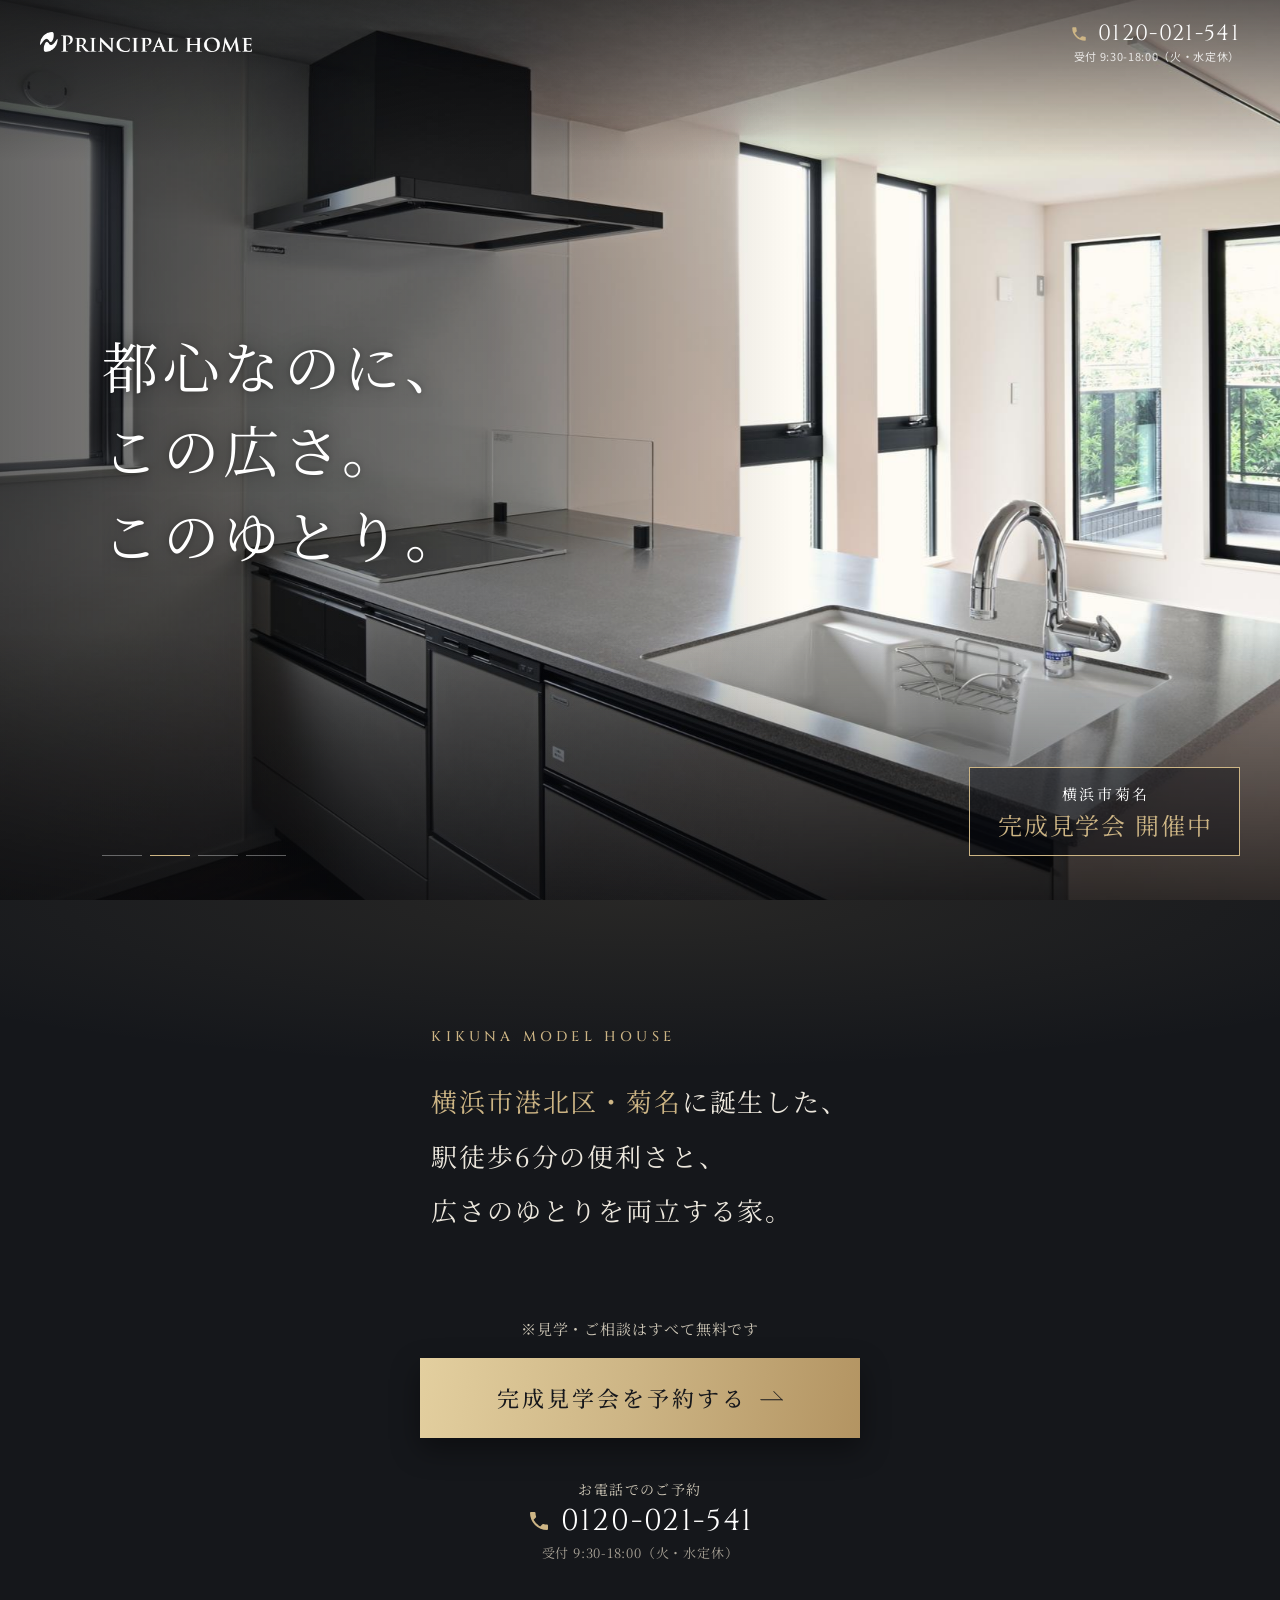
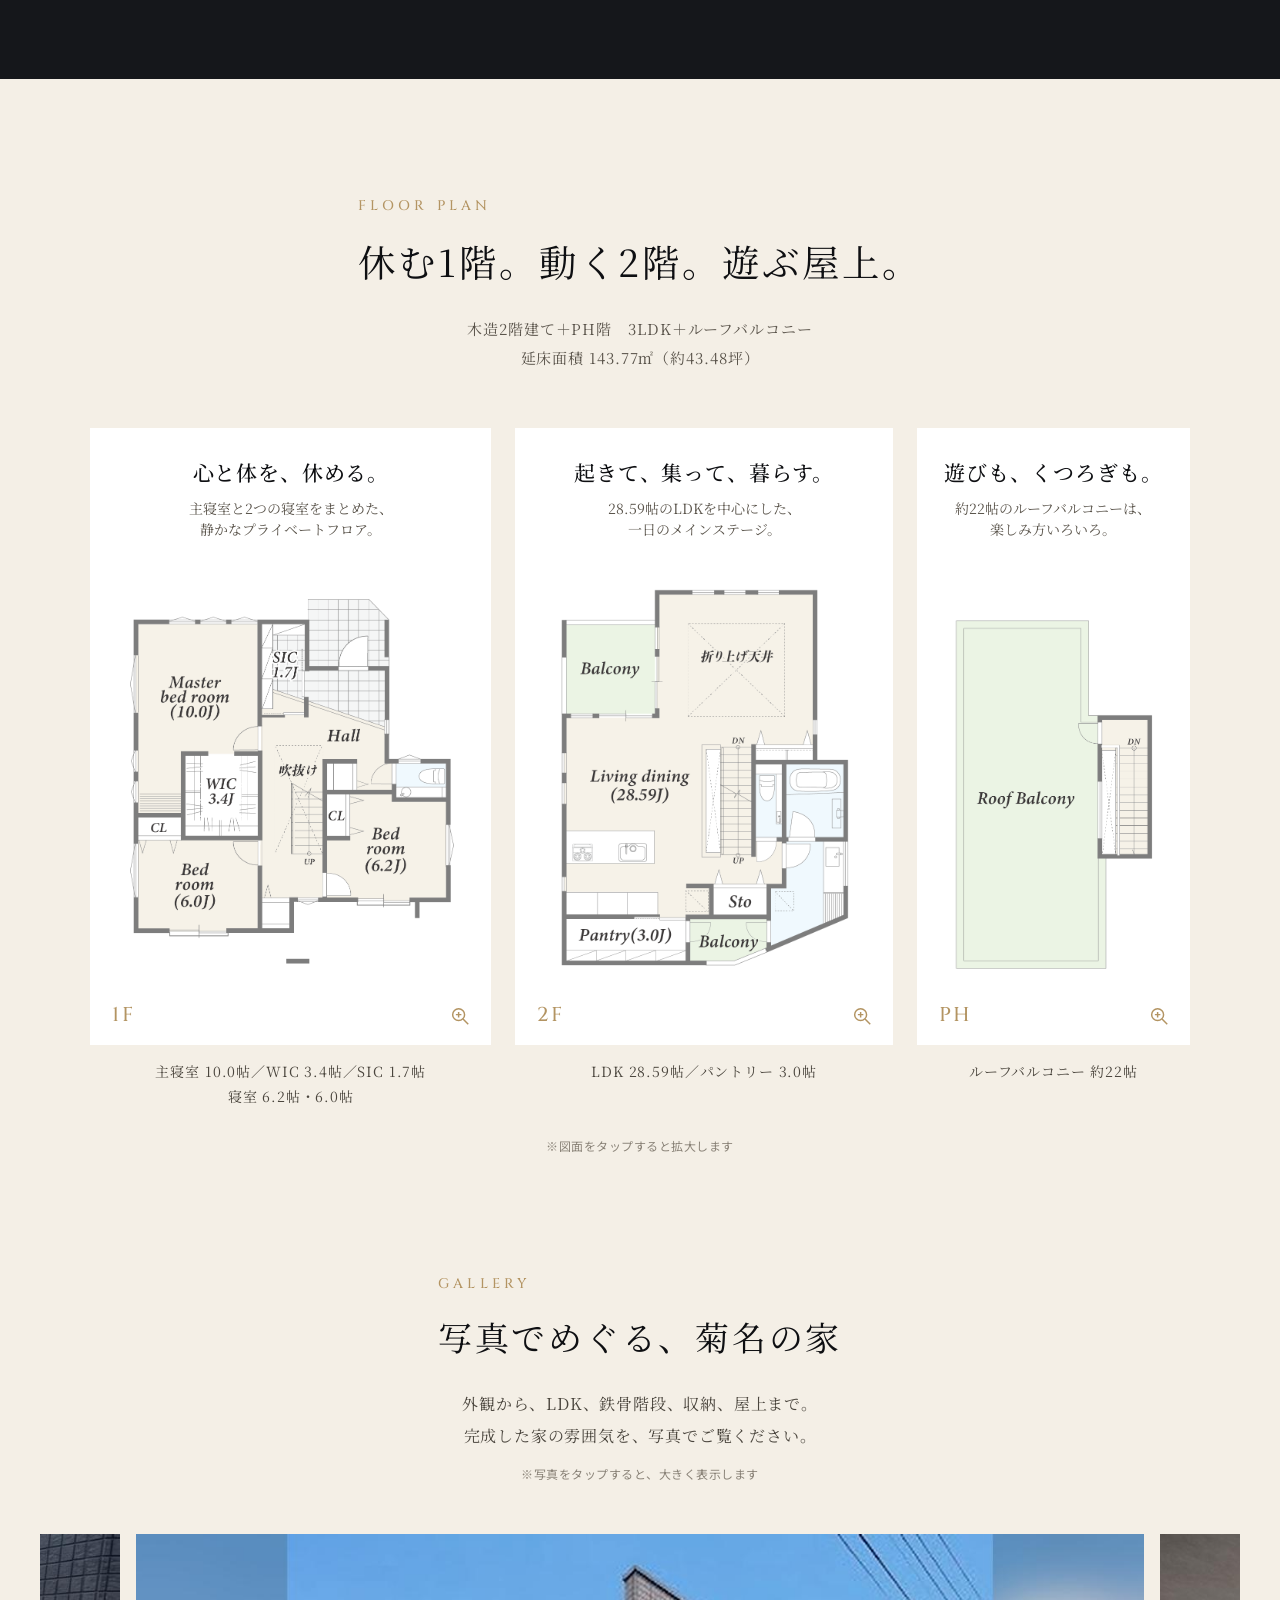
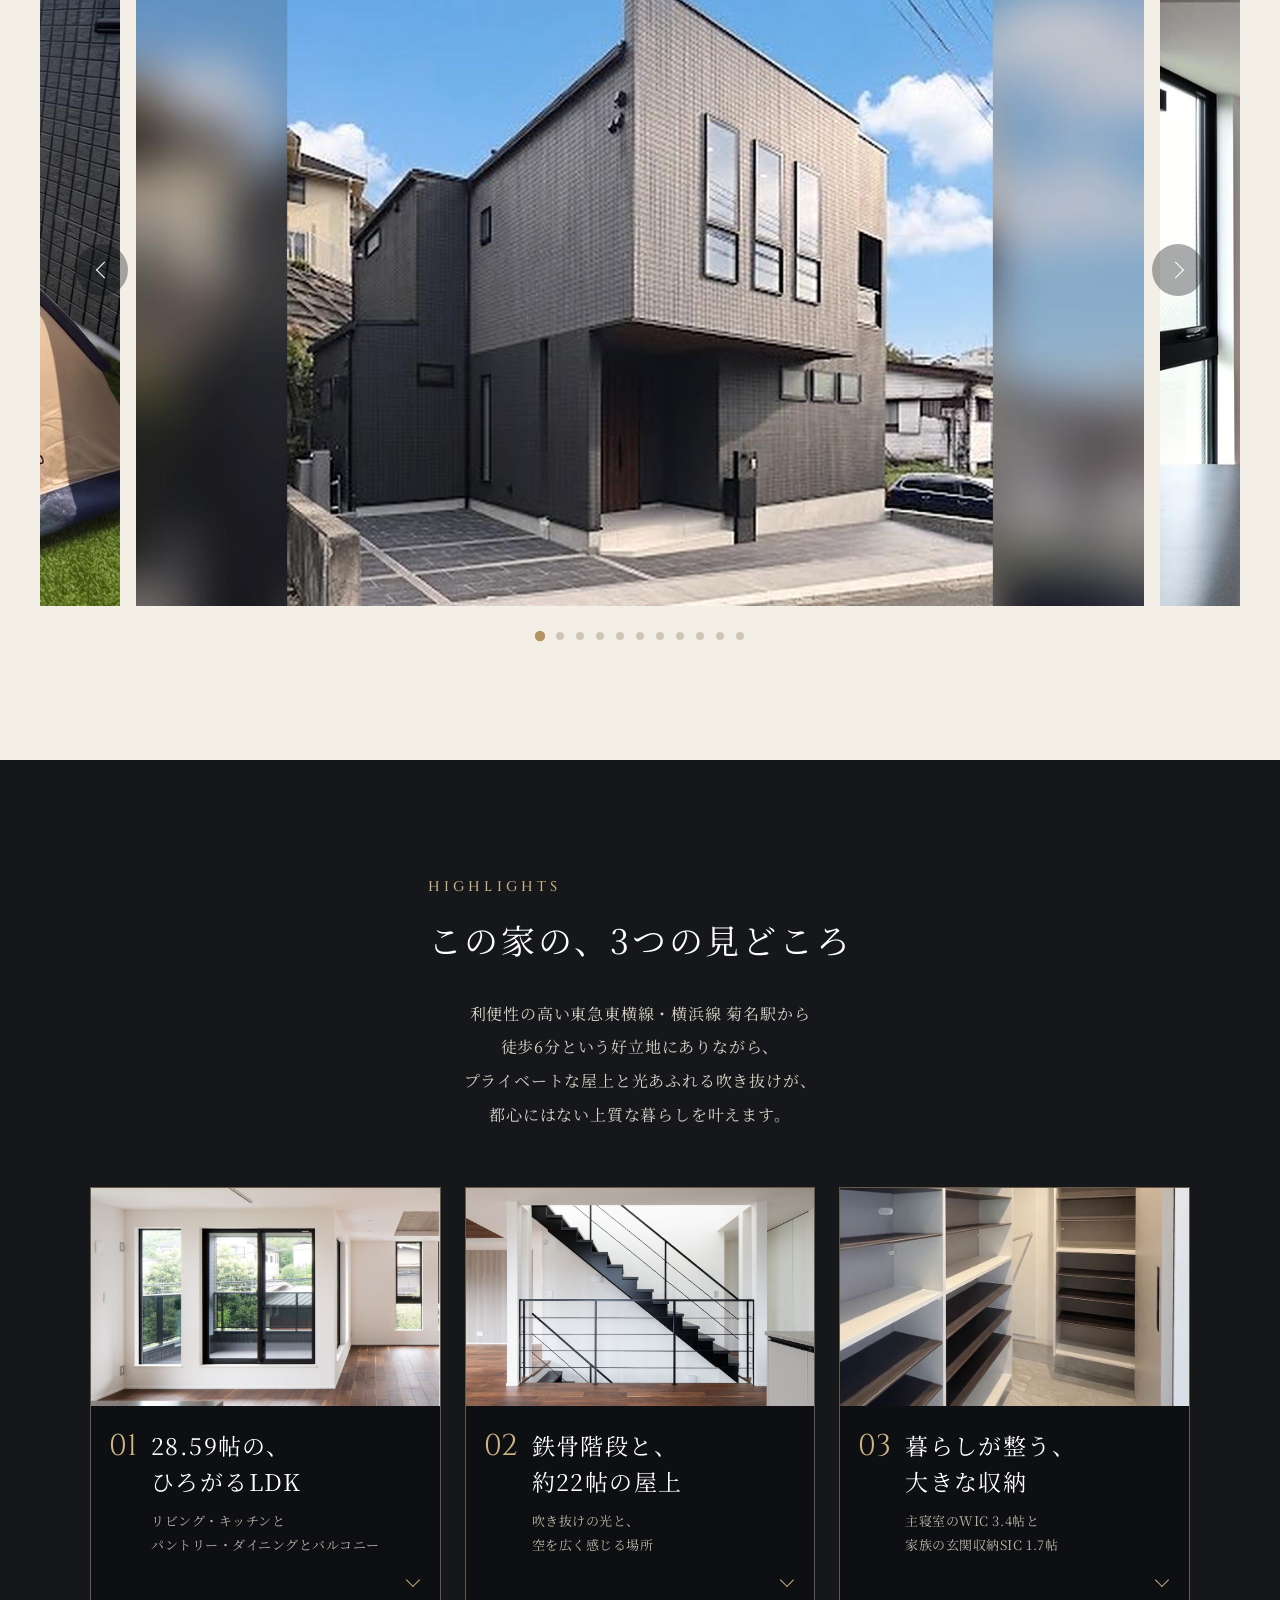
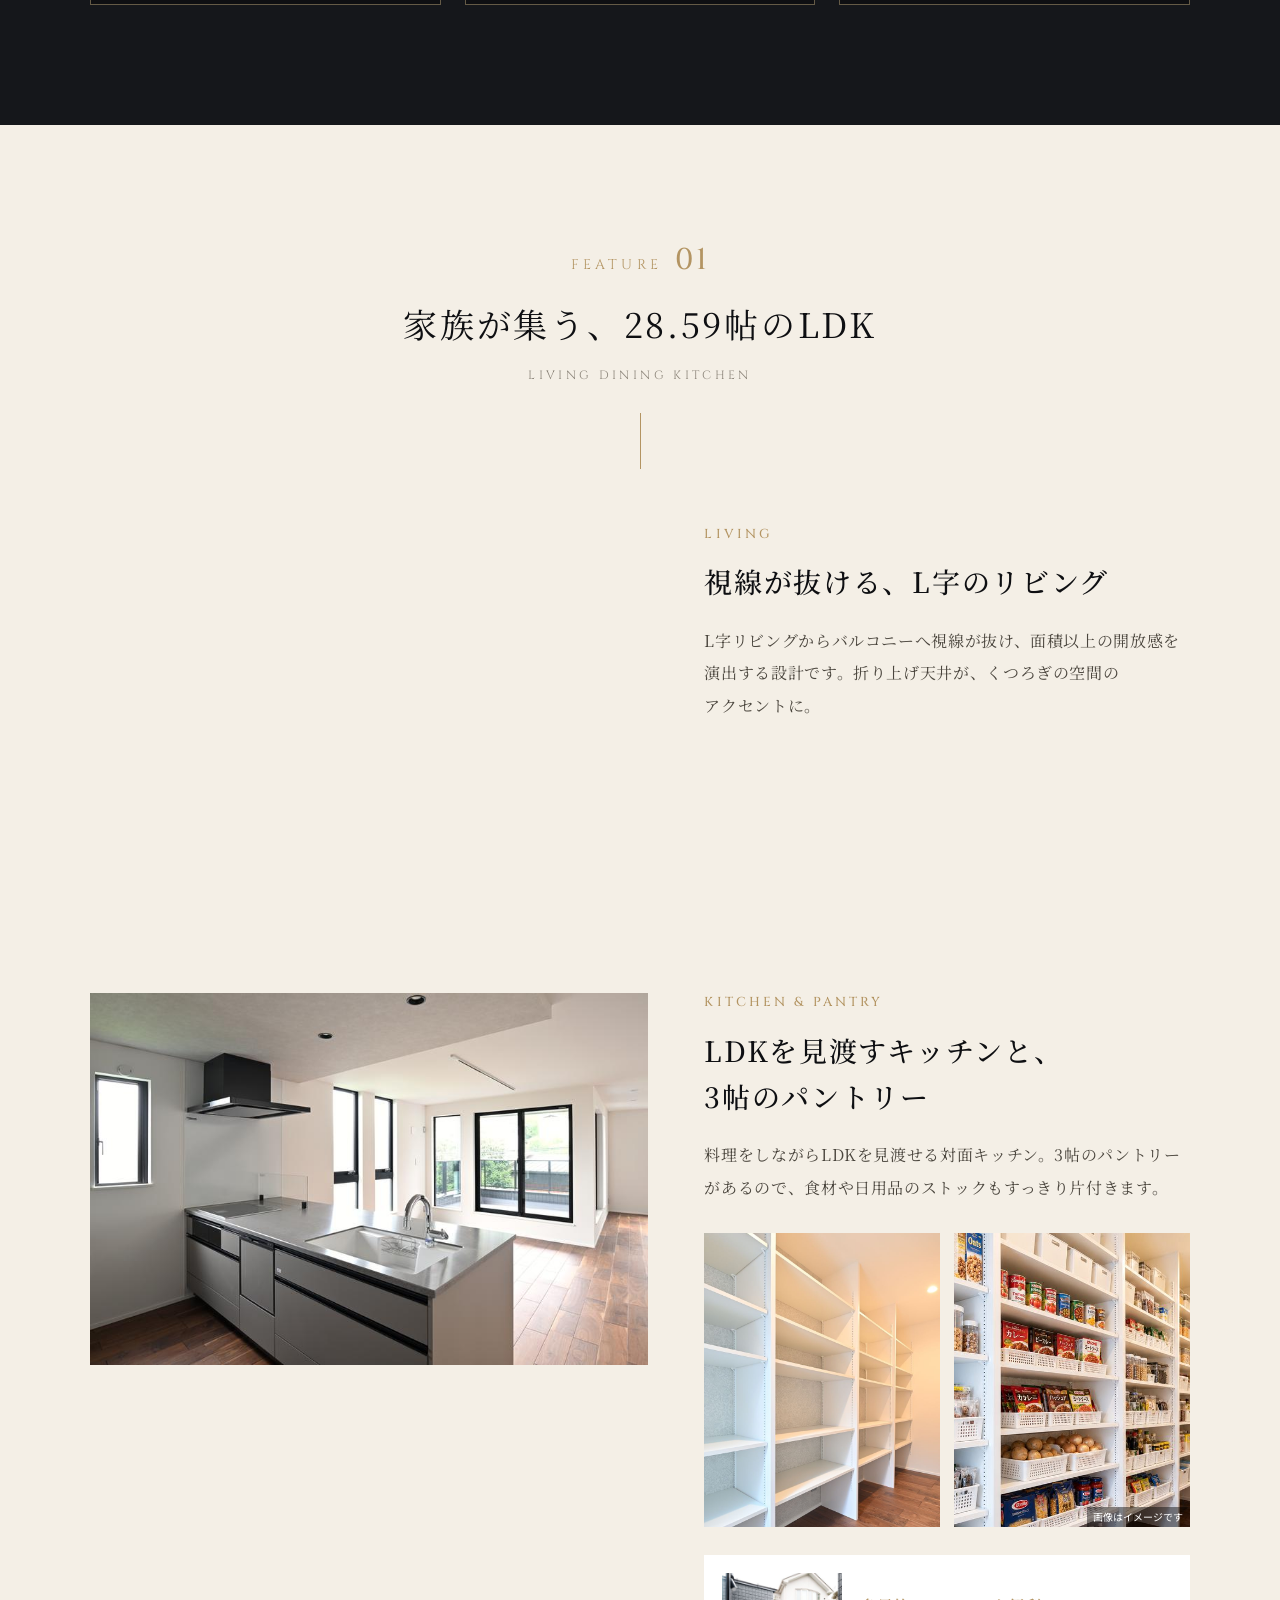
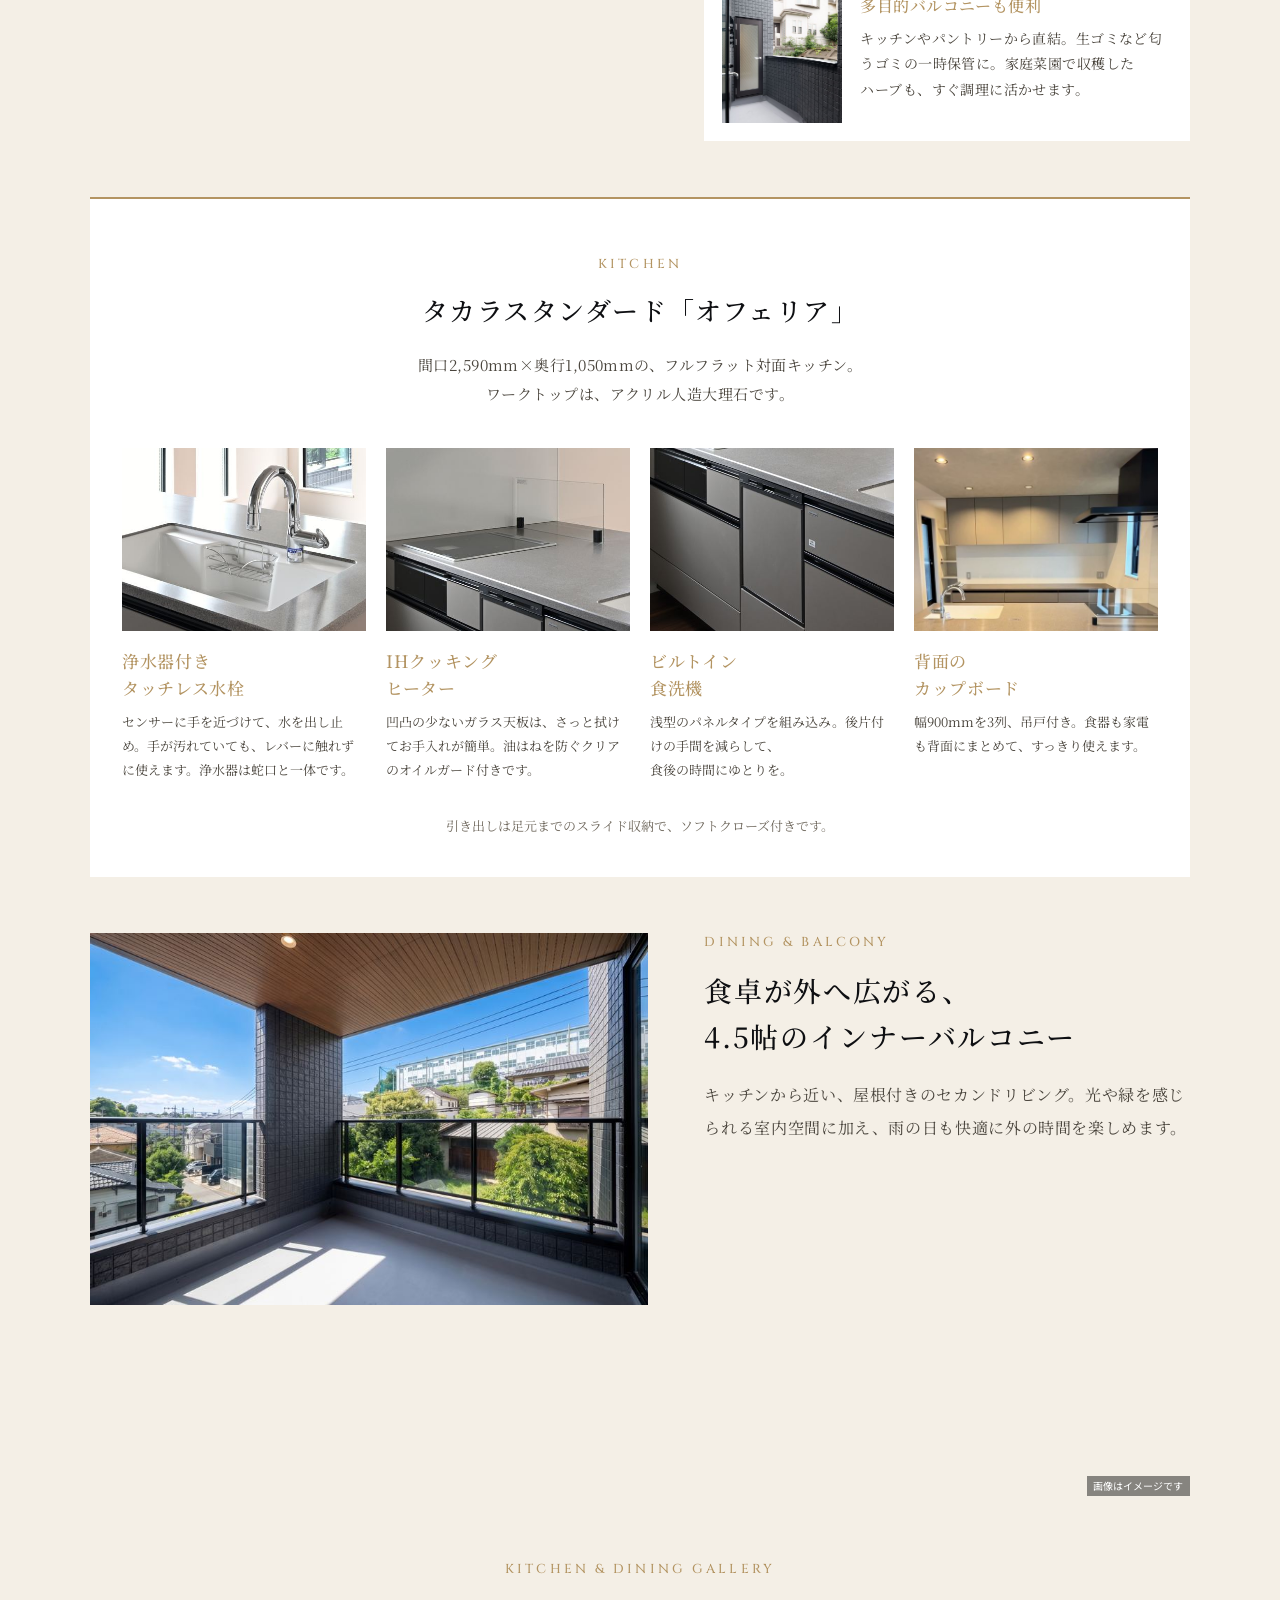
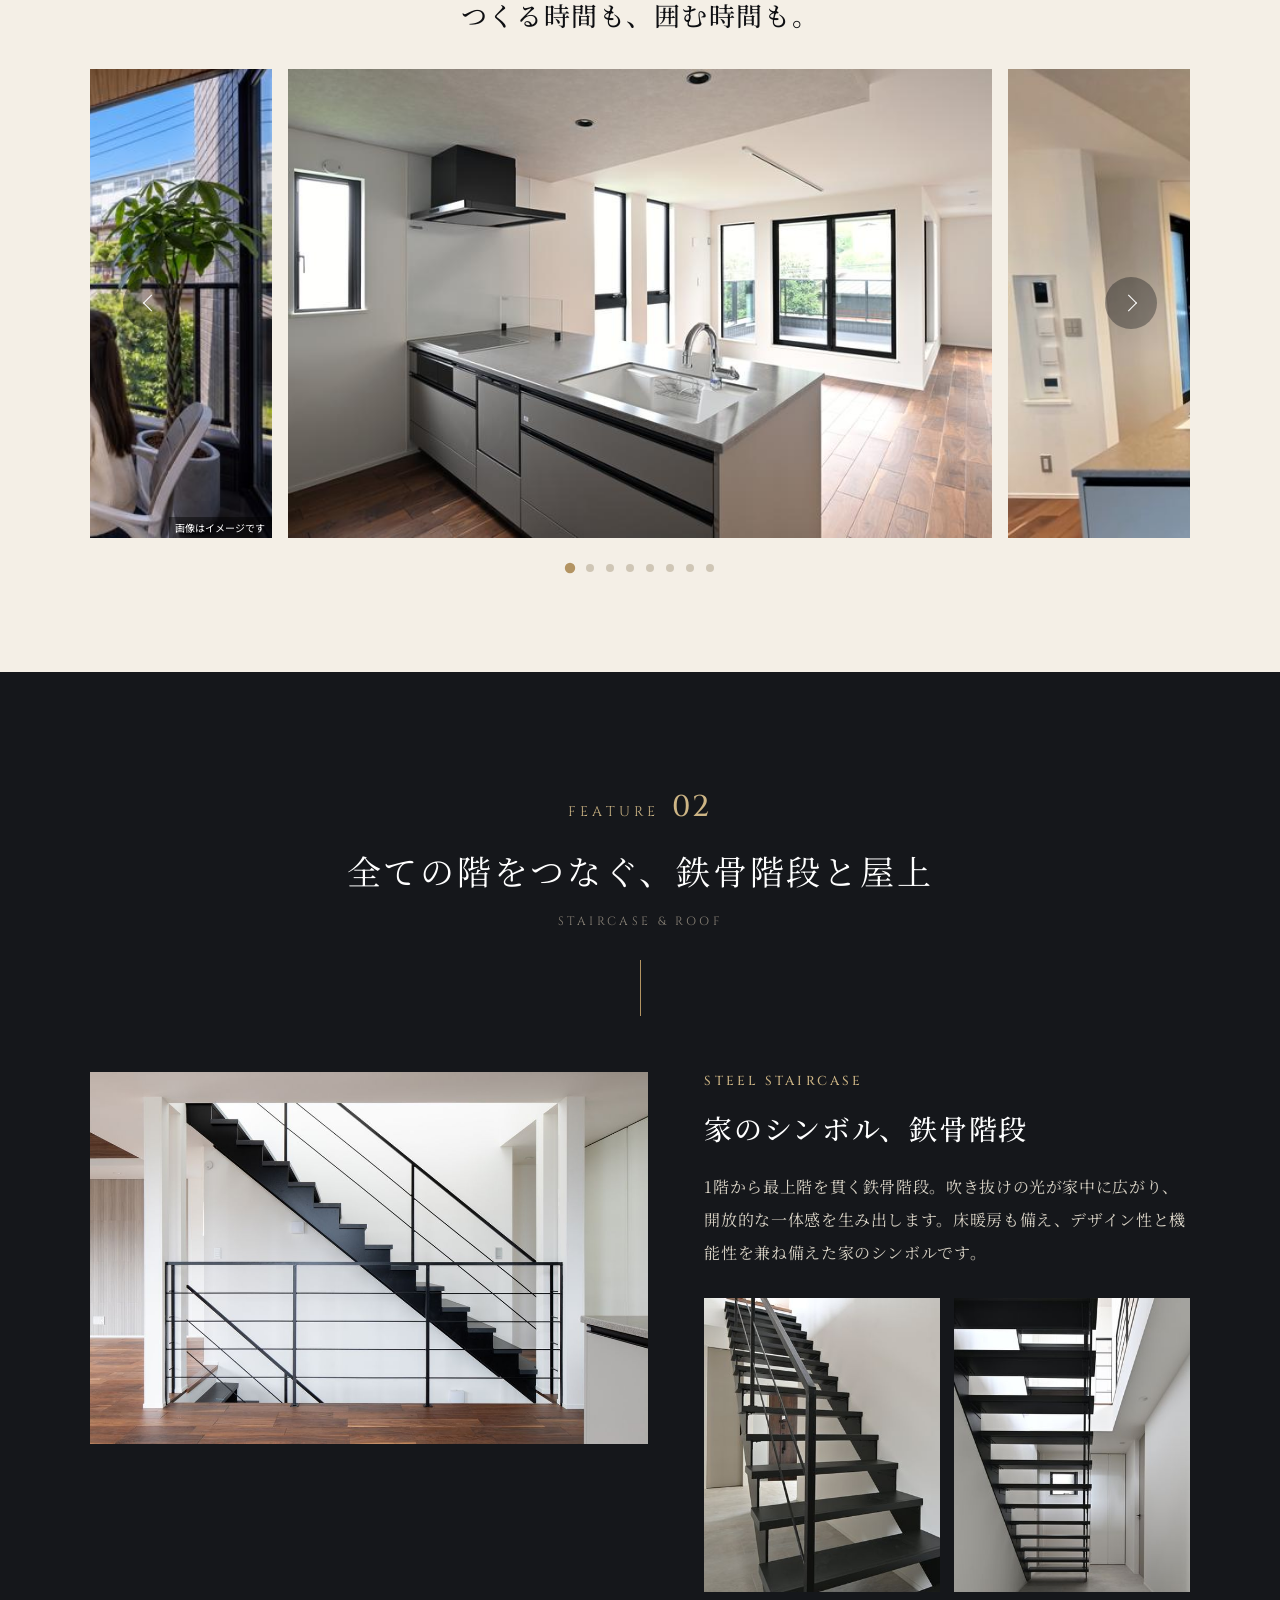
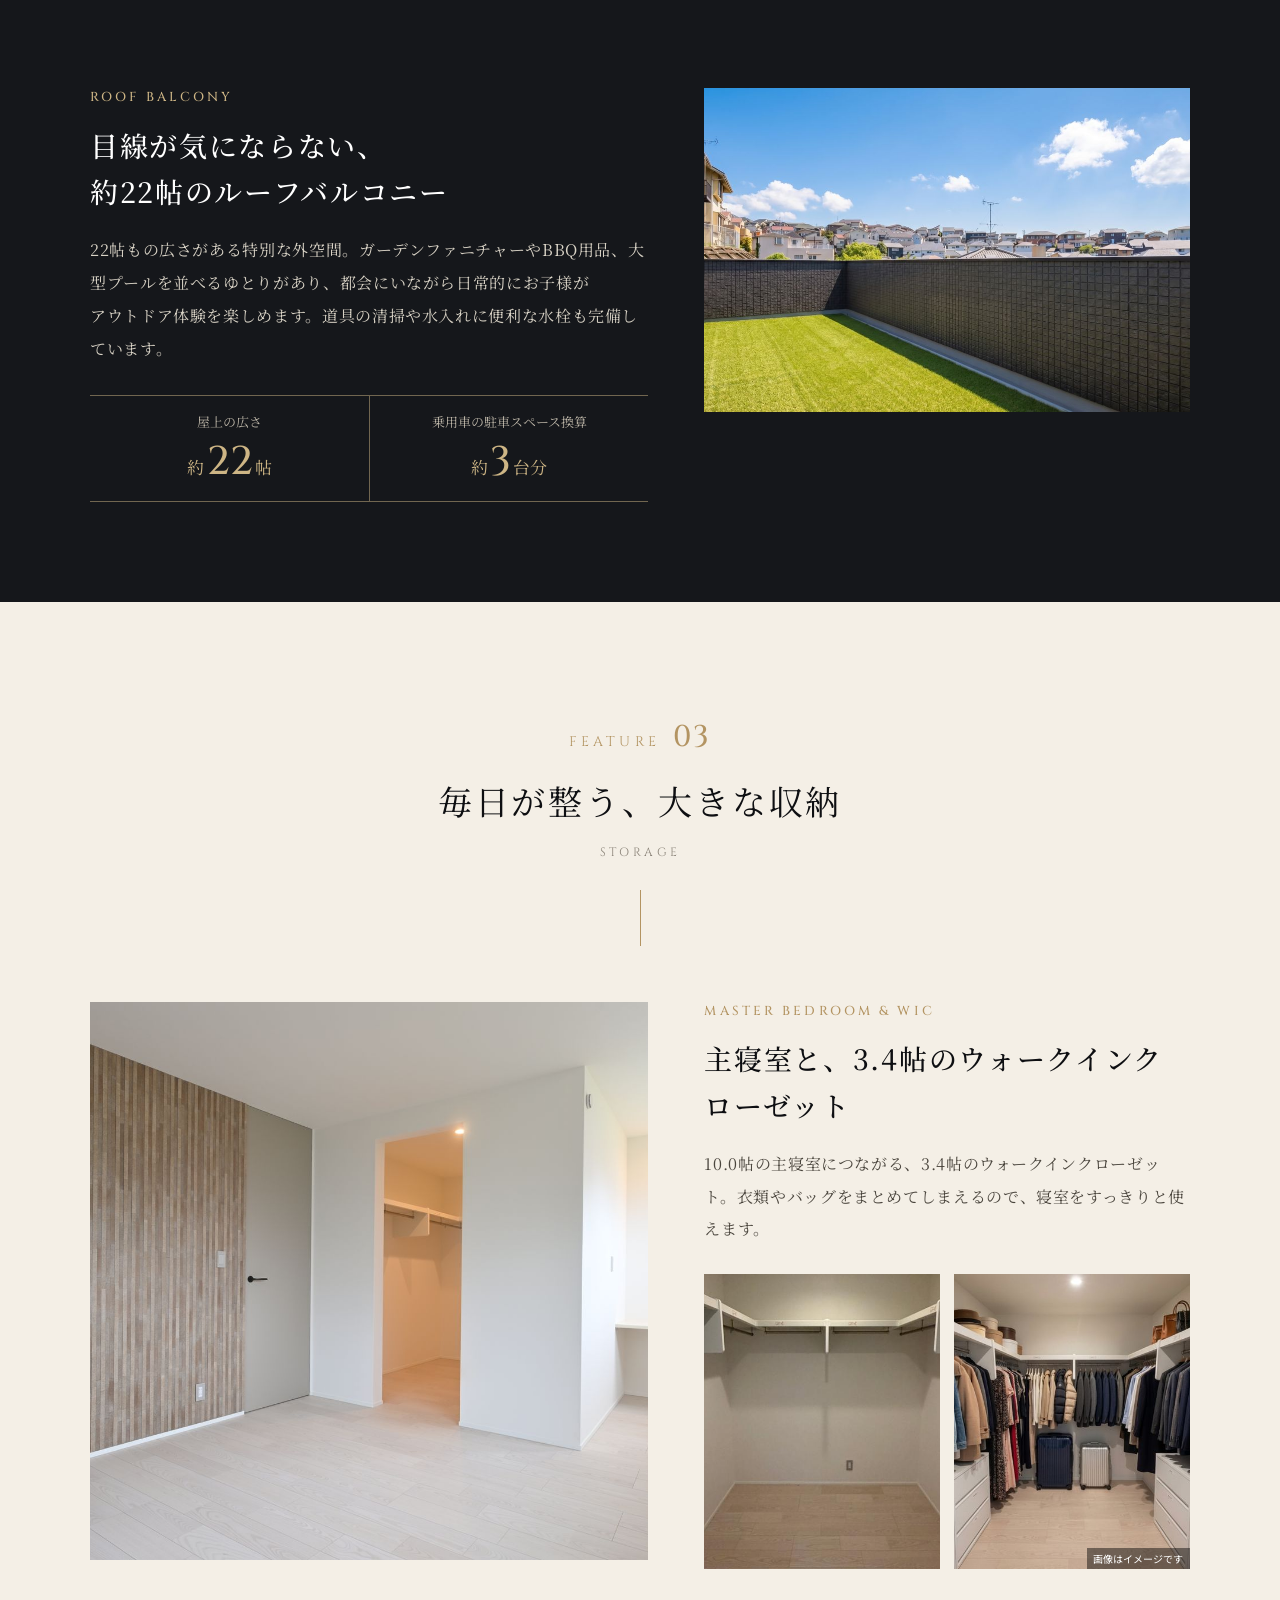
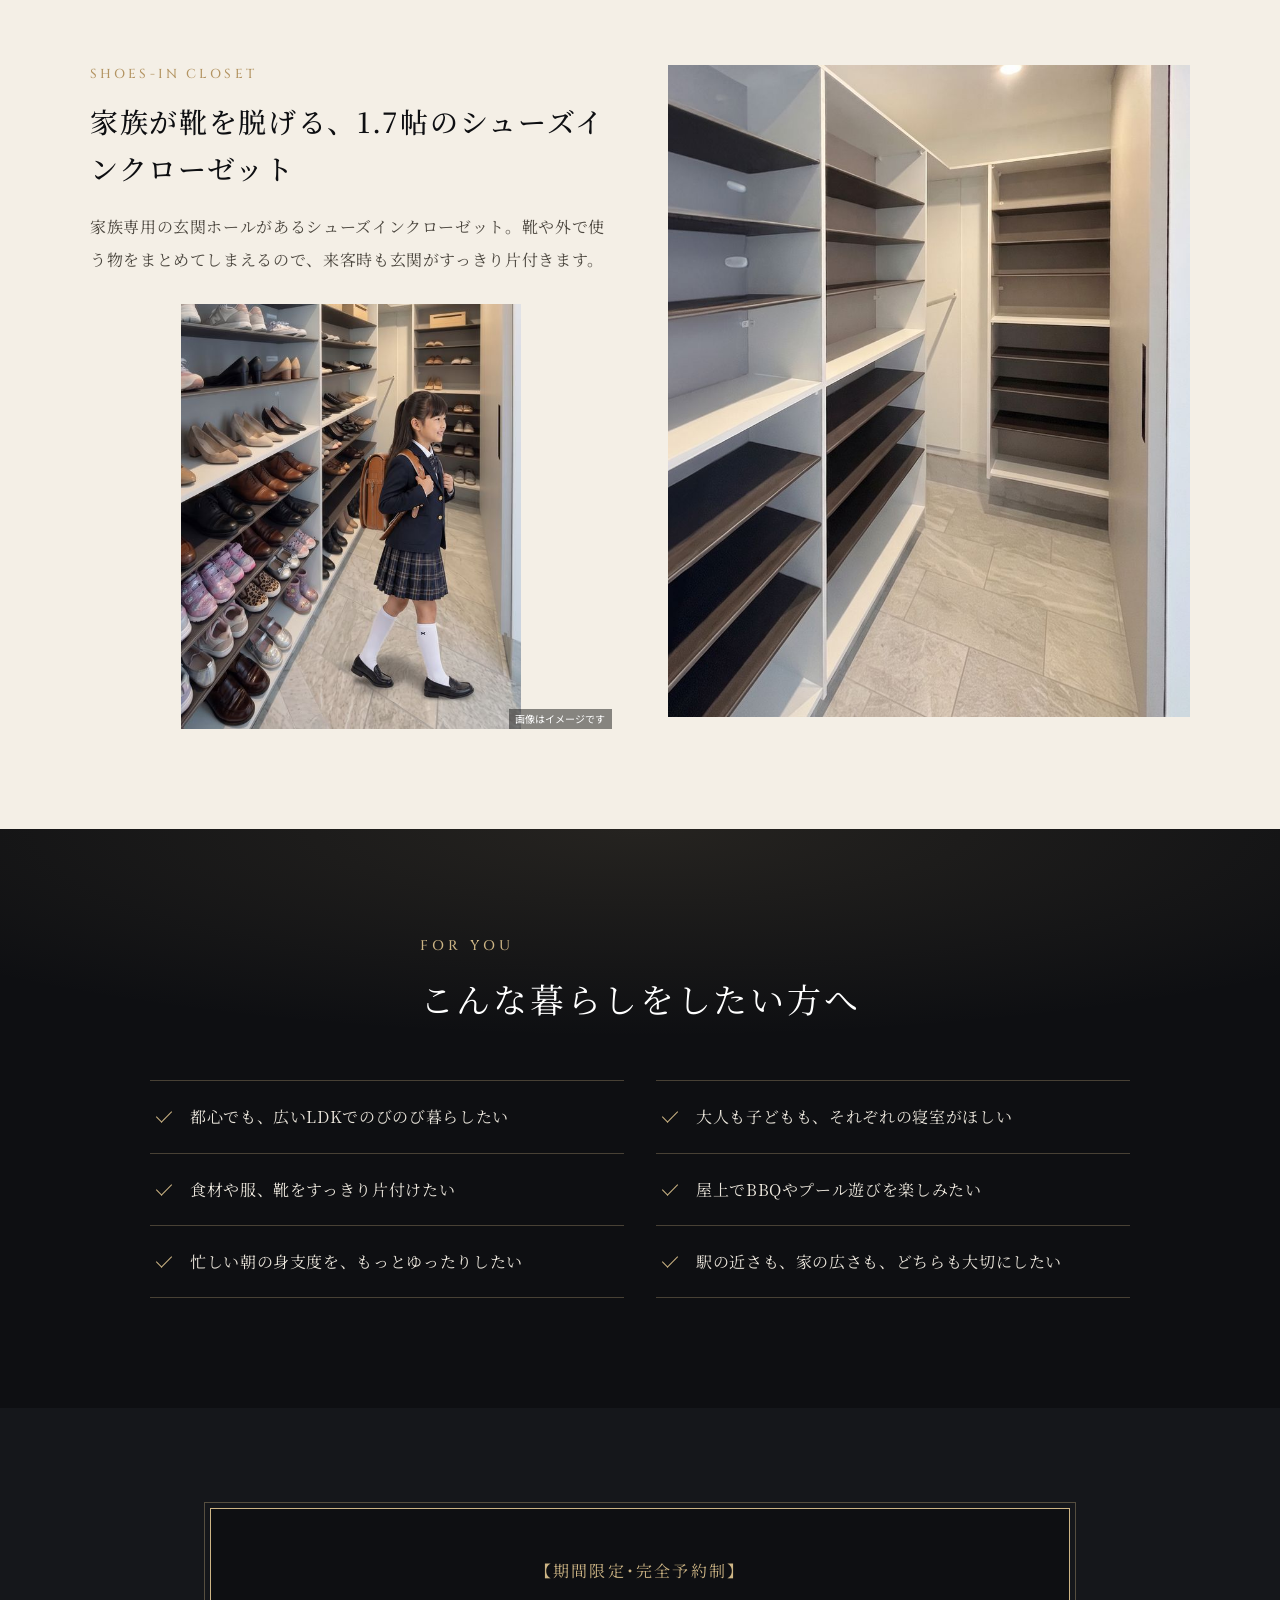
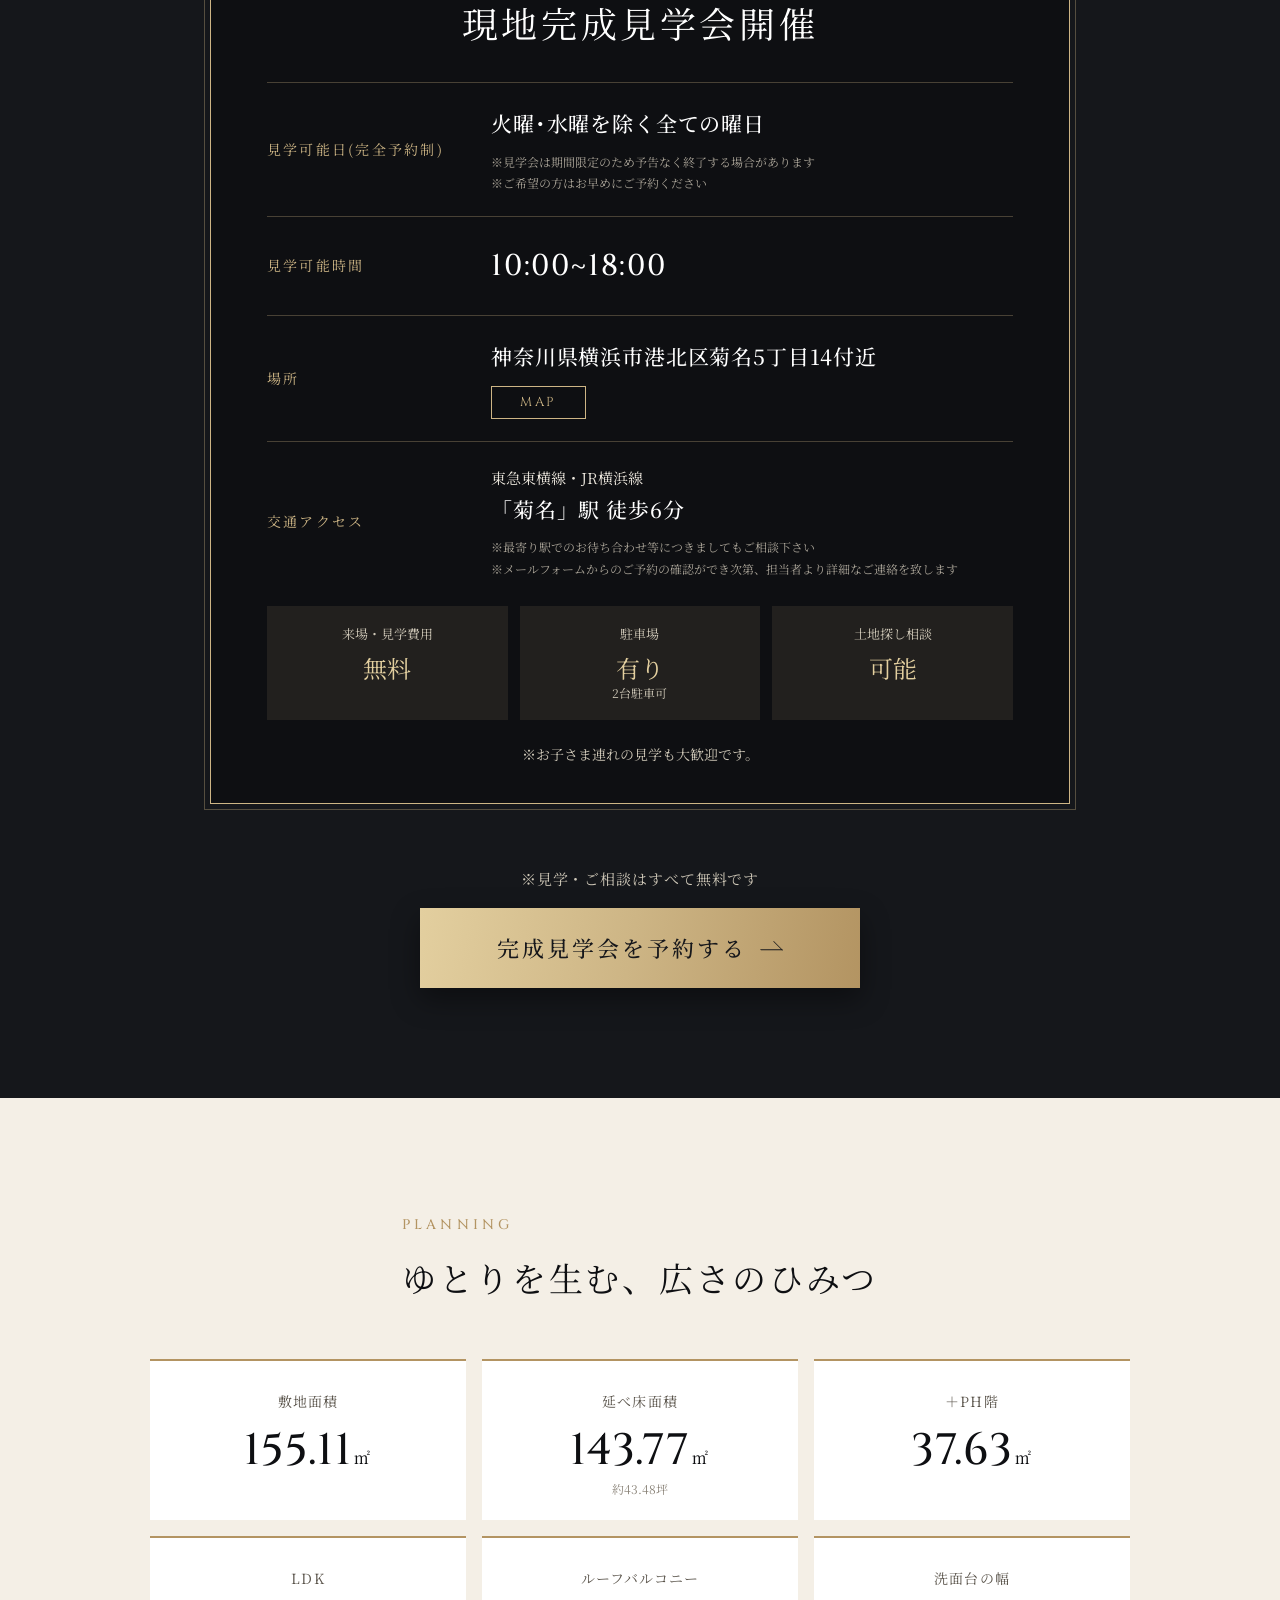
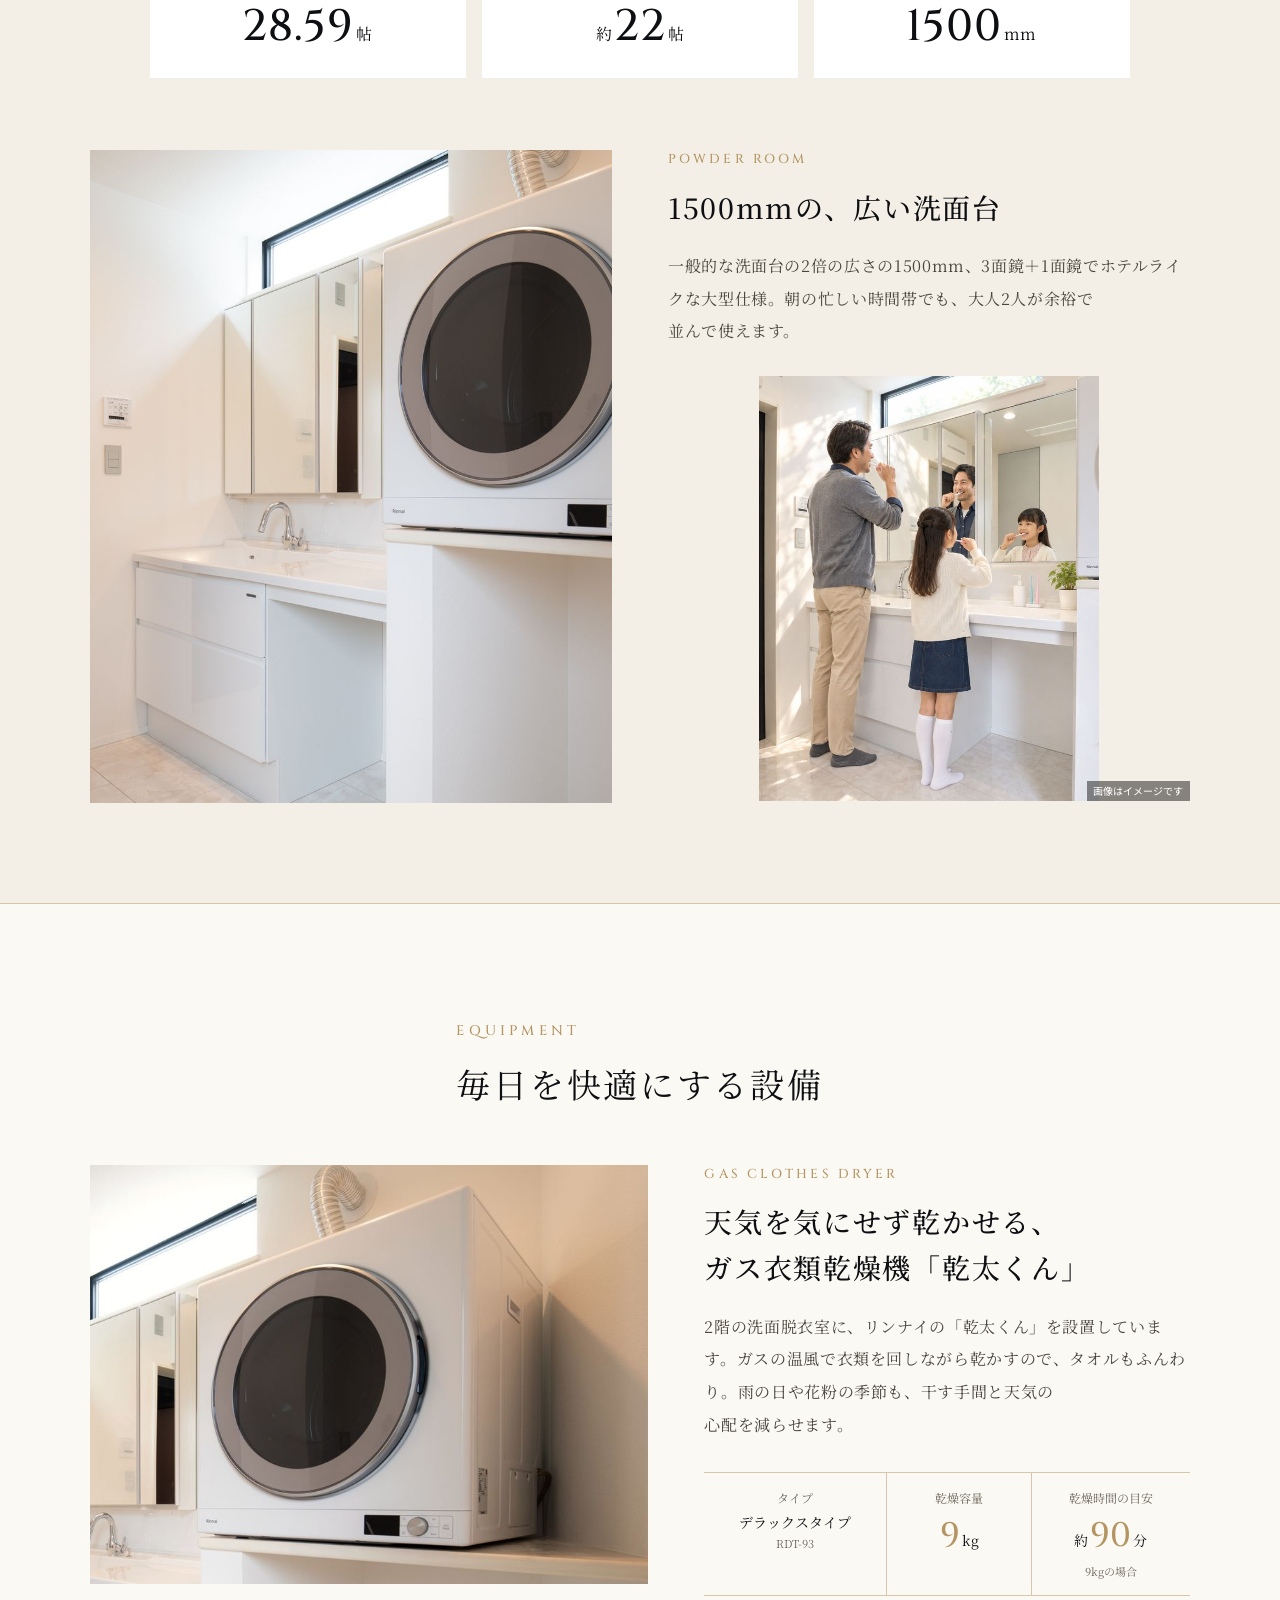
==== kikuna-2/index.html @ 29b56fc5 "キッチン＆ダイニングのギャラリー：ダイニングのイメージ写真を画像4のものに差し替え（以前の画像は削除） Co-Authored-By: Claude Sonnet 5.5 <noreply@anthr" ====
<!DOCTYPE html>
<html lang="ja">
<head>
<meta charset="UTF-8">
<meta name="viewport" content="width=device-width, initial-scale=1, viewport-fit=cover">
<!-- ★作成中（ラグジュアリー版）：公開するまでは検索に出さない・予約フォームは送信しない -->
<meta name="robots" content="noindex, nofollow">
<title>菊名 完成見学会｜都心なのに、この広さ。このゆとり。｜プリンシパルホーム</title>
<meta name="description" content="横浜市港北区菊名（菊名駅徒歩6分）で完成見学会を開催中。28.59帖のLDK、3帖のパントリー、吹き抜けに映える鉄骨階段のある家。完全予約制・見学無料。">
<meta name="format-detection" content="telephone=no">
<meta name="theme-color" content="#0e0f12">

<link rel="preconnect" href="https://fonts.googleapis.com">
<link rel="preconnect" href="https://fonts.gstatic.com" crossorigin>
<link href="https://fonts.googleapis.com/css2?family=Cinzel:wght@400;500&family=Noto+Sans+JP:wght@400;500;700&family=Noto+Serif+JP:wght@300;400;500&display=swap" rel="stylesheet">

<!-- 1枚目の写真は先に読み込む -->
<link rel="preload" as="image" fetchpriority="high"
      href="img/fv/fv_living_1400.jpg"
      imagesrcset="img/fv/fv_living_1400.jpg 1400w, img/fv/fv_living_2400.jpg 2400w" imagesizes="170vw">

<link rel="stylesheet" href="css/style.css?v=20261126g">
<link rel="stylesheet" href="css/lower.css?v=20261126g">
<link rel="stylesheet" href="css/form.css">
<script>window.LP_PREVIEW = true;</script>
</head>
<body>
<!--
  菊名 完成見学会LP（ラグジュアリー版）
  ・動画広告（菊名動画広告_ラグジュアリー）と同じ雰囲気：濃い色の背景・金色（#cdb585）・明朝体
  ・構成は美しが丘LPの上部を踏襲（FV → 短いコピー → 予約ボタン → 間取り → ギャラリー → 見所 → 特長 → 見学会情報 …）
  ・6以降：見どころ → 特長（LDK／鉄骨階段と屋上／収納）→ こんな暮らし → 見学会情報 → 広さのひみつ → 体験 → 一日の過ごし方 → 予約 → 詳細 → 流れ → FAQ → 会社概要 → 締め
-->

<header class="hd">
  <p class="hd__logo">
    <a href="https://pr-h.net/" target="_blank" rel="noopener"><img src="img/logo_white.png" alt="PRINCIPAL HOME（プリンシパルホーム）" width="720" height="68"></a>
  </p>
  <a class="hd__tel" href="tel:0120021541" aria-label="電話をかける 0120-021-541">
    <svg class="hd__tel-icon" viewBox="0 0 24 24" aria-hidden="true"><path d="M6.6 10.8a15.1 15.1 0 0 0 6.6 6.6l2.2-2.2a1 1 0 0 1 1-.25 11.4 11.4 0 0 0 3.6.57 1 1 0 0 1 1 1V20a1 1 0 0 1-1 1A17 17 0 0 1 3 4a1 1 0 0 1 1-1h3.5a1 1 0 0 1 1 1c0 1.25.2 2.45.57 3.57a1 1 0 0 1-.25 1z"/></svg>
    <span class="hd__tel-num">0120-021-541</span>
    <span class="hd__tel-time">受付 9:30-18:00（火・水定休）</span>
  </a>
</header>

<main>

  <!-- =========================================================
       1. ファーストビュー：リビング → キッチン → 鉄骨階段 → パントリー（6秒ごとに切り替わる）
       ========================================================= -->
  <section class="fv" id="top">
    <!-- 写真は js/main.js が切り替える（最初の1枚は最初から表示）。動きは data- で指定：
         data-over（PCは data-over-pc）＝写真を画面の幅の何倍以上の大きさで見せるか／data-fx→data-tx＝横の動き（0＝左端 1＝右端）／data-fy→data-ty＝縦の動き（0＝上 1＝下）／data-s0→data-s1＝ズーム（画面の中心を軸に拡大） -->
    <div class="fv__slides">
      <figure class="fv__slide is-on" data-over="1" data-fx=".36" data-tx=".36" data-fy=".42" data-ty=".42" data-s0="1" data-s1="1.14">
        <img src="img/fv/fv_living_1400.jpg" srcset="img/fv/fv_living_1400.jpg 1400w, img/fv/fv_living_2400.jpg 2400w" sizes="170vw" width="2400" height="1600" alt="LDKとバルコニーが見えるリビング" fetchpriority="high" decoding="async">
      </figure>
      <figure class="fv__slide" data-over="1.45" data-fx=".12" data-tx=".72" data-fy=".5" data-ty=".45">
        <img src="img/fv/fv_kitchen_1400.jpg" srcset="img/fv/fv_kitchen_1400.jpg 1400w, img/fv/fv_kitchen_2400.jpg 2400w" sizes="170vw" width="2400" height="1600" alt="LDKを見渡す対面キッチン" decoding="async">
      </figure>
      <figure class="fv__slide" data-over="1.45" data-fx=".8" data-tx=".22" data-fy=".5" data-ty=".5">
        <img src="img/fv/fv_stairs_1400.jpg" srcset="img/fv/fv_stairs_1400.jpg 1400w, img/fv/fv_stairs_2400.jpg 2400w" sizes="170vw" width="2400" height="1600" alt="吹き抜けに映える鉄骨階段（横から）" decoding="async">
      </figure>
      <figure class="fv__slide" data-over="1.9" data-over-pc="1.3" data-fx="0" data-tx="1" data-fy=".4" data-ty=".55">
        <picture>
          <source media="(min-width: 768px)" srcset="img/fv/fv_pantry_pc_1600.jpg 1600w, img/fv/fv_pantry_pc_2400.jpg 2400w" sizes="170vw">
          <img src="img/fv/fv_pantry_sp_1000.jpg" srcset="img/fv/fv_pantry_sp_1000.jpg 1000w, img/fv/fv_pantry_sp_1500.jpg 1500w, img/fv/fv_pantry_sp_2200.jpg 2200w" sizes="170vw" width="2752" height="4128" alt="3帖の大容量パントリー" decoding="async">
        </picture>
      </figure>
    </div>
    <div class="fv__shade" aria-hidden="true"></div>

    <div class="fv__copy">
      <div class="fv__copy-in">
        <h1 class="fv__title">
          <span class="fv__line" style="--d:.5s">都心なのに、</span>
          <span class="fv__line" style="--d:1.2s">この広さ。</span>
          <span class="fv__line" style="--d:1.9s">このゆとり。</span>
        </h1>
      </div>
    </div>

    <div class="fv__foot">
      <div class="fv__bars" aria-hidden="true">
        <span class="fv__bar"></span><span class="fv__bar"></span><span class="fv__bar"></span><span class="fv__bar"></span>
      </div>
      <p class="fv__badge"><span class="fv__badge-place">横浜市菊名</span><span class="fv__badge-main">完成見学会 開催中</span></p>
    </div>
  </section>

  <!-- =========================================================
       2. 短いコピー
       ========================================================= -->
  <section class="intro">
    <div class="intro__in">
      <p class="intro__en" lang="en">KIKUNA MODEL HOUSE</p>
      <p class="intro__text">
        <span class="intro__gold">横浜市港北区・菊名</span>に誕生した、<br>
        駅徒歩6分の便利さと、<br>
        広さのゆとりを両立する家。
      </p>
    </div>
  </section>

  <!-- =========================================================
       3. 予約ボタン
       ========================================================= -->
  <section class="cta" aria-label="完成見学会のご予約">
    <p class="cta__note">※見学・ご相談はすべて無料です</p>
    <a class="cta__btn" href="#form"><span class="cta__btn-label">完成見学会を予約する</span></a>
    <a class="cta__tel" href="tel:0120021541">
      <span class="cta__tel-label">お電話でのご予約</span>
      <span class="cta__tel-num"><svg viewBox="0 0 24 24" aria-hidden="true"><path d="M6.6 10.8a15.1 15.1 0 0 0 6.6 6.6l2.2-2.2a1 1 0 0 1 1-.25 11.4 11.4 0 0 0 3.6.57 1 1 0 0 1 1 1V20a1 1 0 0 1-1 1A17 17 0 0 1 3 4a1 1 0 0 1 1-1h3.5a1 1 0 0 1 1 1c0 1.25.2 2.45.57 3.57a1 1 0 0 1-.25 1z"/></svg>0120-021-541</span>
      <span class="cta__tel-time">受付 9:30-18:00（火・水定休）</span>
    </a>
  </section>

  <!-- =========================================================
       4. 間取り（3枚とも同じ縮尺。タップで拡大）
       ========================================================= -->
  <section class="plan" id="plan">
    <div class="sec-head">
      <p class="sec-head__en" lang="en">FLOOR PLAN</p>
      <h2 class="sec-head__jp plan__title"><span>休む1階。</span><span>動く2階。</span><span>遊ぶ屋上。</span></h2>
    </div>
    <p class="plan__spec">木造2階建て＋PH階　3LDK＋ルーフバルコニー<br>延床面積 143.77㎡（約43.48坪）</p>
    <ul class="plan__list">
      <li class="plan__item" style="--w:917">
        <div class="plan__card">
          <span class="plan__floor" lang="en">1F</span>
          <h3 class="plan__lead">心と体を、休める。</h3>
          <p class="plan__text"><span>主寝室と2つの寝室を</span><span>まとめた、</span><br><span>静かな</span><span>プライベートフロア。</span></p>
          <button class="plan__zoom" type="button" data-zoom="img/plan/plan_1f.png?v=2" data-zoom-w="917" data-zoom-h="1092" aria-label="1階の間取り図を拡大">
            <img src="img/plan/plan_1f.png?v=2" width="917" height="1092" alt="1階の間取り図（主寝室10.0帖、寝室6.2帖・6.0帖、WIC3.4帖、SIC1.7帖、吹抜け）" loading="lazy" decoding="async">
          </button>
        </div>
        <p class="plan__note">主寝室 10.0帖／WIC 3.4帖／SIC 1.7帖<br>寝室 6.2帖・6.0帖</p>
      </li>
      <li class="plan__item" style="--w:856">
        <div class="plan__card">
          <span class="plan__floor" lang="en">2F</span>
          <h3 class="plan__lead">起きて、集って、暮らす。</h3>
          <p class="plan__text"><span>28.59帖のLDKを</span><span>中心にした、</span><br><span>一日の</span><span>メインステージ。</span></p>
          <button class="plan__zoom" type="button" data-zoom="img/plan/plan_2f.png?v=2" data-zoom-w="856" data-zoom-h="1092" aria-label="2階の間取り図を拡大">
            <img src="img/plan/plan_2f.png?v=2" width="856" height="1092" alt="2階の間取り図（リビングダイニング28.59帖、パントリー3.0帖、バルコニー2か所）" loading="lazy" decoding="async">
          </button>
        </div>
        <p class="plan__note">LDK 28.59帖／パントリー 3.0帖</p>
      </li>
      <li class="plan__item" style="--w:584">
        <div class="plan__card">
          <span class="plan__floor" lang="en">PH</span>
          <h3 class="plan__lead">遊びも、くつろぎも。</h3>
          <p class="plan__text"><span>約22帖の</span><span>ルーフバルコニーは、</span><br><span>楽しみ方いろいろ。</span></p>
          <button class="plan__zoom" type="button" data-zoom="img/plan/plan_ph.png?v=2" data-zoom-w="584" data-zoom-h="1011" aria-label="屋上（PH階）の間取り図を拡大">
            <img src="img/plan/plan_ph.png?v=2" width="584" height="1011" alt="屋上（PH階）の間取り図（ルーフバルコニー）" loading="lazy" decoding="async">
          </button>
        </div>
        <p class="plan__note">ルーフバルコニー 約22帖</p>
      </li>
    </ul>
    <p class="plan__hint">※図面をタップすると拡大します</p>
  </section>

  <!-- =========================================================
       5. ギャラリー（自動で横に流れる。指でも動かせる・左右の矢印・点）
       ========================================================= -->
  <section class="gal" id="gallery">
    <div class="sec-head">
      <p class="sec-head__en" lang="en">GALLERY</p>
      <h2 class="sec-head__jp">写真でめぐる、菊名の家</h2>
    </div>
    <p class="gal__lead">外観から、LDK、鉄骨階段、収納、屋上まで。<br>完成した家の雰囲気を、写真でご覧ください。<br><span class="gal__lead-sub">※写真をタップすると、大きく表示します</span></p>
    <div class="gal__slider" data-gallery>
      <div class="gal__track">
          <figure class="gal__slide" data-i="0" data-en="EXTERIOR" data-jp="外観" data-note="" tabindex="0" role="button" aria-label="外観の写真を拡大">
            <img src="img/gallery/g_01_800.jpg?v=2" srcset="img/gallery/g_01_800.jpg?v=2 800w, img/gallery/g_01_1200.jpg?v=2 1200w, img/gallery/g_01_1600.jpg?v=2 1600w" sizes="(min-width: 1200px) 1008px, 84vw" width="1600" height="1067" alt="外観" loading="lazy" decoding="async"></figure>
          <figure class="gal__slide" data-i="1" data-en="LIVING &amp; DINING" data-jp="キッチンから見たLDK" data-note="" tabindex="0" role="button" aria-label="キッチンから見たLDKの写真を拡大">
            <img src="img/gallery/g_02_800.jpg" srcset="img/gallery/g_02_800.jpg 800w, img/gallery/g_02_1200.jpg 1200w, img/gallery/g_02_1600.jpg 1600w" sizes="(min-width: 1200px) 1008px, 84vw" width="1600" height="1067" alt="キッチンから見たLDK" loading="lazy" decoding="async"></figure>
          <figure class="gal__slide" data-i="2" data-en="LIVING &amp; STAIRCASE" data-jp="LDKと鉄骨階段" data-note="" tabindex="0" role="button" aria-label="LDKと鉄骨階段の写真を拡大">
            <img src="img/gallery/g_03_800.jpg" srcset="img/gallery/g_03_800.jpg 800w, img/gallery/g_03_1200.jpg 1200w, img/gallery/g_03_1600.jpg 1600w" sizes="(min-width: 1200px) 1008px, 84vw" width="1600" height="1067" alt="LDKと吹き抜けの鉄骨階段" loading="lazy" decoding="async"></figure>
          <figure class="gal__slide" data-i="3" data-en="KITCHEN" data-jp="キッチン" data-note="" tabindex="0" role="button" aria-label="キッチンの写真を拡大">
            <img src="img/gallery/g_04_800.jpg" srcset="img/gallery/g_04_800.jpg 800w, img/gallery/g_04_1200.jpg 1200w, img/gallery/g_04_1600.jpg 1600w" sizes="(min-width: 1200px) 1008px, 84vw" width="1600" height="1067" alt="対面キッチン" loading="lazy" decoding="async"></figure>
          <figure class="gal__slide" data-i="4" data-en="STAIRCASE" data-jp="吹き抜けの鉄骨階段" data-note="" tabindex="0" role="button" aria-label="吹き抜けの鉄骨階段の写真を拡大">
            <img src="img/gallery/g_05_800.jpg" srcset="img/gallery/g_05_800.jpg 800w, img/gallery/g_05_1200.jpg 1200w, img/gallery/g_05_1600.jpg 1600w" sizes="(min-width: 1200px) 1008px, 84vw" width="1600" height="1067" alt="吹き抜けの鉄骨階段" loading="lazy" decoding="async"></figure>
          <figure class="gal__slide" data-i="5" data-en="PANTRY" data-jp="3帖のパントリー" data-note="" tabindex="0" role="button" aria-label="3帖のパントリーの写真を拡大">
            <img src="img/gallery/g_06_800.jpg" srcset="img/gallery/g_06_800.jpg 800w, img/gallery/g_06_1200.jpg 1200w, img/gallery/g_06_1600.jpg 1600w" sizes="(min-width: 1200px) 1008px, 84vw" width="1600" height="1067" alt="3帖のパントリー" loading="lazy" decoding="async"></figure>
          <figure class="gal__slide" data-i="6" data-en="WASHROOM" data-jp="洗面室" data-note="" tabindex="0" role="button" aria-label="洗面室の写真を拡大">
            <img src="img/gallery/g_07_800.jpg" srcset="img/gallery/g_07_800.jpg 800w, img/gallery/g_07_1200.jpg 1200w, img/gallery/g_07_1600.jpg 1600w" sizes="(min-width: 1200px) 1008px, 84vw" width="1600" height="1067" alt="洗面室" loading="lazy" decoding="async"></figure>
          <figure class="gal__slide" data-i="7" data-en="MASTER BEDROOM" data-jp="主寝室" data-note="" tabindex="0" role="button" aria-label="主寝室の写真を拡大">
            <img src="img/gallery/g_08_800.jpg" srcset="img/gallery/g_08_800.jpg 800w, img/gallery/g_08_1200.jpg 1200w, img/gallery/g_08_1600.jpg 1600w" sizes="(min-width: 1200px) 1008px, 84vw" width="1600" height="1067" alt="主寝室" loading="lazy" decoding="async"></figure>
          <figure class="gal__slide" data-i="8" data-en="WALK-IN CLOSET" data-jp="ウォークインクローゼット" data-note="" tabindex="0" role="button" aria-label="ウォークインクローゼットの写真を拡大">
            <img src="img/gallery/g_09_800.jpg" srcset="img/gallery/g_09_800.jpg 800w, img/gallery/g_09_1200.jpg 1200w, img/gallery/g_09_1600.jpg 1600w" sizes="(min-width: 1200px) 1008px, 84vw" width="1600" height="1067" alt="主寝室のウォークインクローゼット" loading="lazy" decoding="async"></figure>
          <figure class="gal__slide" data-i="9" data-en="SHOES-IN CLOSET" data-jp="シューズインクローゼット" data-note="" tabindex="0" role="button" aria-label="シューズインクローゼットの写真を拡大">
            <img src="img/gallery/g_10_800.jpg" srcset="img/gallery/g_10_800.jpg 800w, img/gallery/g_10_1200.jpg 1200w, img/gallery/g_10_1600.jpg 1600w" sizes="(min-width: 1200px) 1008px, 84vw" width="1600" height="1067" alt="玄関のシューズインクローゼット" loading="lazy" decoding="async"></figure>
          <figure class="gal__slide" data-i="10" data-en="ROOF BALCONY" data-jp="ルーフバルコニー" data-note="" tabindex="0" role="button" aria-label="ルーフバルコニーの写真を拡大">
            <img src="img/gallery/g_11_800.jpg" srcset="img/gallery/g_11_800.jpg 800w, img/gallery/g_11_1200.jpg 1200w, img/gallery/g_11_1600.jpg 1600w" sizes="(min-width: 1200px) 1008px, 84vw" width="1600" height="1067" alt="屋上のルーフバルコニー" loading="lazy" decoding="async"></figure>
      </div>
      <button class="gal__arrow gal__arrow--prev" type="button" aria-label="前の写真へ"></button>
      <button class="gal__arrow gal__arrow--next" type="button" aria-label="次の写真へ"></button>
    </div>
  </section>

  <!-- =========================================================
       6. 物件の見どころ（3つ。押すと下の説明へ）
       ========================================================= -->
  <section class="hl" id="highlights">
    <div class="sec-head sec-head--light">
      <p class="sec-head__en" lang="en">HIGHLIGHTS</p>
      <h2 class="sec-head__jp">この家の、3つの見どころ</h2>
    </div>
    <p class="hl__lead">利便性の高い東急東横線・横浜線 菊名駅から<br>徒歩6分という好立地にありながら、<br>プライベートな屋上と光あふれる吹き抜けが、<br>都心にはない上質な暮らしを叶えます。</p>
    <ol class="hl__list"><li><a class="hl__card" href="#feature-ldk">
          <span class="hl__photo"><img src="img/feature/inner_large_1044.jpg" srcset="img/feature/inner_large_1044.jpg 1044w, img/feature/inner_large_1221.jpg 1221w" sizes="(min-width: 768px) 340px, 92vw" width="1221" height="814" alt="バルコニーへ視線が抜けるL字のリビング" loading="lazy" decoding="async"></span>
          <span class="hl__body"><span class="hl__no" lang="en">01</span><span class="hl__title">28.59帖の、<br>ひろがるLDK</span><span class="hl__sub">リビング・キッチンと<br>パントリー・ダイニングとバルコニー</span></span>
        </a></li><li><a class="hl__card" href="#feature-stairs">
          <span class="hl__photo"><img src="img/stairs/stairs_main_1125.jpg" srcset="img/stairs/stairs_main_1125.jpg 1125w, img/stairs/stairs_main_1537.jpg 1537w" sizes="(min-width: 768px) 340px, 92vw" width="1537" height="971" alt="吹き抜けに映える鉄骨階段" loading="lazy" decoding="async"></span>
          <span class="hl__body"><span class="hl__no" lang="en">02</span><span class="hl__title">鉄骨階段と、<br>約22帖の屋上</span><span class="hl__sub">吹き抜けの光と、<br>空を広く感じる場所</span></span>
        </a></li><li><a class="hl__card" href="#feature-storage">
          <span class="hl__photo"><img src="img/storage/sic_large_838.jpg" srcset="img/storage/sic_large_838.jpg 838w, img/storage/sic_large_1132.jpg 1132w" sizes="(min-width: 768px) 340px, 92vw" width="1132" height="1483" alt="棚が並ぶシューズインクローゼット" loading="lazy" decoding="async"></span>
          <span class="hl__body"><span class="hl__no" lang="en">03</span><span class="hl__title">暮らしが整う、<br>大きな収納</span><span class="hl__sub">主寝室のWIC 3.4帖と<br>家族の玄関収納SIC 1.7帖</span></span>
        </a></li></ol>
  </section>

  <!-- =========================================================
       7. 各特長の説明（7-1 LDK ／ 7-2 鉄骨階段と屋上 ／ 7-3 収納）
       ========================================================= -->
  <section class="feat feat--light">
    <header class="feat__head" id="feature-ldk">
      <p class="feat__no" lang="en">FEATURE <b>01</b></p>
      <h3 class="feat__title">家族が集う、<br class="sp">28.59帖のLDK</h3>
      <p class="feat__en" lang="en">LIVING DINING KITCHEN</p>
    </header>
      <article class="room">
        <div class="room__main"><figure class="ph__fig"><img src="img/gallery/g_02_800.jpg" srcset="img/gallery/g_02_800.jpg 800w, img/gallery/g_02_1200.jpg 1200w, img/gallery/g_02_1600.jpg 1600w" sizes="(min-width: 768px) 540px, 92vw" width="1600" height="1067" alt="キッチンから見たLDK" loading="lazy" decoding="async"></figure></div>
        <div class="room__body">
          <p class="room__en" lang="en">LIVING</p>
          <h4 class="room__title">視線が抜ける、<br class="sp">L字のリビング</h4>
          <p class="room__text">L字リビングからバルコニーへ視線が抜け、面積以上の開放感を演出する設計です。折り上げ天井が、くつろぎの空間の<span class="nw">アクセントに。</span></p>
          
        </div>
      </article>
      <article class="room">
        <div class="room__main"><figure class="ph__fig"><img src="img/gallery/g_04_800.jpg" srcset="img/gallery/g_04_800.jpg 800w, img/gallery/g_04_1200.jpg 1200w, img/gallery/g_04_1600.jpg 1600w" sizes="(min-width: 768px) 540px, 92vw" width="1600" height="1067" alt="LDKを見渡す対面キッチン" loading="lazy" decoding="async"></figure></div>
        <div class="room__body">
          <p class="room__en" lang="en">KITCHEN &amp; PANTRY</p>
          <h4 class="room__title">LDKを見渡すキッチンと、<br>3帖のパントリー</h4>
          <p class="room__text">料理をしながらLDKを見渡せる対面キッチン。3帖のパントリーがあるので、食材や日用品のストックもすっきり片付きます。</p>
          <div class="room__subs room__subs--2"><figure class="ph__fig"><img src="img/storage/pantry_large_774.jpg" srcset="img/storage/pantry_large_774.jpg 774w, img/storage/pantry_large_1058.jpg 1058w" sizes="(min-width: 768px) 260px, 44vw" width="1058" height="1585" alt="壁一面に可動棚が並ぶ3帖のパントリー" loading="lazy" decoding="async"></figure><figure class="ph__fig"><img src="img/storage/pantry_small_519.jpg" srcset="img/storage/pantry_small_519.jpg 519w, img/storage/pantry_small_709.jpg 709w" sizes="(min-width: 768px) 260px, 44vw" width="709" height="735" alt="食材のストックがすっきり収まったパントリー" loading="lazy" decoding="async"><figcaption class="ph__img-note">画像はイメージです</figcaption></figure></div>
          <div class="room__note">
          <div class="room__note-photo"><img src="img/feature/multi_large_564.jpg" srcset="img/feature/multi_large_564.jpg 564w, img/feature/multi_large_771.jpg 771w" sizes="(min-width: 768px) 180px, 32vw" width="771" height="982" alt="キッチンやパントリーから出られる多目的バルコニー" loading="lazy" decoding="async"></div>
          <p><b>多目的バルコニーも便利</b>キッチンやパントリーから直結。生ゴミなど匂うゴミの一時保管に。家庭菜園で収穫した<span class="nw">ハーブ</span>も、<span class="nw">すぐ調理に活かせます。</span></p>
        </div>
        </div>
      </article>
      <div class="kspec">
        <div class="kspec__head">
          <p class="room__en" lang="en">KITCHEN</p>
          <h4 class="kspec__title">タカラスタンダード<br class="sp">「オフェリア」</h4>
          <p class="kspec__lead">間口2,590mm×奥行1,050mmの、<br class="sp">フルフラット対面キッチン。<br>ワークトップは、アクリル人造大理石です。</p>
        </div>
        <ul class="kspec__list"><li class="kspec__item">
              <img src="img/equip/faucet_480.jpg" srcset="img/equip/faucet_480.jpg 480w, img/equip/faucet_800.jpg 800w" sizes="(min-width: 768px) 260px, 44vw" width="800" height="600" alt="浄水器付きタッチレス水栓のキッチン水栓" loading="lazy" decoding="async">
              <h5 class="kspec__name">浄水器付き<br>タッチレス水栓</h5>
              <p class="kspec__text">センサーに手を近づけて、水を出し止め。手が汚れていても、レバーに触れずに使えます。浄水器は<span class="nw">蛇口と一体です。</span></p>
            </li><li class="kspec__item">
              <img src="img/equip/ih_480.jpg" srcset="img/equip/ih_480.jpg 480w, img/equip/ih_800.jpg 800w" sizes="(min-width: 768px) 260px, 44vw" width="800" height="600" alt="フラットなIHクッキングヒーターとオイルガード" loading="lazy" decoding="async">
              <h5 class="kspec__name">IHクッキング<br>ヒーター</h5>
              <p class="kspec__text">凹凸の少ないガラス天板は、さっと拭けてお手入れが簡単。油はねを防ぐ<span class="nw">クリア</span>の<span class="nw">オイルガード付きです。</span></p>
            </li><li class="kspec__item">
              <img src="img/equip/dishwasher_480.jpg" srcset="img/equip/dishwasher_480.jpg 480w, img/equip/dishwasher_800.jpg 800w" sizes="(min-width: 768px) 260px, 44vw" width="800" height="600" alt="キャビネットに組み込まれた食洗機" loading="lazy" decoding="async">
              <h5 class="kspec__name">ビルトイン<br>食洗機</h5>
              <p class="kspec__text">浅型のパネルタイプを組み込み。後片付けの手間を減らして、<span class="nw">食後の時間にゆとりを。</span></p>
            </li><li class="kspec__item">
              <img src="img/equip/cupboard_520.jpg" srcset="img/equip/cupboard_520.jpg 520w" sizes="(min-width: 768px) 260px, 44vw" width="520" height="390" alt="キッチン背面の吊戸付きカップボード" loading="lazy" decoding="async">
              <h5 class="kspec__name">背面の<br>カップボード</h5>
              <p class="kspec__text">幅900mmを3列、吊戸付き。食器も家電も背面にまとめて、<span class="nw">すっきり使えます。</span></p>
            </li></ul>
        <p class="kspec__note">引き出しは足元までのスライド収納で、<br class="sp">ソフトクローズ付きです。</p>
      </div>
      <article class="room">
        <div class="room__main"><figure class="ph__fig"><img src="img/feature/dining_balcony_800.jpg" srcset="img/feature/dining_balcony_800.jpg 800w, img/feature/dining_balcony_1200.jpg 1200w" sizes="(min-width: 768px) 540px, 92vw" width="1200" height="799" alt="屋根付きの4.5帖インナーバルコニー" loading="lazy" decoding="async"></figure></div>
        <div class="room__body">
          <p class="room__en" lang="en">DINING &amp; BALCONY</p>
          <h4 class="room__title">食卓が外へ広がる、<br>4.5帖のインナーバルコニー</h4>
          <p class="room__text">キッチンから近い、屋根付きのセカンドリビング。光や緑を感じられる室内空間に加え、雨の日も快適に外の時間を楽しめます。</p>
          <div class="room__subs room__subs--1"><figure class="ph__fig"><img src="img/feature/inner_small_596.jpg" srcset="img/feature/inner_small_596.jpg 596w, img/feature/inner_small_814.jpg 814w" sizes="(min-width: 768px) 540px, 92vw" width="814" height="592" alt="インナーバルコニーで家族そろってランチ" loading="lazy" decoding="async"><figcaption class="ph__img-note">画像はイメージです</figcaption></figure></div>
        </div>
      </article>
      <div class="kgal">
        <div class="kgal__head">
          <p class="room__en" lang="en">KITCHEN &amp; DINING GALLERY</p>
          <h4 class="kspec__title">つくる時間も、<br class="sp">囲む時間も。</h4>
        </div>
        <div class="gal__slider gal__slider--sub" data-gallery>
          <div class="gal__track">
          <figure class="gal__slide" data-i="0" data-en="KITCHEN" data-jp="対面キッチン" data-note="" data-full="img/gallery/g_04_1600.jpg" tabindex="0" role="button" aria-label="対面キッチンの写真を拡大">
            <img src="img/gallery/g_04_800.jpg" srcset="img/gallery/g_04_800.jpg 800w, img/gallery/g_04_1200.jpg 1200w, img/gallery/g_04_1600.jpg 1600w" sizes="(min-width: 768px) 700px, 84vw" width="1600" height="1067" alt="対面キッチン" loading="lazy" decoding="async"></figure>
          <figure class="gal__slide" data-i="1" data-en="KITCHEN" data-jp="キッチン正面と背面収納" data-note="" data-full="img/equip/kitchen_front_720.jpg" tabindex="0" role="button" aria-label="キッチン正面と背面収納の写真を拡大">
            <img src="img/equip/kitchen_front_720.jpg" srcset="img/equip/kitchen_front_720.jpg 720w" sizes="(min-width: 768px) 700px, 84vw" width="720" height="480" alt="キッチン正面と背面のカップボード" loading="lazy" decoding="async"></figure>
          <figure class="gal__slide" data-i="2" data-en="PANTRY" data-jp="3帖のパントリー" data-note="" data-full="img/gallery/g_06_1600.jpg" tabindex="0" role="button" aria-label="3帖のパントリーの写真を拡大">
            <img src="img/gallery/g_06_800.jpg" srcset="img/gallery/g_06_800.jpg 800w, img/gallery/g_06_1200.jpg 1200w, img/gallery/g_06_1600.jpg 1600w" sizes="(min-width: 768px) 700px, 84vw" width="1600" height="1067" alt="3帖のパントリー" loading="lazy" decoding="async"></figure>
          <figure class="gal__slide" data-i="3" data-en="LIVING &amp; DINING" data-jp="キッチンから見たLDK" data-note="" data-full="img/gallery/g_02_1600.jpg" tabindex="0" role="button" aria-label="キッチンから見たLDKの写真を拡大">
            <img src="img/gallery/g_02_800.jpg" srcset="img/gallery/g_02_800.jpg 800w, img/gallery/g_02_1200.jpg 1200w, img/gallery/g_02_1600.jpg 1600w" sizes="(min-width: 768px) 700px, 84vw" width="1600" height="1067" alt="キッチンから見たLDK" loading="lazy" decoding="async"></figure>
          <figure class="gal__slide" data-i="4" data-en="DINING &amp; STAIRCASE" data-jp="ダイニング側から見た鉄骨階段" data-note="" data-full="img/gallery/g_03_1600.jpg" tabindex="0" role="button" aria-label="ダイニング側から見た鉄骨階段の写真を拡大">
            <img src="img/gallery/g_03_800.jpg" srcset="img/gallery/g_03_800.jpg 800w, img/gallery/g_03_1200.jpg 1200w, img/gallery/g_03_1600.jpg 1600w" sizes="(min-width: 768px) 700px, 84vw" width="1600" height="1067" alt="LDKと吹き抜けの鉄骨階段" loading="lazy" decoding="async"></figure>
          <figure class="gal__slide" data-i="5" data-en="DINING IMAGE" data-jp="ダイニングのイメージ" data-note="（画像はイメージです。家具・照明・小物は演出です）" data-full="img/equip/dining_kitchen_image_1536.jpg" tabindex="0" role="button" aria-label="ダイニングのイメージの写真を拡大">
            <img src="img/equip/dining_kitchen_image_800.jpg" srcset="img/equip/dining_kitchen_image_800.jpg 800w, img/equip/dining_kitchen_image_1536.jpg 1536w" sizes="(min-width: 768px) 700px, 84vw" width="1536" height="1024" alt="キッチンから見た、ダイニングテーブルとソファを置いたLDKのイメージ" loading="lazy" decoding="async"><figcaption class="ph__img-note">画像はイメージです</figcaption></figure>
          <figure class="gal__slide" data-i="6" data-en="INNER BALCONY" data-jp="4.5帖のインナーバルコニー" data-note="" data-full="img/feature/dining_balcony_1200.jpg" tabindex="0" role="button" aria-label="4.5帖のインナーバルコニーの写真を拡大">
            <img src="img/feature/dining_balcony_800.jpg" srcset="img/feature/dining_balcony_800.jpg 800w, img/feature/dining_balcony_1200.jpg 1200w" sizes="(min-width: 768px) 700px, 84vw" width="1200" height="799" alt="屋根付きの4.5帖インナーバルコニー" loading="lazy" decoding="async"></figure>
          <figure class="gal__slide" data-i="7" data-en="BALCONY LUNCH" data-jp="バルコニーランチのイメージ" data-note="（画像はイメージです。家具や小物は演出です）" data-full="img/feature/inner_small_814.jpg" tabindex="0" role="button" aria-label="バルコニーランチのイメージの写真を拡大">
            <img src="img/feature/inner_small_596.jpg" srcset="img/feature/inner_small_596.jpg 596w, img/feature/inner_small_814.jpg 814w" sizes="(min-width: 768px) 700px, 84vw" width="814" height="592" alt="インナーバルコニーで家族そろってランチ" loading="lazy" decoding="async"><figcaption class="ph__img-note">画像はイメージです</figcaption></figure>
          </div>
          <button class="gal__arrow gal__arrow--prev" type="button" aria-label="前の写真へ"></button>
          <button class="gal__arrow gal__arrow--next" type="button" aria-label="次の写真へ"></button>
        </div>
      </div>

  </section>

  <section class="feat feat--dark">
    <header class="feat__head" id="feature-stairs">
      <p class="feat__no" lang="en">FEATURE <b>02</b></p>
      <h3 class="feat__title">全ての階をつなぐ、<br class="sp">鉄骨階段と屋上</h3>
      <p class="feat__en" lang="en">STAIRCASE &amp; ROOF</p>
    </header>
      <article class="room">
        <div class="room__main"><figure class="ph__fig"><img src="img/stairs/stairs_main_1125.jpg" srcset="img/stairs/stairs_main_1125.jpg 1125w, img/stairs/stairs_main_1537.jpg 1537w" sizes="(min-width: 768px) 540px, 92vw" width="1537" height="971" alt="LDKから見た吹き抜けの鉄骨階段" loading="lazy" decoding="async"></figure></div>
        <div class="room__body">
          <p class="room__en" lang="en">STEEL STAIRCASE</p>
          <h4 class="room__title">家のシンボル、鉄骨階段</h4>
          <p class="room__text">1階から最上階を貫く鉄骨階段。吹き抜けの光が家中に広がり、開放的な一体感を生み出します。床暖房も備え、デザイン性と機能性を兼ね備えた<span class="nw">家のシンボルです。</span></p>
          <div class="room__subs room__subs--2"><figure class="ph__fig"><img src="img/stairs/stairs_side_480.jpg" srcset="img/stairs/stairs_side_480.jpg 480w, img/stairs/stairs_side_656.jpg 656w" sizes="(min-width: 768px) 260px, 44vw" width="656" height="652" alt="手すりのついた鉄骨階段" loading="lazy" decoding="async"></figure><figure class="ph__fig"><img src="img/stairs/stairs_below_480.jpg" srcset="img/stairs/stairs_below_480.jpg 480w, img/stairs/stairs_below_656.jpg 656w" sizes="(min-width: 768px) 260px, 44vw" width="656" height="652" alt="下から見上げた鉄骨階段と光の入る吹き抜け" loading="lazy" decoding="async"></figure></div>
        </div>
      </article>
      <article class="room room--rev">
        <div class="room__main"><figure class="ph__fig"><img src="img/feature/roof_1125.jpg" srcset="img/feature/roof_1125.jpg 1125w, img/feature/roof_1537.jpg 1537w" sizes="(min-width: 768px) 540px, 92vw" width="1537" height="883" alt="人工芝が敷かれた約22帖のルーフバルコニー" loading="lazy" decoding="async"></figure></div>
        <div class="room__body">
          <p class="room__en" lang="en">ROOF BALCONY</p>
          <h4 class="room__title">目線が気にならない、<br>約22帖のルーフバルコニー</h4>
          <p class="room__text">22帖もの広さがある特別な外空間。ガーデンファニチャーやBBQ用品、大型プールを並べるゆとりがあり、都会にいながら日常的にお子様が<span class="nw">アウトドア</span>体験を楽しめます。道具の清掃や水入れに便利な水栓も完備しています。</p>
          <dl class="room__spec">
            <div><dt>屋上の広さ</dt><dd>約<b>22</b>帖</dd></div>
            <div><dt>乗用車の駐車スペース換算</dt><dd>約<b>3</b>台分</dd></div>
          </dl>
        </div>
      </article>
  </section>

  <section class="feat feat--light">
    <header class="feat__head" id="feature-storage">
      <p class="feat__no" lang="en">FEATURE <b>03</b></p>
      <h3 class="feat__title">毎日が整う、<br class="sp">大きな収納</h3>
      <p class="feat__en" lang="en">STORAGE</p>
    </header>
      <article class="room room--square">
        <div class="room__main"><figure class="ph__fig"><img src="img/storage/bedroom_large_1017.jpg" srcset="img/storage/bedroom_large_1017.jpg 1017w, img/storage/bedroom_large_1390.jpg 1390w" sizes="(min-width: 768px) 540px, 92vw" width="1390" height="1333" alt="主寝室とウォークインクローゼットの入口" loading="lazy" decoding="async"></figure></div>
        <div class="room__body">
          <p class="room__en" lang="en">MASTER BEDROOM &amp; WIC</p>
          <h4 class="room__title">主寝室と、<br class="sp">3.4帖の<br class="sp">ウォークインクローゼット</h4>
          <p class="room__text">10.0帖の主寝室につながる、3.4帖のウォークインクローゼット。衣類やバッグをまとめてしまえるので、寝室をすっきりと使えます。</p>
          <div class="room__subs room__subs--2"><figure class="ph__fig"><img src="img/gallery/g_09_800.jpg" srcset="img/gallery/g_09_800.jpg 800w, img/gallery/g_09_1200.jpg 1200w, img/gallery/g_09_1600.jpg 1600w" sizes="(min-width: 768px) 260px, 44vw" width="1600" height="1067" alt="主寝室のウォークインクローゼット" loading="lazy" decoding="async"></figure><figure class="ph__fig"><img src="img/storage/wic_small_496.jpg" srcset="img/storage/wic_small_496.jpg 496w, img/storage/wic_small_679.jpg 679w" sizes="(min-width: 768px) 260px, 44vw" width="679" height="679" alt="洋服やバッグが並ぶウォークインクローゼット" loading="lazy" decoding="async"><figcaption class="ph__img-note">画像はイメージです</figcaption></figure></div>
        </div>
      </article>
      <article class="room room--rev room--tall">
        <div class="room__main"><figure class="ph__fig"><img src="img/storage/sic_large_838.jpg" srcset="img/storage/sic_large_838.jpg 838w, img/storage/sic_large_1132.jpg 1132w" sizes="(min-width: 768px) 540px, 92vw" width="1132" height="1483" alt="棚が並ぶシューズインクローゼット" loading="lazy" decoding="async"></figure></div>
        <div class="room__body">
          <p class="room__en" lang="en">SHOES-IN CLOSET</p>
          <h4 class="room__title">家族が靴を脱げる、<br class="sp">1.7帖の<br class="sp">シューズインクローゼット</h4>
          <p class="room__text">家族専用の玄関ホールがある<span class="nw">シューズインクローゼット</span>。靴や外で使う物をまとめてしまえるので、来客時も玄関が<span class="nw">すっきり片付きます。</span></p>
          <div class="room__subs room__subs--1"><figure class="ph__fig"><img src="img/storage/sic_small_570.jpg" srcset="img/storage/sic_small_570.jpg 570w, img/storage/sic_small_779.jpg 779w" sizes="(min-width: 768px) 540px, 92vw" width="779" height="908" alt="シューズインクローゼットから帰ってきた女の子" loading="lazy" decoding="async"><figcaption class="ph__img-note">画像はイメージです</figcaption></figure></div>
        </div>
      </article>
  </section>

  <section class="wish">
    <div class="sec-head sec-head--light">
      <p class="sec-head__en" lang="en">FOR YOU</p>
      <h2 class="sec-head__jp">こんな暮らしをしたい方へ</h2>
    </div>
    <ul class="wish__list"><li>都心でも、広いLDKでのびのび暮らしたい</li><li>大人も子どもも、それぞれの寝室がほしい</li><li>食材や服、靴をすっきり片付けたい</li><li>屋上でBBQやプール遊びを楽しみたい</li><li>忙しい朝の身支度を、<span class="nw">もっとゆったりしたい</span></li><li>駅の近さも、家の広さも、<span class="nw">どちらも大切にしたい</span></li></ul>
  </section>

  <!-- =========================================================
       8. 見学会情報
       ========================================================= -->
  <section class="open" id="info">
    <div class="open__card">
      <p class="open__sub">【期間限定･完全予約制】</p>
      <h2 class="open__title">現地完成見学会開催</h2>
      <dl class="open__list">
        <div><dt>見学可能日(完全予約制)</dt><dd><b>火曜･水曜を除く全ての曜日</b><small>※見学会は期間限定のため<span class="nw">予告なく終了する場合があります</span><br>※ご希望の方はお早めにご予約ください</small></dd></div>
        <div><dt>見学可能時間</dt><dd><b class="is-en">10:00~18:00</b></dd></div>
        <div><dt>場所</dt><dd><b>神奈川県横浜市港北区<br class="sp">菊名5丁目14付近</b><a class="open__map" href="https://maps.app.goo.gl/ZSSNmkpkZXsV1C736" target="_blank" rel="noopener" aria-label="MAP（Googleマップで場所を見る・別のタブで開きます）">MAP</a></dd></div>
        <div><dt>交通アクセス</dt><dd>東急東横線・JR横浜線<b>「菊名」駅 徒歩6分</b><small>※最寄り駅でのお待ち合わせ等に<span class="nw">つきましてもご相談下さい</span><br>※メールフォームからのご予約の確認ができ次第、担当者より詳細なご連絡を致します</small></dd></div>
      </dl>
      <dl class="open__points">
        <div><dt>来場・見学費用</dt><dd>無料</dd></div>
        <div><dt>駐車場</dt><dd>有り<small>2台駐車可</small></dd></div>
        <div><dt>土地探し相談</dt><dd>可能</dd></div>
      </dl>
      <p class="open__kids">※お子さま連れの見学も大歓迎です。</p>
    </div>
    <div class="reserve">
      <p class="cta__note">※見学・ご相談はすべて無料です</p>
      <a class="cta__btn" href="#form"><span class="cta__btn-label">完成見学会を予約する</span></a>
    </div>
  </section>

  <section class="planning">
    <div class="sec-head">
      <p class="sec-head__en" lang="en">PLANNING</p>
      <h2 class="sec-head__jp">ゆとりを生む、広さのひみつ</h2>
    </div>
    <dl class="nums"><div class="num"><dt>敷地面積</dt><dd><b>155.11</b><small>㎡</small></dd></div><div class="num"><dt>延べ床面積</dt><dd><b>143.77</b><small>㎡</small><span class="num__sub">約43.48坪</span></dd></div><div class="num"><dt>＋PH階</dt><dd><b>37.63</b><small>㎡</small></dd></div><div class="num"><dt>LDK</dt><dd><b>28.59</b><small>帖</small></dd></div><div class="num"><dt>ルーフバルコニー</dt><dd><small>約</small><b>22</b><small>帖</small></dd></div><div class="num"><dt>洗面台の幅</dt><dd><b>1500</b><small>mm</small></dd></div></dl>
      <article class="room room--tall">
        <div class="room__main"><figure class="ph__fig"><img src="img/storage/wash_large_849.jpg" srcset="img/storage/wash_large_849.jpg 849w, img/storage/wash_large_1160.jpg 1160w" sizes="(min-width: 768px) 540px, 92vw" width="1160" height="1596" alt="幅1500mmの洗面台" loading="lazy" decoding="async"></figure></div>
        <div class="room__body">
          <p class="room__en" lang="en">POWDER ROOM</p>
          <h4 class="room__title">1500mmの、<br class="sp">広い洗面台</h4>
          <p class="room__text">一般的な洗面台の2倍の広さの1500mm、3面鏡＋1面鏡でホテルライクな大型仕様。朝の忙しい時間帯でも、大人2人が余裕で<span class="nw">並んで使えます。</span></p>
          <div class="room__subs room__subs--1"><figure class="ph__fig"><img src="img/storage/wash_small_454.jpg" srcset="img/storage/wash_small_454.jpg 454w, img/storage/wash_small_621.jpg 621w" sizes="(min-width: 768px) 540px, 92vw" width="621" height="932" alt="広い洗面台で並んで歯みがきをする父と娘" loading="lazy" decoding="async"><figcaption class="ph__img-note">画像はイメージです</figcaption></figure></div>
        </div>
      </article>
  </section>

  <!-- =========================================================
       快適設備：ガス衣類乾燥機「乾太くん」・LDKの床暖房
       ========================================================= -->
  <section class="equip" id="equipment">
    <div class="sec-head">
      <p class="sec-head__en" lang="en">EQUIPMENT</p>
      <h2 class="sec-head__jp">毎日を快適にする設備</h2>
    </div>
      <article class="room">
        <div class="room__main"><figure class="ph__fig"><img src="img/equip/dryer_800.jpg" srcset="img/equip/dryer_800.jpg 800w, img/equip/dryer_1200.jpg 1200w" sizes="(min-width: 768px) 540px, 92vw" width="1200" height="900" alt="洗面脱衣室に設置したガス衣類乾燥機「乾太くん」" loading="lazy" decoding="async"></figure></div>
        <div class="room__body">
          <p class="room__en" lang="en">GAS CLOTHES DRYER</p>
          <h4 class="room__title">天気を気にせず乾かせる、<br>ガス衣類乾燥機「乾太くん」</h4>
          <p class="room__text">2階の洗面脱衣室に、リンナイの「乾太くん」を設置しています。ガスの温風で衣類を回しながら乾かすので、タオルもふんわり。雨の日や花粉の季節も、干す手間と天気の<span class="nw">心配を減らせます。</span></p>
          <dl class="equip__spec">
            <div><dt>タイプ</dt><dd>デラックスタイプ<small>RDT-93</small></dd></div>
            <div><dt>乾燥容量</dt><dd><b>9</b>kg</dd></div>
            <div><dt>乾燥時間の目安</dt><dd>約<b>90</b>分<small>9kgの場合</small></dd></div>
          </dl>
          <p class="equip__note">※乾燥時間はリンナイが公表している目安です。衣類の量や素材、ガスの種類、設置の条件などで変わります。</p>
        </div>
      </article>
      <article class="room room--rev room--heat">
        <div class="room__main"><figure class="heat">
            <svg class="heat__svg" viewBox="0 0 856 1092" role="img" aria-label="2階の間取り図。リビング、ダイニング、キッチンの足元の3か所に床暖房があります">
              <image href="img/plan/plan_2f.png?v=2" x="0" y="0" width="856" height="1092"/>
              <rect class="heat__mat" x="377" y="123" width="268" height="211" rx="6"/><rect class="heat__mat" x="127" y="423" width="242" height="210" rx="6"/><rect class="heat__mat" x="92" y="778" width="215" height="52" rx="6"/><g class="heat__tag"><rect x="436.0" y="276" width="150" height="44" rx="22"/><text x="511" y="308">リビング</text></g><g class="heat__tag"><rect x="160.0" y="437" width="176" height="44" rx="22"/><text x="248" y="469">ダイニング</text></g><g class="heat__tag"><rect x="102.0" y="782" width="196" height="44" rx="22"/><text x="200" y="814">キッチン足元</text></g>
            </svg>
            <figcaption class="heat__legend"><span class="heat__chip" aria-hidden="true"></span>床暖房の範囲（3か所）<small>※確定図をもとにした目安の位置です。<br class="sp">LDKの全面ではありません。</small></figcaption>
          </figure></div>
        <div class="room__body">
          <p class="room__en" lang="en">FLOOR HEATING</p>
          <h4 class="room__title">足元から、じんわり。<br>LDKのガス温水式床暖房</h4>
          <p class="room__text">28.59帖のLDKには、ノーリツのガス温水式床暖房を設置しています。くつろぐリビング、食事をするダイニングに加えて、キッチンに立つ足元にも。寒い朝の家事や、冬の団らんを心地よくします。</p>
          <ul class="equip__points"><li><svg viewBox="0 0 48 48" aria-hidden="true"><path d="M6 34h36" /><path d="M14 28c-3-4 3-6 0-11M24 28c-3-4 3-6 0-11M34 28c-3-4 3-6 0-11"/><path d="M10 40h28"/></svg><span>足元から<br>やさしく暖かい</span></li><li><svg viewBox="0 0 48 48" aria-hidden="true"><path d="M8 18h22a5 5 0 1 0-5-5"/><path d="M8 26h28a5 5 0 1 1-5 5"/><path d="M10 38L40 8"/></svg><span>温風が直接<br>体に当たらない</span></li><li><svg viewBox="0 0 48 48" aria-hidden="true"><path d="M24 7s12 13 12 21a12 12 0 0 1-24 0c0-8 12-21 12-21z"/><path d="M18 29a6 6 0 0 0 5 6"/></svg><span>のどや肌の<br>乾燥を抑える</span></li></ul>
        </div>
      </article>
  </section>

  <section class="exp">
    <div class="sec-head sec-head--light">
      <p class="sec-head__en" lang="en">EXPERIENCE</p>
      <h2 class="sec-head__jp">広さを体験する、見学会</h2>
    </div>
    <p class="exp__lead">実際に立って、広さを体感してみてください。<br>現地だからこそ、具体的なイメージが湧いてきます。</p>
    <div class="exp__item">
      <h3 class="exp__h"><span lang="en">01</span>屋上の広さ</h3>
      <img class="exp__wide" src="img/experience/roof2_1125.jpg" srcset="img/experience/roof2_1125.jpg 1125w, img/experience/roof2_1537.jpg 1537w" sizes="(min-width: 768px) 960px, 100vw" width="1537" height="883" alt="人工芝が敷かれたルーフバルコニー" loading="lazy" decoding="async">
      <p class="exp__text">ぜひ屋上の広さを体感してみてください。<br>どんな使い方ができるか<br class="sp">現地でイメージしてください。</p>
    </div>
    <div class="exp__item">
      <h3 class="exp__h"><span lang="en">02</span>3つの収納の広さ</h3>
      <ul class="exp__three"><li><img src="img/experience/pantry_sp_375.jpg" srcset="img/experience/pantry_sp_375.jpg 375w, img/experience/pantry_sp_512.jpg 512w" sizes="(min-width: 768px) 300px, 31vw" width="512" height="883" alt="パントリー" loading="lazy" decoding="async"><span>パントリー</span></li><li><img src="img/experience/wic_sp_375.jpg" srcset="img/experience/wic_sp_375.jpg 375w, img/experience/wic_sp_512.jpg 512w" sizes="(min-width: 768px) 300px, 31vw" width="512" height="883" alt="ウォークインクローゼット" loading="lazy" decoding="async"><span>ウォークイン<br>クローゼット</span></li><li><img src="img/experience/sic_sp_375.jpg" srcset="img/experience/sic_sp_375.jpg 375w, img/experience/sic_sp_512.jpg 512w" sizes="(min-width: 768px) 300px, 31vw" width="512" height="883" alt="シューズインクローゼット" loading="lazy" decoding="async"><span>シューズイン<br>クローゼット</span></li></ul>
      <p class="exp__text">住まい全体にゆとりをもたらす、<br class="sp">頼もしい収納空間です。</p>
    </div>
  </section>

  <section class="day">
    <div class="sec-head">
      <p class="sec-head__en" lang="en">A DAY IN KIKUNA</p>
      <h2 class="sec-head__jp">好きな場所で、<br class="sp">好きなことをして過ごす</h2>
    </div>
    <ol class="day__list"><li class="day__item">
        <p class="day__time"><b lang="en">07:00</b><span>1階：主寝室</span></p>
        <figure class="ph__fig"><img src="img/day/day_0700_800.jpg" srcset="img/day/day_0700_800.jpg 800w, img/day/day_0700_1200.jpg 1200w, img/day/day_0700_1536.jpg 1536w" sizes="(min-width: 768px) 540px, 92vw" width="1536" height="1024" alt="ベッドを置いた主寝室と、洋服が入ったウォークインクローゼットのイメージ" loading="lazy" decoding="async"></figure>
        <h3 class="day__title">静かな寝室で、一日が始まる</h3>
        <p class="day__text">寝室を1階にまとめた、落ち着いた<span class="nw">プライベートフロア。</span>ウォークインクローゼットで、<span class="nw">朝の支度もスムーズに。</span></p>
      </li><li class="day__item">
        <p class="day__time"><b lang="en">08:00</b><span>屋上：朝の時間</span></p>
        <figure class="ph__fig"><img src="img/feature/slide_s1_654.jpg" srcset="img/feature/slide_s1_654.jpg 654w, img/feature/slide_s1_981.jpg 981w, img/feature/slide_s1_1341.jpg 1341w" sizes="(min-width: 768px) 540px, 92vw" width="1341" height="986" alt="ルーフバルコニーでヨガをする女性" loading="lazy" decoding="async"></figure>
        <h3 class="day__title">朝の空の下で、ヨガ</h3>
        <p class="day__text">朝のわずかな時間、屋上にマットを広げるだけで<span class="nw">ヨガを楽しめます。</span></p>
      </li><li class="day__item">
        <p class="day__time"><b lang="en">12:00</b><span>2階：インナーバルコニー</span></p>
        <figure class="ph__fig"><img src="img/feature/inner_small_596.jpg" srcset="img/feature/inner_small_596.jpg 596w, img/feature/inner_small_814.jpg 814w" sizes="(min-width: 768px) 540px, 92vw" width="814" height="592" alt="インナーバルコニーで家族そろってランチ" loading="lazy" decoding="async"></figure>
        <h3 class="day__title">休日は、バルコニーランチ</h3>
        <p class="day__text">休日の昼下がり、家族みんなでバルコニーランチ。屋根があるので、天気を気にしすぎず楽しめます。</p>
      </li><li class="day__item">
        <p class="day__time"><b lang="en">18:00</b><span>2階：リビング・ダイニング</span></p>
        <figure class="ph__fig"><img src="img/day/day_1800_800.jpg" srcset="img/day/day_1800_800.jpg 800w, img/day/day_1800_1200.jpg 1200w, img/day/day_1800_1536.jpg 1536w" sizes="(min-width: 768px) 540px, 92vw" width="1536" height="1024" alt="リビングで絵本を読むパパと女の子、食事の支度をするママのイメージ" loading="lazy" decoding="async"></figure>
        <h3 class="day__title">絵本を読んで、夕食を待つ</h3>
        <p class="day__text">リビングでは、パパと女の子が絵本の時間。ママはキッチンで食事の支度を。対面キッチンだから、手を動かしながら家族の様子が見渡せます。</p>
      </li><li class="day__item">
        <p class="day__time"><b lang="en">21:00</b><span>屋上：夜</span></p>
        <figure class="ph__fig"><img src="img/feature/slide_s4_654.jpg" srcset="img/feature/slide_s4_654.jpg 654w, img/feature/slide_s4_981.jpg 981w, img/feature/slide_s4_1341.jpg 1341w" sizes="(min-width: 768px) 540px, 92vw" width="1341" height="986" alt="夜のルーフバルコニーで家族と天体観測" loading="lazy" decoding="async"></figure>
        <h3 class="day__title">家族で見上げる、星空</h3>
        <p class="day__text">澄んだ夜空の下、家族で天体観測。ママがつくったホットドリンクで温まろう。</p>
      </li></ol>
    <p class="day__note">※写真はイメージです。実際の仕様とは異なる場合があります。</p>
  </section>

  <section class="midcta">
    <h2 class="midcta__title">この広さと、このゆとりを、<br>現地で体感してみませんか？</h2>
    <div class="reserve">
      <p class="cta__note">※見学・ご相談はすべて無料です</p>
      <a class="cta__btn" href="#form"><span class="cta__btn-label">完成見学会を予約する</span></a>
    </div>
    <dl class="midcta__info">
      <div><dt>見学可能日</dt><dd>火曜・水曜を除く全ての曜日<br class="sp">（完全予約制）</dd></div>
      <div><dt>見学可能時間</dt><dd>10:00~18:00（所要時間 約60～90分）</dd></div>
      <div><dt>場所</dt><dd>横浜市港北区菊名5丁目14付近<br>（「菊名」駅 徒歩6分）</dd></div>
    </dl>
  </section>

  <!-- 詳細情報（現行LPと同じ内容） -->
  <section class="info2" id="details">
    <div class="sec-head">
      <p class="sec-head__en" lang="en">DETAILS</p>
      <h2 class="sec-head__jp">完成見学会｜詳細情報</h2>
    </div>
    <dl class="tbl">
      <div><dt>見学可能日<br>(完全予約制)</dt><dd>火曜･水曜を除く全ての曜日<small>※見学会は期間限定のため<span class="nw">予告なく終了する場合があります</span><br>※ご希望の方はお早めにご予約ください</small></dd></div>
      <div><dt>見学可能時間</dt><dd>10:00~18:00</dd></div>
      <div><dt>住所</dt><dd>神奈川県横浜市港北区菊名5丁目14付近<span class="tbl__map"><iframe src="https://www.google.com/maps/embed?pb=!1m17!1m12!1m3!1d4200!2d139.635113!3d35.512092!2m3!1f0!2f0!3f0!3m2!1i1024!2i768!4f13.1!3m2!1m1!2zMzXCsDMwJzQzLjUiTiAxMznCsDM4JzA2LjQiRQ!5e0!3m2!1sja!2sjp!4v1790928066817!5m2!1sja!2sjp"
                          title="見学会会場の地図（神奈川県横浜市港北区菊名5丁目14付近）"
                          allowfullscreen loading="lazy" referrerpolicy="no-referrer-when-downgrade"></iframe></span><a class="tbl__link" href="https://maps.app.goo.gl/ZSSNmkpkZXsV1C736" target="_blank" rel="noopener">Googleマップで開く</a></dd></div>
      <div><dt>交通アクセス</dt><dd>東急東横線・JR横浜線<br>「菊名」駅 徒歩6分<small>※最寄り駅でのお待ち合わせ等に<span class="nw">つきましてもご相談下さい</span><br>※メールフォームからのご予約の確認ができ次第、担当者より詳細なご連絡を致します</small></dd></div>
      <div><dt>来場・見学費用</dt><dd>無料</dd></div>
      <div><dt>駐車場</dt><dd>有り（2台駐車可）</dd></div>
      <div><dt>土地探し相談</dt><dd>可能<small>※土地探し相談：ご予約時にご希望をお聞かせ頂ければ未公開土地情報の提供も可能です</small></dd></div>
    </dl>
    <h3 class="info2__sub">物件概要</h3>
    <dl class="tbl">
        <div>
          <dt>工法</dt>
          <dd>木造2階建て＋PH階<br>木造軸組工法（モノコック工法）</dd>
        </div>
        <div>
          <dt>間取り</dt>
          <dd>3LDK＋ルーフバルコニー</dd>
        </div>
        <div>
          <dt>延べ床面積</dt>
          <dd>143.77㎡（約43.48坪／約89.36帖）</dd>
        </div>
        <div>
          <dt>敷地面積</dt>
          <dd>155.11㎡（約46.92坪／約95.74帖）</dd>
        </div>
        <div>
          <dt>備考</dt>
          <dd>3種類のルーフバルコニー、鉄骨階段、3帖の<span class="nw">パントリー</span>、WIC、広い洗面台、デザイン、質感、さまざまな角度からじっくりご覧ください。注文住宅や間取りの参考になる完成住宅です。</dd>
        </div>
      </dl>
  </section>

  <section class="steps" id="flow">
    <div class="sec-head sec-head--light">
      <p class="sec-head__en" lang="en">FLOW</p>
      <h2 class="sec-head__jp">予約から見学までの流れ</h2>
    </div>
    <p class="steps__lead">＼初めての方でも安心／<br>ご予約から当日までは、シンプルな3ステップです。</p>
    <ol class="steps__list"><li class="step">
        <h3 class="step__head"><span class="step__no" lang="en">STEP 01</span>WEBから予約申込み</h3>
        <img src="img/flow/step1_480.jpg" srcset="img/flow/step1_480.jpg 480w, img/flow/step1_660.jpg 660w" sizes="(min-width: 768px) 320px, 86vw" width="660" height="440" alt="スマートフォンで見学会を予約する夫婦" loading="lazy" decoding="async">
        <p class="step__text">本ページの「見学予約ボタン」から、ご希望の日時を選択して送信してください。24時間いつでも受け付けております。</p>
        
      </li><li class="step">
        <h3 class="step__head"><span class="step__no" lang="en">STEP 02</span>スタッフより確認のご連絡</h3>
        <img src="img/flow/step2_480.jpg" srcset="img/flow/step2_480.jpg 480w, img/flow/step2_660.jpg 660w" sizes="(min-width: 768px) 320px, 86vw" width="660" height="440" alt="電話で連絡をするスタッフ" loading="lazy" decoding="async">
        <p class="step__text">お申込み内容を確認後、3営業日以内に担当<span class="nw">スタッフ</span>よりお電話またはメールにてご連絡を差し上げます。この際、当日の詳細な集合場所や、お車でお越しの方には駐車スペースのご案内も併せて行います。これにて予約完了です！</p>
        <p class="step__note">※火曜・水曜は定休日となります。</p>
      </li><li class="step">
        <h3 class="step__head"><span class="step__no" lang="en">STEP 03</span>現地にて見学</h3>
        <img src="img/flow/step3_480.jpg" srcset="img/flow/step3_480.jpg 480w, img/flow/step3_660.jpg 660w" sizes="(min-width: 768px) 320px, 86vw" width="660" height="440" alt="スタッフの案内で住まいを見学する夫婦" loading="lazy" decoding="async">
        <p class="step__time">所要時間：約60～90分</p><p class="step__text">当日は現地（菊名）へ直接お越しください。<span class="nw">スタッフ</span>が同行し物件をご案内します。疑問点や家づくりのご相談など、何でもお気軽に<span class="nw">お話しください。</span></p>
        
      </li></ol>
    <div class="reserve">
      <p class="cta__note">※見学・ご相談はすべて無料です</p>
      <a class="cta__btn" href="#form"><span class="cta__btn-label">完成見学会を予約する</span></a>
    </div>
  </section>

  <section class="qa" id="faq">
    <div class="sec-head">
      <p class="sec-head__en" lang="en">Q&amp;A</p>
      <h2 class="sec-head__jp">よくあるご質問</h2>
    </div>
    <p class="qa__lead">「気になるけれど、まだ予約は早いかな？」と<br class="sp">迷われている方へ。<br>皆さまからよくいただくご質問にお答えします。</p>
    <div class="qa__list">
      <details class="faq-item">
          <summary class="faq-item__q"><span class="faq-item__mark" aria-hidden="true">Q</span><span>見学会に参加するのに<br class="sp-br">費用はかかりますか？</span></summary>
          <div class="faq-item__a"><span class="faq-item__mark" aria-hidden="true">A</span><p>いいえ、見学・ご相談はすべて無料です。現地でのご案内はもちろん、家づくりのご相談についても一切費用はかかりません。「まずは実物を見てみたい」という気軽な気持ちで、安心してお越しください。</p></div>
        </details>
<details class="faq-item">
          <summary class="faq-item__q"><span class="faq-item__mark" aria-hidden="true">Q</span><span>予約なしで当日行っても<br class="sp-br">見られますか？</span></summary>
          <div class="faq-item__a"><span class="faq-item__mark" aria-hidden="true">A</span><p>本見学会は完全予約制となっております。<span class="nw">プロ</span>のスタッフが丁寧にご案内できるよう、枠数を絞って開催しております。事前のご予約をお願いいたします。</p></div>
        </details>
<details class="faq-item">
          <summary class="faq-item__q"><span class="faq-item__mark" aria-hidden="true">Q</span><span>見学会の予約は<br class="sp-br">いつまでにすればよいですか？</span></summary>
          <div class="faq-item__a"><span class="faq-item__mark" aria-hidden="true">A</span><p>前日まで、WEBサイトより受け付けております。枠が埋まり次第終了となりますので、特に連休中のご見学をご希望の場合は、お早めの確保をおすすめいたします。当日の場合は<a class="faq-item__tel" href="tel:0120021541">0120-021-541</a>までご連絡下さい。</p></div>
        </details>
<details class="faq-item">
          <summary class="faq-item__q"><span class="faq-item__mark" aria-hidden="true">Q</span><span>見学にはどれくらい<br class="sp-br">時間がかかりますか？</span></summary>
          <div class="faq-item__a"><span class="faq-item__mark" aria-hidden="true">A</span><p>おおよそ60分～90分ほどです。「サッと見たい」「設備について詳しく聞きたい」など、お客様のご都合に合わせて調整可能ですので、当日スタッフに<span class="nw">お気軽にお申し付けください。</span></p></div>
        </details>
<details class="faq-item">
          <summary class="faq-item__q"><span class="faq-item__mark" aria-hidden="true">Q</span><span>子供と一緒に見学しても<br class="sp-br">大丈夫ですか？</span></summary>
          <div class="faq-item__a"><span class="faq-item__mark" aria-hidden="true">A</span><p>もちろんです！ぜひご家族でお越しください。スタッフもしっかりサポートいたしますので、安心してお連れください。</p></div>
        </details>
<details class="faq-item">
          <summary class="faq-item__q"><span class="faq-item__mark" aria-hidden="true">Q</span><span>駐車場はありますか？</span></summary>
          <div class="faq-item__a"><span class="faq-item__mark" aria-hidden="true">A</span><p>はい、お車でお越しいただけます。現地に駐車スペースをご用意しております。</p></div>
        </details>
<details class="faq-item">
          <summary class="faq-item__q"><span class="faq-item__mark" aria-hidden="true">Q</span><span>「菊名駅」から<br class="sp-br">本当に歩いて行けますか？</span></summary>
          <div class="faq-item__a"><span class="faq-item__mark" aria-hidden="true">A</span><p>はい、およそ徒歩6分です。駅近ならではの<span class="nw">アクセス</span>の良さを、ぜひ歩いて<span class="nw">確かめてみてください。</span></p></div>
        </details>
<details class="faq-item">
          <summary class="faq-item__q"><span class="faq-item__mark" aria-hidden="true">Q</span><span>まだ検討し始めたばかりですが、<br class="sp-br">見学だけでも良いですか？</span></summary>
          <div class="faq-item__a"><span class="faq-item__mark" aria-hidden="true">A</span><p>もちろんです！大歓迎でございます。具体的なプランがなくても、インスピレーションを膨らませる場として<span class="nw">ご活用ください。</span></p></div>
        </details>
<details class="faq-item">
          <summary class="faq-item__q"><span class="faq-item__mark" aria-hidden="true">Q</span><span>営業がしつこくないか心配です…</span></summary>
          <div class="faq-item__a"><span class="faq-item__mark" aria-hidden="true">A</span><p>ご安心ください。強引な勧誘やしつこいお電話は一切いたしません。あくまでお客様の<span class="nw">ペース</span>で、楽しみながらご覧いただくことを大切にしています。</p></div>
        </details>
    </div>
    <div class="reserve">
      <p class="cta__note">※見学・ご相談はすべて無料です</p>
      <a class="cta__btn" href="#form"><span class="cta__btn-label">完成見学会を予約する</span></a>
    </div>
  </section>

  <section class="corp" id="about">
    <div class="sec-head">
      <p class="sec-head__en" lang="en">ABOUT US</p>
      <h2 class="sec-head__jp">プリンシパルホーム</h2>
    </div>
    <p class="corp__lead">東京・神奈川エリアで22年以上、<br>累計2,000棟を超える実績。<br>狭い土地に広い家を実現する<br>「弊社独自の体積設計」で、<br>数多くのご家族の夢を形にしてきました。</p>
    <img class="corp__photo" src="img/about/about_us_520.jpg" srcset="img/about/about_us_520.jpg 520w, img/about/about_us_720.jpg 720w" sizes="(min-width: 768px) 720px, 90vw" width="720" height="480" alt="プリンシパルホームの建物外観" loading="lazy" decoding="async">
    <h3 class="corp__sub">暮らしやすさを軸とした住宅で、<br>世界的なデザイン賞を多数受賞</h3>
    <ul class="corp__awards"><li><img src="img/company/award_german.png" width="184" height="477" alt="German Design Award Winner 2025" loading="lazy" decoding="async"></li><li><img src="img/company/award_kids.jpg" width="364" height="477" alt="キッズデザイン賞 2024" loading="lazy" decoding="async"></li><li><img src="img/company/award_good.png" width="268" height="486" alt="グッドデザイン賞" loading="lazy" decoding="async"></li><li><img src="img/company/award_licc.png" width="384" height="432" alt="LICC London International Creative Competition" loading="lazy" decoding="async"></li><li><img src="img/company/award_london.jpg" width="300" height="390" alt="London Design Awards 2024 Gold Winner" loading="lazy" decoding="async"></li></ul>
    <p class="corp__text">グッドデザイン賞（2024年）／<br class="sp">キッズデザイン賞（2024年）／<br class="sp">ジャーマンデザインアワード（2025年）など、<br>国内外の権威あるデザイン賞を多数受賞しています。</p>
    <h3 class="corp__sub">プリンシパルホームの設計コンセプト</h3>
    <p class="corp__text">広さや便利さは、偶然生まれるものではありません。日々の暮らしの中にある小さな不便に気づき、突き詰めることで、暮らしに&quot;心のゆとり&quot;を生み出す。それが、<span class="nw">プリンシパルホーム</span>の設計力です。</p>
    <h3 class="corp__sub">企業情報</h3>
    <dl class="tbl tbl--company">
        <div>
          <dt>会社名</dt>
          <dd>株式会社 プリンシパルホーム</dd>
        </div>
        <div>
          <dt>所在地</dt>
          <dd>
            <span class="about__office"><b>【本社】</b>〒194-0012<br><a href="https://maps.app.goo.gl/MEjYuYZ5FmELgLDJ6" target="_blank" rel="noopener" aria-label="本社の地図（Googleマップ・別のタブで開きます）" class="about__link">東京都町田市金森3丁目23-11</a><br>TEL：042-706-8386（代表）<br>FAX：042-706-8387</span>
            <span class="about__office"><b>【横浜支店】</b>〒231-0011<br>横浜市中区太田町4丁目48番地<br>川島ビル5階<br>TEL：045-227-7557（代表）<br>FAX：045-227-7558</span>
            <span class="about__office"><b>【シカゴ支社】</b>Principal Home U.S.A. Inc.,<br>6127 South University Avenue Ste 110B<br>Chicago, IL 60637<br>TEL：312-593-8591</span>
            <span class="about__office"><b>【京都事業推進室】</b>〒612-8445<br>京都府京都市伏見区竹田浄菩提院町195<br><a class="about__link" href="https://re-kyu.jp/" target="_blank" rel="noopener">https://re-kyu.jp/</a></span>
          </dd>
        </div>
        <div>
          <dt>設立</dt>
          <dd>平成16年12月1日</dd>
        </div>
        <div>
          <dt>資本金</dt>
          <dd>9,500万円</dd>
        </div>
        <div>
          <dt>代表者</dt>
          <dd>代表取締役 玉井 圭</dd>
        </div>
        <div>
          <dt>事業内容</dt>
          <dd>土木及び建築工事の施工/設計・監理及び請負<br>住宅の増改築/建替え及び住宅リフォーム<br>不動産の売買/仲介/賃貸/管理及び<br>鑑定評価に関する事業<br>不動産の有効利用に関するコンサルタント業務<br>損害保険代理業</dd>
        </div>
        <div>
          <dt>免許番号</dt>
          <dd>【建設業許可】<br>東京都知事（特-8）第162397号<br>【宅建業免許】<br>国土交通大臣（3）第8714号<br>【一級建築士事務所登録】<br>東京都知事登録第67412号</dd>
        </div>
        <div>
          <dt>加盟団体</dt>
          <dd>公益社団法人全国宅地建物取引業協会会員<br>公益社団法人東京都宅地建物取引業協会会員<br>公益社団法人首都圏不動産公正取引協議会加盟<br>住宅保証機構株式会社<br>財団法人神奈川県建築安全協会</dd>
        </div>
        <div>
          <dt>委託研究</dt>
          <dd>研究題目「換気量と結露についての分析」<br>より快適な住まいづくりを目指し平成26年5月21日より学校法人神奈川大学様に上記研究を<span class="nw">委託しております。</span></dd>
        </div>
      </dl>
    <p class="corp__ask">注文住宅に関するお問い合わせはこちら</p>
    <p class="corp__links"><a href="https://pr-h.net/contact/" target="_blank" rel="noopener">お問合せ</a><a href="https://pr-h.net/catalog/" target="_blank" rel="noopener">資料請求</a></p>
  </section>

  <section class="final">
    <img class="final__bg" src="img/fv/fv_living_1400.jpg" srcset="img/fv/fv_living_1400.jpg 1400w, img/fv/fv_living_2400.jpg 2400w" sizes="(min-width: 768px) 100vw, 200vw" width="2400" height="1600" alt="" loading="lazy" decoding="async">
    <div class="final__in">
      <h2 class="final__title">この広さと、ゆとりを。<br>ここから。</h2>
      <p class="final__lead">まずは現地で、1階・2階・屋上へと続く<br class="sp">ゆとりを歩いて確かめてください。</p>
      <p class="cta__note">※見学・ご相談はすべて無料です</p>
      <a class="cta__btn" href="#form"><span class="cta__btn-label">完成見学会を予約する</span></a>
      <a class="cta__tel" href="tel:0120021541">
        <span class="cta__tel-label">お電話でのお問い合わせ</span>
        <span class="cta__tel-num">0120-021-541</span>
        <span class="cta__tel-time">受付 9:30-18:00（火・水定休）</span>
      </a>
    </div>
  </section>

</main>

<footer class="ft">
  <a href="https://pr-h.net/" target="_blank" rel="noopener"><img src="img/logo_white.png" alt="PRINCIPAL HOME（プリンシパルホーム）" width="720" height="68" loading="lazy"></a>
  <p><small>&copy; Principal Home Inc. All Rights Reserved.</small></p>
</footer>

<!-- 画面の下に出る予約ボタンと、先頭へ戻るボタン -->
<a class="stick" href="#form" data-stick tabindex="-1" aria-hidden="true"><span class="stick__free">無料</span>【菊名】完成見学会を予約する</a>
<button class="totop" type="button" data-totop aria-label="ページの先頭へ戻る" tabindex="-1">TOP</button>

<!-- ギャラリーの写真の拡大（説明は、ここで表示する） -->
<dialog class="gview" id="gview" aria-label="写真の拡大">
  <button class="gview__close" type="button" aria-label="閉じる"></button>
  <figure class="gview__fig">
    <img class="gview__img" src="" alt="" width="1600" height="1067">
    <figcaption class="gview__cap"><span class="gview__en" lang="en"></span><span class="gview__jp"></span></figcaption>
  </figure>
  <button class="gview__nav gview__nav--prev" type="button" aria-label="前の写真へ"></button>
  <button class="gview__nav gview__nav--next" type="button" aria-label="次の写真へ"></button>
  <p class="gview__count" aria-hidden="true"></p>
</dialog>

<!-- 間取り図の拡大 -->
<dialog class="zoom" id="zoom" aria-label="間取り図の拡大">
  <button class="zoom__close" type="button" aria-label="閉じる"></button>
  <img class="zoom__img" src="" alt="" width="917" height="1092">
</dialog>

<script src="js/main.js?v=20261126g" defer></script>
<script src="js/form.js" defer></script>
</body>
</html>
---- kikuna-2/css/style.css ----
@charset "UTF-8";
/* =========================================================
   菊名 完成見学会LP（ラグジュアリー版）
   ・色：濃い黒（--c-ink）＋金（--c-gold）＋白。動画広告と同じ
   ・書体：和文は明朝（Noto Serif JP）、英字は Cinzel（Trajan に近い書体）、フォームだけゴシック
   ・大きさ：スマホ（〜767px）は 1rem＝画面幅÷37.5（375px幅で10px）。768px以上は 11px（フォームのCSSと同じ決まり）
   ========================================================= */

:root{
  --c-ink:    #0e0f12;   /* いちばん濃い黒 */
  --c-night:  #15171b;   /* セクションの背景 */
  --c-gold:   #cdb585;   /* 金（動画広告と同じ） */
  --c-gold-l: #e3cf9f;
  --c-gold-d: #b39462;
  --c-text:   #ece7dd;   /* 濃い背景の上の本文 */
  --c-ivory:  #f4efe6;   /* 明るいセクションの背景 */
  --c-white:  #ffffff;

  /* フォーム（form.css）で使う色 */
  --c-black:  #111111;
  --c-dark:   #3e3e3e;
  --c-bg:     #f4efe6;
  --c-orange: #b39462;   /* フォームの「必須」・選んだ日・ボタン → 金の濃いめ */
  --c-yellow: #cdb585;
  --c-blue:   #005595;
  --pc-pad:   4rem;

  --line-thin: .7px;     /* iPhone（3倍の画面）でも見える細い線 */

  --f-serif: "Noto Serif JP", "Hiragino Mincho ProN", "Yu Mincho", serif;
  --f-en:    "Cinzel", "Times New Roman", serif;
  --f-sans:  "Noto Sans JP", "Hiragino Kaku Gothic ProN", "Hiragino Sans", "Yu Gothic", sans-serif;

  --ease-out: cubic-bezier(.2, .7, .2, 1);
}

/* ---------- リセット ---------- */
*,*::before,*::after{ box-sizing:border-box; }
html{
  font-size:calc(min(100vw, 768px) / 37.5);
  -webkit-text-size-adjust:100%;
}
body{
  margin:0;
  font-family:var(--f-serif);
  font-size:1.5rem;
  line-height:1.8;
  color:var(--c-text);
  background:var(--c-ink);
  -webkit-font-smoothing:antialiased;
  font-feature-settings:"palt" 0;
}
h1,h2,h3,p,figure{ margin:0; }
img{ display:block; max-width:100%; height:auto; }
a{ color:inherit; text-decoration:none; }
.form-popup{ font-family:var(--f-sans); }   /* フォームは読みやすいゴシック */

/* =========================================================
   ヘッダー（写真の上に重ねる）
   ========================================================= */
.hd{
  position:absolute; top:0; left:0; right:0; z-index:20;
  display:flex; align-items:center; justify-content:space-between;
  height:5.6rem;
  padding:0 2rem;
}
.hd__logo img{ width:auto; height:1.4rem; }
.hd__tel{
  display:flex; align-items:center; gap:.5rem;
  color:var(--c-white);
  -webkit-tap-highlight-color:transparent;
}
.hd__tel-icon{ width:1.3rem; height:1.3rem; fill:var(--c-gold); flex:none; }
.hd__tel-num{ font-family:var(--f-en); font-size:1.4rem; letter-spacing:.06em; line-height:1; }
.hd__tel-time{ display:none; }

/* =========================================================
   1. ファーストビュー
   ========================================================= */
.fv{
  position:relative;
  height:100vh; height:100svh;
  min-height:58rem;
  overflow:hidden;
  color:var(--c-white);
  background:var(--c-ink);
}

/* --- 写真のスライドショー（js/main.js が切り替える。4枚 × 8秒、重ねて切り替える）---
   ・写真は画面より大きく置いて、横や縦へゆっくり動かす（ズームだけでなく、横にスライドする視点にして広さを見せる）
   ・JSが動かなくても1枚目は見えるように、1枚目は最初から表示（is-on）にしてある */
.fv__slides{ position:absolute; inset:0; z-index:0; overflow:hidden; isolation:isolate; }   /* 写真の重ね順（JSが z-index を増やす）が、コピー・枠より上に出ないように */
.fv__slide{
  position:absolute; inset:0;
  overflow:hidden;
  opacity:0;
  transition:opacity 1.6s ease-in-out;
}
.fv__slide.is-on{ opacity:1; }
.fv__slide img{
  position:absolute; left:0; top:0;
  width:100%; height:100%;                /* JSが動くまでの仮の大きさ（JSが写真の大きさを決める） */
  max-width:none;
  object-fit:cover;
  transform-origin:0 0;
  will-change:transform;
}
.fv__slide.is-ready img{ object-fit:fill; }

/* 文字が読めるように、上（ヘッダー）・コピーのまわり・下を少し暗く */
.fv__shade{
  position:absolute; inset:0;
  background:
    linear-gradient(180deg,
      rgba(8,9,12,.55) 0%, rgba(8,9,12,.2) 14%,
      rgba(8,9,12,.3) 30%, rgba(8,9,12,.5) 40%, rgba(8,9,12,.52) 50%, rgba(8,9,12,.48) 60%,
      rgba(8,9,12,.2) 72%, rgba(8,9,12,.6) 88%, rgba(8,9,12,.8) 100%);   /* コピー（画面のまん中）のまわりを少し暗く */
}

/* --- コピー：左そろえのまとまりを、画面のまん中（上下・左右とも）に --- */
.fv__copy{
  position:absolute; left:0; right:0; top:50%;
  display:flex; justify-content:center;
  padding:0 2rem;
  transform:translateY(-50%);
}
.fv__title{
  font-size:4.1rem; font-weight:400; line-height:1.5; letter-spacing:.08em;
  text-shadow:0 0 2rem rgba(0,0,0,.55), 0 0 .6rem rgba(0,0,0,.25);
}
/* 1行ずつ、左からやわらかく現れる（動画広告と同じ動き） */
.fv__line{
  display:block;
  -webkit-mask-image:linear-gradient(90deg, #000 45%, transparent 55%);
          mask-image:linear-gradient(90deg, #000 45%, transparent 55%);
  -webkit-mask-size:220% 100%;
          mask-size:220% 100%;
  animation:fvLine 1.7s var(--ease-out) var(--d) both;
}
@keyframes fvLine{
  from{ opacity:0; transform:translateX(-1.8rem); -webkit-mask-position:100% 0; mask-position:100% 0; }
  30% { opacity:1; }
  to  { opacity:1; transform:none; -webkit-mask-position:0 0; mask-position:0 0; }
}
@keyframes fvFade{ from{ opacity:0; transform:translateY(.6rem); } to{ opacity:1; transform:none; } }

/* --- 下：いまの写真の説明（左）と「完成見学会 開催中」の枠（右） --- */
.fv__foot{
  position:absolute; left:2rem; right:2rem; bottom:2.6rem;
  display:flex; align-items:flex-end; justify-content:space-between; gap:1.2rem;
  animation:fvFade 1.2s var(--ease-out) 2.4s both;
}
.fv__bars{ display:flex; gap:.6rem; }
.fv__bar{
  position:relative;
  width:2.4rem; height:1px;
  overflow:hidden;
  background:rgba(255,255,255,.35);
}
.fv__bar::after{
  content:""; position:absolute; inset:0;
  background:var(--c-gold);
  transform-origin:left center;
  transform:scaleX(0);
}
.fv__bar.is-on::after{ animation:fvBar 8s linear forwards; }
@keyframes fvBar{ from{ transform:scaleX(0); } to{ transform:scaleX(1); } }

/* 「横浜市菊名／完成見学会 開催中」の金の枠（動画広告と同じ。枠の中の上下の空きは同じ） */
.fv__badge{
  flex:none;
  display:flex; flex-direction:column; align-items:center; gap:.85rem;
  padding:1.2rem 1.3rem;
  line-height:1;
  border:1px solid var(--c-gold);
  background:rgba(10,12,18,.45);
}
.fv__badge-place{ font-size:1.15rem; letter-spacing:.18em; padding-left:.18em; }
.fv__badge-main{ font-size:1.6rem; letter-spacing:.08em; padding-left:.08em; color:var(--c-gold); }

/* =========================================================
   2. 短いコピー
   ========================================================= */
.intro{
  padding:7.2rem 2rem 4.4rem;
  background:
    radial-gradient(120% 70% at 50% 0%, rgba(205,181,133,.10), rgba(205,181,133,0) 60%),
    var(--c-night);
}
/* 英字と和文のセット：まとまりは中央、英字は和文の左端にそろえる（動画広告と同じ決まり） */
.intro__in{ display:grid; justify-content:center; justify-items:start; }
.intro__en{
  margin-bottom:2rem;
  font-family:var(--f-en); font-size:1.15rem; font-weight:500;
  letter-spacing:.3em; line-height:1;
  color:var(--c-gold);
}
.intro__text{
  font-size:1.75rem; font-weight:400; line-height:2.15; letter-spacing:.07em;
  color:var(--c-text);
}
.intro__gold{ color:var(--c-gold); }

/* =========================================================
   3. 予約ボタン
   ========================================================= */
.cta{
  padding:1.6rem 2rem 8rem;
  text-align:center;
  background:var(--c-night);
}
.cta__note{
  margin-bottom:1.3rem;
  font-size:1.2rem; letter-spacing:.06em; line-height:1.5;
  color:#cfc8b8;
}
.cta__btn{
  position:relative;
  display:flex; align-items:center; justify-content:center;
  width:31.5rem; max-width:100%; height:6.4rem;
  margin:0 auto;
  overflow:hidden;
  font-size:1.8rem; font-weight:500; letter-spacing:.14em; line-height:1;
  color:#16171b;
  background:linear-gradient(100deg, var(--c-gold-l) 0%, var(--c-gold) 48%, var(--c-gold-d) 100%);
  box-shadow:0 1rem 2.6rem rgba(0,0,0,.4);
  -webkit-tap-highlight-color:transparent;
  transition:filter .3s;
}
.cta__btn-label{ position:relative; padding-right:2.6rem; }
.cta__btn-label::after{                 /* 細い矢印 */
  content:"";
  position:absolute; right:0; top:50%;
  width:1.6rem; height:.7rem;
  border-bottom:1px solid currentColor; border-right:1px solid currentColor;
  transform:translateY(-75%) skewX(45deg);
  transform-origin:right bottom;
}
.cta__btn::before{                      /* ゆっくり光が流れる */
  content:"";
  position:absolute; top:0; bottom:0; left:-40%;
  width:30%;
  background:linear-gradient(100deg, rgba(255,255,255,0), rgba(255,255,255,.55), rgba(255,255,255,0));
  transform:skewX(-20deg);
  animation:ctaShine 5s ease-in-out 2s infinite;
}
@keyframes ctaShine{
  0%   { left:-40%; }
  30%  { left:120%; }
  100% { left:120%; }
}
@media (hover:hover){
  .cta__btn:hover{ filter:brightness(1.06); }
}
.cta__btn:focus-visible{ outline:2px solid var(--c-gold-l); outline-offset:4px; }

.cta__tel{
  display:inline-flex; flex-direction:column; align-items:center; gap:.7rem;
  margin-top:3.2rem;
  line-height:1;
  color:var(--c-text);
}
.cta__tel-label{ font-size:1.2rem; letter-spacing:.1em; color:#cfc8b8; }
.cta__tel-num{
  display:flex; align-items:center; gap:.6rem;
  font-family:var(--f-en); font-size:2.2rem; letter-spacing:.06em;
  color:var(--c-white);
}
.cta__tel-num svg{ width:1.8rem; height:1.8rem; fill:var(--c-gold); }
.cta__tel-time{ font-size:1.1rem; letter-spacing:.06em; color:#a9a397; }


/* =========================================================
   見出し（英字＋和文のセット：まとまりは中央、英字は和文の左端にそろえる）
   ========================================================= */
.sec-head{ display:grid; justify-content:center; justify-items:start; }
.sec-head__en{
  margin-bottom:1.4rem;
  font-family:var(--f-en); font-size:1.15rem; font-weight:500;
  letter-spacing:.3em; line-height:1;
  color:var(--c-gold-d);
}
.sec-head__jp{
  font-size:2.5rem; font-weight:400; line-height:1.5; letter-spacing:.08em;
  color:var(--c-ink);
}

/* 4・5 は明るいアイボリーの背景（濃い色のFV〜予約ボタンとの切り替え） */
.plan,
.gal{ color:#2b2722; background:var(--c-ivory); }
.plan + .gal{ margin-top:-1px; border-top:1px solid var(--c-ivory); }   /* 境目が小数の位置になっても下地の黒い線が出ないように */

/* =========================================================
   4. 間取り（3枚とも同じ縮尺：画像の幅＝元の幅 × 共通の倍率）
   ========================================================= */
.plan{
  --k:calc(29.5rem / 917);          /* スマホ：いちばん幅の広い1Fがカードの中いっぱい（29.5rem）になる倍率 */
  padding:7.2rem 2rem 6rem;
}
.plan__spec{
  margin-top:2rem;
  font-size:1.3rem; line-height:1.9; letter-spacing:.06em;
  text-align:center;
  color:#5a544b;
}
.plan__list{
  display:flex; flex-direction:column; gap:3.2rem;
  margin:4rem 0 0; padding:0;
  list-style:none;
}
.sec-head__jp.plan__title{ font-size:2.75rem; }   /* 間取りのタイトルはほかの見出しの110% */
.plan__title span{ display:block; }   /* スマホは3行に積む */
/* 白い枠：コピー → 図面。左下に階の表示、右下に虫めがね */
.plan__card{
  position:relative;
  padding:2rem 2rem 4.4rem;
  background:#fff;
}
.plan__lead{
  font-size:1.9rem; font-weight:500; line-height:1.6; letter-spacing:.08em;
  text-align:center;
  color:var(--c-ink);
}
.plan__text{
  margin:.6rem 0 2.4rem;
  font-size:1.25rem; line-height:1.52; letter-spacing:.05em;
  text-align:center;
  color:#5a544b;
}
.plan__text span{ display:inline-block; }   /* 折り返すときは言葉の区切りで */
.plan__zoom{
  display:flex; justify-content:center; align-items:flex-end;
  width:100%;
  height:calc(1092 * var(--k));   /* 図面の高さは3枚そろえて、下にそろえる */
  padding:0; border:0;
  background:none;
  cursor:zoom-in;
  -webkit-tap-highlight-color:transparent;
}
.plan__zoom::before{ content:""; position:absolute; inset:0; }   /* 白い枠のどこを押しても拡大 */
.plan__zoom:focus-visible{ outline:none; }
.plan__zoom:focus-visible::before{ outline:2px solid var(--c-gold-d); outline-offset:3px; }
.plan__zoom img{ width:calc(var(--w) * var(--k)); max-width:100%; height:auto; }
.plan__floor{
  position:absolute; bottom:1.6rem; left:1.6rem;
  font-family:var(--f-en); font-size:1.6rem; font-weight:500; letter-spacing:.12em; line-height:1;
  color:var(--c-gold-d);
}
.plan__card::after{                 /* 右上の小さな虫めがね */
  content:"";
  position:absolute; bottom:1.4rem; right:1.4rem;
  width:1.8rem; height:1.8rem;
  pointer-events:none;
  background:no-repeat center/contain url("data:image/svg+xml,%3Csvg xmlns='http://www.w3.org/2000/svg' viewBox='0 0 24 24' fill='none' stroke='%23b39462' stroke-width='1.6'%3E%3Ccircle cx='10.5' cy='10.5' r='6.5'/%3E%3Cpath d='M15.3 15.3 21 21M10.5 7.5v6M7.5 10.5h6'/%3E%3C/svg%3E");
}
.plan__note{
  margin-top:1rem;
  font-size:1.25rem; line-height:1.8; letter-spacing:.06em;
  text-align:center;
  color:#4a453d;
}
.plan__hint{
  margin-top:1.8rem;
  font-family:var(--f-sans); font-size:1.1rem; letter-spacing:.04em;
  text-align:center;
  color:#8a8378;
}

/* 拡大表示 */
.zoom{
  width:100vw; max-width:none; height:100dvh; max-height:none;
  margin:0; padding:5.6rem 1.6rem 2.4rem;
  border:0;
  background:rgba(14,15,18,.92);
}
.zoom[open]{ display:flex; align-items:center; justify-content:center; }
.zoom::backdrop{ background:transparent; }
.zoom__img{
  width:auto; height:auto;
  max-width:100%; max-height:100%;
  padding:2rem;
  background:#fbf9f4;
}
.zoom__close{
  position:absolute; top:1.2rem; right:1.2rem;
  width:4rem; height:4rem;
  padding:0; border:1px solid var(--c-gold); border-radius:50%;
  background:transparent;
  cursor:pointer;
}
.zoom__close::before,
.zoom__close::after{
  content:""; position:absolute; top:50%; left:50%;
  width:1.8rem; height:1px; margin-left:-.9rem;
  background:var(--c-gold);
  transform:rotate(45deg);
}
.zoom__close::after{ transform:rotate(-45deg); }

/* =========================================================
   5. ギャラリー（美しが丘LPと同じ大きさ：1枚が画面幅の84%・3:2、となりの写真が少し見える）
   ========================================================= */
.gal{ padding:2.4rem 0 7.2rem; }
.gal .sec-head{ padding:0 2rem; }
.gal__lead{
  margin-top:2rem; padding:0 2rem;
  font-size:1.35rem; line-height:2; letter-spacing:.05em;
  text-align:center;
  color:#4a453d;
}
.gal__lead-sub{ display:block; margin-top:.8rem; font-family:var(--f-sans); font-size:1.1rem; letter-spacing:.04em; color:#8a8378; }
.gal__slider{ position:relative; margin-top:3.2rem; }
.gal__track{
  display:flex; gap:1.2rem;
  overflow-x:auto;
  scroll-snap-type:x mandatory;
  scrollbar-width:none;
  -webkit-overflow-scrolling:touch;
}
.gal__track::-webkit-scrollbar{ display:none; }
.gal__slide{
  position:relative;
  flex:0 0 84%;
  aspect-ratio:3 / 2;
  overflow:hidden;
  scroll-snap-align:center;
  background:#e6e0d4;
}
.gal__slide{ cursor:zoom-in; -webkit-tap-highlight-color:transparent; }
.gal__slide:focus-visible{ outline:2px solid var(--c-gold-d); outline-offset:-4px; }
.gal__slide img{ width:100%; height:100%; object-fit:cover; }
.gal__arrow{
  position:absolute; top:50%; z-index:2;
  width:3.6rem; height:3.6rem;
  margin-top:-1.8rem;
  padding:0; border:0; border-radius:50%;
  background:rgba(14,15,18,.35);
  cursor:pointer;
  -webkit-tap-highlight-color:transparent;
  transition:background .2s;
}
.gal__arrow::before{
  content:""; position:absolute; top:50%; left:50%;
  width:.8rem; height:.8rem;
  border-top:1px solid #fff; border-right:1px solid #fff;
}
.gal__arrow--prev{ left:3%; }
.gal__arrow--next{ right:3%; }
.gal__arrow--prev::before{ transform:translate(-30%, -50%) rotate(-135deg); }
.gal__arrow--next::before{ transform:translate(-70%, -50%) rotate(45deg); }
@media (hover:hover){ .gal__arrow:hover{ background:rgba(14,15,18,.6); } }
.gal__dots{ display:flex; justify-content:center; gap:.8rem; margin-top:1.8rem; }
.gal__dot{
  width:.7rem; height:.7rem;
  padding:0; border:0; border-radius:50%;
  background:#cfc6b5;
  cursor:pointer;
  transition:background .3s, transform .3s;
}
.gal__dot.is-active{ background:var(--c-gold-d); transform:scale(1.3); }


/* ギャラリーの写真の拡大（説明は、ここで表示する） */
.gview{
  width:100vw; max-width:none; height:100dvh; max-height:none;
  margin:0; padding:0;
  border:0;
  color:var(--c-white);
  background:#0a0b0e;
}
.gview[open]{ display:flex; flex-direction:column; align-items:center; justify-content:center; }
.gview::backdrop{ background:transparent; }
.gview__fig{ display:flex; flex-direction:column; align-items:center; width:100%; padding:5.6rem 0 2.4rem; }
.gview__img{
  width:100%; height:auto;
  max-height:calc(100dvh - 17rem);
  object-fit:contain;
}
.gview__cap{ display:flex; flex-direction:column; align-items:center; gap:.9rem; margin-top:2rem; padding:0 2rem; line-height:1.4; text-align:center; }
.gview__en{ font-family:var(--f-en); font-size:1.1rem; font-weight:500; letter-spacing:.24em; color:var(--c-gold); }
.gview__jp{ font-size:1.7rem; letter-spacing:.08em; }
.gview__jp small{ display:block; margin-top:.5rem; font-size:1.15rem; letter-spacing:.04em; color:#bdb6a8; }
.gview__count{ position:absolute; top:2.2rem; left:2rem; font-family:var(--f-en); font-size:1.2rem; letter-spacing:.2em; color:#bdb6a8; }
.gview__close{
  position:absolute; top:1.2rem; right:1.2rem; z-index:3;
  width:4rem; height:4rem;
  padding:0; border:1px solid var(--c-gold); border-radius:50%;
  background:transparent; cursor:pointer;
}
.gview__close::before, .gview__close::after{
  content:""; position:absolute; top:50%; left:50%;
  width:1.8rem; height:1px; margin-left:-.9rem;
  background:var(--c-gold); transform:rotate(45deg);
}
.gview__close::after{ transform:rotate(-45deg); }
.gview__nav{
  position:absolute; top:50%; z-index:2;
  width:3.8rem; height:3.8rem; margin-top:-5rem;
  padding:0; border:0; border-radius:50%;
  background:rgba(10,11,14,.4); cursor:pointer;
}
.gview__nav::before{
  content:""; position:absolute; top:50%; left:50%;
  width:.8rem; height:.8rem;
  border-top:1px solid #fff; border-right:1px solid #fff;
}
.gview__nav--prev{ left:1rem; } .gview__nav--next{ right:1rem; }
.gview__nav--prev::before{ transform:translate(-30%,-50%) rotate(-135deg); }
.gview__nav--next::before{ transform:translate(-70%,-50%) rotate(45deg); }

/* =========================================================
   動きを減らす設定の人には、寄り・光・文字の動きを止める（写真の切り替えだけ残す）
   ========================================================= */
@media (prefers-reduced-motion: reduce){
  .cta__btn::before{ animation:none; }
  .fv__bar.is-on::after{ animation:none; transform:scaleX(1); }
  .fv__line,
  .fv__foot{ animation-duration:.01s; animation-delay:0s; }
}

/* =========================================================
   タブレット・PC（768px以上）
   ========================================================= */
@media (min-width:768px){
  html{ font-size:11px; }

  .hd{ height:84px; padding:0 40px; }
  .hd__logo img{ height:20px; }
  .hd__tel{ display:grid; grid-template-columns:auto auto; align-items:center; column-gap:10px; row-gap:6px; }
  .hd__tel-icon{ width:18px; height:18px; grid-row:1; }
  .hd__tel-num{ font-size:22px; grid-row:1; }
  .hd__tel-time{ display:block; grid-column:1 / -1; font-family:var(--f-sans); font-size:11px; letter-spacing:.06em; line-height:1; text-align:right; color:rgba(255,255,255,.8); }

  .fv{ min-height:640px; }
  .fv__shade{
    background:
      linear-gradient(90deg, rgba(8,9,12,.62) 0%, rgba(8,9,12,.30) 38%, rgba(8,9,12,0) 62%),
      linear-gradient(180deg, rgba(8,9,12,.55) 0%, rgba(8,9,12,0) 18%, rgba(8,9,12,0) 70%, rgba(8,9,12,.7) 100%);
  }
  .fv__copy{
    left:0; right:auto;
    justify-content:flex-start;
    padding:0 0 0 8vw;
  }
  .fv__title{ font-size:clamp(46px, 4.4vw, 78px); }
  .fv__line{ animation-name:fvLinePc; }
  @keyframes fvLinePc{
    from{ opacity:0; transform:translateX(-28px); -webkit-mask-position:100% 0; mask-position:100% 0; }
    30% { opacity:1; }
    to  { opacity:1; transform:none; -webkit-mask-position:0 0; mask-position:0 0; }
  }

  .fv__foot{ left:8vw; right:40px; bottom:44px; }
  .fv__bars{ gap:8px; }
  .fv__bar{ width:40px; }
  .fv__badge{ gap:12px; padding:18px 26px; }
  .fv__badge-place{ font-size:15px; }
  .fv__badge-main{ font-size:24px; }

  .intro{ padding:130px 40px 64px; }
  .intro__en{ margin-bottom:30px; font-size:14px; }
  .intro__text{ font-size:26px; line-height:2.1; }

  .cta{ padding:16px 40px 120px; }

  .sec-head__en{ margin-bottom:20px; font-size:14px; }
  .sec-head__jp{ font-size:34px; }

  /* 間取り：3枚を横に並べる（同じ縮尺）。倍率は 1100px の列に収まる値、狭い画面は画面幅に合わせる */
  .plan{ --k:min(.385px, (100vw - 272px) / 2357); padding:120px 40px 90px; }
  .plan__spec{ margin-top:26px; font-size:15px; }
  .sec-head__jp.plan__title{ font-size:37.4px; }
  .plan__title span{ display:inline-block; }
  /* コピー・図面・帖数の高さを3列でそろえる */
  .plan__list{ display:grid; grid-template-columns:repeat(3, auto); grid-template-rows:repeat(4, auto); justify-content:center; column-gap:24px; row-gap:0; margin-top:56px; }
  .plan__item{ display:grid; grid-row:span 4; grid-template-rows:subgrid; row-gap:0; width:calc(var(--w) * var(--k) + 48px); }
  .plan__card{ display:grid; grid-row:span 3; grid-template-rows:subgrid; row-gap:0; padding:28px 24px 56px; }
  .plan__lead{ align-self:end; margin:0 -14px; font-size:clamp(14px, 1.7vw, 21px); letter-spacing:.04em; }
  .plan__text{ margin:8px -14px 28px; font-size:clamp(11px, 1.2vw, 14px); letter-spacing:0; }
  .plan__zoom{ height:calc(1092 * var(--k)); }
  .plan__zoom img{ max-width:none; }
  .plan__floor{ bottom:20px; left:22px; font-size:20px; }
  .plan__card::after{ bottom:18px; right:20px; width:22px; height:22px; }
  .plan__note{ margin-top:14px; font-size:14px; }
  .plan__hint{ margin-top:26px; font-size:12px; }
  .zoom{ padding:72px 40px 40px; }
  .zoom__img{ padding:28px; }
  .zoom__close{ top:20px; right:24px; width:48px; height:48px; }
  .zoom__close::before, .zoom__close::after{ width:22px; margin-left:-11px; }

  /* ギャラリー：美しが丘LPと同じく最大1200pxの列の84%（1008px） */
  .gal{ padding:30px 0 120px; }
  .gal__lead{ margin-top:26px; font-size:16px; }
  .gal__lead-sub{ margin-top:10px; font-size:12px; }
  .gal__slider{ max-width:1200px; margin:48px auto 0; }
  .gal__track{ gap:16px; }
  .gal__arrow{ width:52px; height:52px; margin-top:-26px; }
  .gal__arrow::before{ width:12px; height:12px; }
  .gal__dots{ gap:12px; margin-top:26px; }
  .gview__fig{ padding:80px 0 32px; }
  .gview__img{ width:auto; max-width:min(1200px, calc(100vw - 200px)); max-height:calc(100dvh - 220px); }
  .gview__cap{ gap:12px; margin-top:26px; }
  .gview__en{ font-size:13px; }
  .gview__jp{ font-size:22px; }
  .gview__jp small{ font-size:14px; }
  .gview__count{ top:30px; left:40px; font-size:14px; }
  .gview__close{ top:20px; right:24px; width:48px; height:48px; }
  .gview__close::before, .gview__close::after{ width:22px; margin-left:-11px; }
  .gview__nav{ width:52px; height:52px; margin-top:-70px; }
  .gview__nav::before{ width:12px; height:12px; }
  .gview__nav--prev{ left:32px; } .gview__nav--next{ right:32px; }
  .gal__dot{ width:8px; height:8px; }
  .cta__note{ margin-bottom:18px; font-size:15px; }
  .cta__btn{ width:440px; height:80px; font-size:22px; }
  .cta__btn-label{ padding-right:36px; }
  .cta__btn-label::after{ width:22px; height:9px; }
  .cta__tel{ margin-top:44px; gap:10px; }
  .cta__tel-label{ font-size:14px; }
  .cta__tel-num{ font-size:30px; gap:10px; }
  .cta__tel-num svg{ width:24px; height:24px; }
  .cta__tel-time{ font-size:13px; }
}
---- kikuna-2/css/lower.css ----
@charset "UTF-8";
/* =========================================================
   菊名LP（ラグジュアリー版） 6 見どころ以降
   ・濃い色（黒）と明るい色（アイボリー）を交互に。金・明朝・Cinzel は上の部分と同じ
   ・大きさの決まりは style.css と同じ（スマホは 1rem＝画面幅÷37.5、768px以上は 11px）
   ========================================================= */
@media (prefers-reduced-motion: no-preference){ html{ scroll-behavior:smooth; } }

br.sp, br.sp-br{ display:inline; }
.nw{ display:inline-block; }   /* 言葉の途中で改行されないように、ひとまとまりで折り返す */

.hl, .wish, .open, .exp, .midcta, .steps, .feat--dark{ color:var(--c-text); background:var(--c-night); }
.feat--light, .planning, .day, .info2, .qa, .corp{ color:#2b2722; background:var(--c-ivory); }
.sec-head--light .sec-head__en{ color:var(--c-gold); }
.sec-head--light .sec-head__jp{ color:var(--c-white); }

/* ---------- 予約ボタンのまとまり ---------- */
.reserve{ margin-top:4.8rem; text-align:center; }
.info2 .cta__note, .qa .cta__note, .planning .cta__note{ color:#5a544b; }
.info2 .cta__btn, .qa .cta__btn{ box-shadow:0 .8rem 2rem rgba(60,48,24,.22); }

/* =========================================================
   6. 見どころ
   ========================================================= */
.hl{ padding:7.2rem 2rem 7.2rem; }
.hl__lead{ margin-top:2.4rem; font-size:1.35rem; line-height:2.1; letter-spacing:.05em; text-align:center; color:#d9d3c6; }
.hl__list{ display:grid; gap:2.4rem; margin:4rem 0 0; padding:0; list-style:none; }
.hl__card{ display:block; border:1px solid rgba(205,181,133,.45); background:var(--c-ink); -webkit-tap-highlight-color:transparent; }
.hl__card:focus-visible{ outline:2px solid var(--c-gold-l); outline-offset:3px; }
.hl__photo{ display:block; overflow:hidden; }
.hl__photo img{ width:100%; aspect-ratio:16 / 10; object-fit:cover; transition:transform .8s var(--ease-out); }
@media (hover:hover){ .hl__card:hover img{ transform:scale(1.05); } }
.hl__body{ position:relative; display:grid; grid-template-columns:auto 1fr; column-gap:1.8rem; align-items:start; padding:2rem 2rem 3.4rem; }
.hl__no{ grid-row:span 2; font-family:var(--f-en); font-size:3rem; line-height:1.2; color:var(--c-gold); }
.hl__title{ font-size:2rem; line-height:1.55; letter-spacing:.06em; color:var(--c-white); }
.hl__sub{ margin-top:.8rem; font-size:1.2rem; line-height:1.8; letter-spacing:.04em; color:#bdb6a8; }
.hl__body::after{                    /* 下向きの矢印（押すと説明へ） */
  content:""; position:absolute; right:2rem; bottom:1.8rem;
  width:.9rem; height:.9rem;
  border-right:1px solid var(--c-gold); border-bottom:1px solid var(--c-gold);
  transform:rotate(45deg);
}

/* =========================================================
   7. 各特長の説明
   ========================================================= */
.feat{ padding:7.2rem 0 3.2rem; }
.feat__head{ padding:0 2rem; text-align:center; }
.feat__no{ font-family:var(--f-en); font-size:1.2rem; letter-spacing:.3em; line-height:1; color:var(--c-gold-d); }
.feat__no b{ margin-left:.4rem; font-size:2.2rem; font-weight:500; letter-spacing:.1em; }
.feat__title{ margin-top:1.8rem; font-size:2.6rem; font-weight:400; line-height:1.6; letter-spacing:.08em; color:var(--c-ink); }
.feat__en{ margin-top:1.2rem; font-family:var(--f-en); font-size:1.05rem; letter-spacing:.28em; line-height:1.6; color:#8a8378; }
.feat__head::after{ content:""; display:block; width:1px; height:4rem; margin:2rem auto 0; background:var(--c-gold-d); }
.feat--dark .feat__title{ color:var(--c-white); }
.feat--dark .feat__no{ color:var(--c-gold); }

.room{ margin-top:4rem; padding-bottom:4rem; }
.ph__fig{ position:relative; }
.ph__fig img{ width:100%; }
.ph__img-note{
  position:absolute; right:0; bottom:0;
  padding:.3rem .6rem;
  font-family:var(--f-sans); font-size:max(1rem, 9px); line-height:1.4;
  color:#fff; background:rgba(0,0,0,.45);
}
.room__main img{ aspect-ratio:3 / 2; object-fit:cover; }
.room--square .room__main img{ aspect-ratio:1 / 1; }
.room--tall .room__main img{ aspect-ratio:4 / 5; }
.room__body{ padding:2.4rem 2rem 0; }
.room__en{ font-family:var(--f-en); font-size:1.1rem; font-weight:500; letter-spacing:.24em; line-height:1.5; color:var(--c-gold-d); }
.feat--dark .room__en{ color:var(--c-gold); }
.room__title{ margin:1rem 0 0; font-size:2.1rem; font-weight:500; line-height:1.65; letter-spacing:.06em; color:var(--c-ink); }
.feat--dark .room__title{ color:var(--c-white); }
.room__text{ margin-top:1.4rem; font-size:1.4rem; line-height:2.05; letter-spacing:.04em; color:#4a453d; }
.feat--dark .room__text{ color:#d9d3c6; }
.room__subs{ display:grid; grid-template-columns:1fr 1fr; gap:1rem; margin-top:2rem; }
.room__subs img{ aspect-ratio:4 / 5; object-fit:cover; }
.room__subs--1{ grid-template-columns:1fr; }
.room__subs--1 img{ aspect-ratio:4 / 3; }
.room__note{ display:grid; grid-template-columns:11rem 1fr; gap:1.4rem; align-items:center; margin-top:2rem; padding:1.4rem; background:#fff; }
.room__note img{ width:100%; aspect-ratio:4 / 5; object-fit:cover; }
.room__note p{ font-size:1.25rem; line-height:1.85; letter-spacing:.03em; color:#4a453d; }
.room__note b{ display:block; margin-bottom:.6rem; font-size:1.4rem; font-weight:500; line-height:1.6; color:var(--c-gold-d); }
.room__spec{ display:grid; grid-template-columns:1fr 1fr; margin:2.4rem 0 0; border-top:1px solid rgba(205,181,133,.5); border-bottom:1px solid rgba(205,181,133,.5); }
.room__spec > div{ padding:1.4rem .4rem; text-align:center; }
.room__spec > div + div{ border-left:1px solid rgba(205,181,133,.5); }
.room__spec dt{ font-size:1.1rem; line-height:1.5; color:#bdb6a8; }
.room__spec dd{ margin:.6rem 0 0; font-size:1.5rem; line-height:1.2; color:var(--c-gold); }
.room__spec b{ margin:0 .2rem; font-family:var(--f-en); font-size:3.4rem; font-weight:500; }

/* =========================================================
   こんな暮らしをしたい方へ
   ========================================================= */
.wish{ padding:7.2rem 2rem; background:radial-gradient(120% 60% at 50% 0%, rgba(205,181,133,.12), rgba(205,181,133,0) 60%), var(--c-ink); }
.wish__list{ max-width:76rem; margin:3.6rem auto 0; padding:0; list-style:none; }
.wish__list li{ position:relative; padding:1.7rem .4rem 1.7rem 3.4rem; font-size:1.45rem; line-height:1.7; letter-spacing:.04em; border-bottom:1px solid rgba(205,181,133,.3); }
.wish__list li:first-child{ border-top:1px solid rgba(205,181,133,.3); }
.wish__list li::before{                /* 金のチェック */
  content:""; position:absolute; left:.8rem; top:2.2rem;
  width:.7rem; height:1.3rem;
  border-right:1.5px solid var(--c-gold); border-bottom:1.5px solid var(--c-gold);
  transform:rotate(45deg);
}

/* =========================================================
   8. 見学会情報
   ========================================================= */
.open{ padding:6.4rem 2rem 7.2rem; }
.open__card{ max-width:76rem; margin:0 auto; padding:3.2rem 2rem 2.4rem; text-align:center; border:1px solid var(--c-gold); outline:1px solid rgba(205,181,133,.35); outline-offset:5px; background:var(--c-ink); }
.open__sub{ font-size:1.3rem; letter-spacing:.14em; color:var(--c-gold); }
.open__title{ margin:.8rem 0 0; font-size:2.6rem; font-weight:400; line-height:1.5; letter-spacing:.1em; color:var(--c-white); }
.open__list{ margin:2.4rem 0 0; }
.open__list > div{ padding:1.8rem 0; border-top:1px solid rgba(205,181,133,.3); }
.open__list dt{ font-size:1.15rem; letter-spacing:.16em; color:var(--c-gold); }
.open__list dd{ margin:.8rem 0 0; font-size:1.35rem; line-height:1.8; }
.open__list dd b{ display:block; font-size:1.8rem; font-weight:500; letter-spacing:.04em; color:var(--c-white); }
.open__list dd b.is-en{ font-family:var(--f-en); font-size:2.6rem; letter-spacing:.06em; }
.open__list small{ display:block; margin-top:.8rem; font-size:1.1rem; line-height:1.8; color:#a9a397; }
.open__map{ display:inline-block; margin-top:1rem; padding:.7rem 2.2rem; font-family:var(--f-en); font-size:1.2rem; letter-spacing:.2em; line-height:1; color:var(--c-gold); border:1px solid var(--c-gold); }
.open__points{ display:grid; grid-template-columns:repeat(3, 1fr); gap:.8rem; margin:.4rem 0 0; }
.open__points > div{ padding:1.4rem .4rem; background:rgba(205,181,133,.1); }
.open__points dt{ font-size:1.05rem; line-height:1.5; color:#cfc8b8; }
.open__points dd{ margin:.6rem 0 0; font-size:1.8rem; line-height:1.4; color:var(--c-gold-l); }
.open__points small{ display:block; font-size:1.05rem; color:#cfc8b8; }
.open__kids{ margin-top:1.8rem; font-size:1.2rem; color:#cfc8b8; }

/* =========================================================
   広さのひみつ（数字と洗面台）
   ========================================================= */
.planning{ padding:7.2rem 0 3.2rem; }
.nums{ display:grid; grid-template-columns:1fr 1fr; gap:1rem; margin:3.6rem 2rem 1.6rem; }
.num{ padding:1.8rem .4rem 1.6rem; text-align:center; background:#fff; border-top:2px solid var(--c-gold-d); }
.num dt{ font-size:1.2rem; letter-spacing:.08em; color:#5a544b; }
.num dd{ margin:.6rem 0 0; line-height:1.2; color:var(--c-ink); }
.num b{ font-family:var(--f-en); font-size:3rem; font-weight:500; letter-spacing:.02em; }
.num small{ margin:0 .2rem; font-size:1.3rem; }
.num__sub{ display:block; margin-top:.4rem; font-size:1.1rem; color:#8a8378; }

/* =========================================================
   体験
   ========================================================= */
.exp{ padding:7.2rem 0; }
.exp__lead{ margin-top:2.4rem; padding:0 2rem; font-size:1.35rem; line-height:2.1; text-align:center; color:#d9d3c6; }
.exp__item{ margin-top:4.8rem; }
.exp__h{ margin:0 0 2rem; font-size:2rem; font-weight:500; letter-spacing:.08em; text-align:center; color:var(--c-white); }
.exp__h span{ display:block; margin-bottom:.4rem; font-family:var(--f-en); font-size:2.2rem; color:var(--c-gold); }
.exp__wide{ width:100%; }
.exp__text{ margin-top:1.6rem; padding:0 2rem; font-size:1.35rem; line-height:2; text-align:center; color:#d9d3c6; }
.exp__three{ display:grid; grid-template-columns:repeat(3, 1fr); gap:.6rem; margin:0; padding:0 1.2rem; list-style:none; }
.exp__three img{ width:100%; aspect-ratio:4 / 7; object-fit:cover; }
.exp__three span{ display:block; margin-top:.8rem; font-size:1.15rem; line-height:1.5; text-align:center; }

/* =========================================================
   一日の過ごし方
   ========================================================= */
.day{ padding:7.2rem 2rem; }
.day__list{ position:relative; margin:4.8rem 0 0; padding:0 0 0 2.4rem; list-style:none; }
.day__list::before{ content:""; position:absolute; left:.5rem; top:.8rem; bottom:0; width:1px; background:rgba(179,148,98,.5); }
.day__item{ position:relative; }
.day__item + .day__item{ margin-top:4.8rem; }
.day__item::before{ content:""; position:absolute; left:-2.35rem; top:.7rem; width:.9rem; height:.9rem; border-radius:50%; background:var(--c-gold-d); }
.day__time{ display:flex; align-items:baseline; flex-wrap:wrap; gap:0 1rem; margin-bottom:1.2rem; line-height:1.4; }
.day__time b{ font-family:var(--f-en); font-size:2.4rem; font-weight:500; color:var(--c-gold-d); }
.day__time span{ font-size:1.2rem; color:#5a544b; }
.day .ph__fig img{ aspect-ratio:3 / 2; object-fit:cover; }
.day__title{ margin:1.4rem 0 0; font-size:1.8rem; font-weight:500; line-height:1.6; letter-spacing:.05em; color:var(--c-ink); }
.day__text{ margin-top:.8rem; font-size:1.3rem; line-height:1.95; color:#4a453d; }
.day__note{ margin:2.8rem 0 0; font-size:1.1rem; line-height:1.8; text-align:right; color:#6f685d; }

/* =========================================================
   中間の予約
   ========================================================= */
.midcta{ padding:6.4rem 2rem; text-align:center; background:radial-gradient(120% 70% at 50% 0%, rgba(205,181,133,.16), rgba(205,181,133,0) 65%), var(--c-ink); }
.midcta__title{ margin:0; font-size:2.1rem; font-weight:400; line-height:1.9; letter-spacing:.08em; color:var(--c-white); }
.midcta .reserve{ margin-top:3.2rem; }
.midcta__info{ max-width:56rem; margin:3.2rem auto 0; text-align:left; }
.midcta__info > div{ display:grid; grid-template-columns:10rem 1fr; gap:1.2rem; padding:1.2rem 0; border-top:1px solid rgba(205,181,133,.3); font-size:1.25rem; line-height:1.8; }
.midcta__info dt{ color:var(--c-gold); }
.midcta__info dd{ margin:0; }

/* =========================================================
   表（詳細情報・物件概要・企業情報）
   ========================================================= */
.info2{ padding:7.2rem 2rem; }
.info2__sub{ margin:5.6rem 0 0; font-size:2rem; font-weight:400; letter-spacing:.1em; text-align:center; color:var(--c-ink); }
.tbl{ max-width:86rem; margin:3.2rem auto 0; border-top:1px solid var(--c-gold-d); }
.tbl > div{ padding:1.5rem .4rem; border-bottom:1px solid rgba(179,148,98,.4); }
.tbl dt{ font-size:1.2rem; letter-spacing:.08em; line-height:1.6; color:var(--c-gold-d); }
.tbl dd{ margin:.5rem 0 0; font-size:1.35rem; line-height:1.9; color:#2b2722; overflow-wrap:anywhere; }
.tbl small{ display:block; margin-top:.6rem; font-size:1.1rem; line-height:1.8; color:#6f685d; }
.tbl__map{ display:block; margin-top:1.2rem; }
.tbl__map iframe{ display:block; width:100%; height:24rem; border:0; }
.tbl__link{ display:inline-block; margin-top:.8rem; font-size:1.2rem; text-decoration:underline; text-underline-offset:3px; }

/* =========================================================
   予約の流れ
   ========================================================= */
.steps{ padding:7.2rem 2rem; }
.steps__lead{ margin-top:2.4rem; font-size:1.35rem; line-height:2.1; text-align:center; color:#d9d3c6; }
.steps__list{ display:grid; gap:2.4rem; margin:3.6rem 0 0; padding:0; list-style:none; }
.step{ padding:2rem 1.6rem; border:1px solid rgba(205,181,133,.4); background:var(--c-ink); }
.step__head{ margin:0 0 1.6rem; font-size:1.7rem; font-weight:500; line-height:1.6; text-align:center; color:var(--c-white); }
.step__no{ display:block; margin-bottom:.6rem; font-family:var(--f-en); font-size:1.3rem; letter-spacing:.24em; color:var(--c-gold); }
.step img{ width:100%; aspect-ratio:3 / 2; object-fit:cover; }
.step__time{ margin-top:1.2rem; font-size:1.25rem; text-align:center; color:var(--c-gold); }
.step__text{ margin-top:1.4rem; font-size:1.3rem; line-height:1.95; color:#d9d3c6; }
.step__note{ margin-top:.8rem; font-size:1.15rem; color:#a9a397; }

/* =========================================================
   よくあるご質問
   ========================================================= */
.qa{ padding:7.2rem 2rem; }
.qa__lead{ margin-top:2.4rem; font-size:1.35rem; line-height:2.1; text-align:center; color:#4a453d; }
.qa__list{ max-width:86rem; margin:3.2rem auto 0; }
.faq-item{ background:#fff; }
.faq-item + .faq-item{ margin-top:1rem; }
.faq-item__q{ position:relative; display:flex; align-items:center; gap:1.2rem; min-height:6rem; padding:1.4rem 4rem 1.4rem 1.4rem; font-size:1.4rem; line-height:1.7; cursor:pointer; list-style:none; }
.faq-item__q::-webkit-details-marker{ display:none; }
.faq-item__q::after{ content:"＋"; position:absolute; right:1.4rem; top:50%; transform:translateY(-50%); color:var(--c-gold-d); }
.faq-item[open] .faq-item__q::after{ content:"－"; }
.faq-item__mark{ flex:none; width:2.4rem; font-family:var(--f-en); font-size:2.2rem; line-height:1; text-align:center; color:var(--c-gold-d); }
.faq-item__a{ display:flex; gap:1.2rem; padding:1.4rem 1.4rem 1.8rem; border-top:1px solid rgba(179,148,98,.3); }
.faq-item__a p{ font-size:1.3rem; line-height:1.95; color:#4a453d; }
.faq-item__a .faq-item__mark{ color:#8a8378; }
.faq-item__tel{ text-decoration:underline; text-underline-offset:3px; }

/* =========================================================
   会社概要
   ========================================================= */
.corp{ padding:7.2rem 2rem; border-top:1px solid rgba(179,148,98,.4); }
.corp__lead{ margin-top:2.4rem; font-size:1.4rem; line-height:2.2; letter-spacing:.05em; text-align:center; }
.corp__photo{ width:100%; max-width:72rem; margin:2.8rem auto 0; }
.corp__sub{ margin:4.8rem 0 0; font-size:1.7rem; font-weight:500; line-height:1.8; letter-spacing:.06em; text-align:center; color:var(--c-ink); }
.corp__awards{ display:flex; flex-wrap:wrap; justify-content:center; align-items:center; gap:1rem; max-width:76rem; margin:2rem auto 0; padding:2rem 1.2rem; list-style:none; background:#fff; }
.corp__awards li{ flex:0 0 calc((100% - 2rem) / 3); display:flex; justify-content:center; }
.corp__awards img{ width:auto; height:auto; max-width:100%; max-height:6.4rem; }
.corp__text{ max-width:72rem; margin:1.6rem auto 0; font-size:1.3rem; line-height:2; text-align:center; color:#4a453d; }
.tbl--company .about__office{ display:block; }
.tbl--company .about__office + .about__office{ margin-top:1.2rem; }
.tbl--company .about__office b{ font-weight:500; }
.about__link{ text-decoration:underline; text-underline-offset:3px; }
.corp__ask{ margin-top:4.8rem; font-size:1.3rem; text-align:center; }
.corp__links{ display:flex; justify-content:center; gap:1.2rem; margin-top:1.4rem; }
.corp__links a{ display:flex; align-items:center; justify-content:center; width:15rem; height:4.8rem; font-size:1.4rem; letter-spacing:.14em; color:var(--c-ink); border:1px solid var(--c-gold-d); }

/* =========================================================
   締め・フッター
   ========================================================= */
.final{ position:relative; overflow:hidden; text-align:center; color:var(--c-text); background:var(--c-ink); }
.final__bg{ position:absolute; inset:0; width:100%; height:100%; object-fit:cover; opacity:.34; }
.final__in{ position:relative; padding:8.8rem 2rem 8rem; }
.final__title{ margin:0; font-size:2.6rem; font-weight:400; line-height:1.75; letter-spacing:.08em; color:var(--c-white); }
.final__lead{ margin:2.4rem 0 3.6rem; font-size:1.35rem; line-height:2.1; }
.final .cta__tel{ display:flex; width:max-content; margin-left:auto; margin-right:auto; }
.ft{ padding:4rem 2rem 10rem; text-align:center; background:var(--c-ink); border-top:1px solid rgba(205,181,133,.25); }
.ft img{ width:auto; height:1.6rem; margin:0 auto; }
.ft p{ margin:1.6rem 0 0; font-size:1rem; color:#8a8378; }

/* =========================================================
   画面の下の予約ボタン・先頭へ戻る（予約ボタンが画面にある間は隠す）
   ========================================================= */
.stick{
  position:fixed; left:1.2rem; right:1.2rem; bottom:calc(1rem + env(safe-area-inset-bottom)); z-index:30;
  display:flex; align-items:center; justify-content:center; gap:1rem;
  height:5.4rem;
  font-size:1.6rem; font-weight:500; letter-spacing:.08em; color:#16171b;
  background:linear-gradient(100deg, var(--c-gold-l) 0%, var(--c-gold) 48%, var(--c-gold-d) 100%);
  box-shadow:0 .6rem 2rem rgba(0,0,0,.4);
  opacity:0; visibility:hidden; transform:translateY(1.2rem);
  transition:opacity .3s, transform .3s, visibility .3s;
}
.stick__free{ padding:.4rem .6rem; font-size:1.1rem; line-height:1; color:var(--c-gold-l); background:var(--c-ink); }
.totop{
  position:fixed; right:1.2rem; bottom:calc(7.6rem + env(safe-area-inset-bottom)); z-index:30;
  width:4.4rem; height:4.4rem; padding:0; border-radius:50%;
  font-family:var(--f-en); font-size:1.05rem; letter-spacing:.08em; color:var(--c-gold-l);
  border:1px solid var(--c-gold); background:rgba(14,15,18,.8); cursor:pointer;
  opacity:0; visibility:hidden; transition:opacity .3s, visibility .3s;
}
.stick.is-show{ opacity:1; visibility:visible; transform:none; }
.totop.is-show{ opacity:1; visibility:visible; }

/* =========================================================
   タブレット・PC（768px以上）
   ========================================================= */
@media (min-width:768px){
  br.sp, br.sp-br{ display:none; }
  .reserve{ margin-top:64px; }

  .hl{ padding:120px 40px; }
  .hl__lead{ margin-top:32px; font-size:16px; }
  .hl__list{ grid-template-columns:repeat(3, 1fr); gap:24px; max-width:1100px; margin:56px auto 0; }
  .hl__card{ display:flex; flex-direction:column; height:100%; }
  .hl__body{ flex:1; grid-template-rows:auto 1fr; }
  .hl__body{ column-gap:14px; padding:22px 18px 48px; }
  .hl__no{ font-size:30px; }
  .hl__title{ font-size:clamp(17px, 1.8vw, 23px); }
  .hl__sub{ margin-top:10px; font-size:13px; }

  .feat{ padding:120px 40px 60px; }
  .feat__no{ font-size:14px; }
  .feat__no b{ font-size:30px; }
  .feat__title{ margin-top:22px; font-size:34px; }
  .feat__en{ margin-top:14px; font-size:12px; }
  .feat__head::after{ height:56px; margin-top:28px; }
  .room{ display:grid; grid-template-columns:minmax(0, 1.15fr) minmax(0, 1fr); gap:56px; align-items:start; max-width:1100px; margin:56px auto 0; padding-bottom:40px; }
  .room--rev .room__main{ order:2; }
  .room--tall{ grid-template-columns:minmax(0, 1fr) minmax(0, 1fr); }
  .room__body{ padding:0; }
  .room__en{ font-size:13px; }
  .room__title{ margin-top:14px; font-size:clamp(21px, 2.2vw, 28px); }
  .room__text{ margin-top:20px; font-size:16px; }
  .room__subs{ gap:14px; margin-top:28px; }
  .room__subs--1 img{ aspect-ratio:3 / 2; }
  .room--tall .room__subs--1 img{ aspect-ratio:4 / 5; max-width:340px; margin:0 auto; }
  .ph__img-note{ font-size:10px; }
  .room__note{ grid-template-columns:120px 1fr; gap:18px; margin-top:28px; padding:18px; }
  .room__note p{ font-size:14px; }
  .room__note b{ font-size:16px; }
  .room__spec{ margin-top:30px; }
  .room__spec dt{ font-size:13px; }
  .room__spec dd{ font-size:17px; }
  .room__spec b{ font-size:40px; }
  .planning{ padding:120px 40px 60px; }
  .planning .room{ margin-top:72px; }

  .wish{ padding:110px 40px; }
  .wish__list{ display:grid; grid-template-columns:1fr 1fr; column-gap:32px; max-width:980px; margin-top:56px; }
  .wish__list li{ padding:22px 8px 22px 40px; font-size:16px; }
  .wish__list li:nth-child(2){ border-top:1px solid rgba(205,181,133,.3); }
  .wish__list li::before{ left:10px; top:26px; width:8px; height:15px; }

  .open{ padding:100px 40px 110px; }
  .open__card{ max-width:860px; padding:48px 56px 36px; }
  .open__sub{ font-size:16px; }
  .open__title{ margin-top:10px; font-size:36px; }
  .open__list{ margin-top:32px; }
  .open__list > div{ display:grid; grid-template-columns:200px 1fr; gap:24px; align-items:center; padding:22px 0; text-align:left; }
  .open__list dt{ font-size:14px; }
  .open__list dd{ margin:0; font-size:15px; }
  .open__list dd b{ font-size:21px; }
  .open__list dd b.is-en{ font-size:30px; }
  .open__list small{ margin-top:8px; font-size:12px; }
  .open__map{ margin-top:10px; padding:9px 28px; font-size:13px; }
  .open__points{ gap:12px; }
  .open__points > div{ padding:18px 8px; }
  .open__points dt{ font-size:13px; }
  .open__points dd{ margin-top:8px; font-size:24px; }
  .open__points small{ font-size:12px; }
  .open__kids{ margin-top:22px; font-size:14px; }

  .nums{ grid-template-columns:repeat(3, 1fr); gap:16px; max-width:980px; margin:56px auto 0; }
  .num{ padding:28px 8px 24px; }
  .num dt{ font-size:14px; }
  .num dd{ margin-top:10px; }
  .num b{ font-size:44px; }
  .num small{ font-size:16px; }
  .num__sub{ font-size:12px; }

  .exp{ padding:120px 40px; }
  .exp__lead{ margin-top:32px; font-size:16px; }
  .exp__item{ max-width:960px; margin:72px auto 0; }
  .exp__h{ margin-bottom:28px; font-size:26px; }
  .exp__h span{ font-size:28px; }
  .exp__text{ margin-top:22px; font-size:16px; }
  .exp__three{ gap:20px; padding:0; }
  .exp__three img{ aspect-ratio:3 / 4; }
  .exp__three span{ margin-top:12px; font-size:15px; }
  .exp__three span br{ display:none; }

  .day{ padding:120px 40px; }
  .day__list{ max-width:960px; margin:64px auto 0; padding-left:36px; }
  .day__list::before{ left:7px; }
  .day__item{ display:grid; grid-template-columns:minmax(0, 1.1fr) minmax(0, 1fr); grid-template-rows:auto auto 1fr; column-gap:40px; }
  .day__item + .day__item{ margin-top:56px; }
  .day__item::before{ left:-35px; top:10px; width:13px; height:13px; }
  .day__item .ph__fig{ grid-column:1; grid-row:1 / -1; }
  .day__time{ grid-column:2; margin-bottom:12px; }
  .day__time b{ font-size:34px; }
  .day__time span{ font-size:15px; }
  .day__title{ grid-column:2; margin-top:8px; font-size:22px; }
  .day__text{ grid-column:2; margin-top:12px; font-size:15px; }
  .day__note{ max-width:960px; margin:32px auto 0; font-size:12px; }

  .midcta{ padding:100px 40px; }
  .midcta__title{ font-size:30px; }
  .midcta__info{ max-width:560px; margin-top:48px; }
  .midcta__info > div{ grid-template-columns:130px 1fr; padding:14px 0; font-size:15px; }

  .info2{ padding:120px 40px; }
  .info2__sub{ margin-top:80px; font-size:26px; }
  .tbl{ max-width:900px; margin-top:44px; }
  .tbl > div{ display:grid; grid-template-columns:200px 1fr; gap:24px; padding:20px 12px; }
  .tbl dt{ font-size:14px; }
  .tbl dd{ margin:0; font-size:15px; }
  .tbl small{ margin-top:8px; font-size:12px; }
  .tbl__map{ margin-top:14px; }
  .tbl__map iframe{ height:340px; }
  .tbl__link{ margin-top:10px; font-size:13px; }

  .steps{ padding:120px 40px; }
  .steps__lead{ margin-top:32px; font-size:16px; }
  .steps__list{ grid-template-columns:repeat(3, 1fr); gap:20px; max-width:1100px; margin:56px auto 0; }
  .step{ padding:28px 18px; }
  .step__head{ margin-bottom:20px; font-size:clamp(15px, 1.6vw, 20px); }
  .step__no{ font-size:15px; }
  .step__time{ margin-top:14px; font-size:14px; }
  .step__text{ margin-top:16px; font-size:14px; }
  .step__note{ font-size:12px; }

  .qa{ padding:120px 40px; }
  .qa__lead{ margin-top:32px; font-size:16px; }
  .qa__list{ max-width:900px; margin-top:48px; }
  .faq-item + .faq-item{ margin-top:12px; }
  .faq-item__q{ gap:16px; min-height:70px; padding:18px 56px 18px 22px; font-size:16px; }
  .faq-item__q::after{ right:22px; }
  .faq-item__mark{ width:30px; font-size:26px; }
  .faq-item__a{ gap:16px; padding:18px 22px 22px; }
  .faq-item__a p{ font-size:15px; }

  .corp{ padding:120px 40px; }
  .corp__lead{ margin-top:32px; font-size:17px; }
  .corp__photo{ margin-top:40px; }
  .corp__sub{ margin-top:80px; font-size:22px; }
  .corp__awards{ gap:24px; max-width:860px; margin-top:28px; padding:28px; }
  .corp__awards li{ flex:1 1 0; }
  .corp__awards img{ max-height:84px; }
  .corp__text{ margin-top:22px; font-size:15px; }
  .corp__ask{ margin-top:72px; font-size:15px; }
  .corp__links{ gap:20px; margin-top:20px; }
  .corp__links a{ width:220px; height:58px; font-size:16px; }

  .final__in{ padding:150px 40px 130px; }
  .final__title{ font-size:44px; }
  .final__lead{ margin:32px 0 52px; font-size:17px; }
  .ft{ padding:56px 40px 120px; }
  .ft img{ height:22px; }
  .ft p{ margin-top:20px; font-size:12px; }

  .stick{ left:auto; right:24px; bottom:24px; gap:12px; height:64px; padding:0 30px; font-size:17px; }
  .stick__free{ padding:5px 8px; font-size:12px; }
  .totop{ right:24px; bottom:104px; width:52px; height:52px; font-size:12px; }
}

/* 狭いタブレット：見どころの説明は番号の下まで幅いっぱいに */
@media (min-width:768px) and (max-width:999px){
  .hl__no{ grid-row:auto; font-size:24px; }
  .hl__sub{ grid-column:1 / -1; font-size:12px; letter-spacing:0; }
}

/* =========================================================
   キッチンの仕様・キッチンとダイニングのギャラリー
   ========================================================= */
.kspec{ margin:.8rem 2rem 4rem; padding:3.2rem 1.4rem 2.4rem; background:#fff; border-top:2px solid var(--c-gold-d); }
.kspec__head, .kgal__head{ text-align:center; }
.kspec__title{ margin:1rem 0 0; font-size:2rem; font-weight:500; line-height:1.65; letter-spacing:.06em; color:var(--c-ink); }
.kspec__lead{ margin-top:1.2rem; font-size:1.3rem; line-height:1.95; letter-spacing:.03em; color:#4a453d; }
.kspec__list{ display:grid; grid-template-columns:1fr 1fr; gap:2.4rem 1.2rem; margin:2.8rem 0 0; padding:0; list-style:none; }
.kspec__item img{ width:100%; aspect-ratio:4 / 3; object-fit:cover; }
.kspec__name{ margin:1rem 0 0; font-size:1.4rem; font-weight:500; line-height:1.6; letter-spacing:.04em; color:var(--c-gold-d); }
.kspec__text{ margin-top:.6rem; font-size:1.2rem; line-height:1.85; color:#4a453d; }
.kspec__note{ margin-top:2.2rem; font-size:1.15rem; line-height:1.8; text-align:center; color:#6f685d; }
.kgal{ padding:1.6rem 0 4rem; }
.kgal__head{ padding:0 2rem; }
.kgal .gal__slider{ margin-top:2.4rem; }
.kgal .gal__slide .ph__img-note{ pointer-events:none; }

/* =========================================================
   快適設備（乾太くん・床暖房）
   ========================================================= */
.equip{ padding:7.2rem 0 3.2rem; color:#2b2722; background:#fbf9f4; border-top:1px solid rgba(179,148,98,.5); }
.equip .room__main img{ aspect-ratio:4 / 3; }
.equip__spec{ display:grid; grid-template-columns:1.25fr 1fr 1.1fr; margin:2.4rem 0 0; border-top:1px solid rgba(179,148,98,.5); border-bottom:1px solid rgba(179,148,98,.5); }
.equip__spec > div{ padding:1.2rem .3rem; text-align:center; }
.equip__spec > div + div{ border-left:1px solid rgba(179,148,98,.5); }
.equip__spec dt{ font-size:1.05rem; line-height:1.5; color:#6f685d; }
.equip__spec dd{ margin:.5rem 0 0; font-size:1.25rem; line-height:1.4; color:var(--c-ink); }
.equip__spec b{ margin:0 .2rem; font-family:var(--f-en); font-size:2.8rem; font-weight:500; color:var(--c-gold-d); }
.equip__spec small{ display:block; margin-top:.3rem; font-size:1rem; color:#6f685d; }
.equip__note{ margin-top:1rem; font-size:1.05rem; line-height:1.8; color:#6f685d; }
.equip__points{ display:grid; grid-template-columns:repeat(3, 1fr); gap:.8rem; margin:2.4rem 0 0; padding:0; list-style:none; }
.equip__points li{ padding:1.4rem .4rem 1.2rem; text-align:center; background:#fff; border:1px solid rgba(179,148,98,.35); }
.equip__points svg{ width:4rem; height:4rem; margin:0 auto; fill:none; stroke:#c2703a; stroke-width:2; stroke-linecap:round; stroke-linejoin:round; }
.equip__points span{ display:block; margin-top:.8rem; font-size:1.1rem; line-height:1.65; }
.heat{ margin:0 2rem; padding:1.6rem 1.2rem 1.4rem; background:#fff; }
.heat__svg{ display:block; width:100%; height:auto; }
.heat__mat{ fill:rgba(232,122,46,.30); stroke:#d86a22; stroke-width:3; animation:heatGlow 3.2s ease-in-out infinite; }
@keyframes heatGlow{ 0%,100%{ fill:rgba(232,122,46,.22); } 50%{ fill:rgba(232,122,46,.40); } }
.heat__tag rect{ fill:#c75f1a; }
.heat__tag text{ fill:#fff; font-family:var(--f-sans); font-size:28px; font-weight:700; text-anchor:middle; }
.heat__legend{ margin-top:1.2rem; font-size:1.25rem; line-height:1.7; text-align:center; }
.heat__chip{ display:inline-block; width:1.4rem; height:1rem; margin-right:.6rem; background:rgba(232,122,46,.4); border:1px solid #d86a22; }
.heat__legend small{ display:block; margin-top:.4rem; font-size:1.05rem; color:#6f685d; }
@media (prefers-reduced-motion: reduce){ .heat__mat{ animation:none; } }

@media (min-width:768px){
  .kspec{ max-width:1100px; margin:16px auto 40px; padding:56px 32px 40px; }
  .kspec__title{ margin-top:14px; font-size:26px; }
  .kspec__lead{ margin-top:18px; font-size:15px; }
  .kspec__list{ grid-template-columns:repeat(4, 1fr); gap:20px; margin-top:40px; }
  .kspec__name{ margin-top:16px; font-size:clamp(14px, 1.4vw, 17px); }
  .kspec__text{ margin-top:8px; font-size:13px; }
  .kspec__note{ margin-top:32px; font-size:13px; }
  .kgal{ padding:24px 0 40px; }
  .kgal .gal__slider{ max-width:1100px; margin-top:32px; }
  .kgal .gal__slide{ flex-basis:64%; }
  .equip{ padding:120px 40px 60px; }
  .equip__spec{ margin-top:30px; }
  .equip__spec > div{ padding:16px 6px; }
  .equip__spec dt{ font-size:12px; }
  .equip__spec dd{ margin-top:6px; font-size:14px; }
  .equip__spec b{ font-size:34px; }
  .equip__spec small{ font-size:11px; }
  .equip__note{ margin-top:12px; font-size:12px; }
  .equip__points{ gap:12px; margin-top:30px; }
  .equip__points li{ padding:18px 6px 16px; }
  .equip__points svg{ width:48px; height:48px; }
  .equip__points span{ margin-top:10px; font-size:13px; }
  .heat{ margin:0; padding:28px 24px 22px; }
  .heat__svg{ max-width:460px; margin:0 auto; }
  .heat__legend{ margin-top:18px; font-size:14px; }
  .heat__legend small{ font-size:12px; }
}
---- kikuna-2/css/form.css ----
@charset "UTF-8";

/* =========================================================
   見学会予約フォーム（ポップアップ）＋サンクス画面
   HTMLは js/form.js が作って差し込む
   ========================================================= */

/* ---------- ポップアップの土台 ---------- */
.form-popup{
  display:none;
  position:fixed; inset:0; z-index:1000;
  padding:4rem 1.5rem 6rem;
  overflow-y:auto;
  overscroll-behavior:contain;
  -webkit-overflow-scrolling:touch;
  background:rgba(0,0,0,.72);
}
.form-popup.is-open{
  display:block;
  animation:formFade .25s ease;
}
@keyframes formFade{ from{ opacity:0; } to{ opacity:1; } }

.form-popup__box{
  position:relative;
  width:100%; max-width:34.5rem;
  margin:0 auto;
  padding:3.4rem 1.8rem 3.4rem;
  color:var(--c-black);
  background:var(--c-white);
}

/* 閉じるボタン（右上の×） */
.form-popup__close{
  position:absolute; top:.8rem; right:.8rem;
  width:3.6rem; height:3.6rem;
  padding:0; border:0; border-radius:50%;
  background:#f1f0ee;
  cursor:pointer;
}
.form-popup__close::before,
.form-popup__close::after{
  content:"";
  position:absolute; top:50%; left:50%;
  width:1.7rem; height:.2rem;
  margin:-.1rem 0 0 -.85rem;
  background:var(--c-ink);
  transform:rotate(45deg);
}
.form-popup__close::after{ transform:rotate(-45deg); }

.form-popup__step{ display:none; }
.form-popup__step.is-active{ display:block; }

/* 見出し */
.form-popup__title{
  font-size:2.2rem; font-weight:700; line-height:1.3;
  text-align:center;
}
.form-popup__lead{
  margin-top:1.2rem;
  font-size:1.3rem; font-weight:500; line-height:2.1rem;
  text-align:center;
  color:#555;
}

/* ---------- 入力欄 ---------- */
.reserve-form{ margin-top:2.6rem; }

.form-group{
  display:flex; flex-direction:column; gap:.7rem;
  margin-bottom:2rem;
}
.form-row{
  display:grid;
  grid-template-columns:1fr 1fr;
  gap:1rem;
}
.form-label{
  display:flex; align-items:center; flex-wrap:wrap; gap:.5rem;
  font-size:1.4rem; font-weight:700; line-height:1.4;
}
.form-required,
.form-optional{
  display:inline-block;
  padding:0 .6rem;
  border-radius:.3rem;
  font-size:1.05rem; line-height:1.8rem; letter-spacing:.04em;
}
.form-required{ font-weight:700; color:var(--c-white); background:var(--c-orange); }
.form-optional{ font-weight:400; color:#777; border:.1rem solid #ccc; }

.form-heading{
  margin-bottom:1.4rem;
  padding-left:1rem;
  border-left:.4rem solid var(--c-yellow);
  font-size:1.5rem; font-weight:700; line-height:1.4;
}
.form-event{
  padding:1.1rem 1.2rem;
  font-size:1.45rem; font-weight:700; line-height:1.5;
  background:#f3f2f0;
}

/* 文字の大きさは16px以上（iPhoneで入力時に画面が拡大されないように） */
.form-input,
.form-select,
.form-textarea{
  width:100%;
  height:4.6rem;
  padding:0 1.2rem;
  border:.1rem solid #c9c9c9;
  border-radius:.4rem;
  font:inherit;
  font-size:max(16px, 1.5rem);
  color:var(--c-black);
  background:var(--c-white);
  outline:none;
  -webkit-appearance:none; appearance:none;
  transition:border-color .2s, box-shadow .2s;
}
.form-input:focus,
.form-select:focus,
.form-textarea:focus{
  border-color:var(--c-orange);
  box-shadow:0 0 0 .3rem rgba(255,151,6,.25);
}
.form-input::placeholder,
.form-textarea::placeholder{ color:#aaa; font-size:max(14px, 1.3rem); }

.form-select{
  padding-right:3.6rem;
  background:var(--c-white) url("data:image/svg+xml,%3Csvg xmlns='http://www.w3.org/2000/svg' viewBox='0 0 20 20' fill='%23333'%3E%3Cpath d='M5.3 7.3a1 1 0 011.4 0L10 10.6l3.3-3.3a1 1 0 011.4 1.4l-4 4a1 1 0 01-1.4 0l-4-4a1 1 0 010-1.4z'/%3E%3C/svg%3E") no-repeat right 1.1rem center / 1.5rem;
  cursor:pointer;
}
.form-select:invalid{ color:#aaa; }   /* 「時間を選択」のときは薄い文字 */
.form-select:has(option[value=""]:checked){ color:#aaa; }   /* 任意の欄（第二希望時間）も同じ（2026-10-16） */
.form-textarea{
  height:auto; min-height:12rem;
  padding:1rem 1.2rem;
  line-height:1.8;
  resize:vertical;
}
.form-help{
  font-size:1.15rem; line-height:1.6;
  color:#777;
}

.form-divider{
  margin:.6rem 0 2.4rem;
  border:0; border-top:.1rem solid #e2e2e2;
}

/* 注意書き */
.form-notice{
  margin-bottom:2.4rem;
  padding:1.3rem 1.4rem;
  border:.1rem solid rgba(230,200,0,.6);
  background:rgba(255,228,51,.16);
}
.form-notice p{
  font-size:1.25rem; line-height:2.1rem;
  color:#444;
}
.form-notice a{ font-weight:700; text-decoration:underline; }
.form-notice .form-notice__closed{ font-weight:700; color:var(--c-black); }

/* 同意チェック */
.form-agree{ display:flex; justify-content:center; }
.form-check-label{
  display:flex; align-items:center; gap:1rem;
  font-size:1.4rem; font-weight:500; line-height:1.6;
  cursor:pointer;
}
.form-check{
  flex:0 0 auto;
  width:2rem; height:2rem;
  margin:0;
  accent-color:var(--c-orange);
  cursor:pointer;
}
.form-check-label a{ text-decoration:underline; }

/* ボタン（予約ボタンと同じオレンジ） */
.form-submit-wrap,
.popup-confirm-actions{
  display:flex; flex-direction:column; align-items:center;
  margin-top:2.8rem;
}
.form-btn{
  margin:0;
  border:0;
  font-family:inherit;
  cursor:pointer;
  transition:background-color .3s, filter .3s;
}
/* 必須の欄がそろうまではグレー。グレーのときも押せる（押すと未入力の欄まで移動して赤枠とメッセージで知らせる。js/form.js）
   （以前は pointer-events:none で押しても何も起きず、どこが足りないか分からなかった。2026-10-16） */
.form-btn:not(.is-ready){
  color:var(--c-white);
  background:#cfc9bd;
}
@media (hover:hover){
  .form-btn:not(.is-ready):hover{ filter:none; }
}
/* 未入力のまま「確認画面へ進む」を押したとき */
.form-input.is-error,
.form-select.is-error{
  border-color:#c0392b;
  box-shadow:0 0 0 .3rem rgba(192,57,43,.15);
}
.form-check.is-error{ outline:.2rem solid #c0392b; outline-offset:.2rem; }
.form-error{
  margin-top:.6rem;
  font-size:1.25rem; font-weight:700; line-height:1.5;
  color:#c0392b;
}
.form-submit-note{
  margin-top:1.2rem;
  font-size:1.25rem; font-weight:500;
  color:#666;
}
.popup-back-btn{
  margin-top:1.6rem;
  padding:1rem 2.4rem;
  border:.1rem solid #bbb; border-radius:.4rem;
  font:inherit;
  font-size:1.4rem; font-weight:700;
  color:#555;
  background:var(--c-white);
  cursor:pointer;
}

/* ---------- 確認画面の表 ---------- */
.popup-confirm-table{
  width:100%;
  margin-top:2.4rem;
  border-collapse:collapse;
  border-top:.1rem solid var(--c-dark);
}
.popup-confirm-table tr{ border-bottom:.1rem solid #e2e2e2; }
.popup-confirm-table th{
  width:38%;
  padding:1.2rem 1rem;
  font-size:1.25rem; font-weight:700; line-height:1.6;
  text-align:left; vertical-align:top;
  background:#f3f2f0;
}
.popup-confirm-table td{
  padding:1.2rem 1rem;
  font-size:1.4rem; font-weight:500; line-height:1.6;
  word-break:break-all;
  white-space:pre-wrap;
}

/* ---------- カレンダー（定休日・受付期間外はグレー） ---------- */
.dp{ position:relative; }
.dp-input{
  padding-right:3.8rem;
  background:var(--c-white) url("data:image/svg+xml,%3Csvg xmlns='http://www.w3.org/2000/svg' viewBox='0 0 24 24' fill='none' stroke='%23333' stroke-width='2'%3E%3Crect x='3' y='4' width='18' height='18' rx='2'/%3E%3Cpath d='M16 2v4M8 2v4M3 10h18'/%3E%3C/svg%3E") no-repeat right 1.1rem center / 1.7rem;
  cursor:pointer;
}
.dp-panel{
  position:absolute; top:calc(100% + .6rem); left:0; z-index:20;
  width:calc(200% + 1rem);   /* 時間の欄の上まで広げる */
  padding:1.2rem;
  border:.1rem solid #d6d6d6; border-radius:.4rem;
  background:var(--c-white);
  box-shadow:0 .8rem 2.4rem rgba(0,0,0,.18);
}
.dp-panel[hidden]{ display:none; }
.dp-head{
  display:flex; align-items:center; justify-content:space-between;
  margin-bottom:1rem;
}
.dp-title{ font-size:1.5rem; font-weight:700; }
.dp-nav{
  display:flex; align-items:center; justify-content:center;
  width:3.2rem; height:3.2rem;
  padding:0;
  border:.1rem solid #d6d6d6; border-radius:.6rem;
  font:inherit; font-size:1.8rem; line-height:1;
  color:var(--c-ink);
  background:var(--c-white);
  cursor:pointer;
}
.dp-nav:disabled{ opacity:.3; cursor:not-allowed; }
.dp-week,
.dp-grid{
  display:grid;
  grid-template-columns:repeat(7, 1fr);
  gap:.2rem;
}
.dp-week span{
  padding:.4rem 0;
  font-size:1.15rem; font-weight:700;
  text-align:center;
  color:#777;
}
.dp-week span:first-child{ color:#c0392b; }
.dp-week span:last-child{ color:var(--c-blue); }
.dp-day{
  display:flex; align-items:center; justify-content:center;
  aspect-ratio:1;
  padding:0;
  border:0; border-radius:.6rem;
  font:inherit; font-size:1.4rem; font-weight:500; line-height:1;
  color:var(--c-black);
  background:transparent;
  cursor:pointer;
}
@media (hover:hover){
  .dp-day:hover:not(:disabled){ background:rgba(255,151,6,.16); }
}
.dp-day.is-selected{ color:var(--c-white); background:var(--c-orange); }
.dp-day:disabled,
.dp-day.is-off{
  color:#c9c4b9;
  background:#f3f1ec;
  cursor:not-allowed;
  pointer-events:none;
}
.dp-day.is-empty{ background:transparent; pointer-events:none; }
.dp-note{
  margin-top:1rem;
  font-size:1.15rem; line-height:1.7;
  color:#666;
}
.dp-note b{ color:var(--c-black); }
/* 第二希望日（任意）のカレンダーだけ：選んだ日付を取り消す（2026-10-16） */
.dp-clear{
  display:block;
  margin:.8rem 0 0 auto;
  padding:.4rem 0;
  border:0;
  font:inherit;
  font-size:1.25rem; font-weight:500;
  color:#555;
  text-decoration:underline;
  background:none;
  cursor:pointer;
}
.dp-clear[hidden]{ display:none; }


/* =========================================================
   サンクス画面（送信と同時に全画面で表示）
   ========================================================= */
.thankyou-page{
  display:none;
  position:fixed; inset:0; z-index:1100;
  overflow-y:auto;
  background:var(--c-bg);
}
.thankyou-page.is-active{ display:block; }
.thankyou-content{
  display:flex; flex-direction:column; align-items:center; justify-content:center;
  min-height:100%;
  padding:4rem 2rem;
  text-align:center;
}
.thankyou-icon{
  display:flex; align-items:center; justify-content:center;
  width:7.2rem; height:7.2rem;
  border-radius:50%;
  background:var(--c-orange);
}
.thankyou-icon svg{ width:3.6rem; height:3.6rem; stroke:var(--c-white); fill:none; }
.thankyou-title{
  margin-top:2.2rem;
  font-size:2.4rem; font-weight:700; line-height:1.4;
}
.thankyou-body{
  margin-top:1.6rem;
  font-size:1.4rem; line-height:2.4rem;
}
.thankyou-note{
  display:block;
  margin-top:1rem;
  font-size:1.25rem;
  color:#666;
}
.thankyou-tel{
  margin-top:2.6rem;
  font-size:1.3rem; font-weight:500; line-height:1.9;
  color:#555;
}
.thankyou-tel a{
  display:block;
  margin:.2rem 0;
  font-size:2.6rem; font-weight:700; letter-spacing:.04em;
  color:var(--c-black);
}
.thankyou-tel span{ display:block; font-size:1.2rem; }
.thankyou-back{
  margin-top:2.8rem;
  padding:1.3rem 2.8rem;
  border:0; border-radius:.4rem;
  font:inherit;
  font-size:1.5rem; font-weight:700;
  color:var(--c-white);
  background:var(--c-orange);
  cursor:pointer;
}

@media (prefers-reduced-motion: reduce){
  .form-popup.is-open{ animation:none; }
}


/* =========================================================
   PC・タブレット（768px以上）：フォームの幅を広げ、文字・入力欄を大きく
   ========================================================= */
@media (min-width:768px){
  .form-popup{ padding:6rem var(--pc-pad) 8rem; }
  .form-popup__box{ max-width:72rem; padding:5rem 6rem 5.4rem; }
  .form-popup__close{ top:1.6rem; right:1.6rem; width:4.4rem; height:4.4rem; }
  .form-popup__close::before,
  .form-popup__close::after{ width:2rem; margin-left:-1rem; }
  .form-popup__title{ font-size:2.8rem; }
  .form-popup__lead{ font-size:1.5rem; line-height:2.6rem; }
  .reserve-form{ margin-top:3.4rem; }

  .form-group{ gap:.9rem; margin-bottom:2.4rem; }
  .form-row{ gap:2rem; }
  .form-label{ font-size:1.5rem; }
  .form-heading{ font-size:1.7rem; }
  .form-event{ font-size:1.6rem; }
  .form-input,
  .form-select{ height:5rem; padding:0 1.4rem; font-size:1.6rem; }
  .form-textarea{ padding:1.2rem 1.4rem; font-size:1.6rem; }
  .form-input::placeholder,
  .form-textarea::placeholder{ font-size:1.4rem; }
  .form-help{ font-size:1.3rem; }
  .form-notice{ padding:1.6rem 2rem; }
  .form-notice p{ font-size:1.4rem; line-height:2.4rem; }
  .form-check-label{ font-size:1.5rem; }
  .form-submit-note{ font-size:1.4rem; }
  .popup-back-btn{ font-size:1.5rem; }

  .dp-panel{ width:calc(200% + 2rem); max-width:44rem; }
  .dp-day{ font-size:1.5rem; }

  .popup-confirm-table th{ width:30%; padding:1.4rem 1.6rem; font-size:1.4rem; }
  .popup-confirm-table td{ padding:1.4rem 1.6rem; font-size:1.5rem; }

  .thankyou-title{ font-size:3rem; }
  .thankyou-body{ font-size:1.6rem; line-height:2.8rem; }
  .thankyou-tel{ font-size:1.5rem; }
  .thankyou-tel a{ font-size:3rem; }
  .thankyou-back{ font-size:1.6rem; }
}
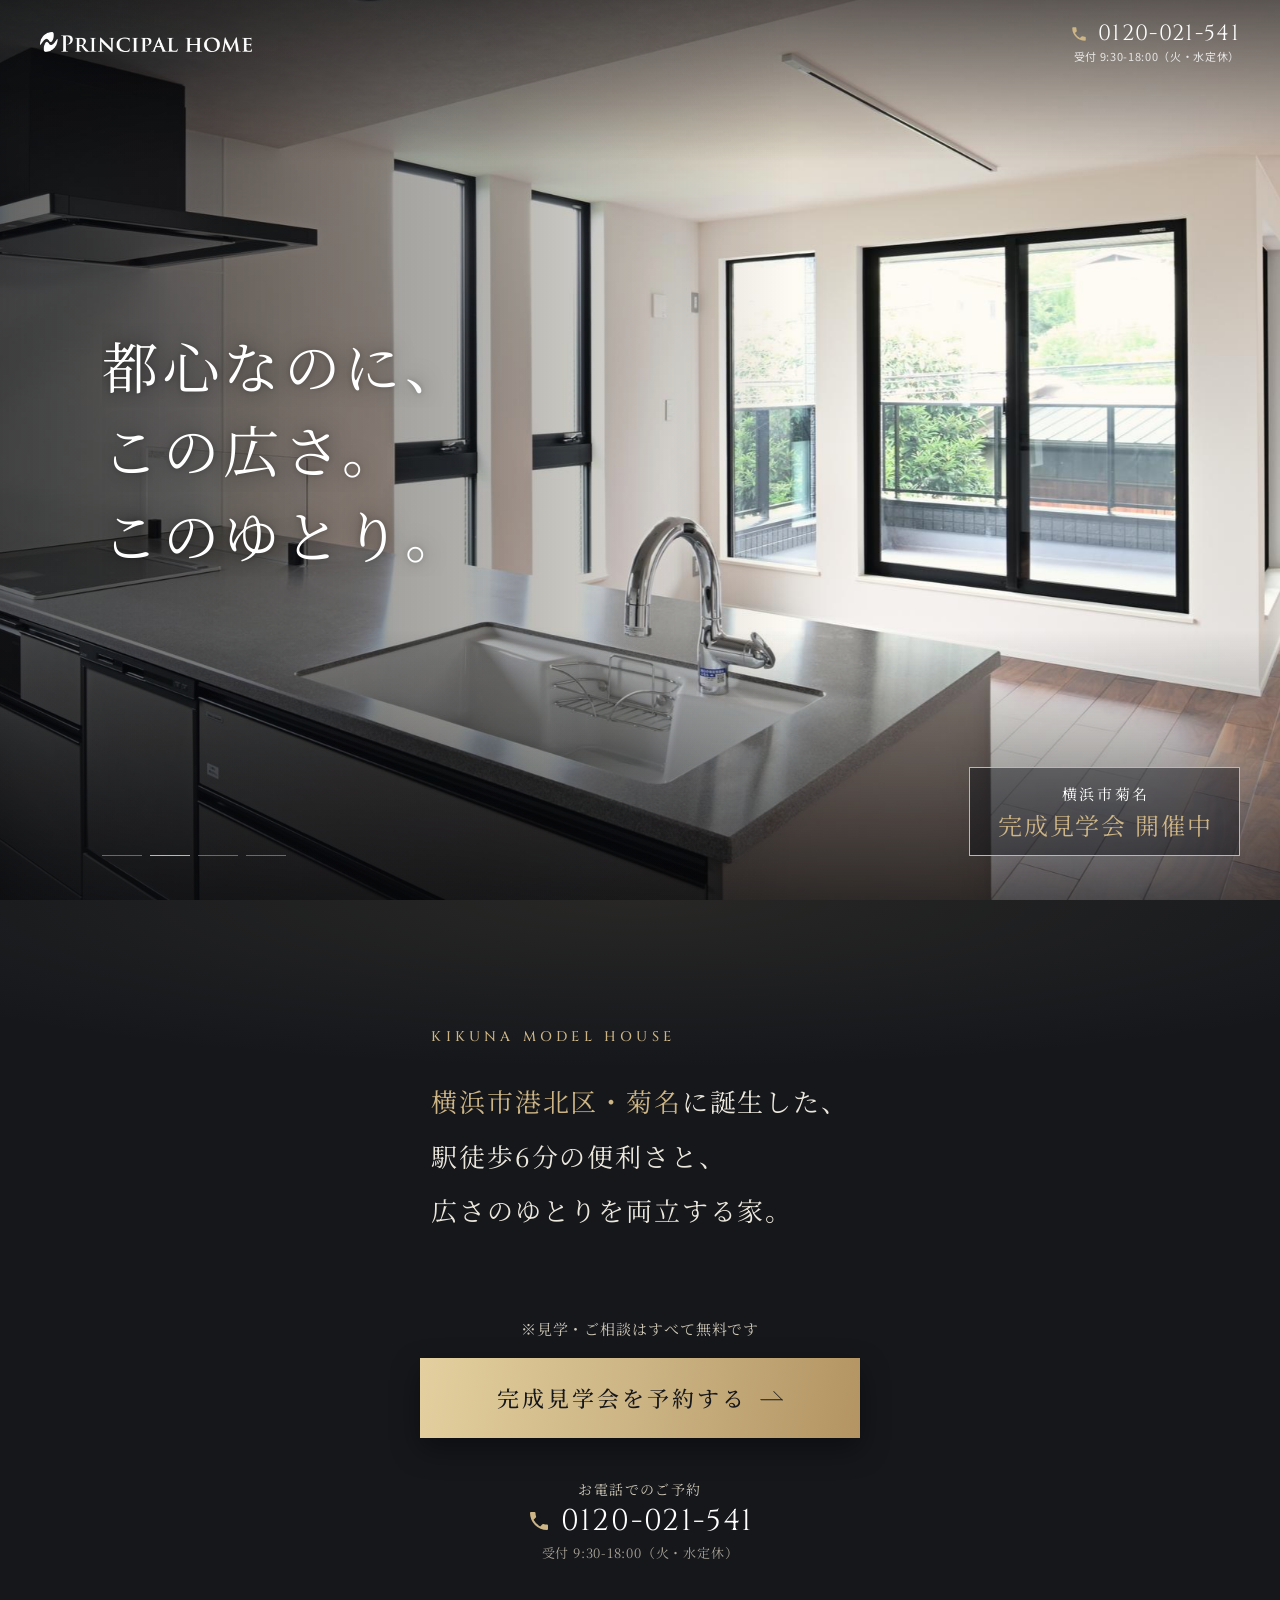
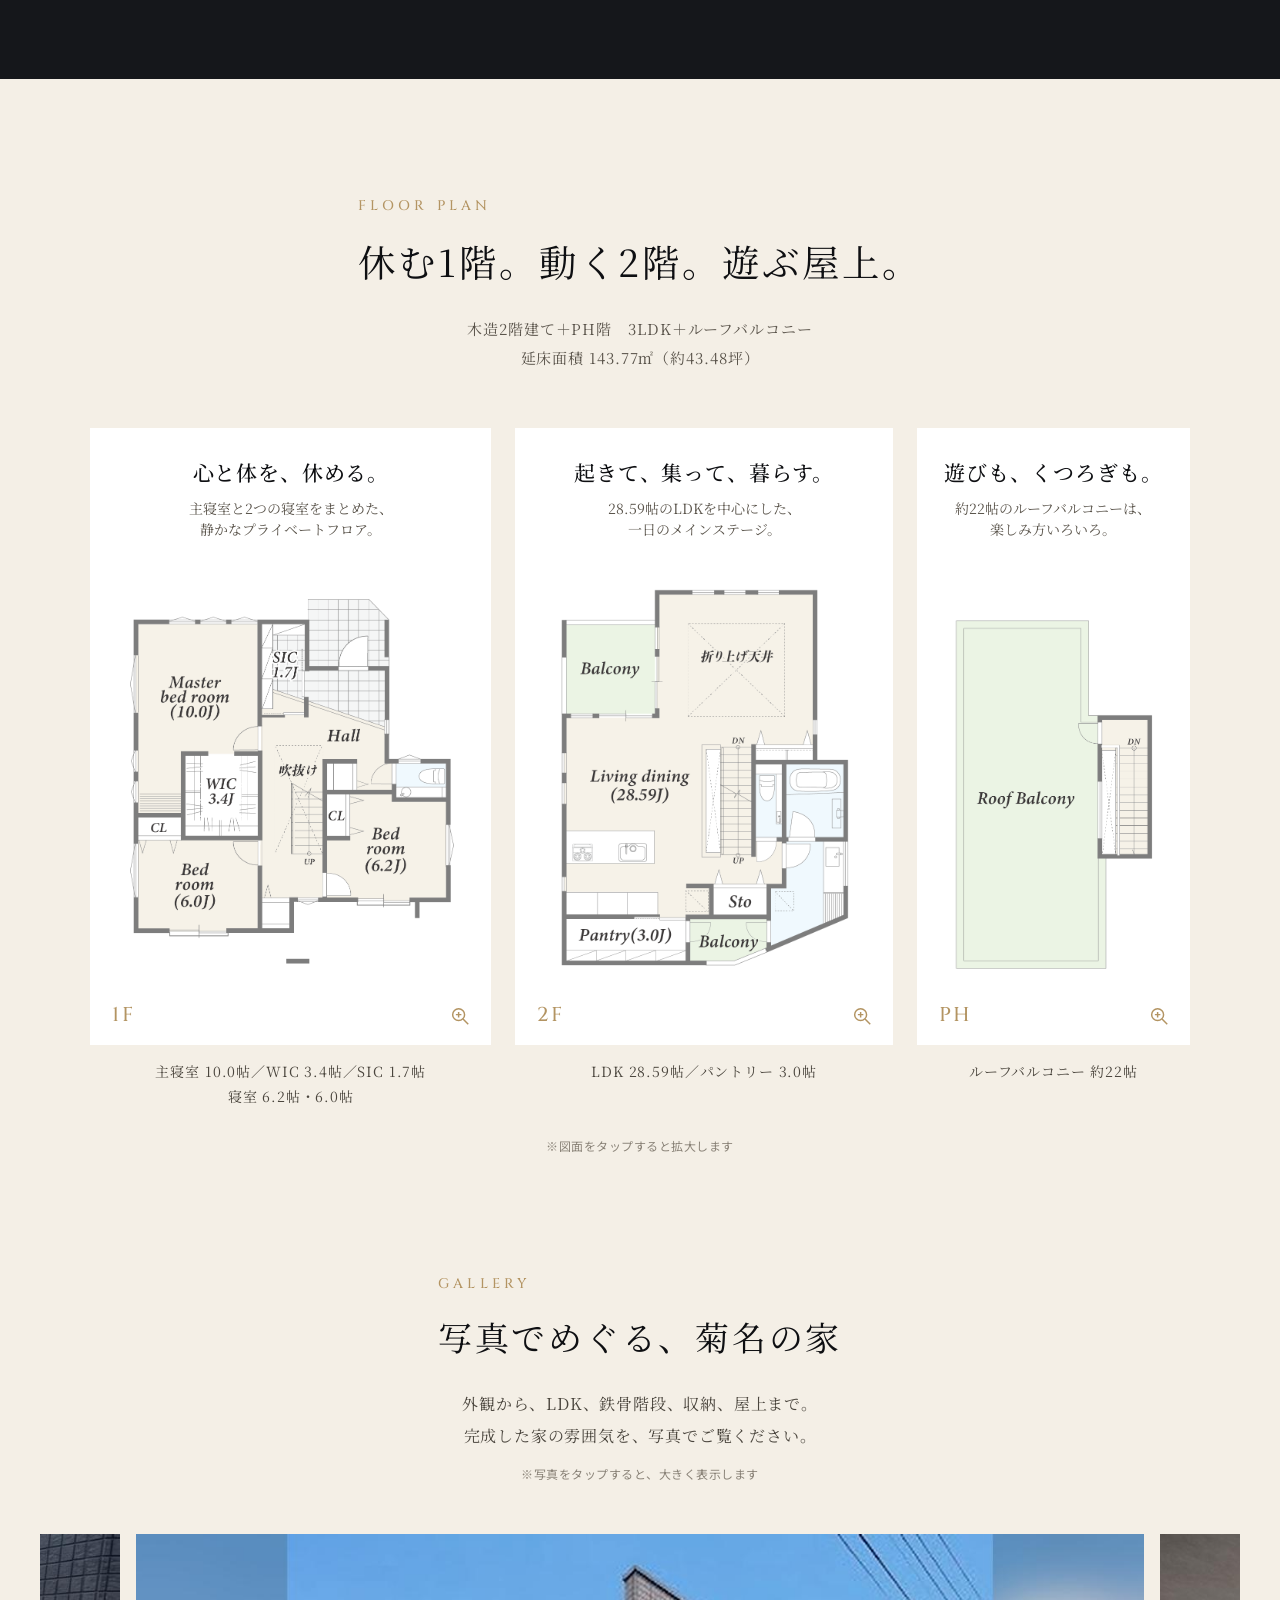
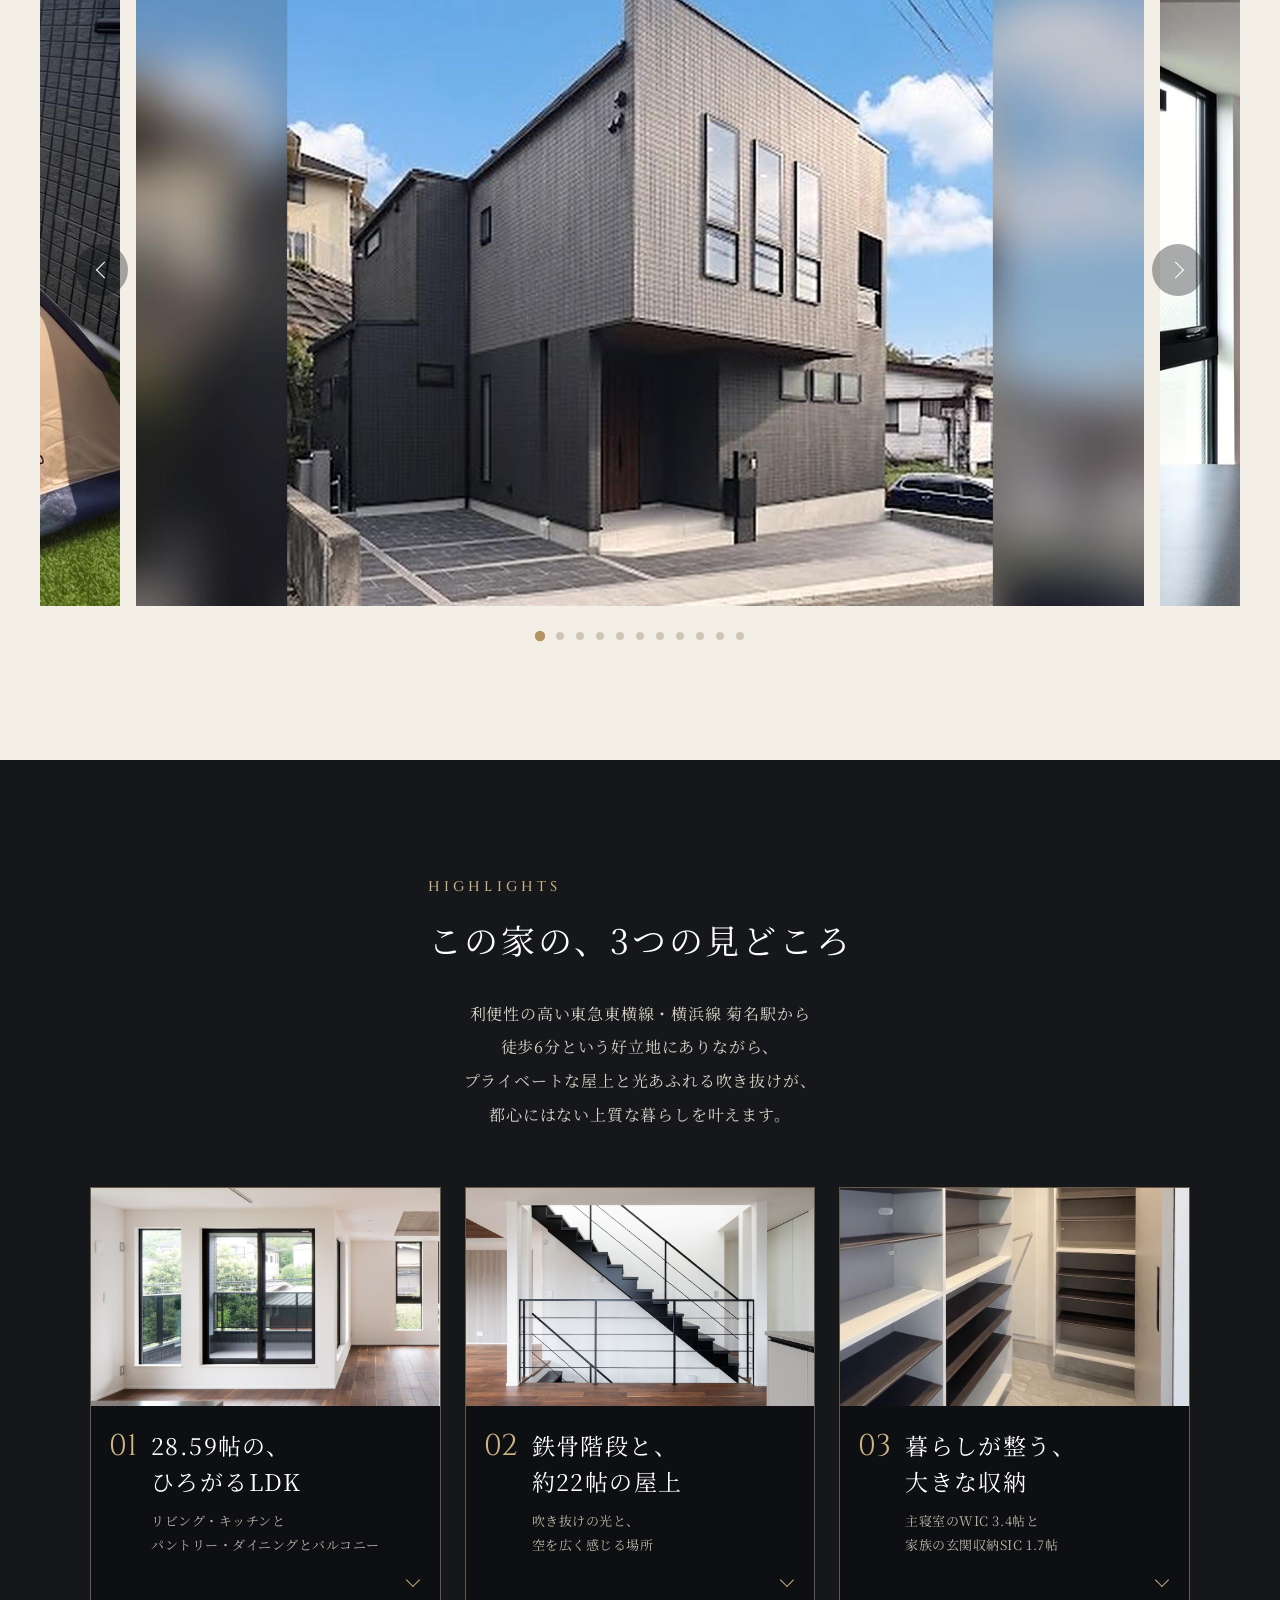
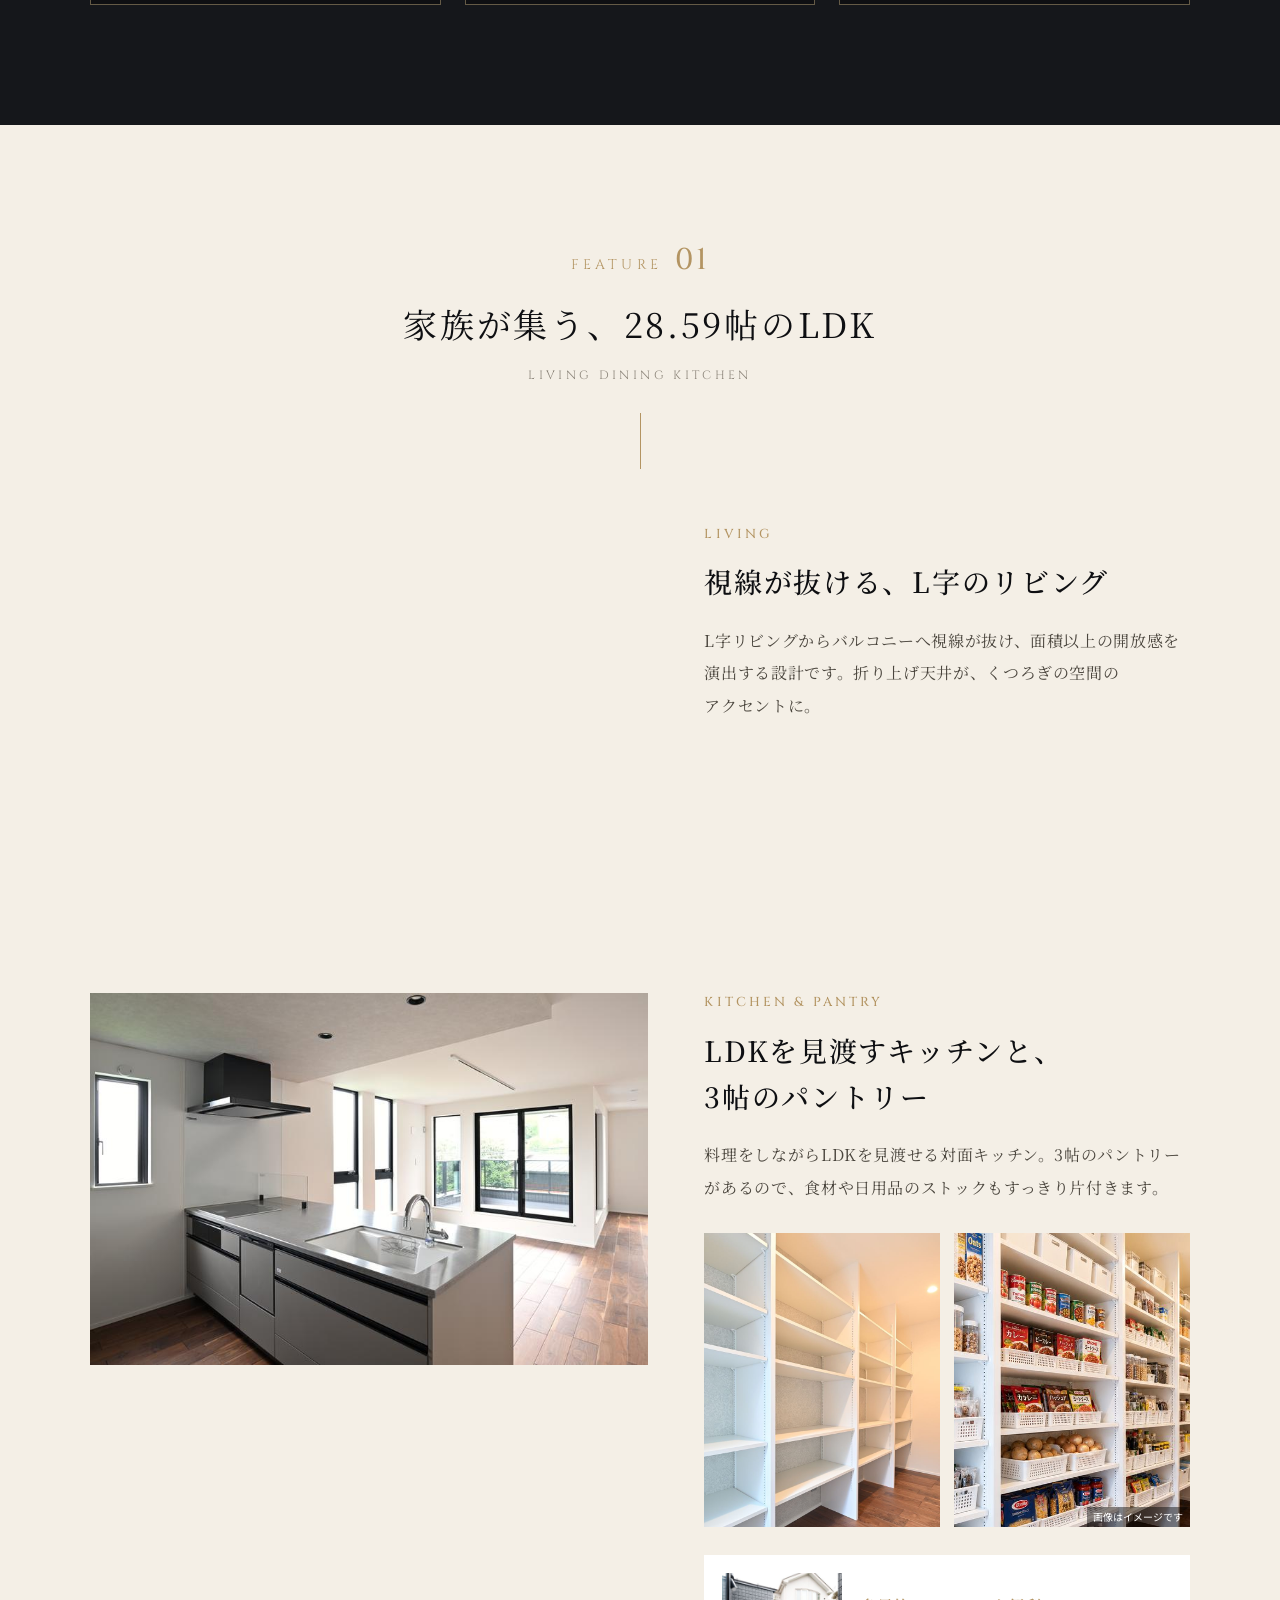
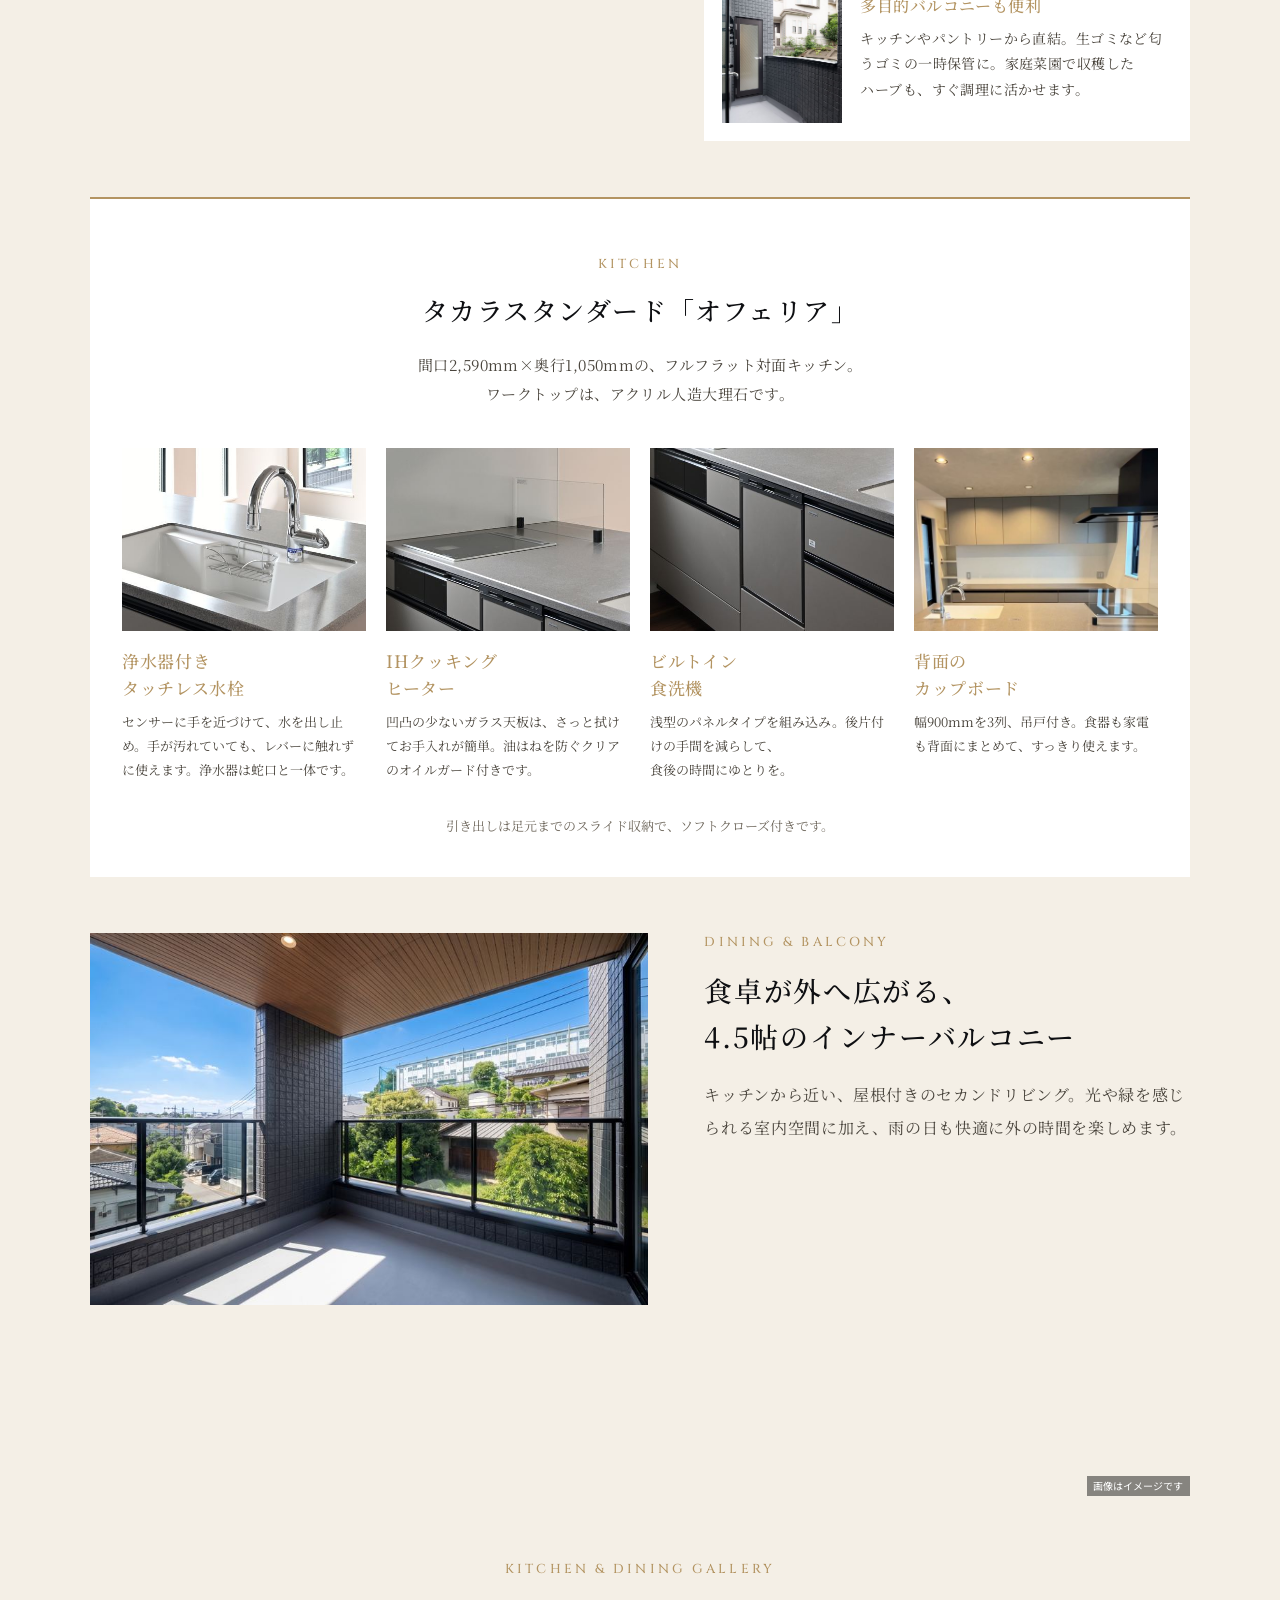
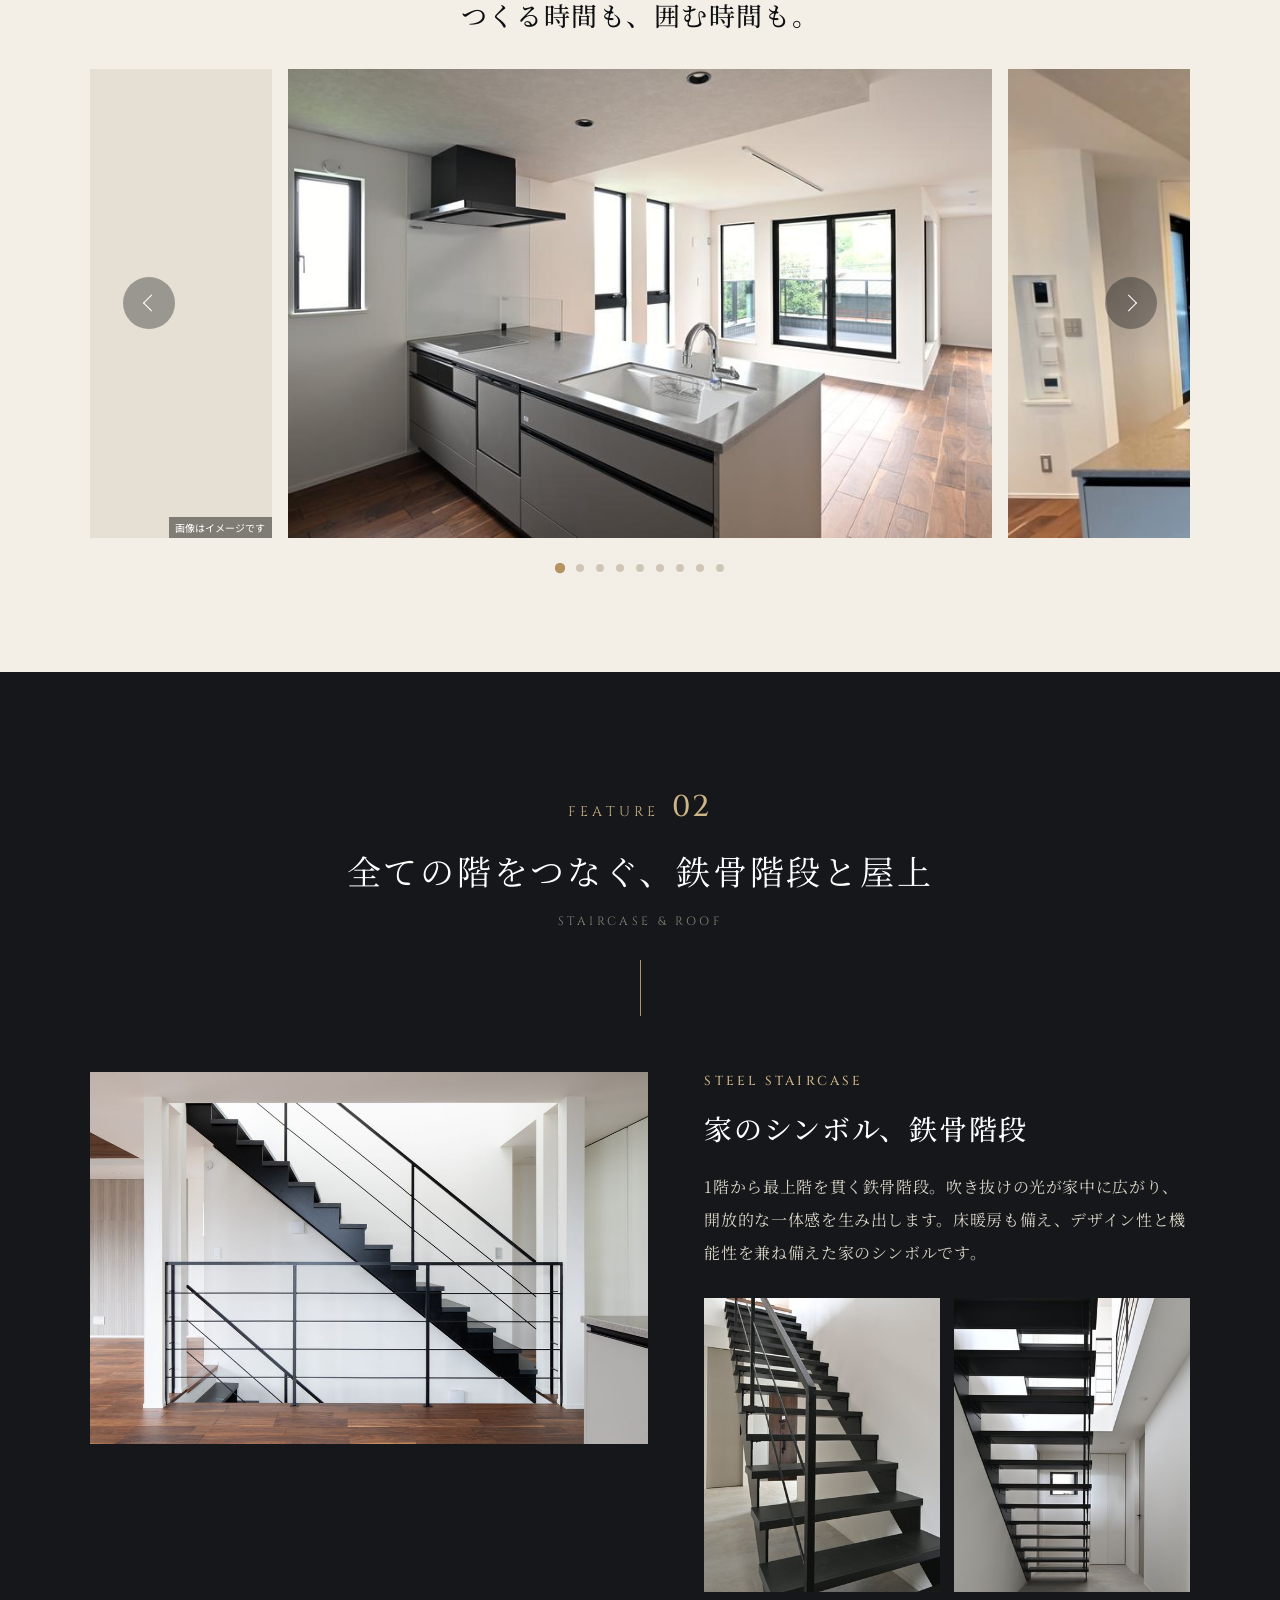
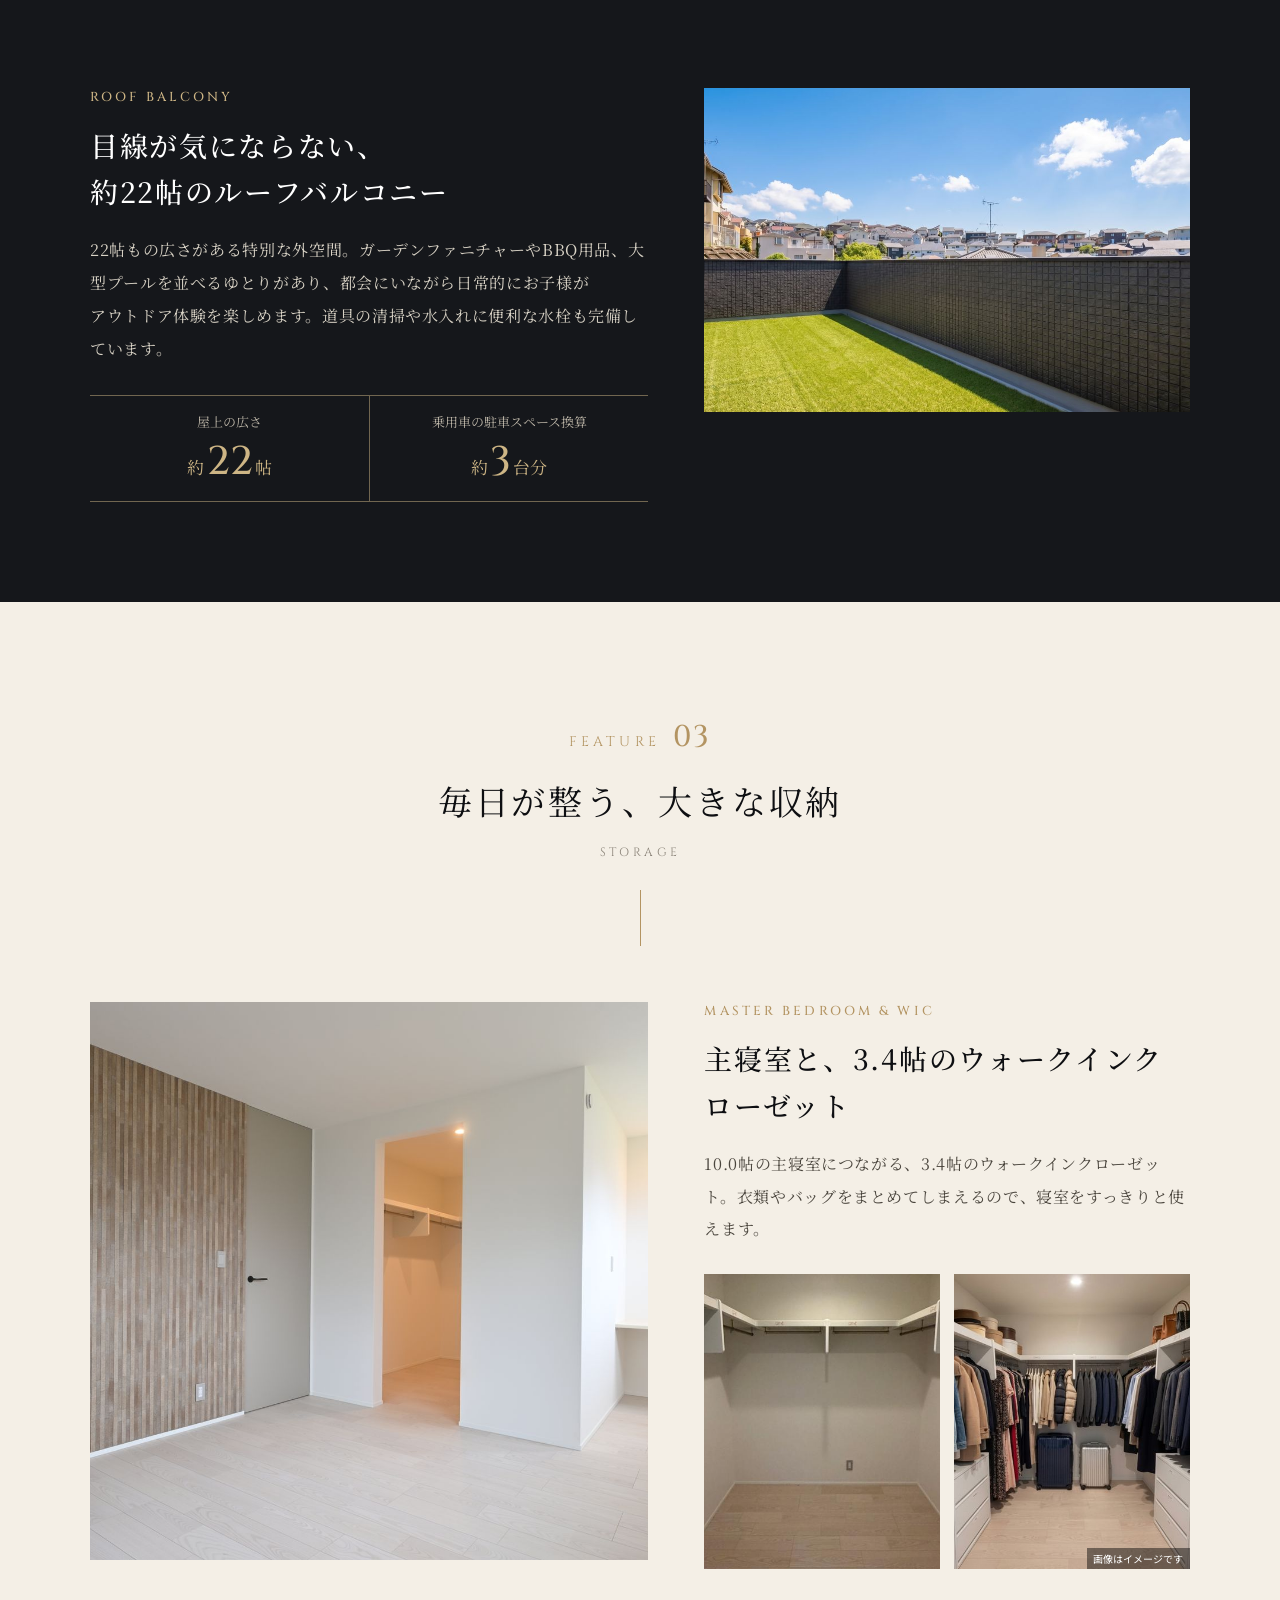
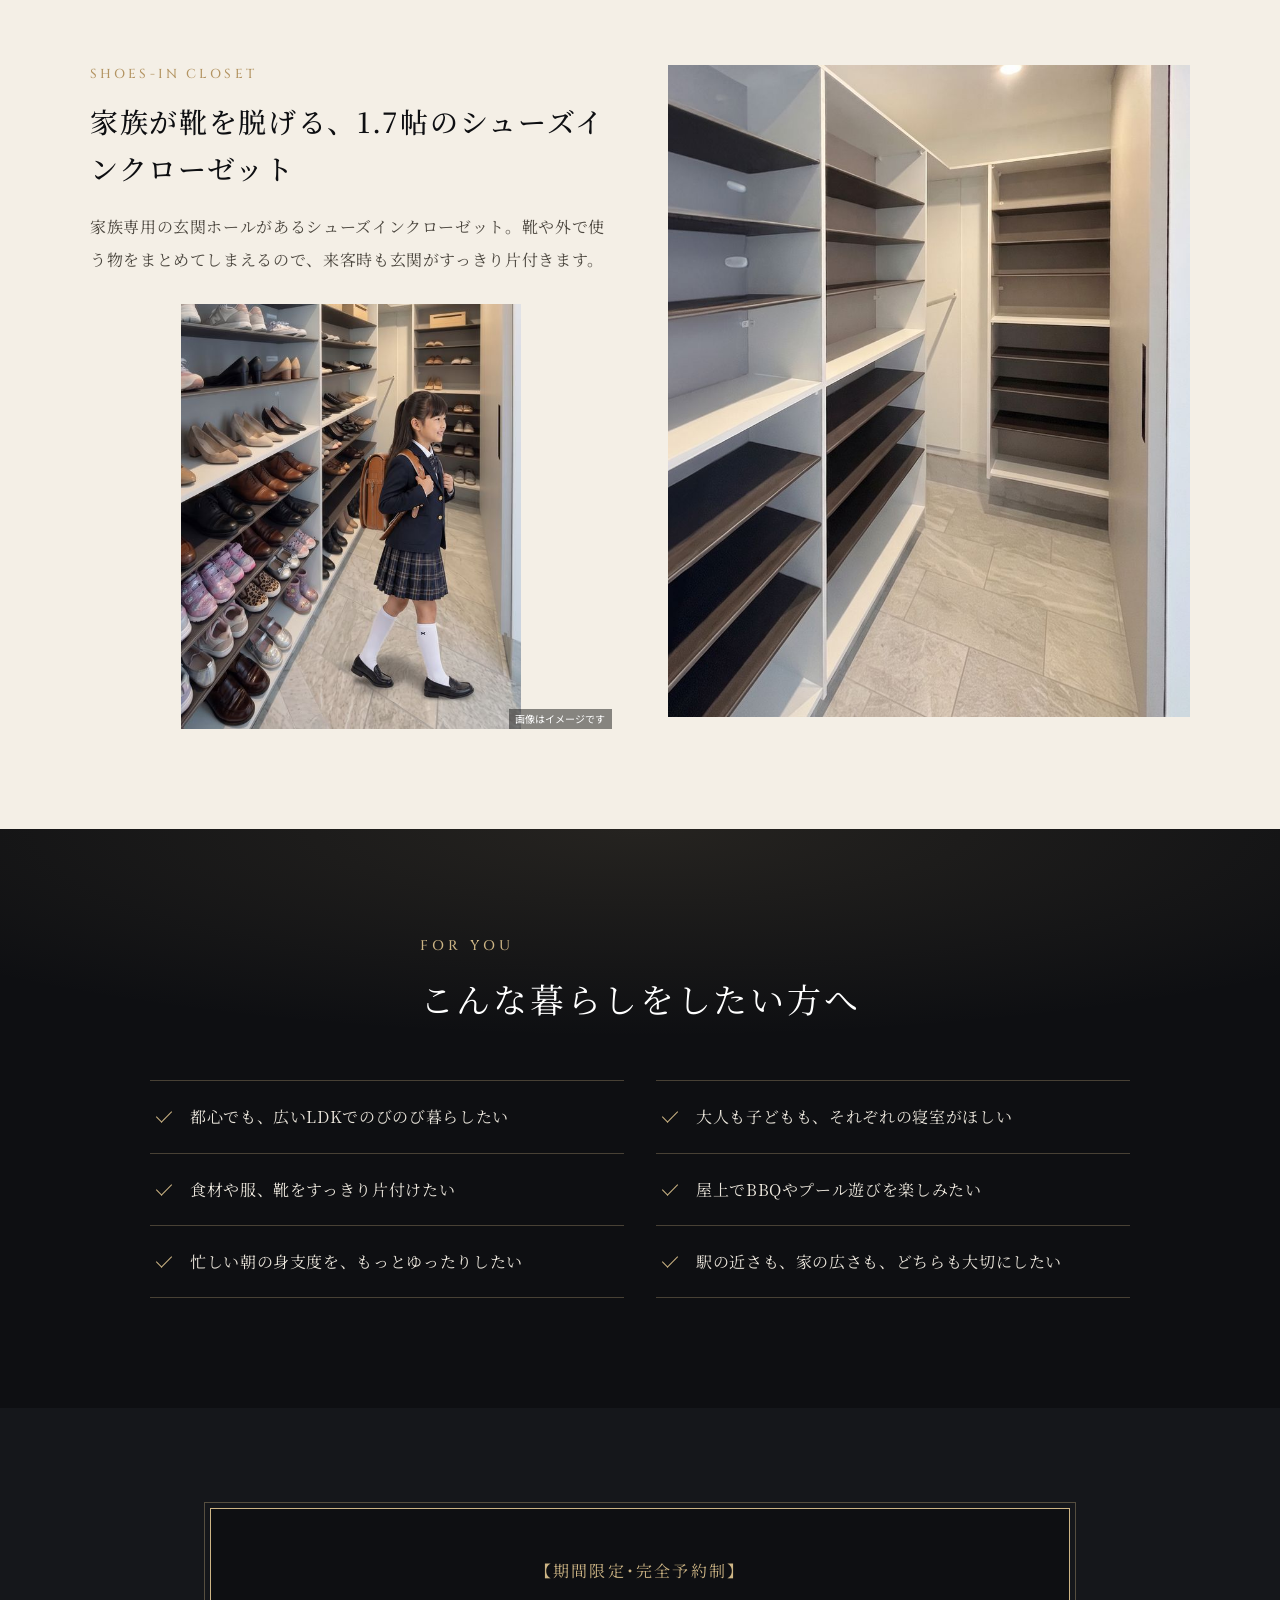
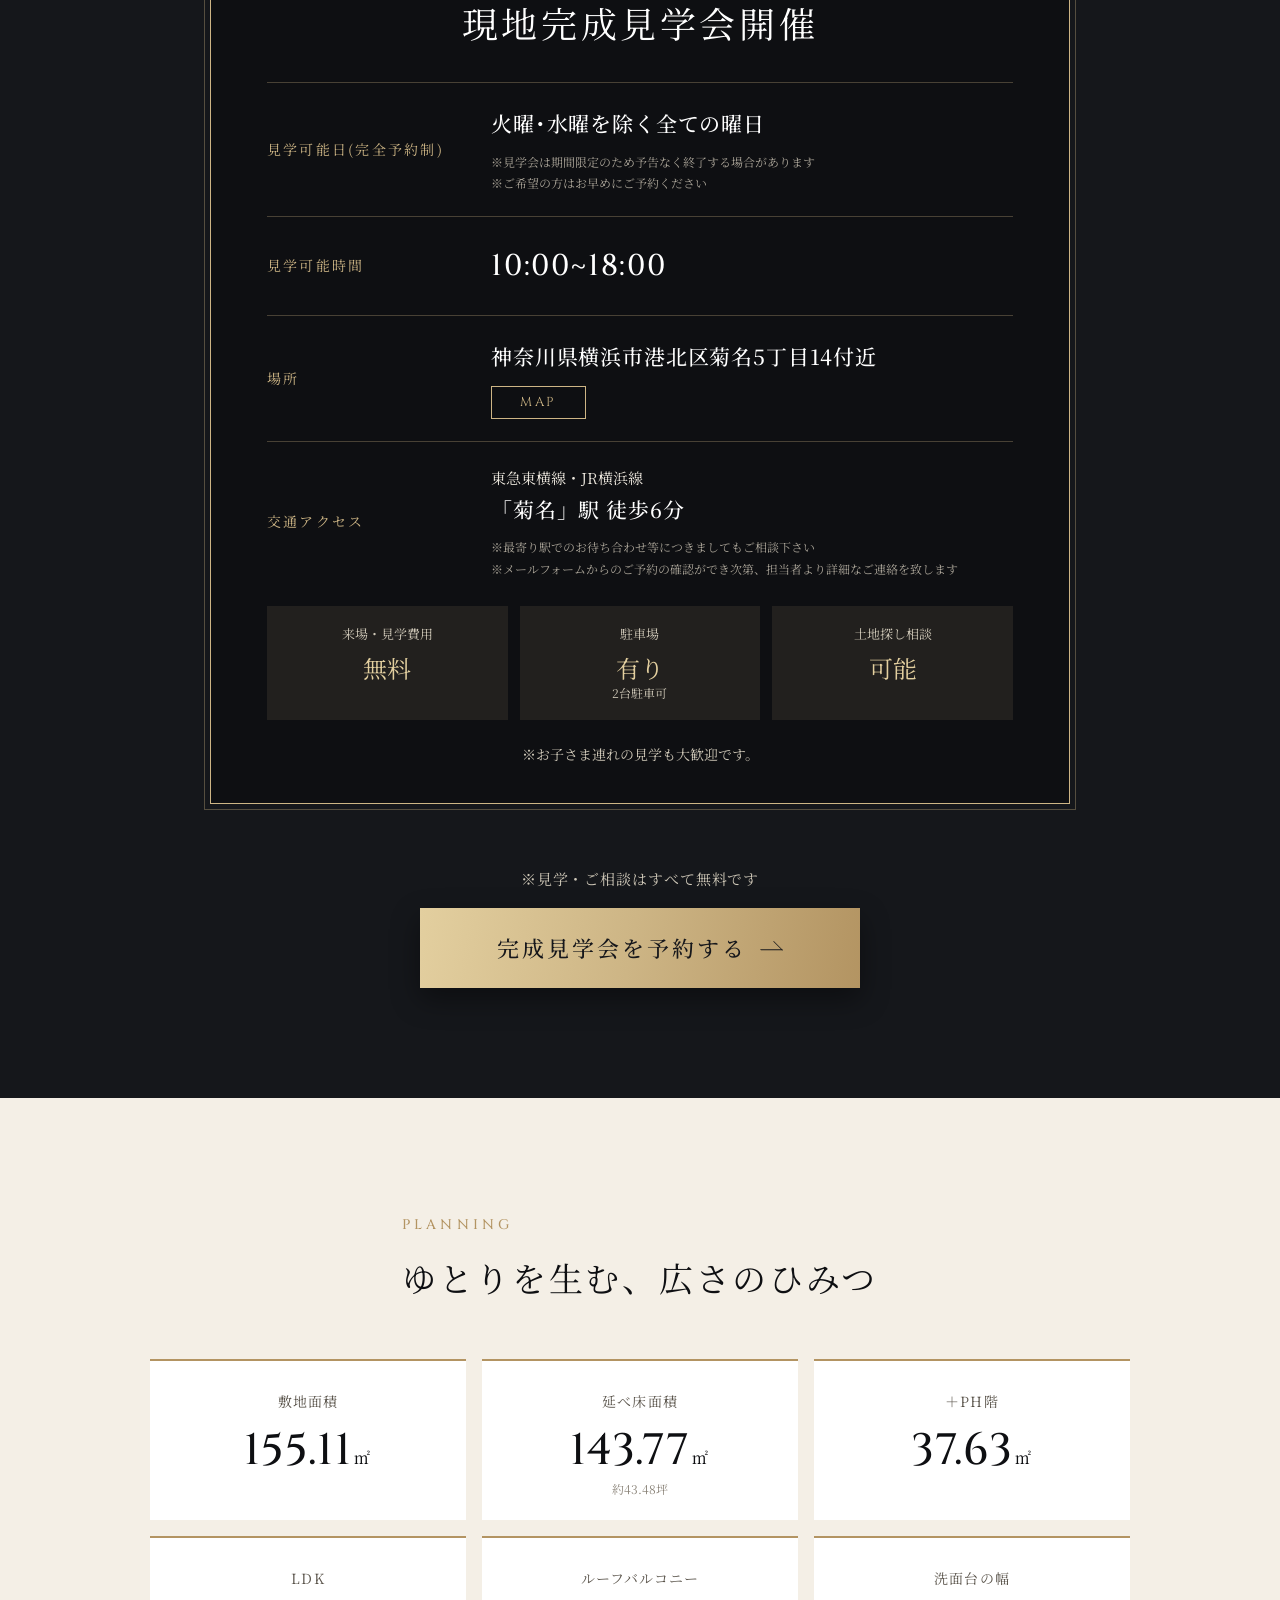
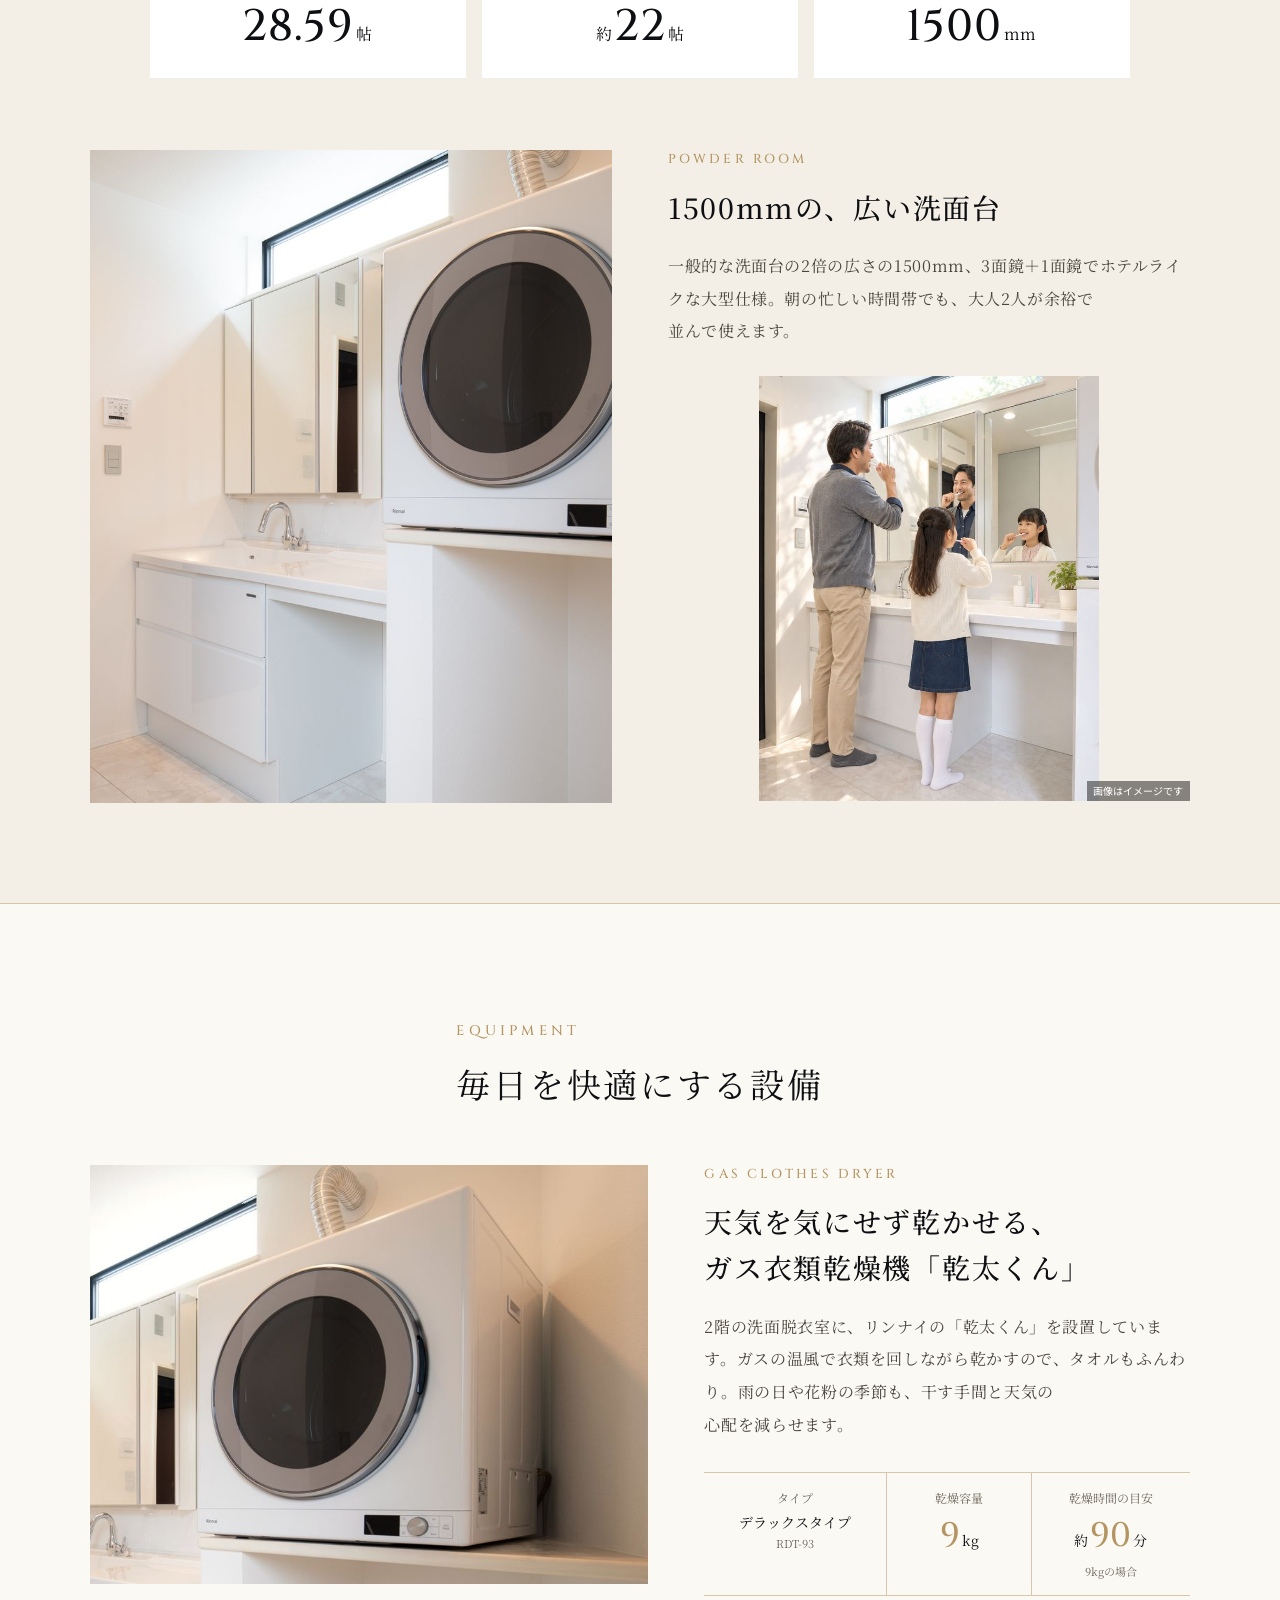
==== commit 3bb054dd: "キッチン＆ダイニングのギャラリー：キッチンからの眺め（実写）をイメージ画像の前に追加 Co-Authored-By: Claude Sonnet 5.5 <noreply@anthropic.com>" ====
--- a/kikuna-2/index.html
+++ b/kikuna-2/index.html
@@ -304,11 +304,13 @@
             <img src="img/gallery/g_02_800.jpg" srcset="img/gallery/g_02_800.jpg 800w, img/gallery/g_02_1200.jpg 1200w, img/gallery/g_02_1600.jpg 1600w" sizes="(min-width: 768px) 700px, 84vw" width="1600" height="1067" alt="キッチンから見たLDK" loading="lazy" decoding="async"></figure>
           <figure class="gal__slide" data-i="4" data-en="DINING &amp; STAIRCASE" data-jp="ダイニング側から見た鉄骨階段" data-note="" data-full="img/gallery/g_03_1600.jpg" tabindex="0" role="button" aria-label="ダイニング側から見た鉄骨階段の写真を拡大">
             <img src="img/gallery/g_03_800.jpg" srcset="img/gallery/g_03_800.jpg 800w, img/gallery/g_03_1200.jpg 1200w, img/gallery/g_03_1600.jpg 1600w" sizes="(min-width: 768px) 700px, 84vw" width="1600" height="1067" alt="LDKと吹き抜けの鉄骨階段" loading="lazy" decoding="async"></figure>
-          <figure class="gal__slide" data-i="5" data-en="DINING IMAGE" data-jp="ダイニングのイメージ" data-note="（画像はイメージです。家具・照明・小物は演出です）" data-full="img/equip/dining_kitchen_image_1536.jpg" tabindex="0" role="button" aria-label="ダイニングのイメージの写真を拡大">
+          <figure class="gal__slide" data-i="5" data-en="KITCHEN VIEW" data-jp="キッチンからの眺め" data-note="" data-full="img/equip/kitchen_view_1600.jpg" tabindex="0" role="button" aria-label="キッチンからの眺めの写真を拡大">
+            <img src="img/equip/kitchen_view_800.jpg" srcset="img/equip/kitchen_view_800.jpg 800w, img/equip/kitchen_view_1600.jpg 1600w" sizes="(min-width: 768px) 700px, 84vw" width="1600" height="1067" alt="キッチンから見たダイニング、リビングと鉄骨階段" loading="lazy" decoding="async"></figure>
+          <figure class="gal__slide" data-i="6" data-en="DINING IMAGE" data-jp="ダイニングのイメージ" data-note="（画像はイメージです。家具・照明・小物は演出です）" data-full="img/equip/dining_kitchen_image_1536.jpg" tabindex="0" role="button" aria-label="ダイニングのイメージの写真を拡大">
             <img src="img/equip/dining_kitchen_image_800.jpg" srcset="img/equip/dining_kitchen_image_800.jpg 800w, img/equip/dining_kitchen_image_1536.jpg 1536w" sizes="(min-width: 768px) 700px, 84vw" width="1536" height="1024" alt="キッチンから見た、ダイニングテーブルとソファを置いたLDKのイメージ" loading="lazy" decoding="async"><figcaption class="ph__img-note">画像はイメージです</figcaption></figure>
-          <figure class="gal__slide" data-i="6" data-en="INNER BALCONY" data-jp="4.5帖のインナーバルコニー" data-note="" data-full="img/feature/dining_balcony_1200.jpg" tabindex="0" role="button" aria-label="4.5帖のインナーバルコニーの写真を拡大">
+          <figure class="gal__slide" data-i="7" data-en="INNER BALCONY" data-jp="4.5帖のインナーバルコニー" data-note="" data-full="img/feature/dining_balcony_1200.jpg" tabindex="0" role="button" aria-label="4.5帖のインナーバルコニーの写真を拡大">
             <img src="img/feature/dining_balcony_800.jpg" srcset="img/feature/dining_balcony_800.jpg 800w, img/feature/dining_balcony_1200.jpg 1200w" sizes="(min-width: 768px) 700px, 84vw" width="1200" height="799" alt="屋根付きの4.5帖インナーバルコニー" loading="lazy" decoding="async"></figure>
-          <figure class="gal__slide" data-i="7" data-en="BALCONY LUNCH" data-jp="バルコニーランチのイメージ" data-note="（画像はイメージです。家具や小物は演出です）" data-full="img/feature/inner_small_814.jpg" tabindex="0" role="button" aria-label="バルコニーランチのイメージの写真を拡大">
+          <figure class="gal__slide" data-i="8" data-en="BALCONY LUNCH" data-jp="バルコニーランチのイメージ" data-note="（画像はイメージです。家具や小物は演出です）" data-full="img/feature/inner_small_814.jpg" tabindex="0" role="button" aria-label="バルコニーランチのイメージの写真を拡大">
             <img src="img/feature/inner_small_596.jpg" srcset="img/feature/inner_small_596.jpg 596w, img/feature/inner_small_814.jpg 814w" sizes="(min-width: 768px) 700px, 84vw" width="814" height="592" alt="インナーバルコニーで家族そろってランチ" loading="lazy" decoding="async"><figcaption class="ph__img-note">画像はイメージです</figcaption></figure>
           </div>
           <button class="gal__arrow gal__arrow--prev" type="button" aria-label="前の写真へ"></button>
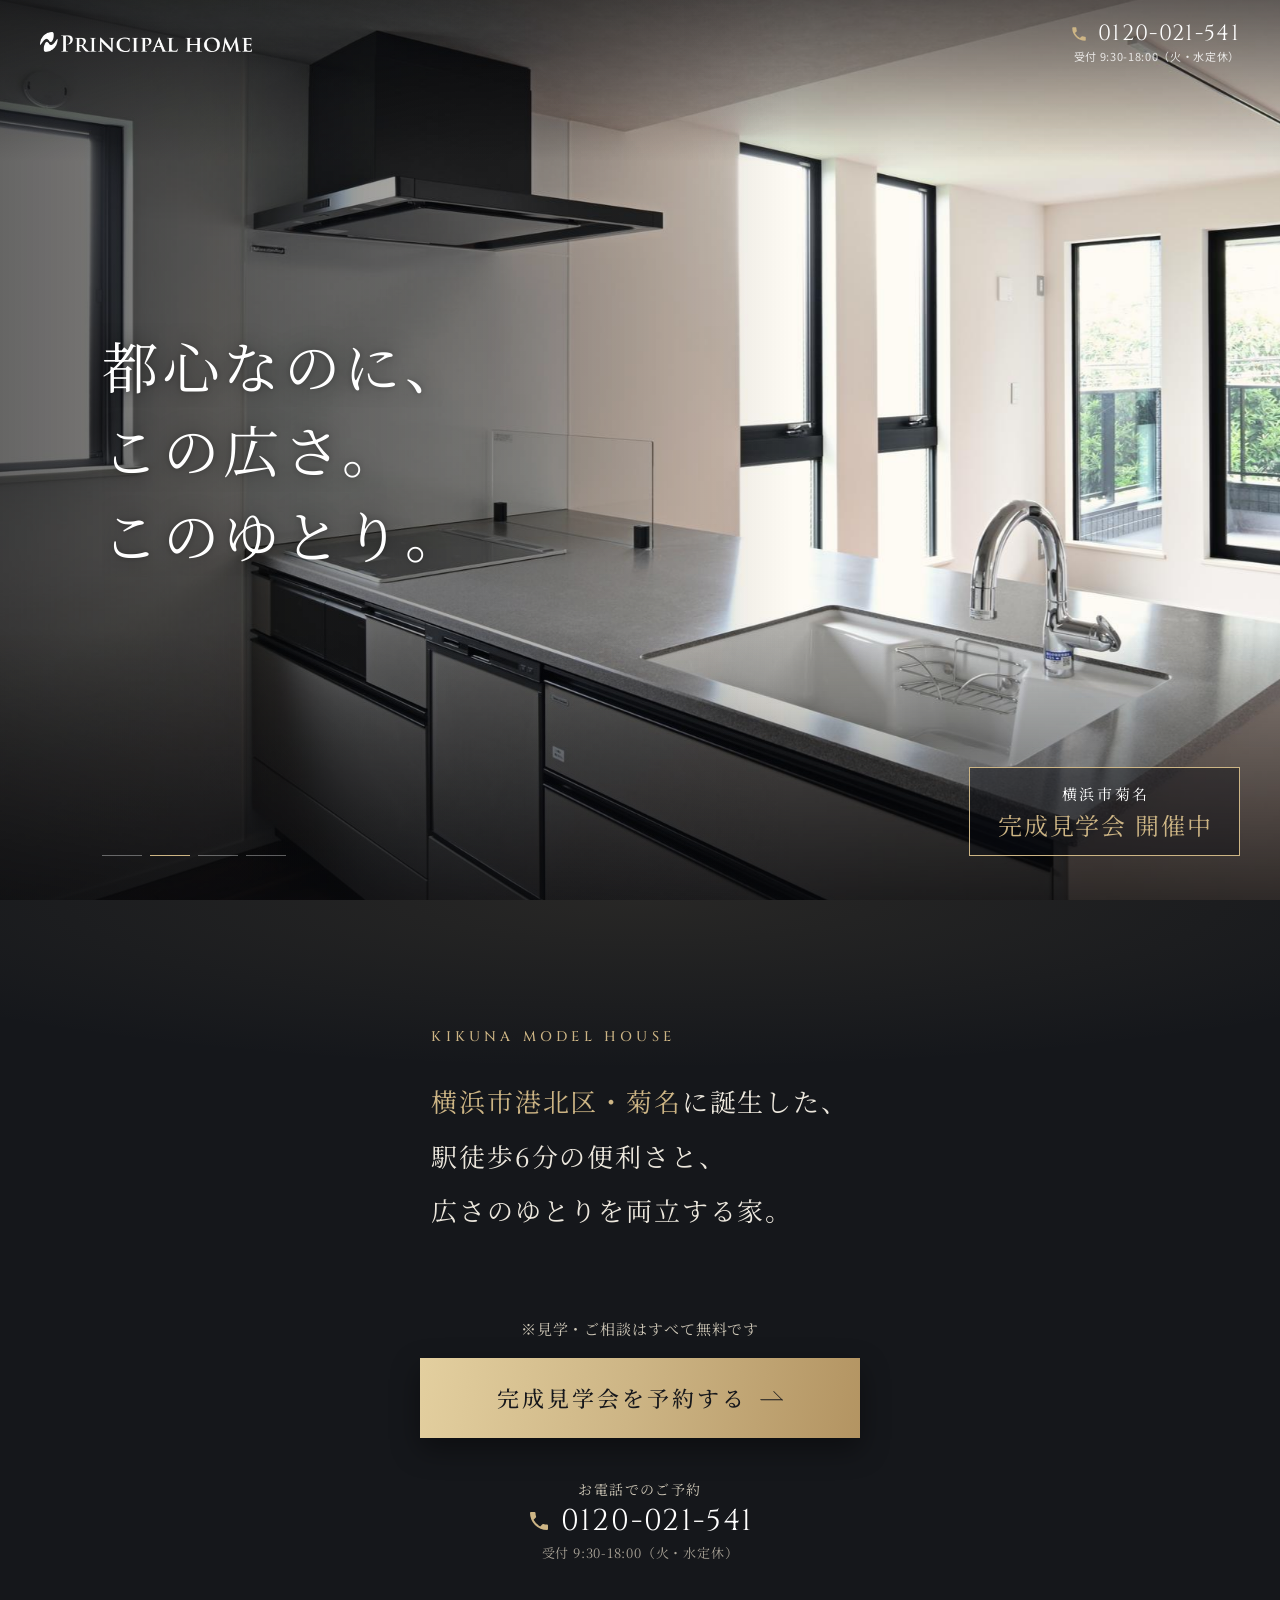
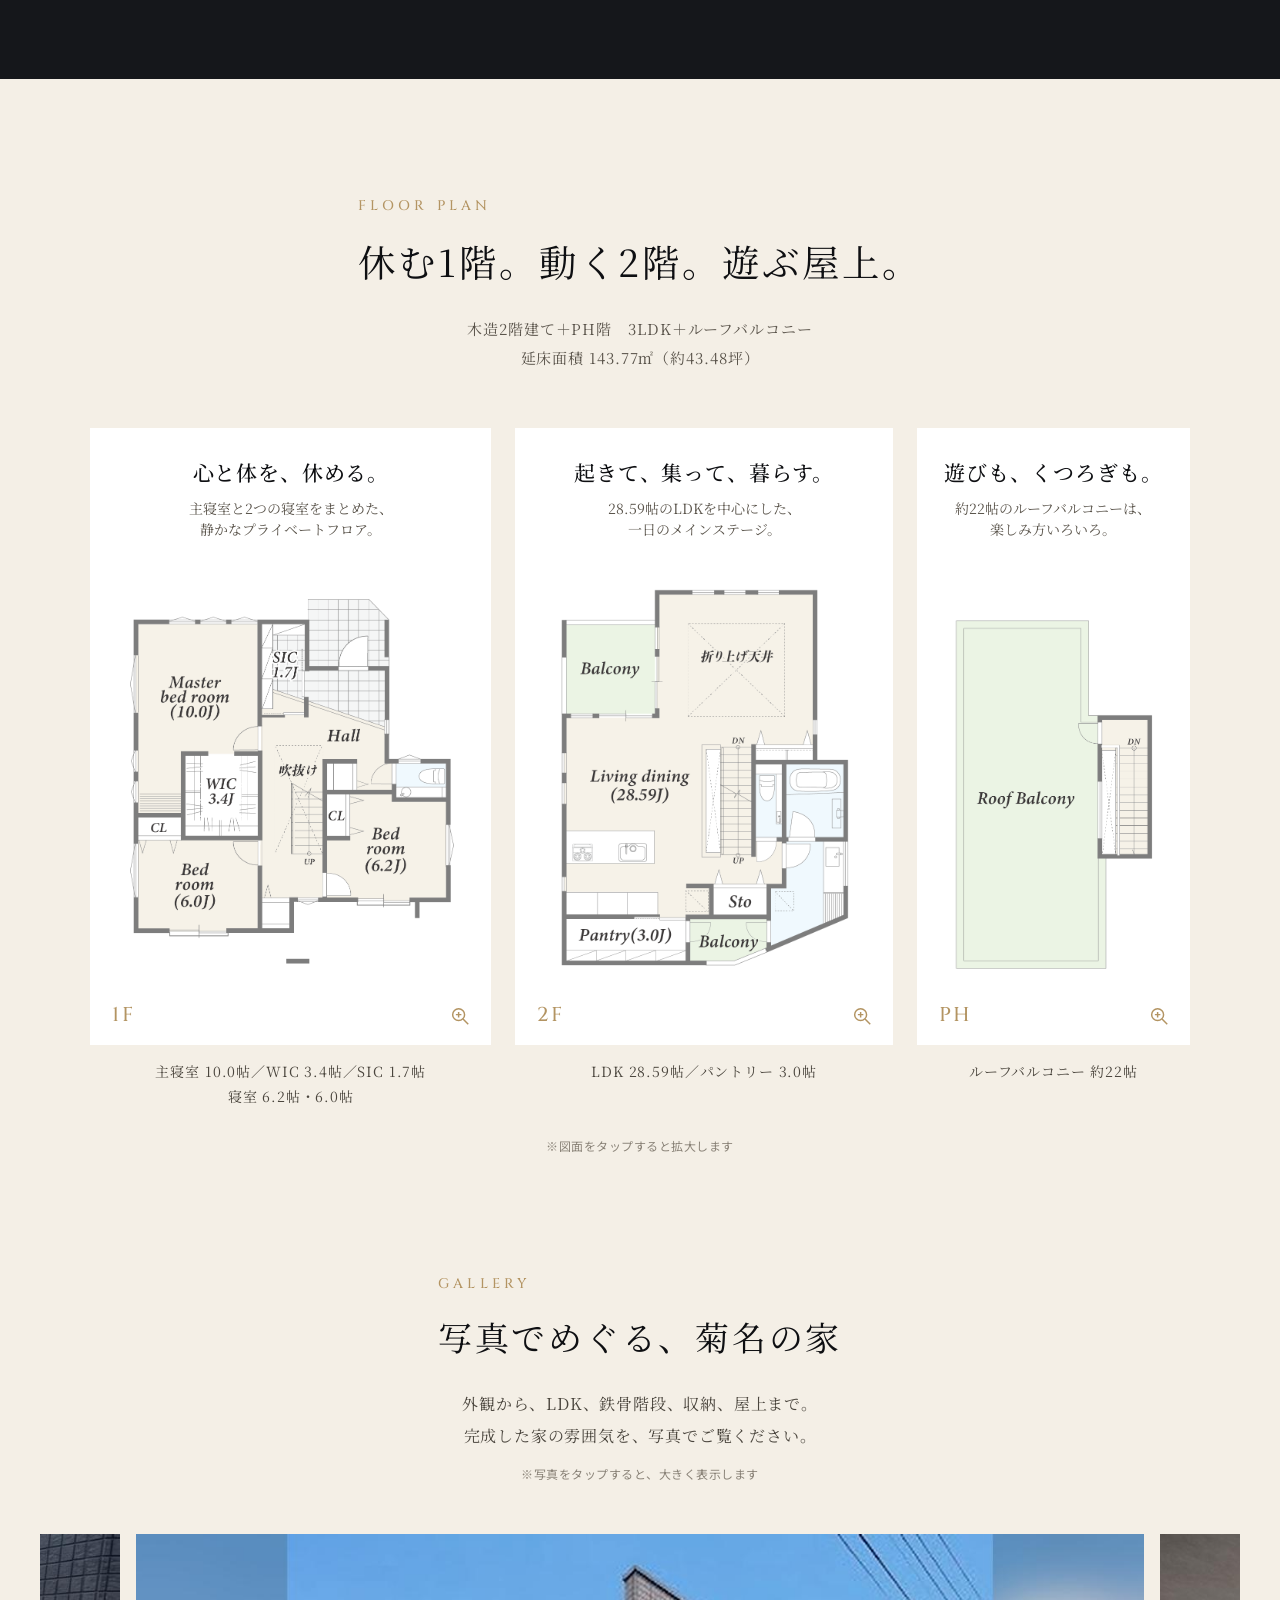
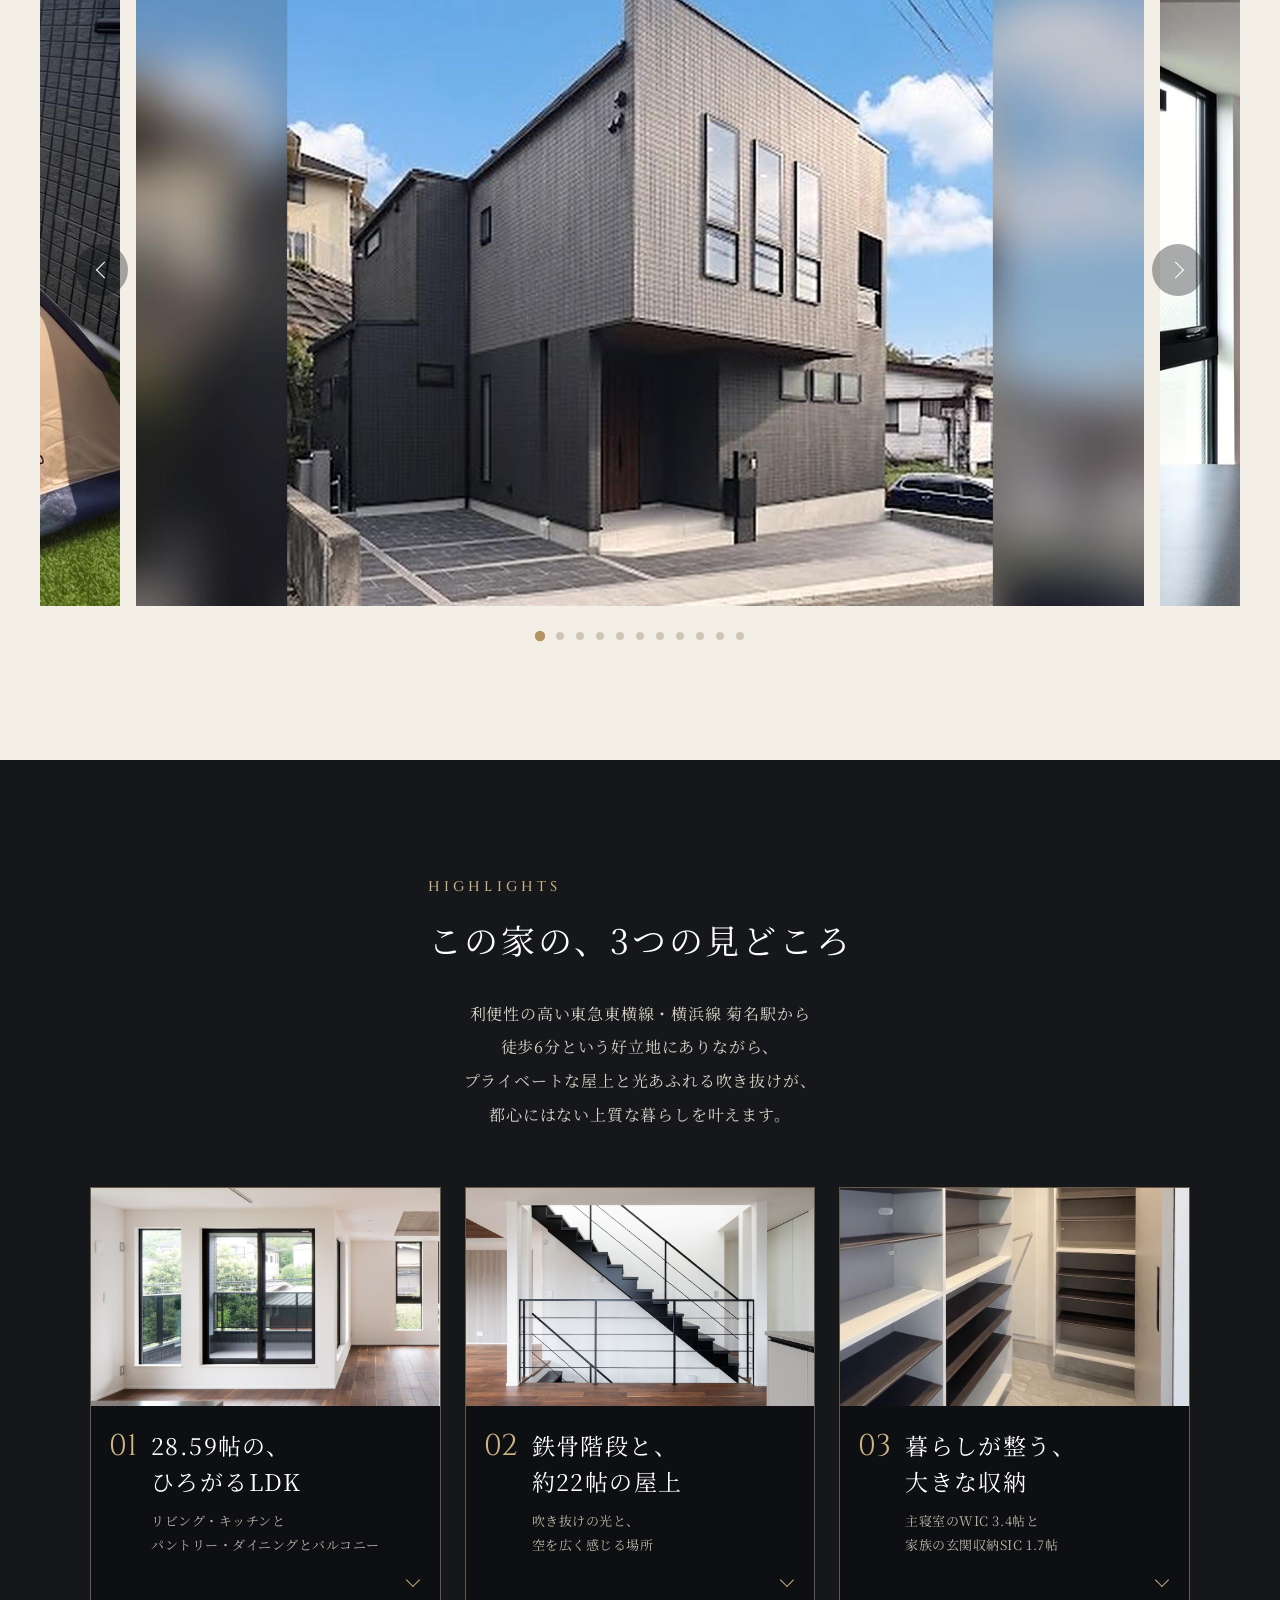
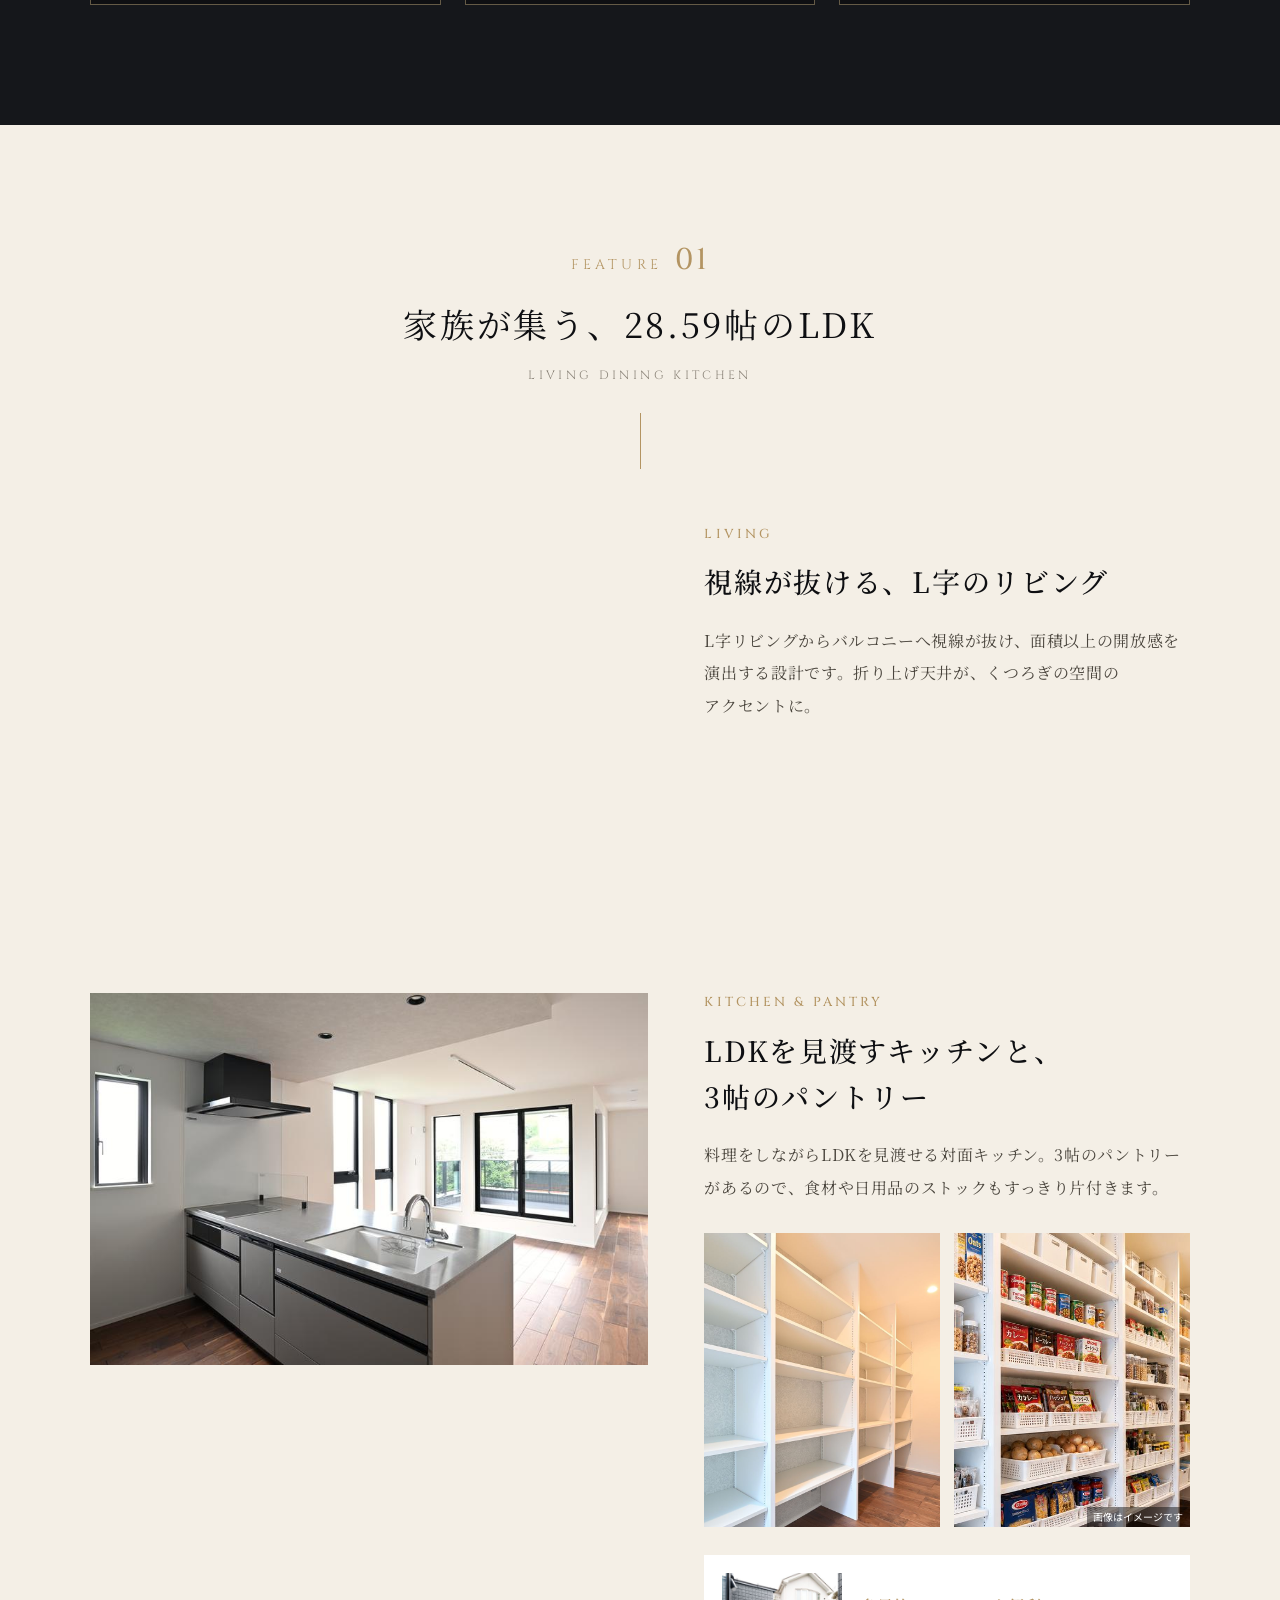
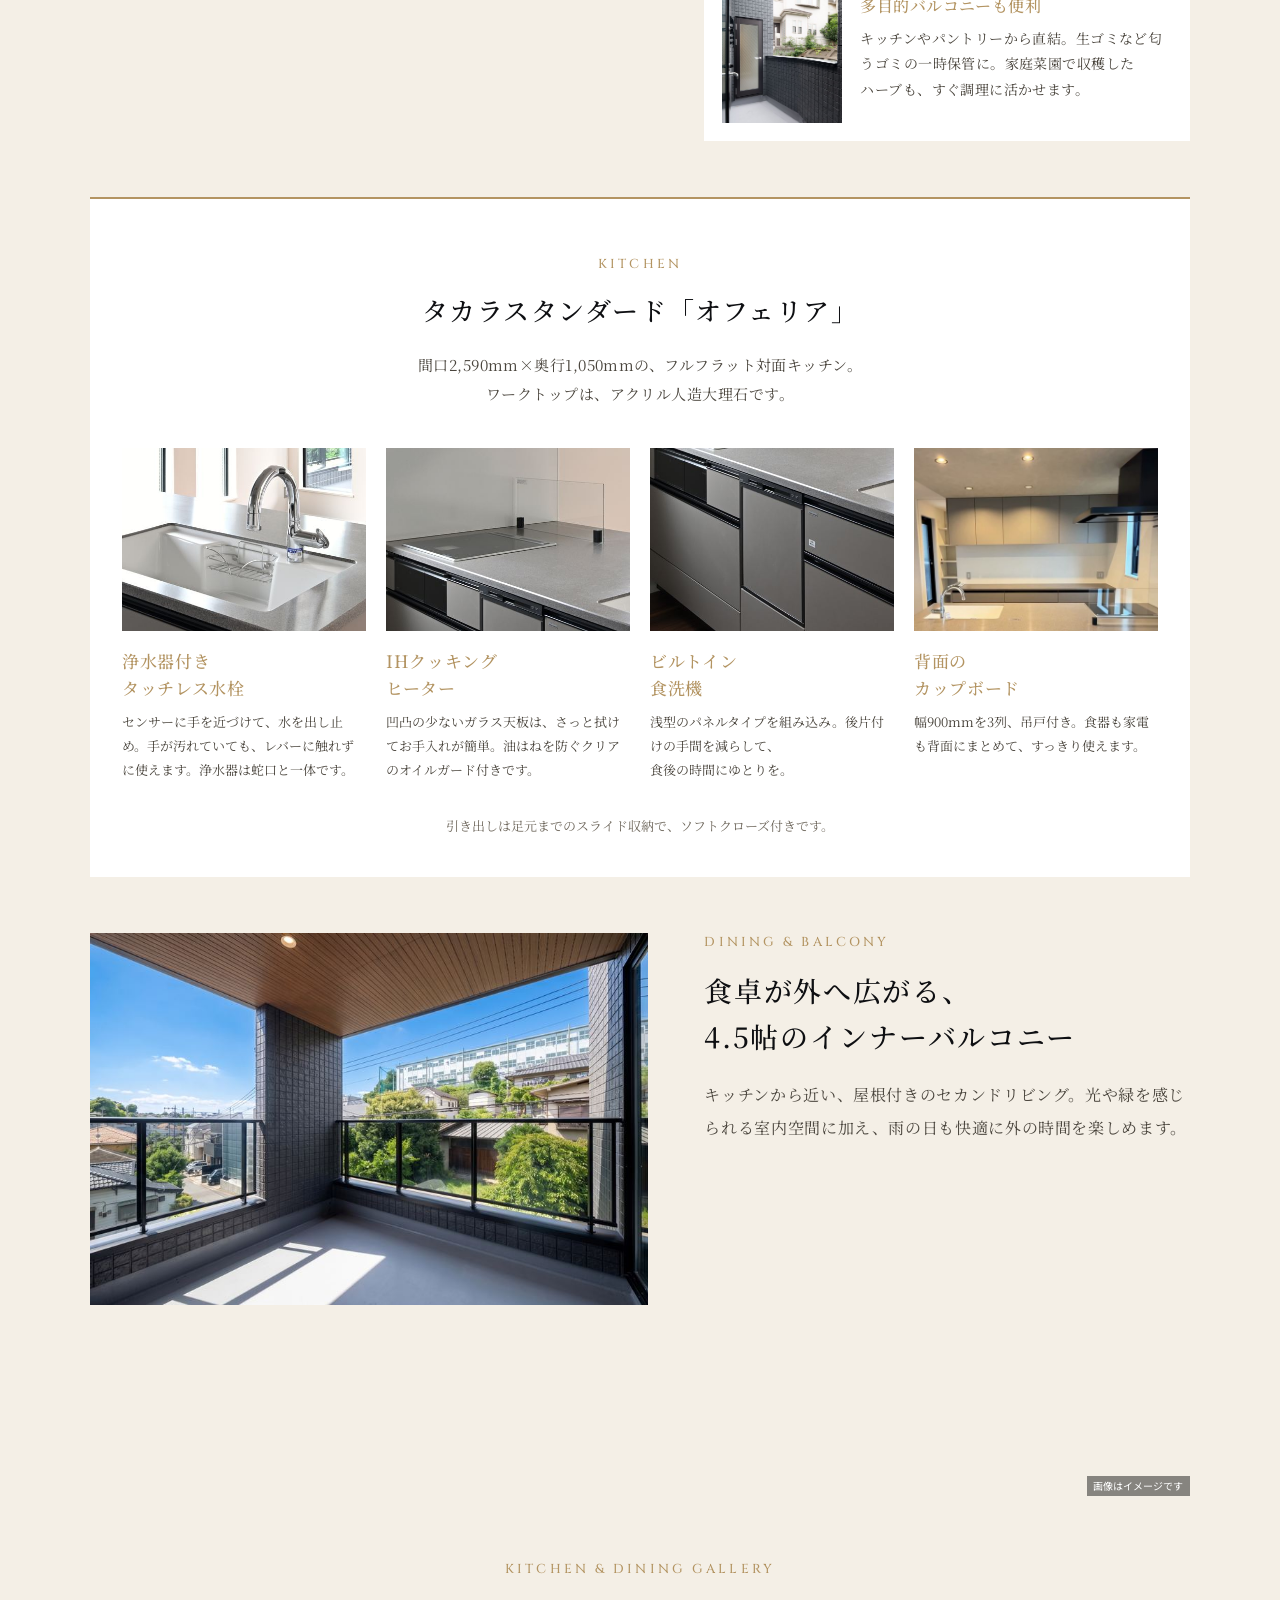
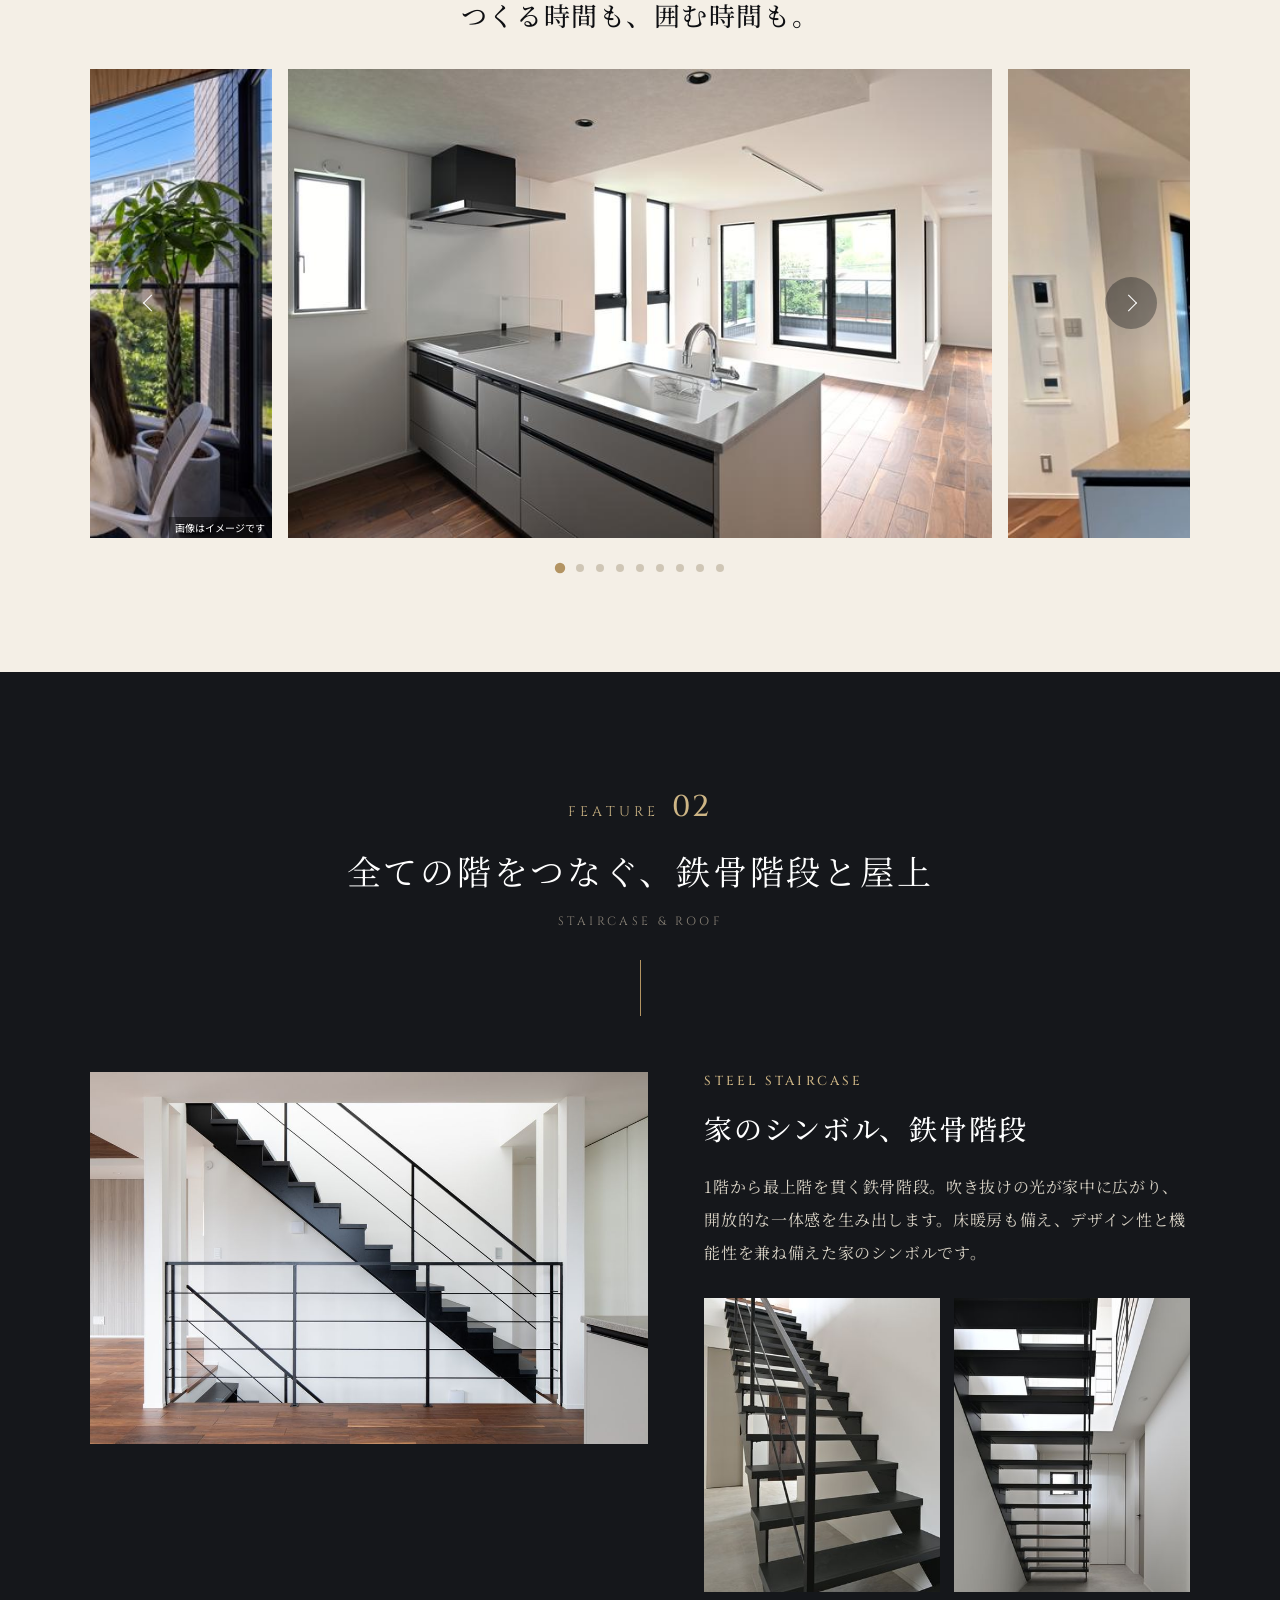
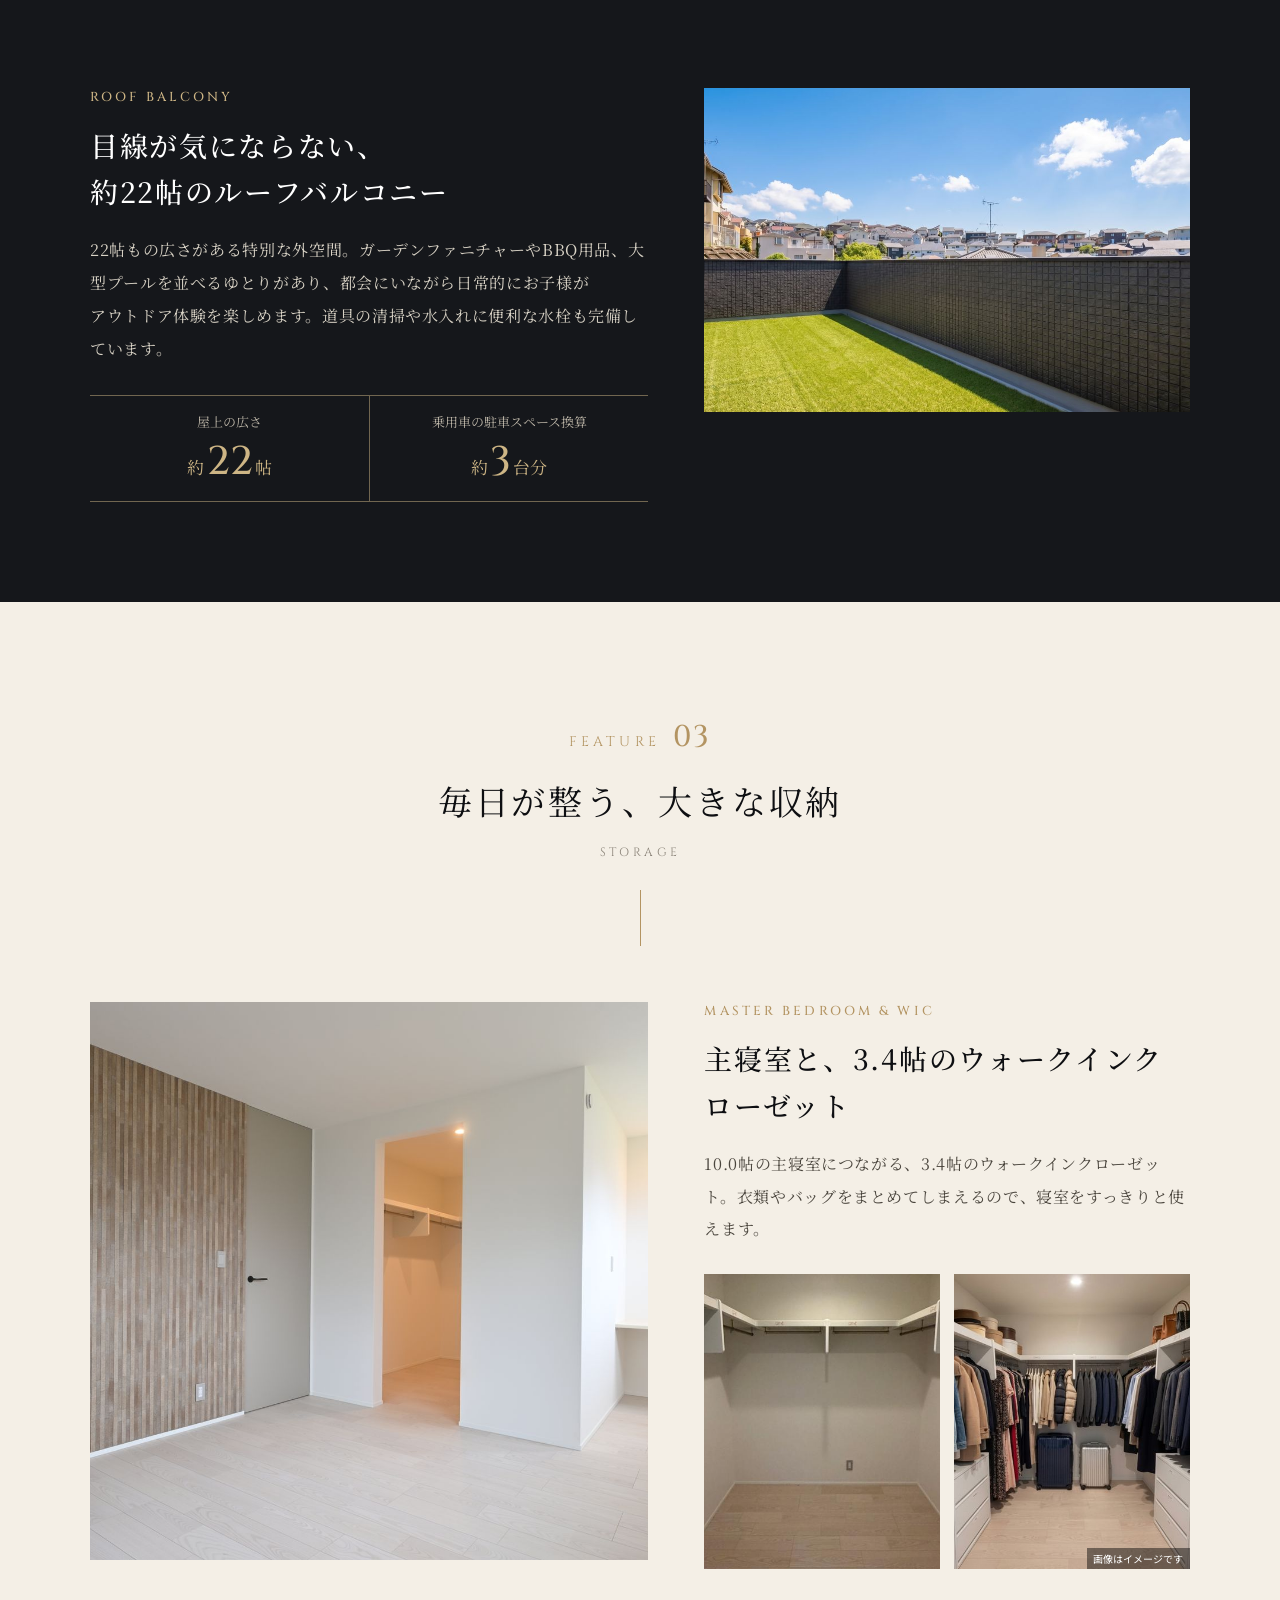
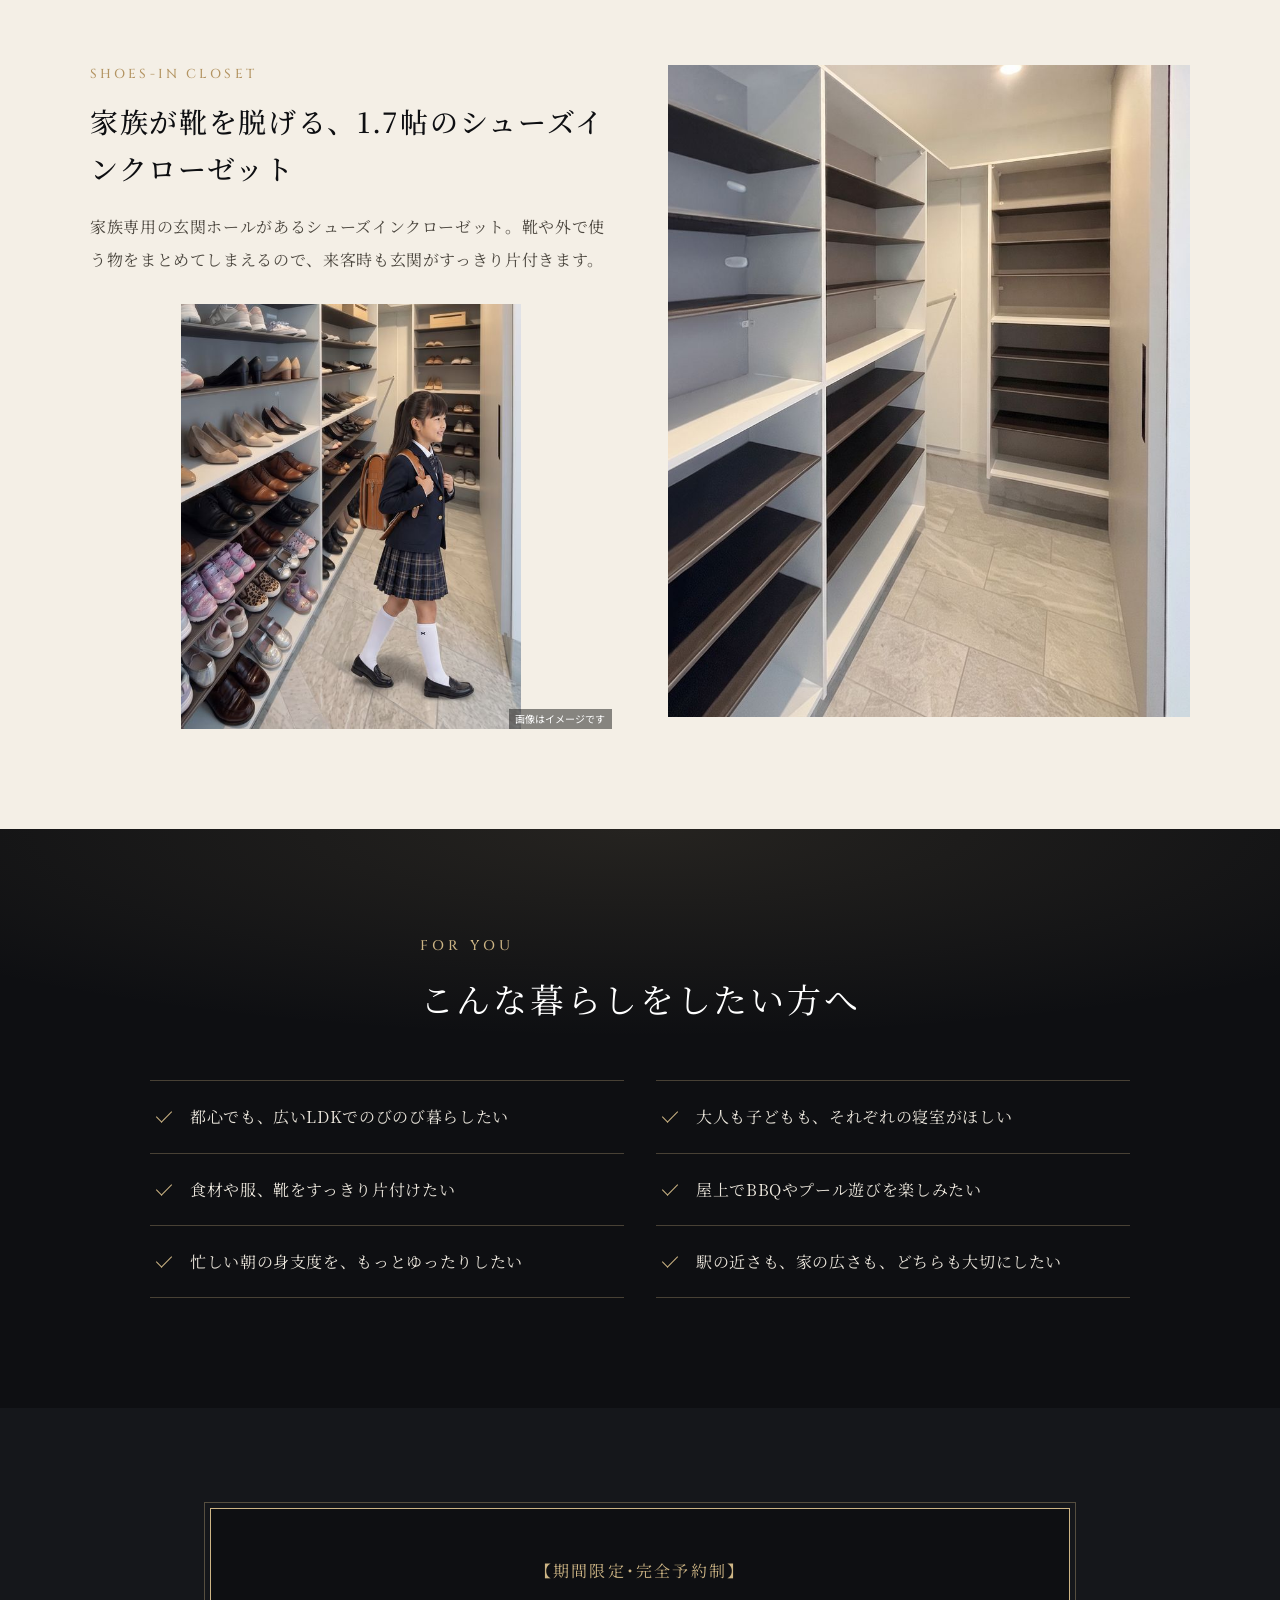
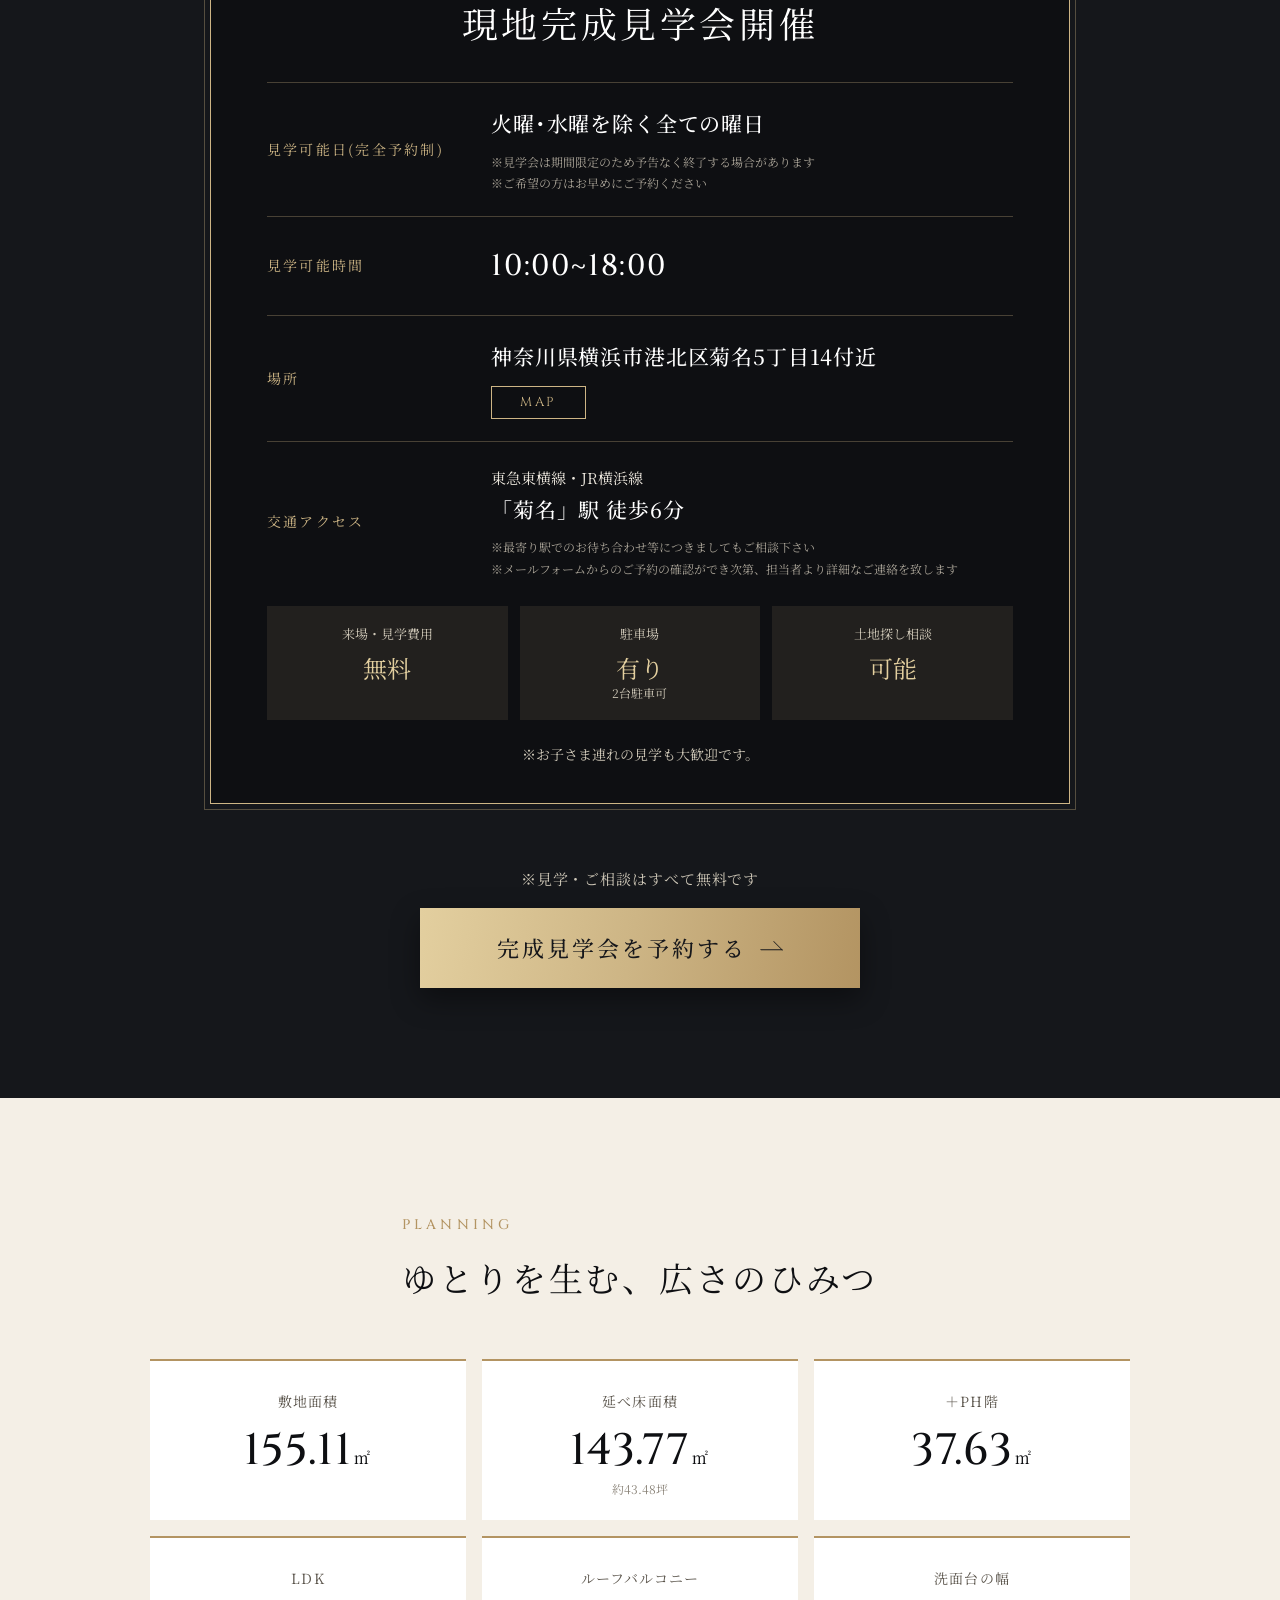
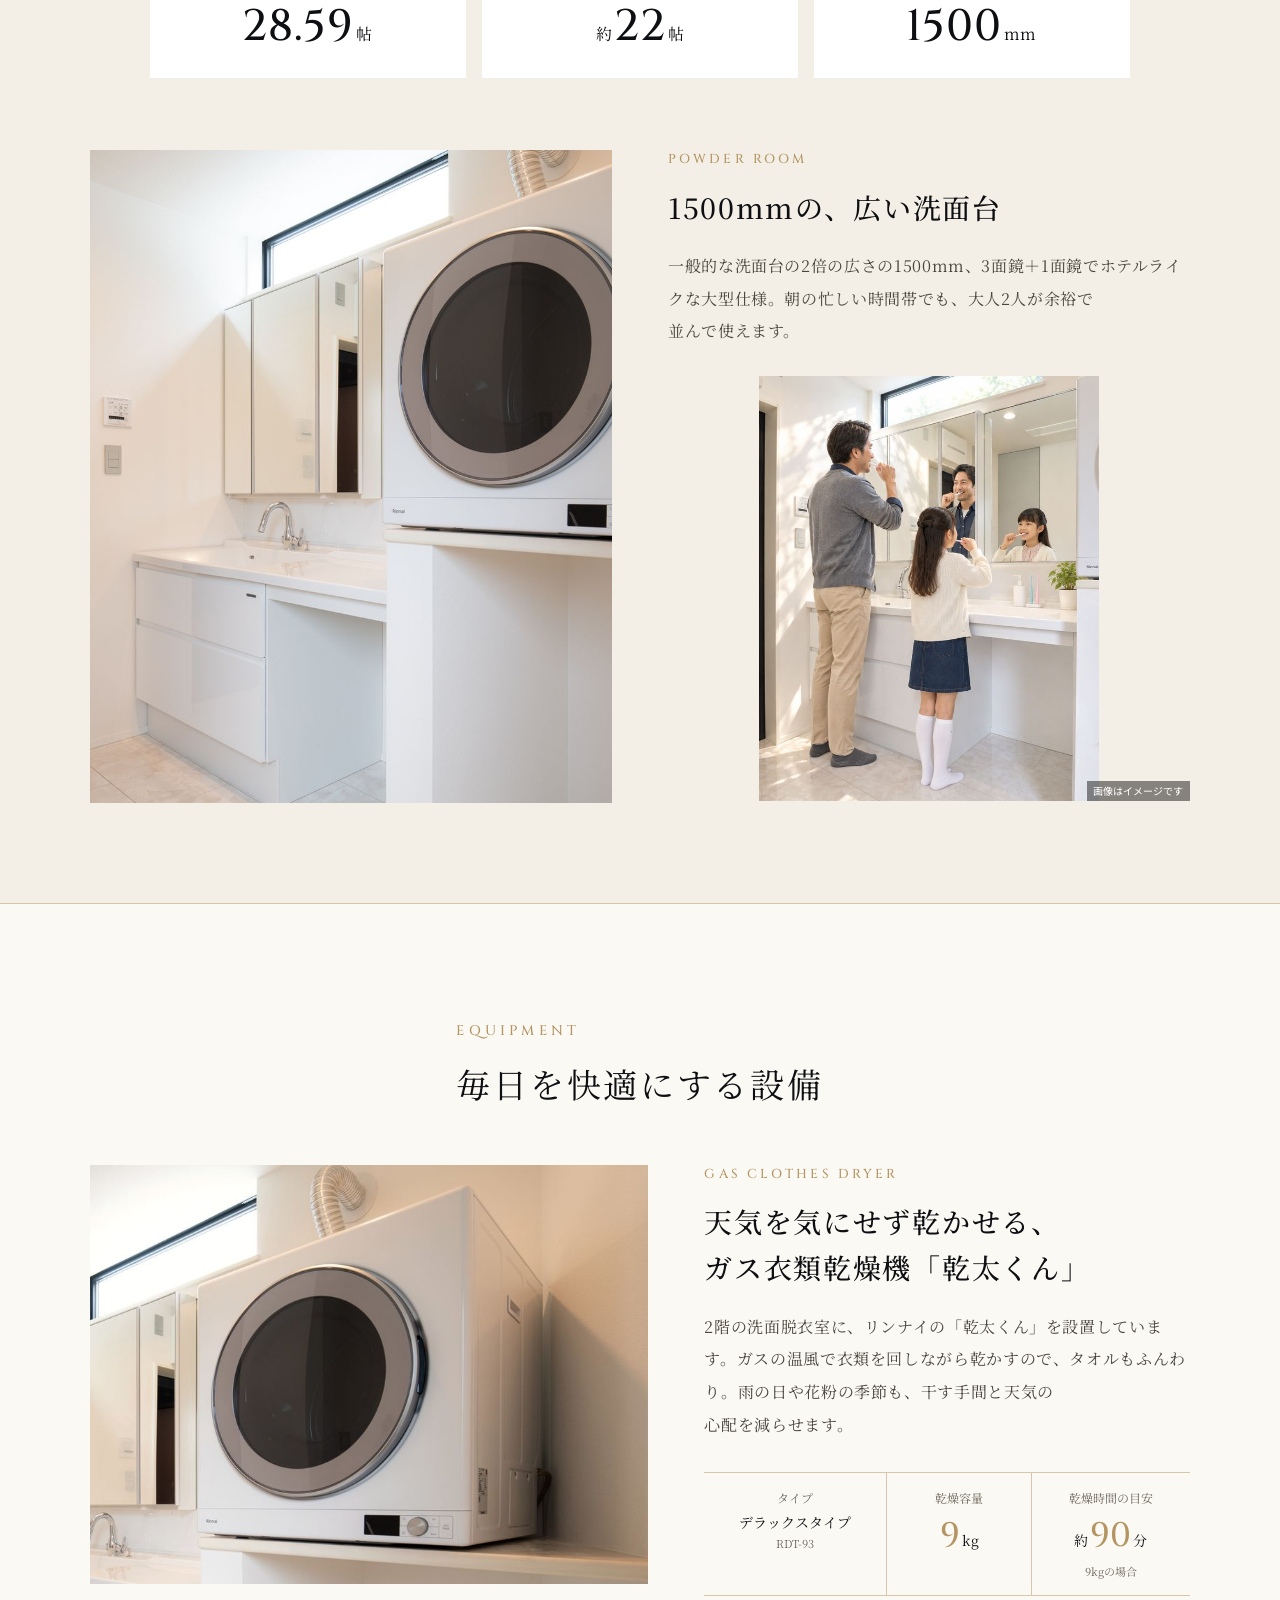
==== commit e0fdf9a0: "お子さま来場者特典「おさんぽカメラカード」のバナー（クリスマス版）と予約ボタンを、見学会の体験の下に追加 Co-Authored-By: Claude Sonnet 5.5 <noreply@anth" ====
--- a/kikuna-2/index.html
+++ b/kikuna-2/index.html
@@ -19,8 +19,8 @@
       href="img/fv/fv_living_1400.jpg"
       imagesrcset="img/fv/fv_living_1400.jpg 1400w, img/fv/fv_living_2400.jpg 2400w" imagesizes="170vw">
 
-<link rel="stylesheet" href="css/style.css?v=20261126g">
-<link rel="stylesheet" href="css/lower.css?v=20261126g">
+<link rel="stylesheet" href="css/style.css?v=20261126h">
+<link rel="stylesheet" href="css/lower.css?v=20261126h">
 <link rel="stylesheet" href="css/form.css">
 <script>window.LP_PREVIEW = true;</script>
 </head>
@@ -481,6 +481,18 @@
       <ul class="exp__three"><li><img src="img/experience/pantry_sp_375.jpg" srcset="img/experience/pantry_sp_375.jpg 375w, img/experience/pantry_sp_512.jpg 512w" sizes="(min-width: 768px) 300px, 31vw" width="512" height="883" alt="パントリー" loading="lazy" decoding="async"><span>パントリー</span></li><li><img src="img/experience/wic_sp_375.jpg" srcset="img/experience/wic_sp_375.jpg 375w, img/experience/wic_sp_512.jpg 512w" sizes="(min-width: 768px) 300px, 31vw" width="512" height="883" alt="ウォークインクローゼット" loading="lazy" decoding="async"><span>ウォークイン<br>クローゼット</span></li><li><img src="img/experience/sic_sp_375.jpg" srcset="img/experience/sic_sp_375.jpg 375w, img/experience/sic_sp_512.jpg 512w" sizes="(min-width: 768px) 300px, 31vw" width="512" height="883" alt="シューズインクローゼット" loading="lazy" decoding="async"><span>シューズイン<br>クローゼット</span></li></ul>
       <p class="exp__text">住まい全体にゆとりをもたらす、<br class="sp">頼もしい収納空間です。</p>
     </div>
+    <!-- お子さま来場者特典（美しが丘LPと同じ位置：見学会の体験の下）。画像はクリスマス版：時期が過ぎたら差し替える -->
+    <div class="osanpo">
+      <picture>
+        <source media="(max-width:767px)" srcset="img/experience/osanpo_cris_sp.png" width="1089" height="907">
+        <img src="img/experience/osanpo_cris_pc.png" alt="お子さま来場者特典 週末のおでかけは家族みんなでモデルハウス探検！ かんたんペーパークラフト「おさんぽカメラカード」プレゼント" width="1805" height="676" loading="lazy" decoding="async">
+      </picture>
+    </div>
+    <div class="reserve exp__reserve">
+      <p class="exp__reserve-lead">写真では伝わらない<br class="sp">「広さ」と「心地よさ」を<br>実際の家で体感してみませんか？</p>
+      <a class="cta__btn" href="#form"><span class="cta__btn-label">完成見学会を予約する</span></a>
+      <p class="cta__note exp__reserve-note">※見学・ご相談はすべて無料です</p>
+    </div>
   </section>
 
   <section class="day">
@@ -754,7 +766,7 @@
   <img class="zoom__img" src="" alt="" width="917" height="1092">
 </dialog>
 
-<script src="js/main.js?v=20261126g" defer></script>
+<script src="js/main.js?v=20261126h" defer></script>
 <script src="js/form.js" defer></script>
 </body>
 </html>
--- a/kikuna-2/css/lower.css
+++ b/kikuna-2/css/lower.css
@@ -149,6 +149,11 @@
 .exp__three{ display:grid; grid-template-columns:repeat(3, 1fr); gap:.6rem; margin:0; padding:0 1.2rem; list-style:none; }
 .exp__three img{ width:100%; aspect-ratio:4 / 7; object-fit:cover; }
 .exp__three span{ display:block; margin-top:.8rem; font-size:1.15rem; line-height:1.5; text-align:center; }
+.osanpo{ width:calc(100% - 4rem); max-width:765px; margin:4.8rem auto 0; padding:1rem; background:#fff; border-radius:.8rem; }   /* 画像の背景が透明なので、白い台紙に置く */
+.osanpo img{ width:100%; height:auto; }
+.exp__reserve{ margin-top:3.6rem; padding:0 2rem; }
+.exp__reserve-lead{ margin-bottom:2rem; font-size:1.45rem; line-height:2; letter-spacing:.05em; color:var(--c-text); }
+.exp__reserve-note{ margin:1.3rem 0 0; }
 
 /* =========================================================
    一日の過ごし方
@@ -367,6 +372,10 @@
   .exp__three img{ aspect-ratio:3 / 4; }
   .exp__three span{ margin-top:12px; font-size:15px; }
   .exp__three span br{ display:none; }
+  .osanpo{ width:85%; margin-top:56px; padding:16px; border-radius:10px; }
+  .exp__reserve{ margin-top:48px; padding:0; }
+  .exp__reserve-lead{ margin-bottom:26px; font-size:18px; }
+  .exp__reserve-note{ margin-top:18px; }
 
   .day{ padding:120px 40px; }
   .day__list{ max-width:960px; margin:64px auto 0; padding-left:36px; }
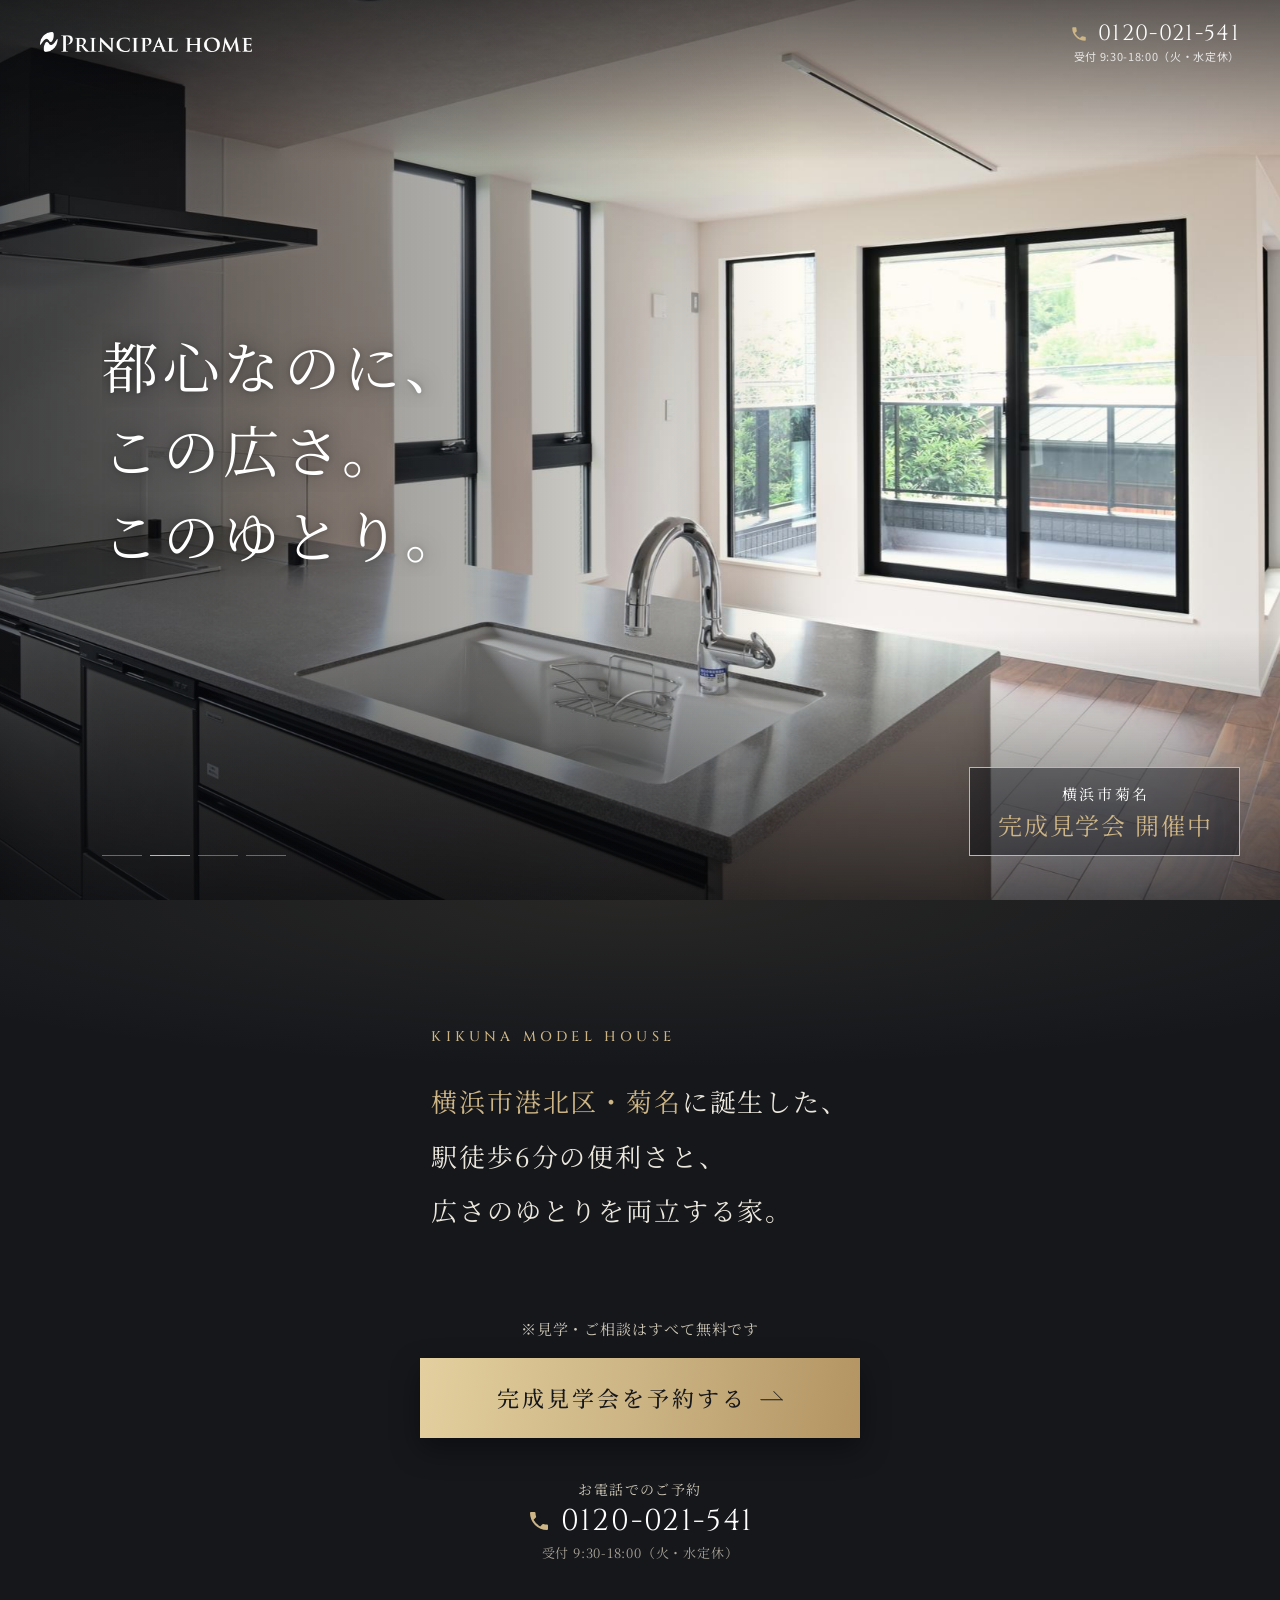
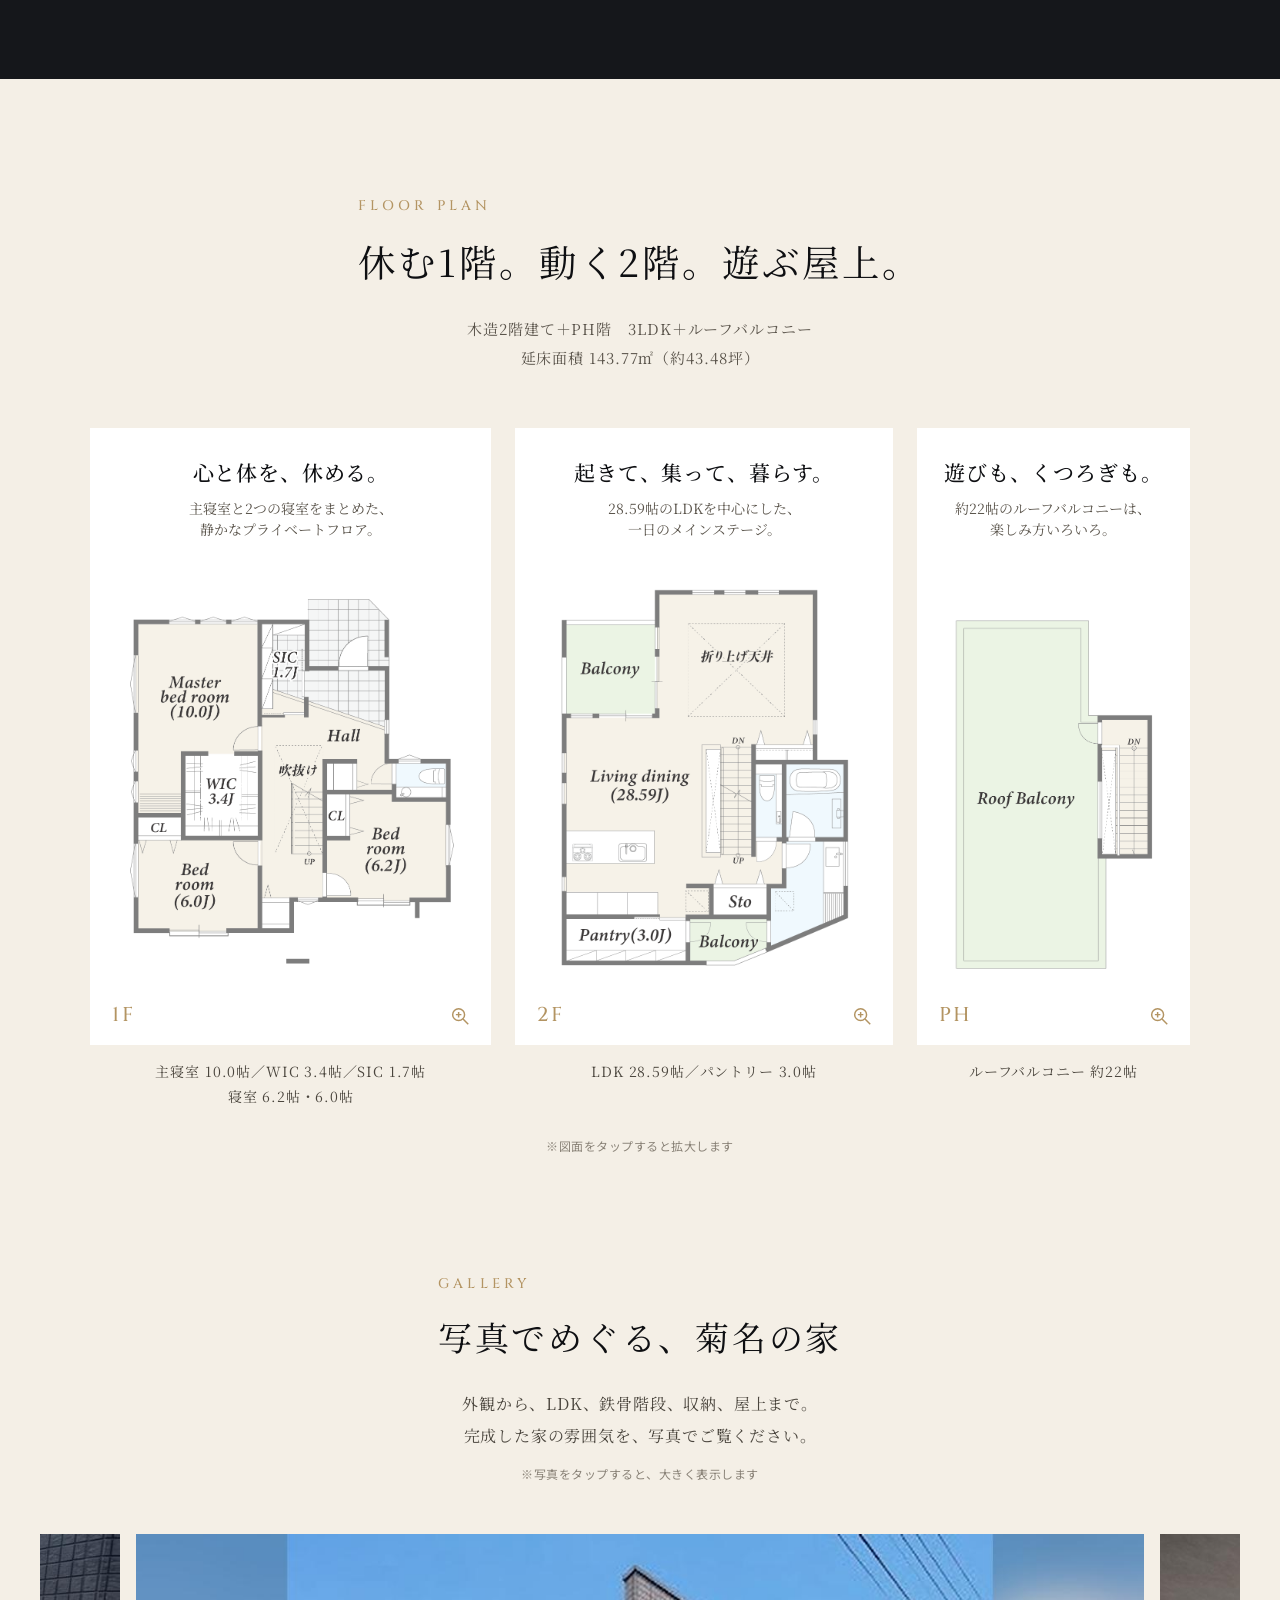
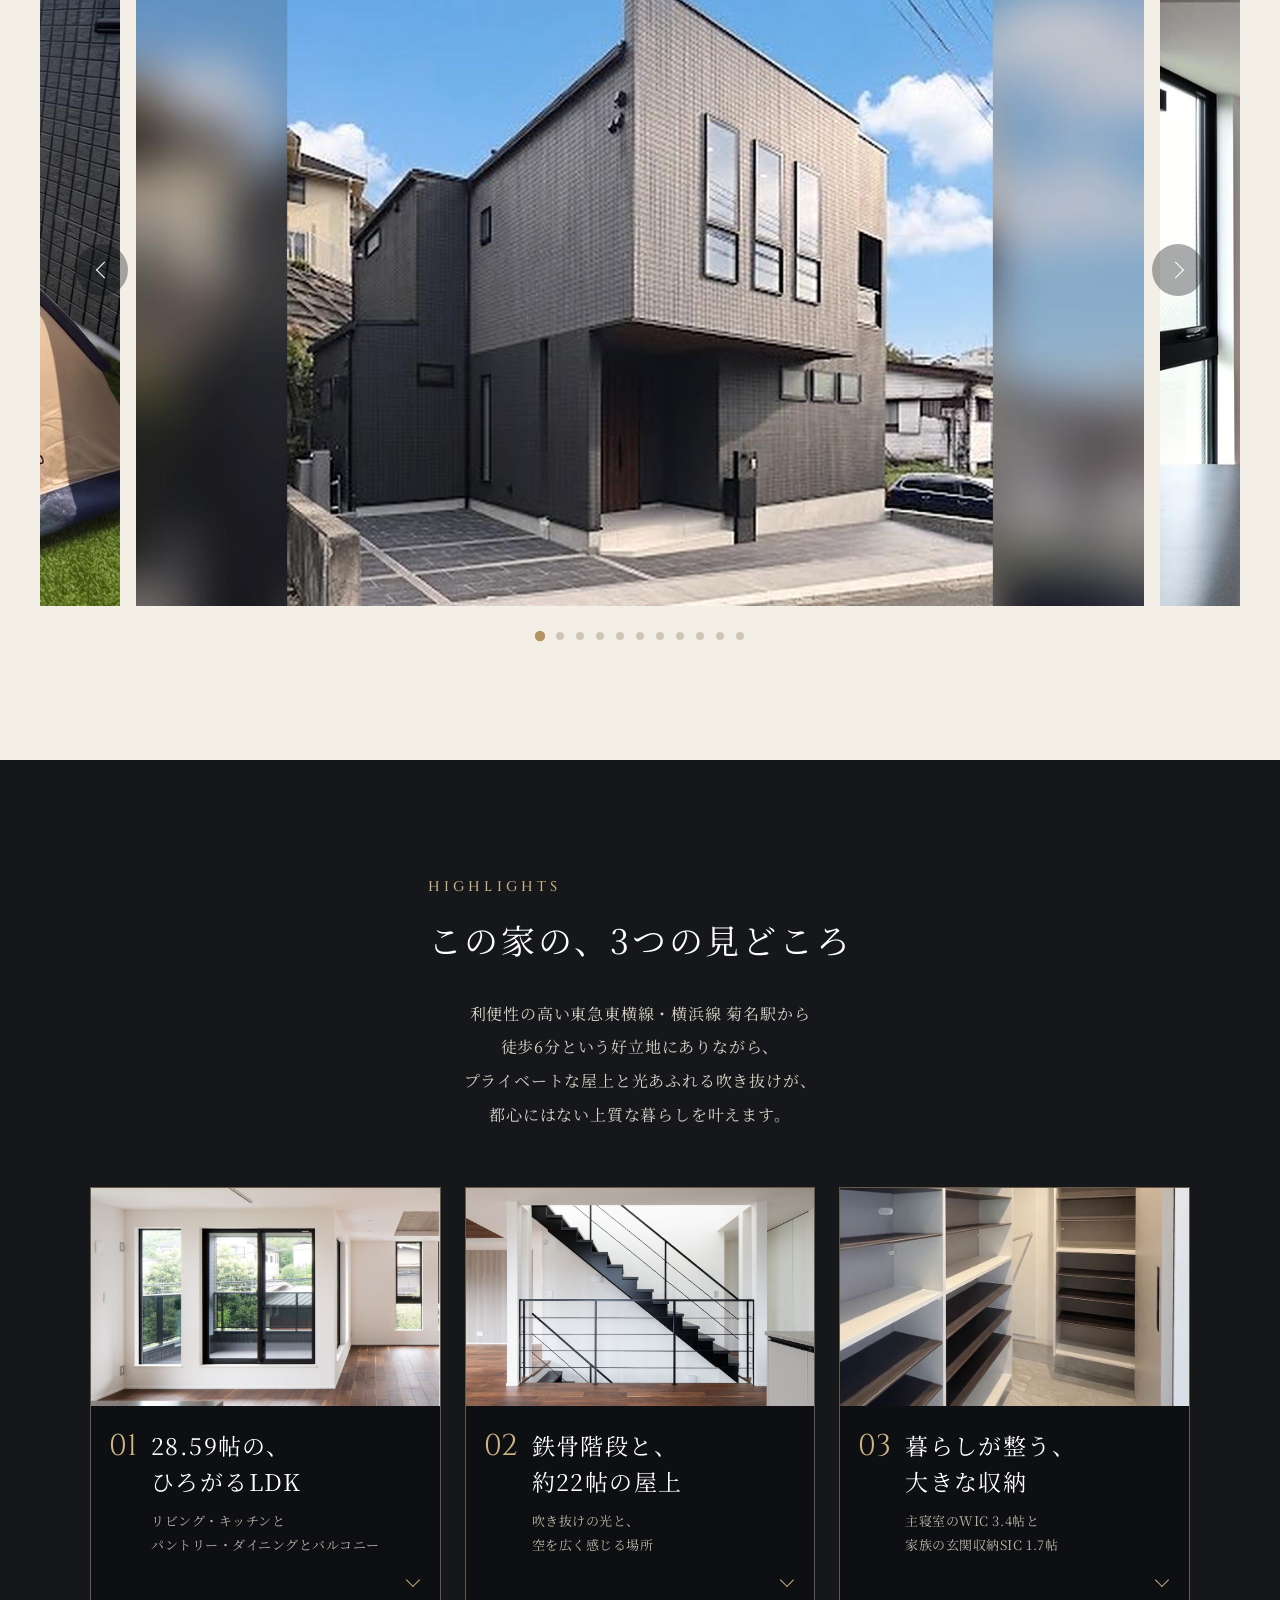
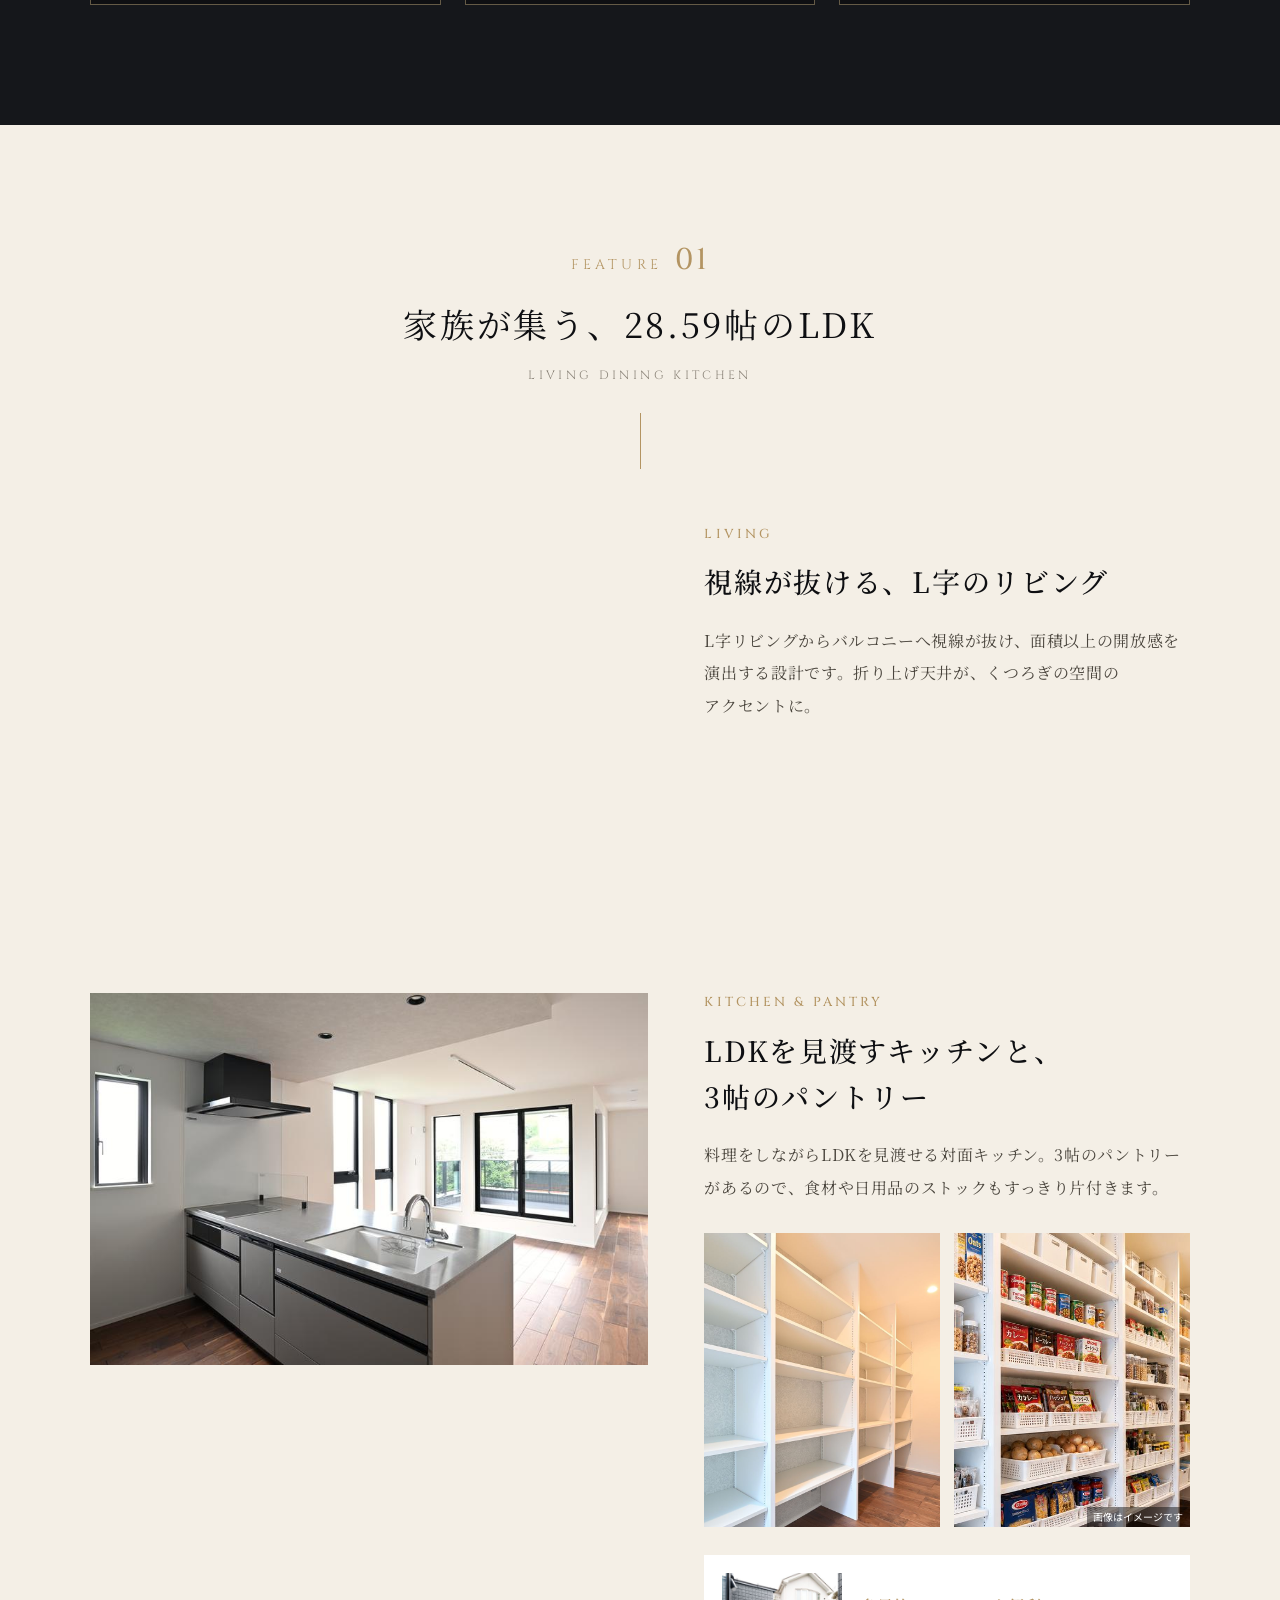
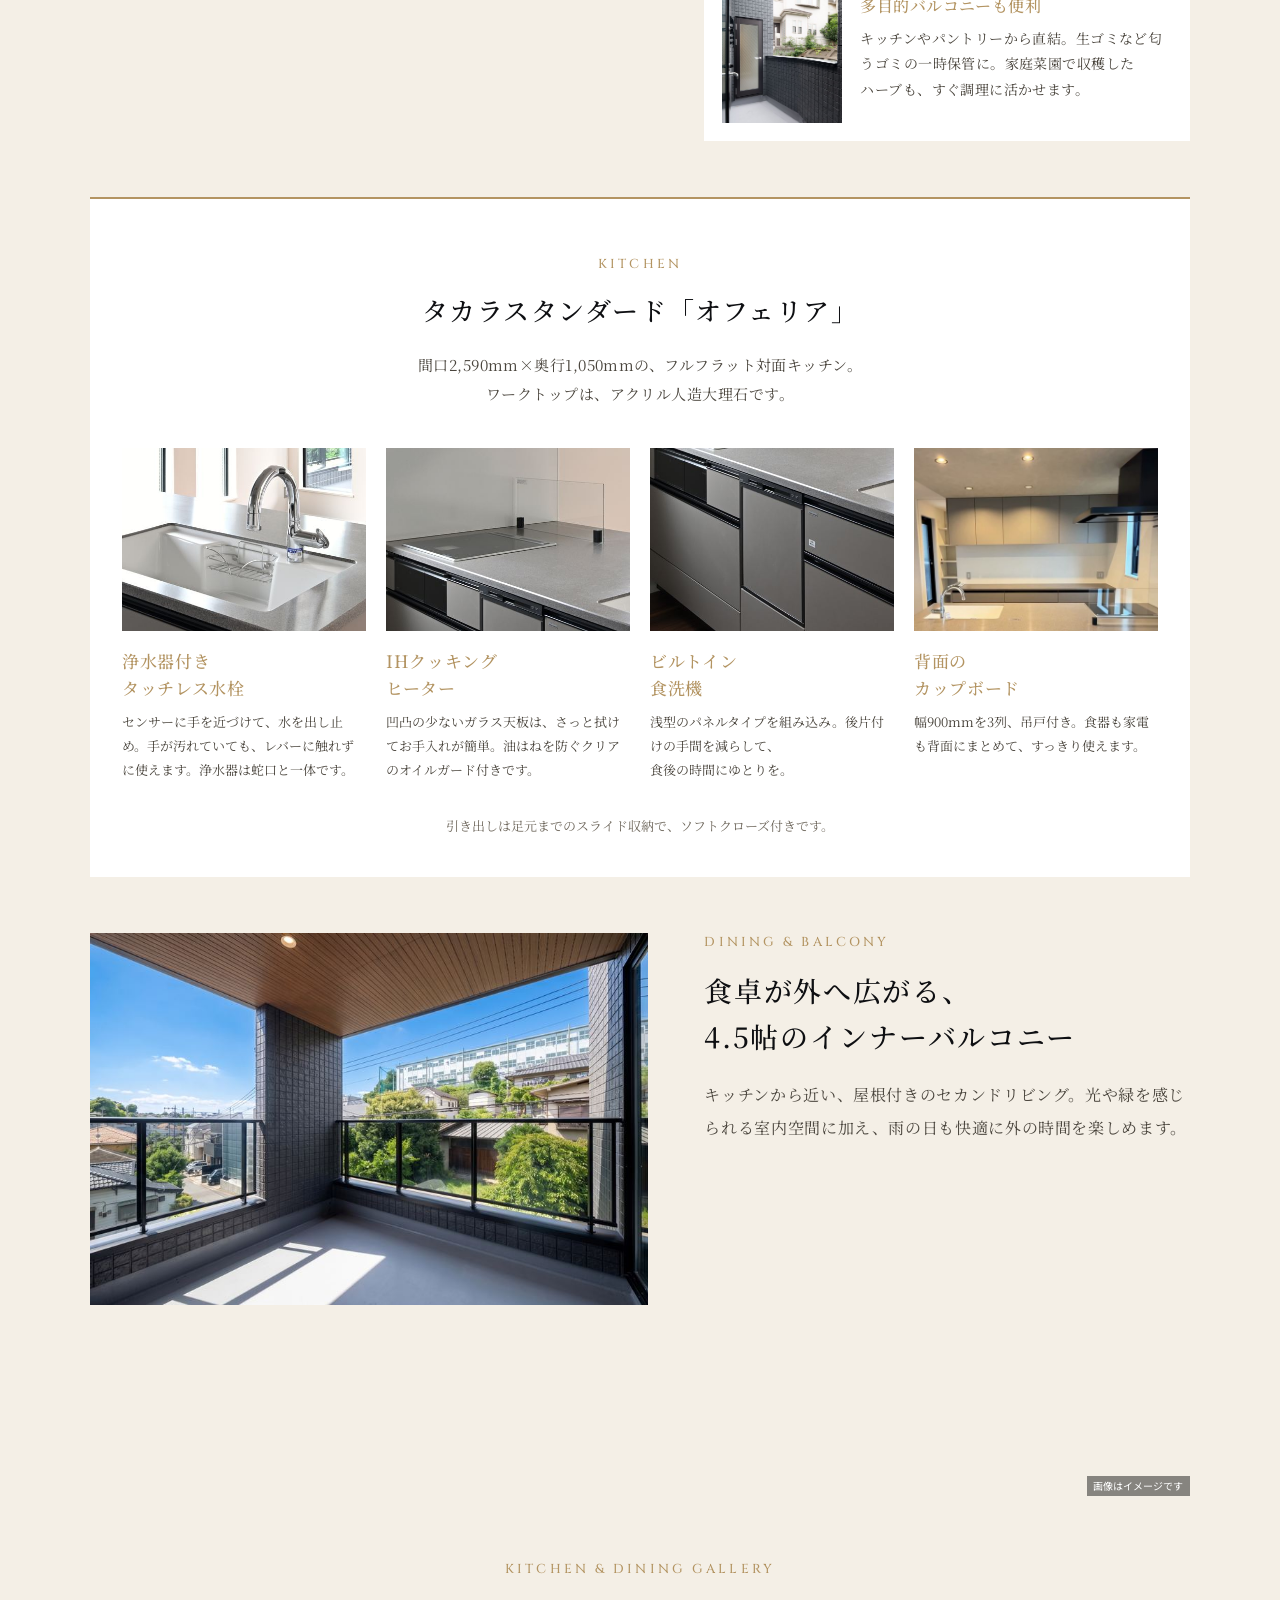
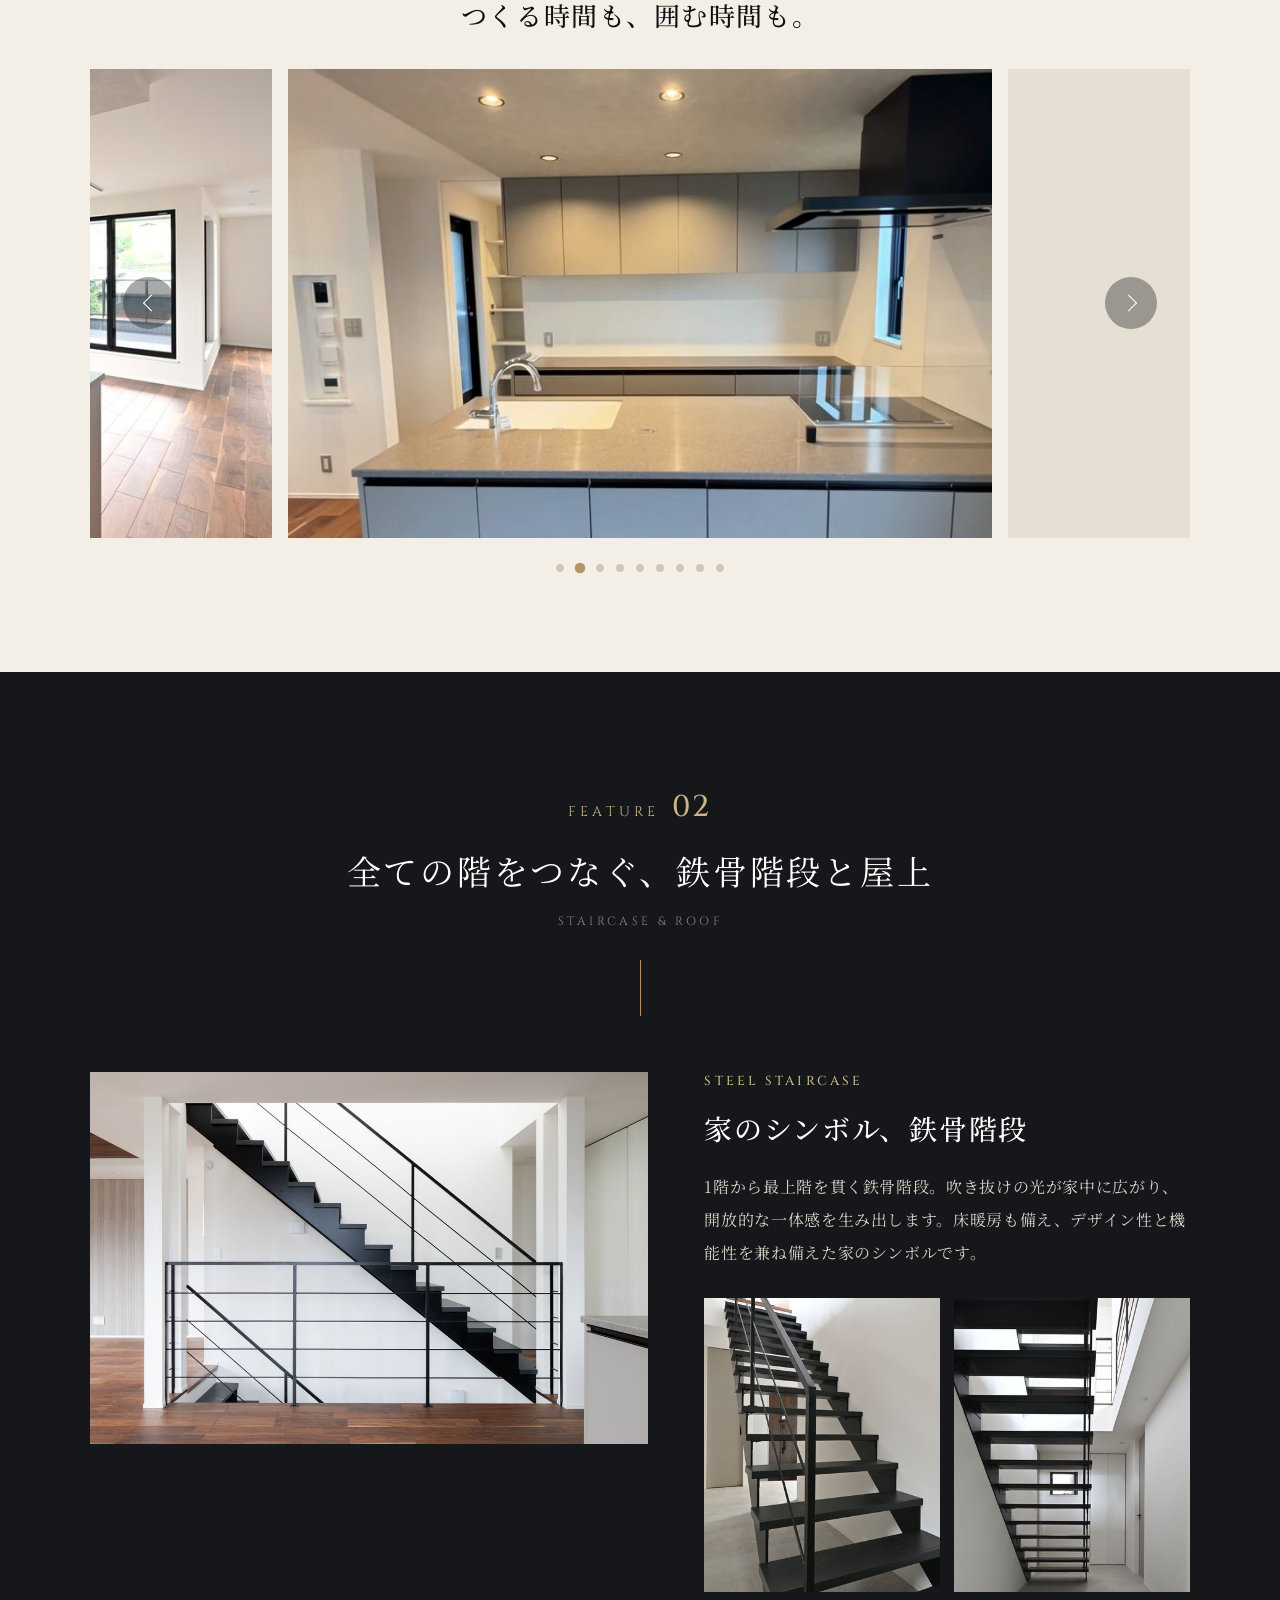
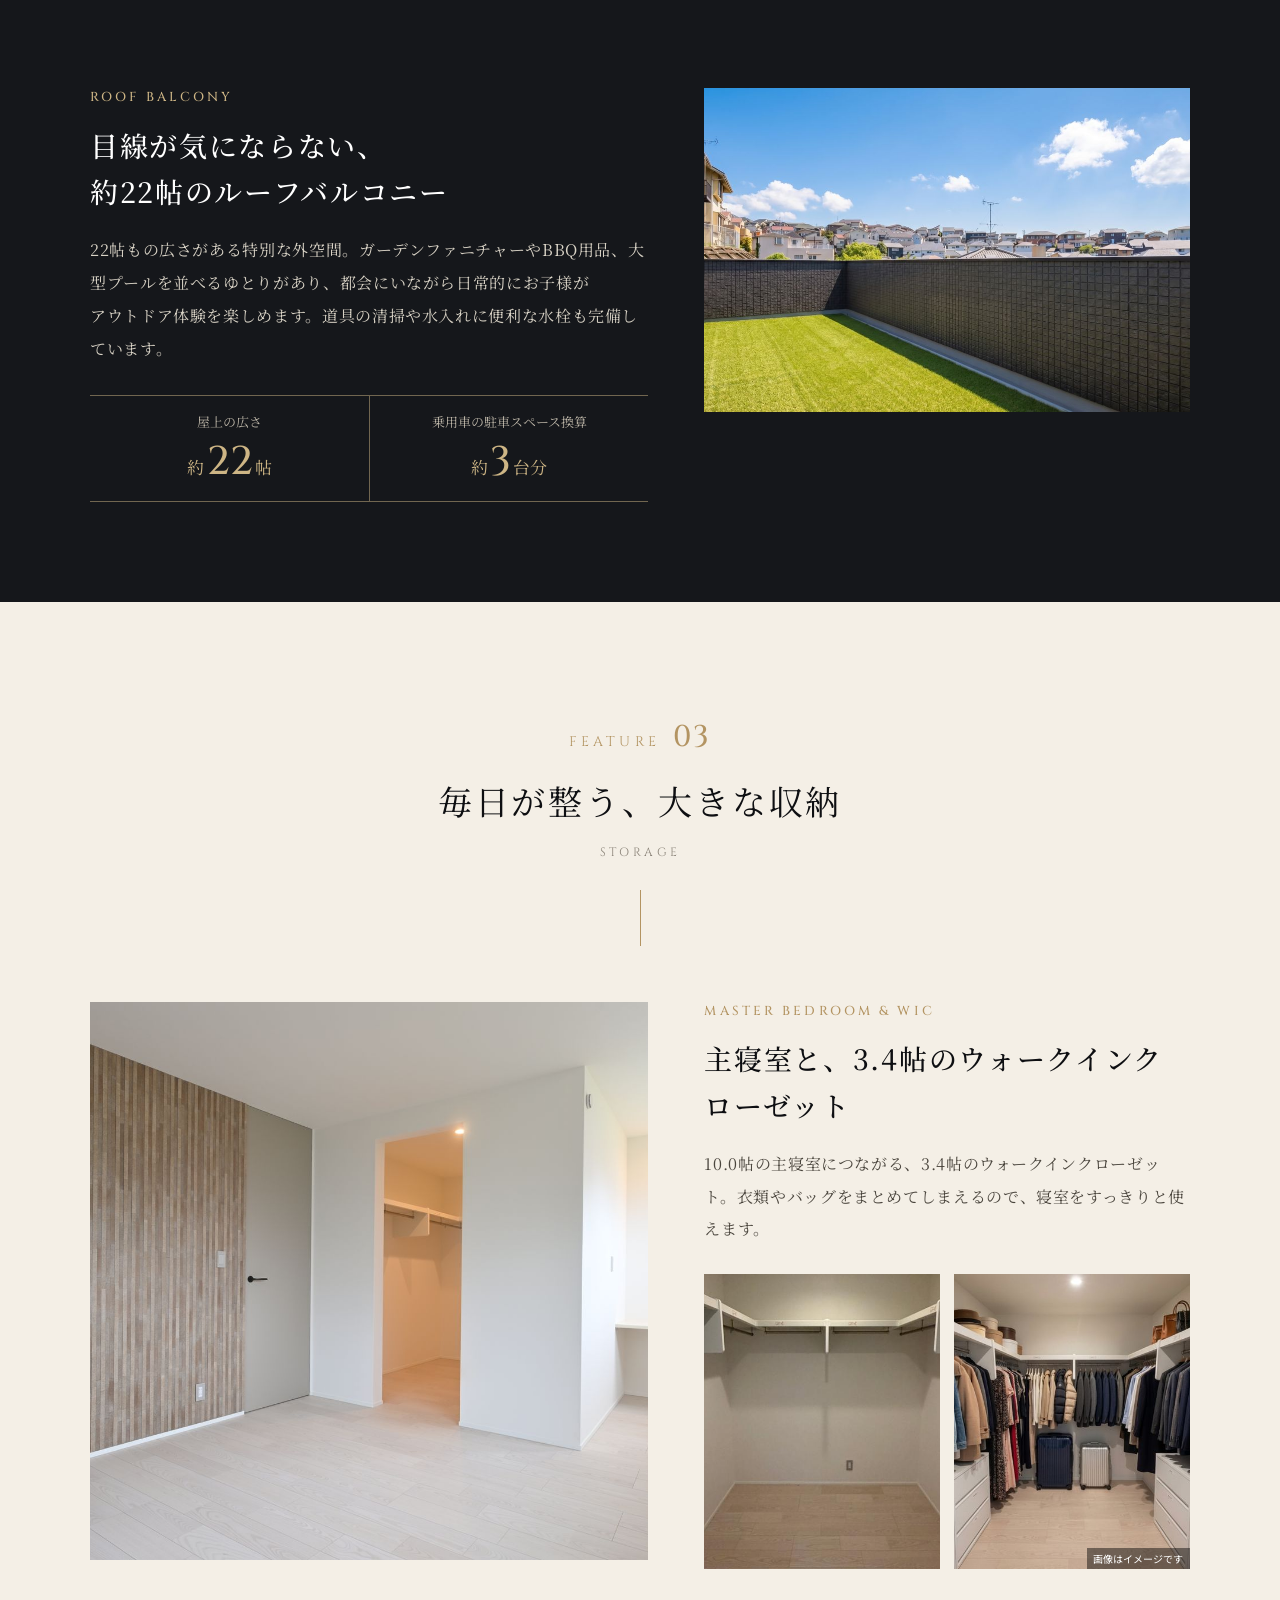
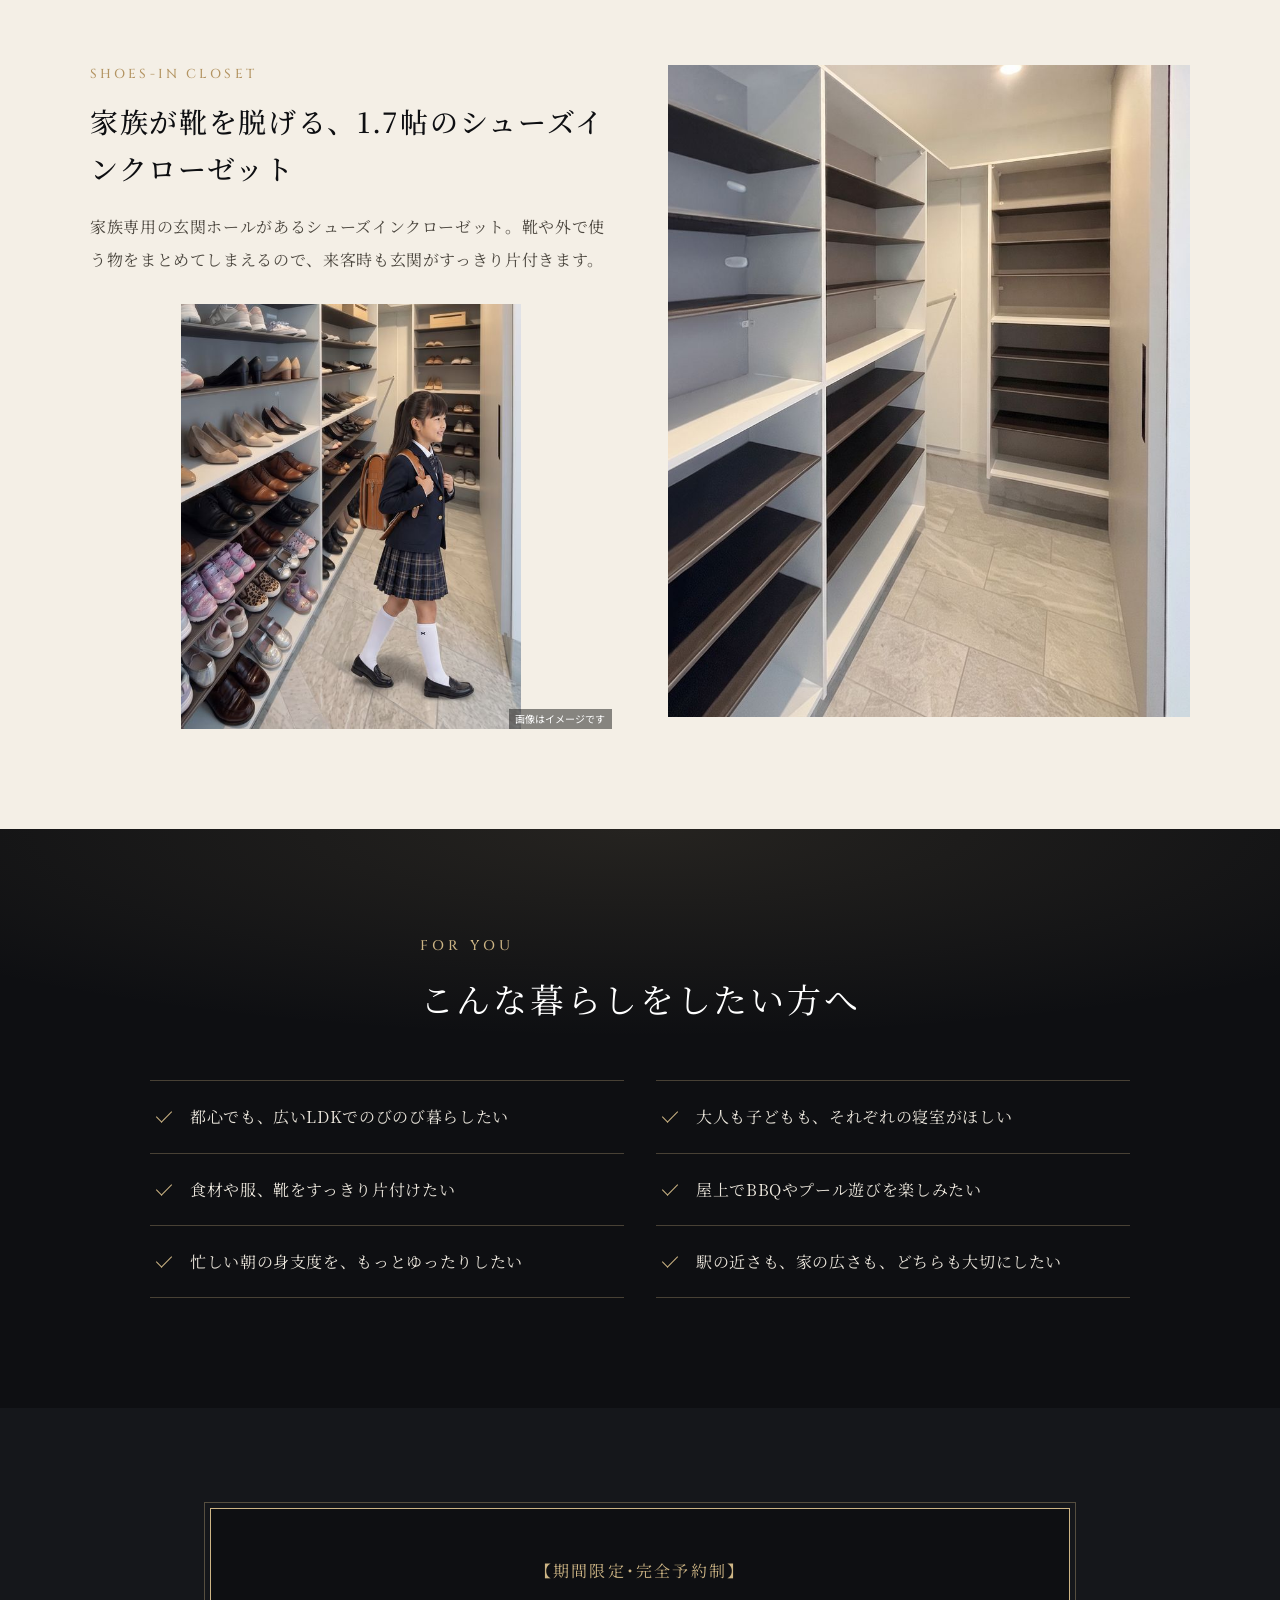
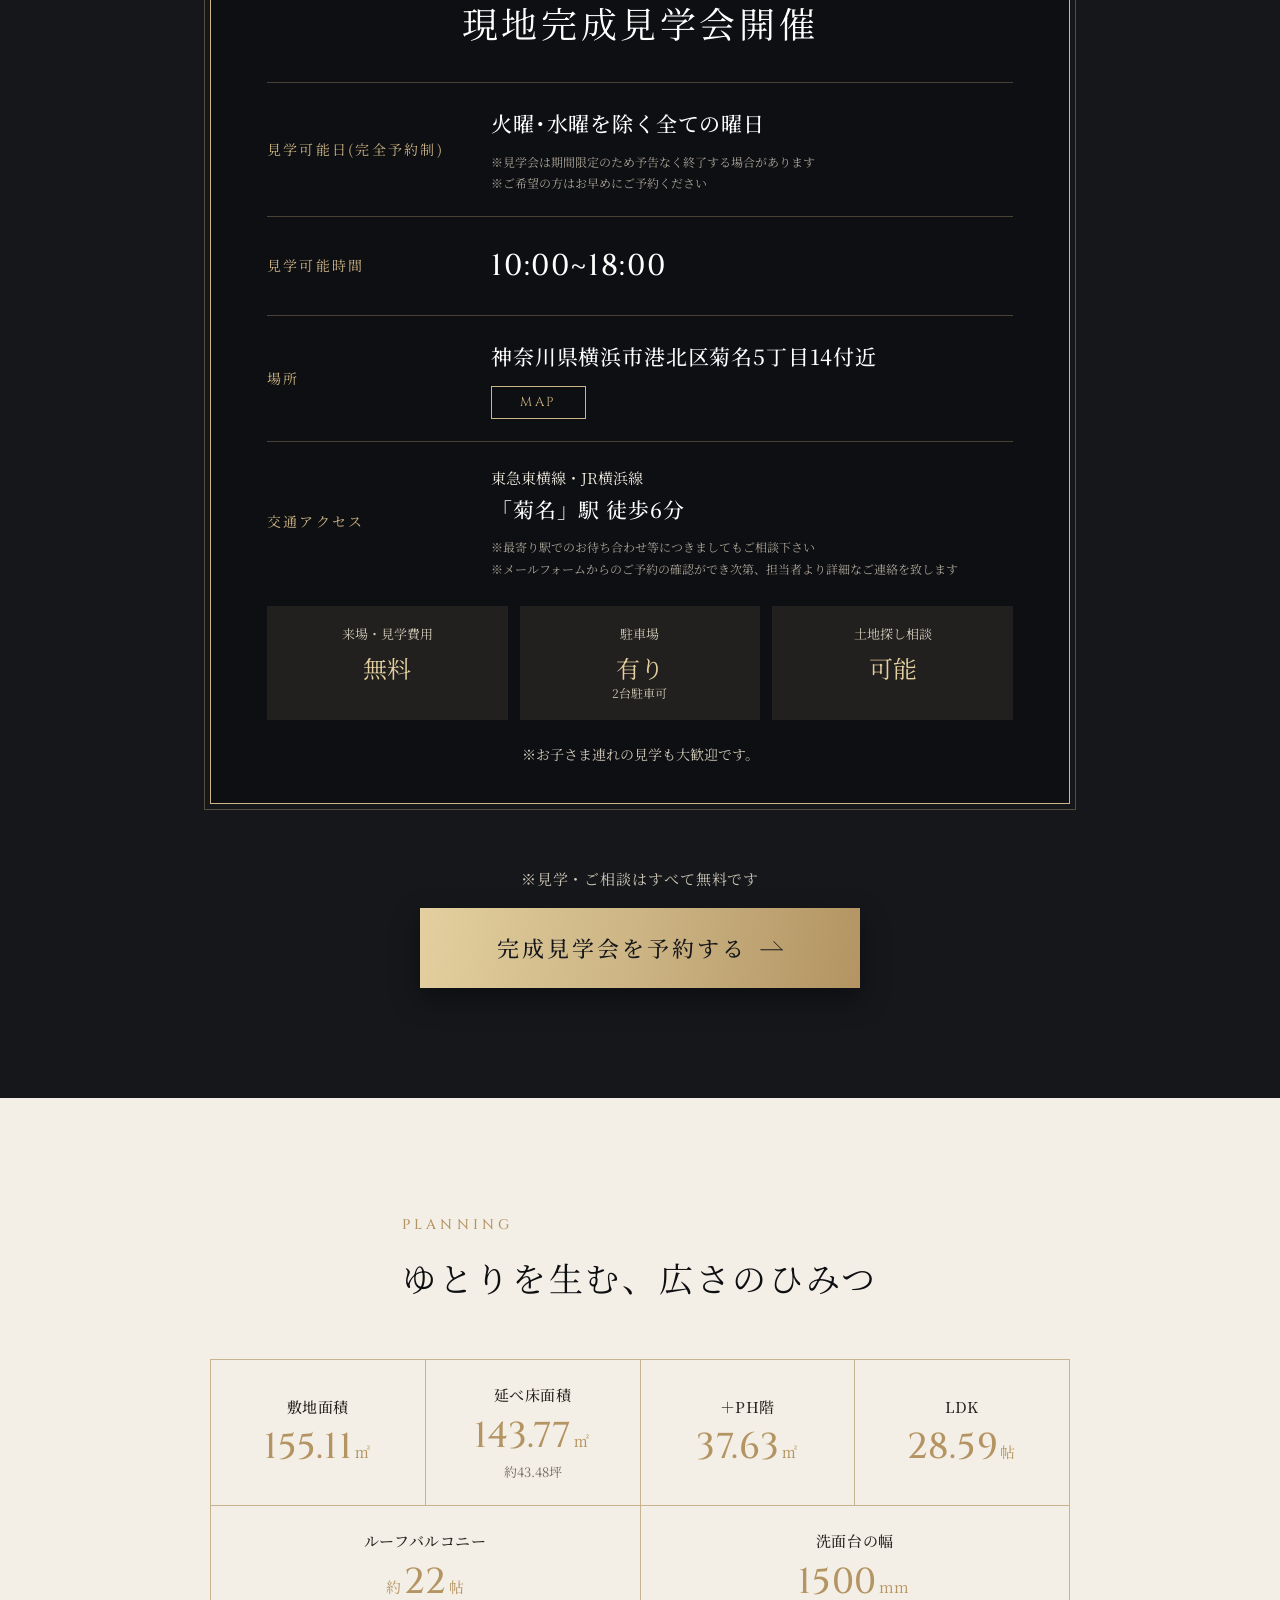
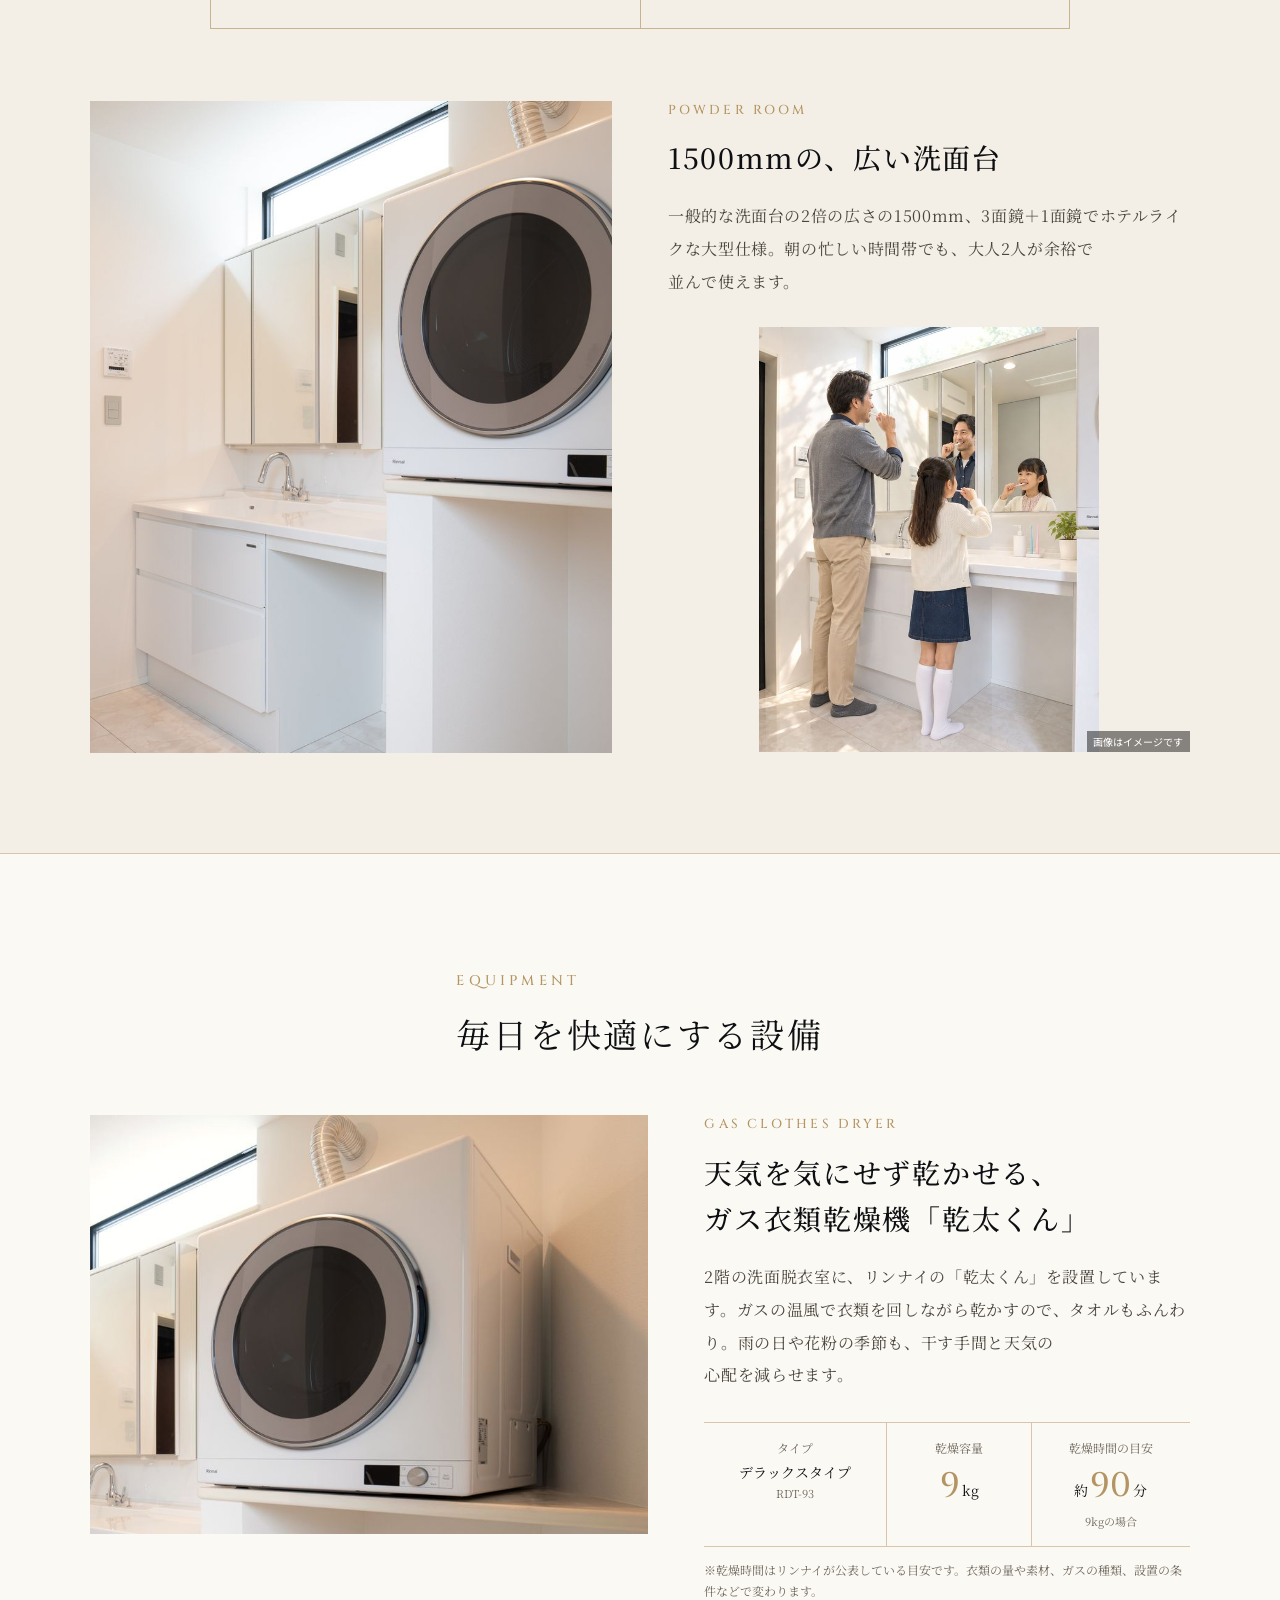
==== commit c7aed3b0: "広さのひみつ：敷地面積などの数字を、美しが丘と同じ形の表に Co-Authored-By: Claude Sonnet 5.5 <noreply@anthropic.com>" ====
--- a/kikuna-2/index.html
+++ b/kikuna-2/index.html
@@ -19,8 +19,8 @@
       href="img/fv/fv_living_1400.jpg"
       imagesrcset="img/fv/fv_living_1400.jpg 1400w, img/fv/fv_living_2400.jpg 2400w" imagesizes="170vw">
 
-<link rel="stylesheet" href="css/style.css?v=20261126h">
-<link rel="stylesheet" href="css/lower.css?v=20261126h">
+<link rel="stylesheet" href="css/style.css?v=20261126i">
+<link rel="stylesheet" href="css/lower.css?v=20261126i">
 <link rel="stylesheet" href="css/form.css">
 <script>window.LP_PREVIEW = true;</script>
 </head>
@@ -766,7 +766,7 @@
   <img class="zoom__img" src="" alt="" width="917" height="1092">
 </dialog>
 
-<script src="js/main.js?v=20261126h" defer></script>
+<script src="js/main.js?v=20261126i" defer></script>
 <script src="js/form.js" defer></script>
 </body>
 </html>
--- a/kikuna-2/css/lower.css
+++ b/kikuna-2/css/lower.css
@@ -128,13 +128,22 @@
    広さのひみつ（数字と洗面台）
    ========================================================= */
 .planning{ padding:7.2rem 0 3.2rem; }
-.nums{ display:grid; grid-template-columns:1fr 1fr; gap:1rem; margin:3.6rem 2rem 1.6rem; }
-.num{ padding:1.8rem .4rem 1.6rem; text-align:center; background:#fff; border-top:2px solid var(--c-gold-d); }
-.num dt{ font-size:1.2rem; letter-spacing:.08em; color:#5a544b; }
-.num dd{ margin:.6rem 0 0; line-height:1.2; color:var(--c-ink); }
-.num b{ font-family:var(--f-en); font-size:3rem; font-weight:500; letter-spacing:.02em; }
+.nums{                              /* 美しが丘LPと同じ形の表：枠線で区切る。スマホは2列×3段 */
+  display:grid; grid-template-columns:1fr 1fr;
+  margin:3.6rem 2rem 1.6rem;
+  border-top:1px solid rgba(179,148,98,.65); border-left:1px solid rgba(179,148,98,.65);
+}
+.num{
+  display:flex; flex-direction:column; justify-content:center;
+  padding:1.6rem .8rem;
+  text-align:center;
+  border-right:1px solid rgba(179,148,98,.65); border-bottom:1px solid rgba(179,148,98,.65);
+}
+.num dt{ font-size:1.3rem; font-weight:500; line-height:1.5; letter-spacing:.04em; color:#2b2722; }
+.num dd{ margin:.5rem 0 0; line-height:1.2; color:var(--c-gold-d); }
+.num b{ font-family:var(--f-en); font-size:2.9rem; font-weight:500; letter-spacing:.02em; }
 .num small{ margin:0 .2rem; font-size:1.3rem; }
-.num__sub{ display:block; margin-top:.4rem; font-size:1.1rem; color:#8a8378; }
+.num__sub{ display:block; margin-top:.4rem; font-size:1.1rem; line-height:1.3; color:#6f685d; }
 
 /* =========================================================
    体験
@@ -354,13 +363,15 @@
   .open__points small{ font-size:12px; }
   .open__kids{ margin-top:22px; font-size:14px; }
 
-  .nums{ grid-template-columns:repeat(3, 1fr); gap:16px; max-width:980px; margin:56px auto 0; }
-  .num{ padding:28px 8px 24px; }
-  .num dt{ font-size:14px; }
-  .num dd{ margin-top:10px; }
-  .num b{ font-size:44px; }
-  .num small{ font-size:16px; }
-  .num__sub{ font-size:12px; }
+  /* PC：上の段は4項目、下の段は2項目を横長に（美しが丘と同じ並び） */
+  .nums{ grid-template-columns:repeat(4, 1fr); max-width:860px; margin:56px auto 0; }
+  .num{ padding:24px 12px; }
+  .num:nth-child(5), .num:nth-child(6){ grid-column:span 2; }
+  .num dt{ font-size:15px; }
+  .num dd{ margin-top:8px; }
+  .num b{ font-size:clamp(28px, 3vw, 36px); }
+  .num small{ font-size:15px; }
+  .num__sub{ margin-top:6px; font-size:13px; }
 
   .exp{ padding:120px 40px; }
   .exp__lead{ margin-top:32px; font-size:16px; }
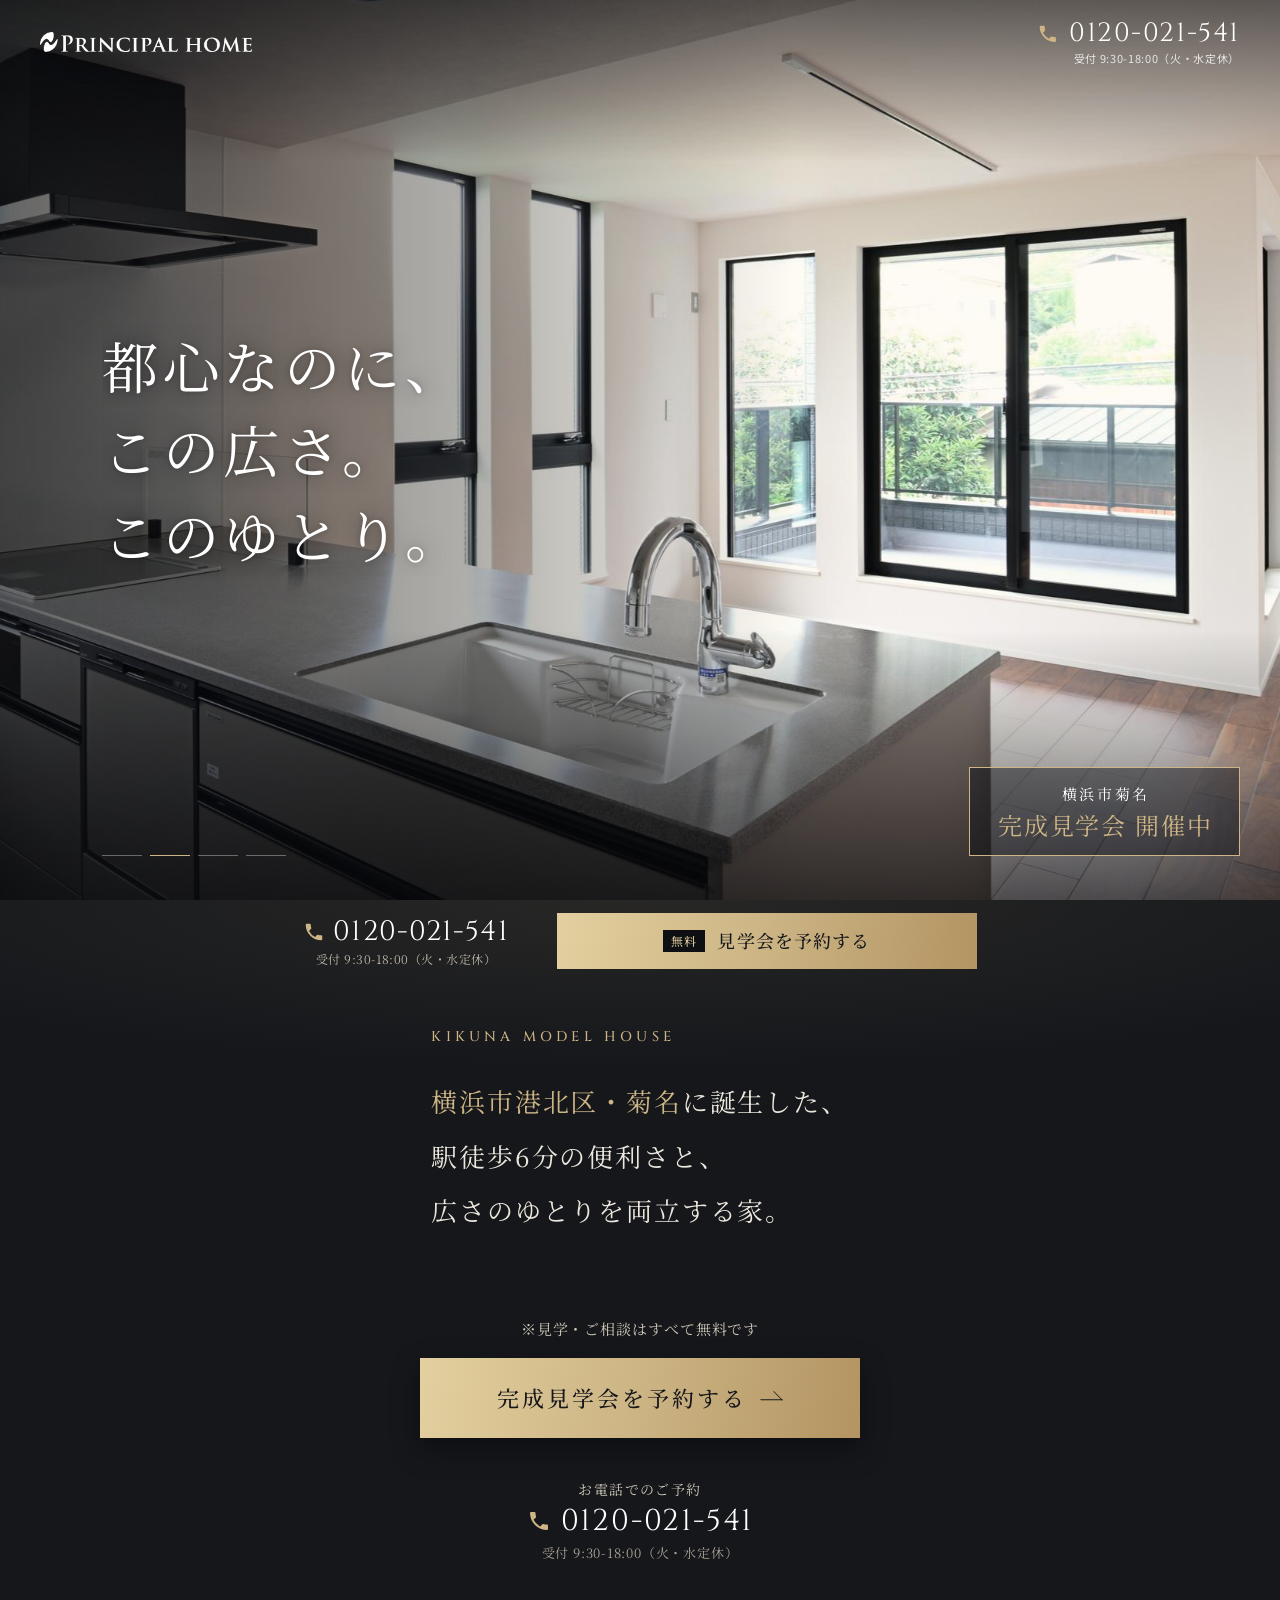
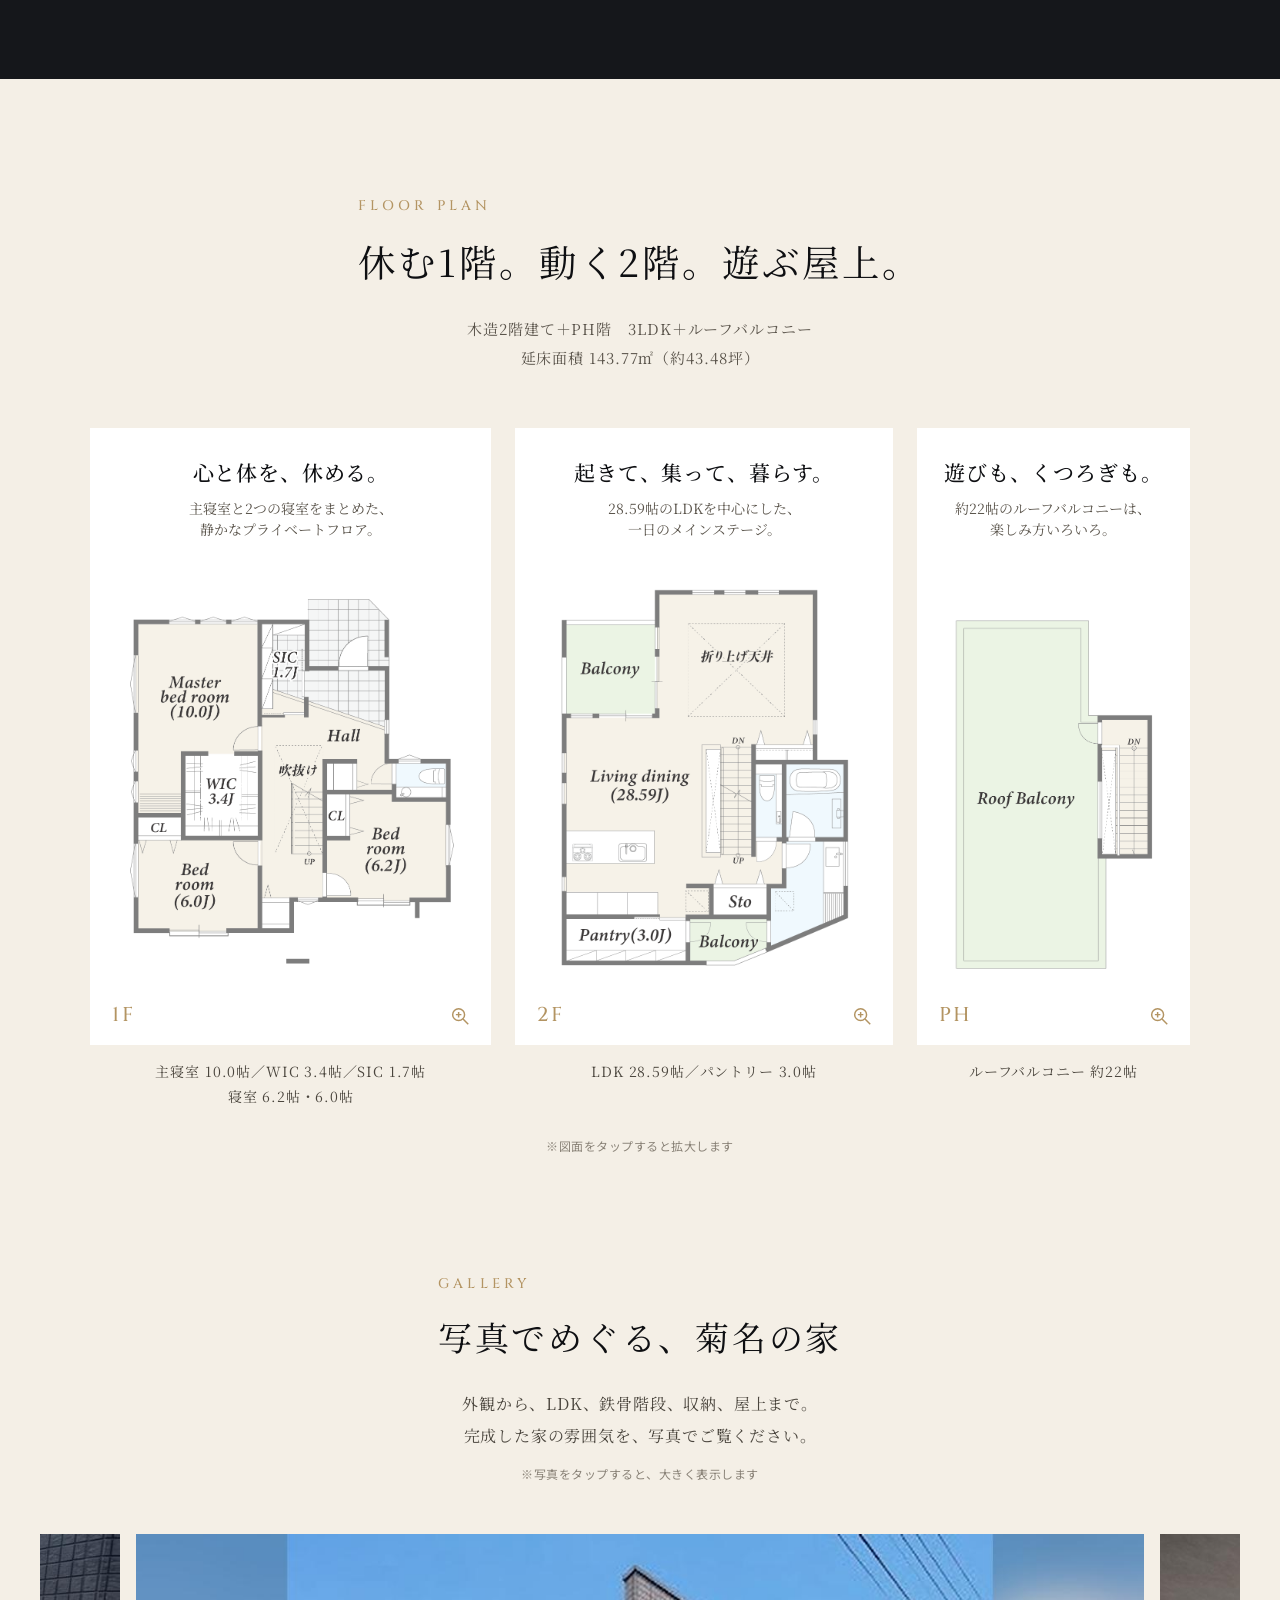
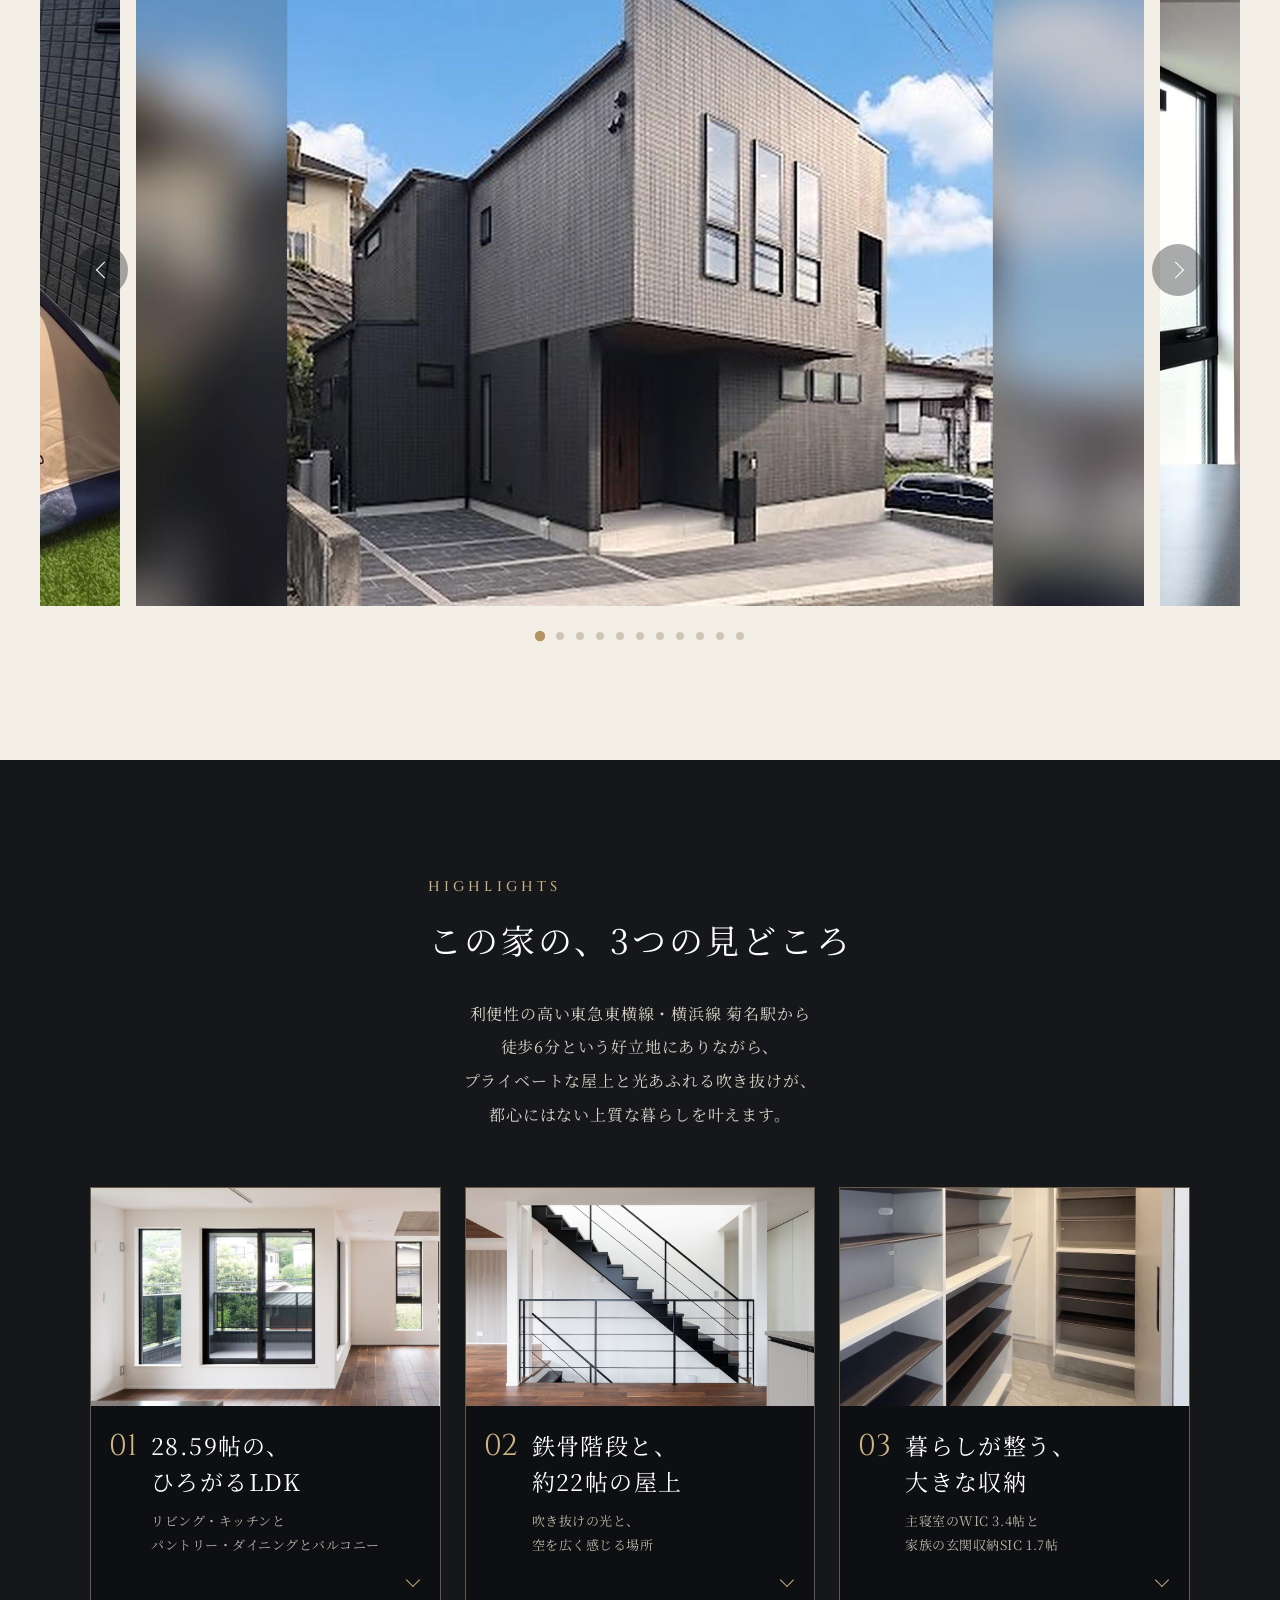
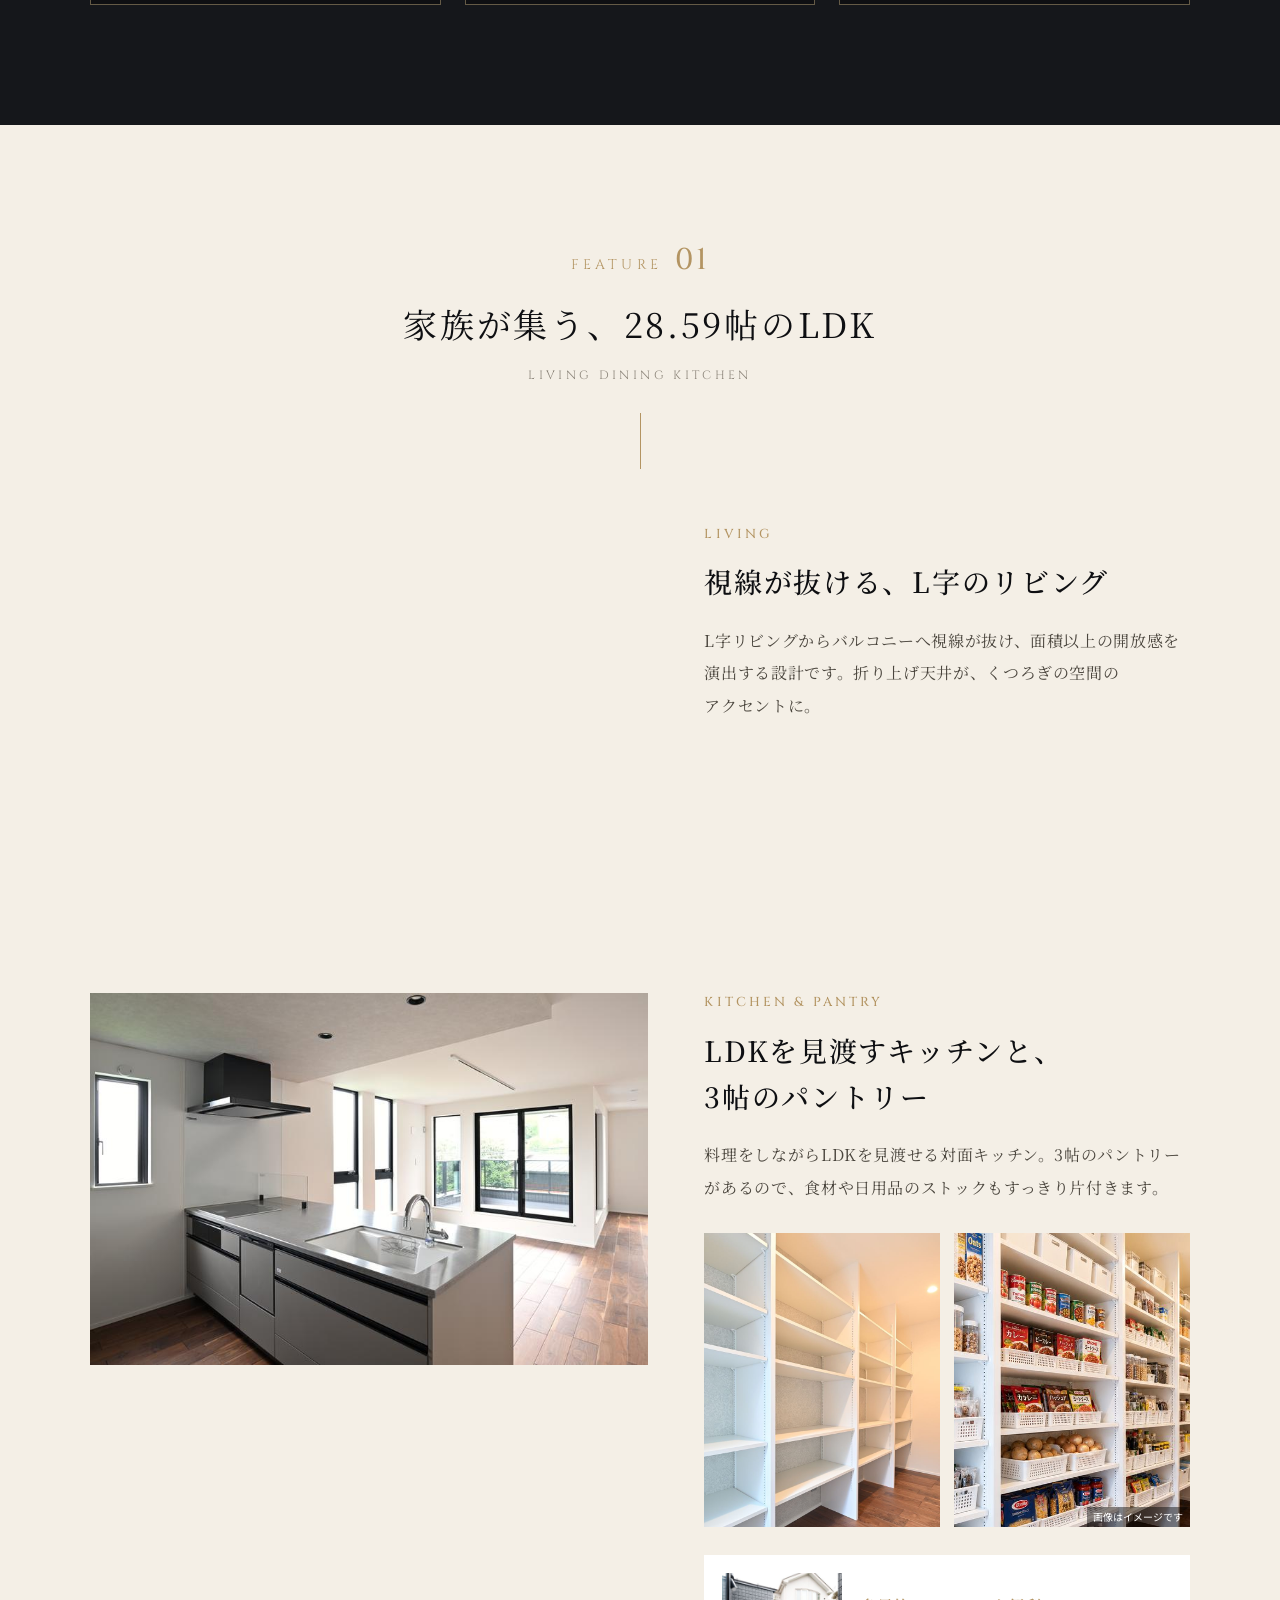
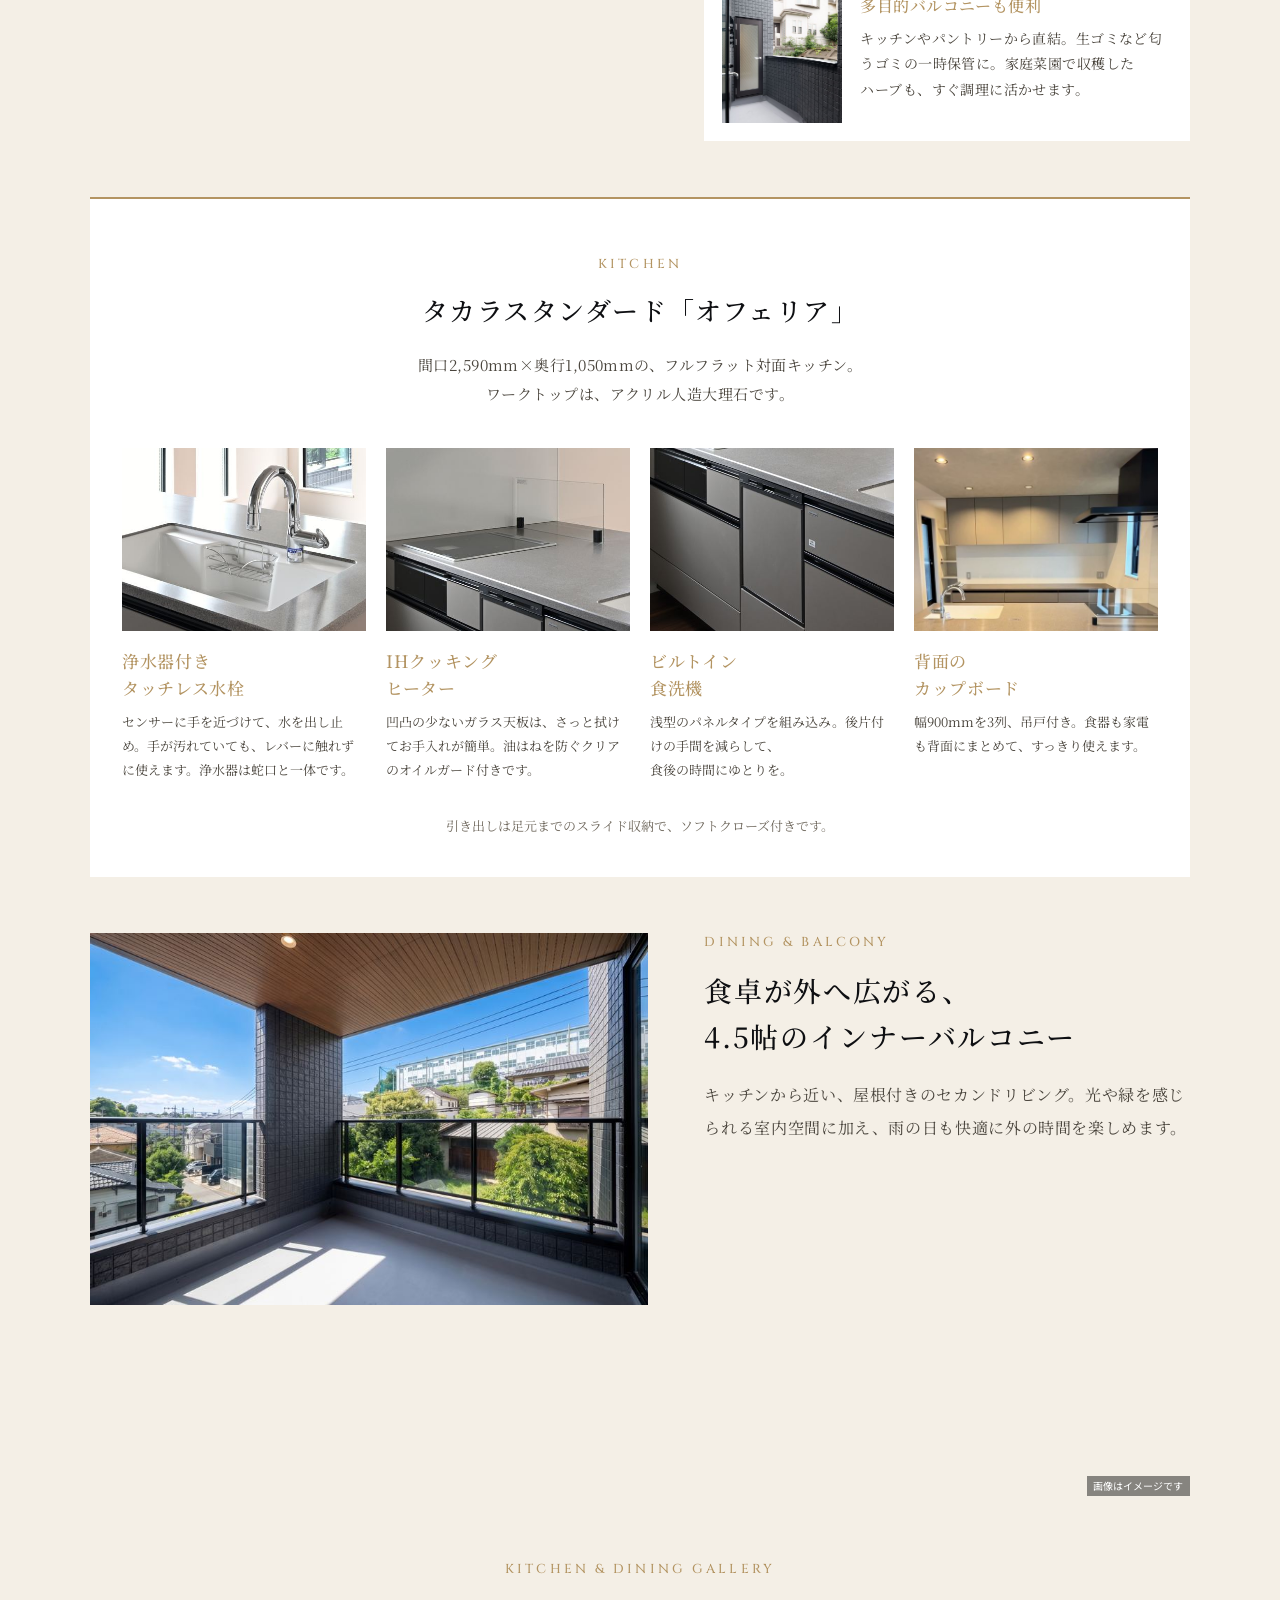
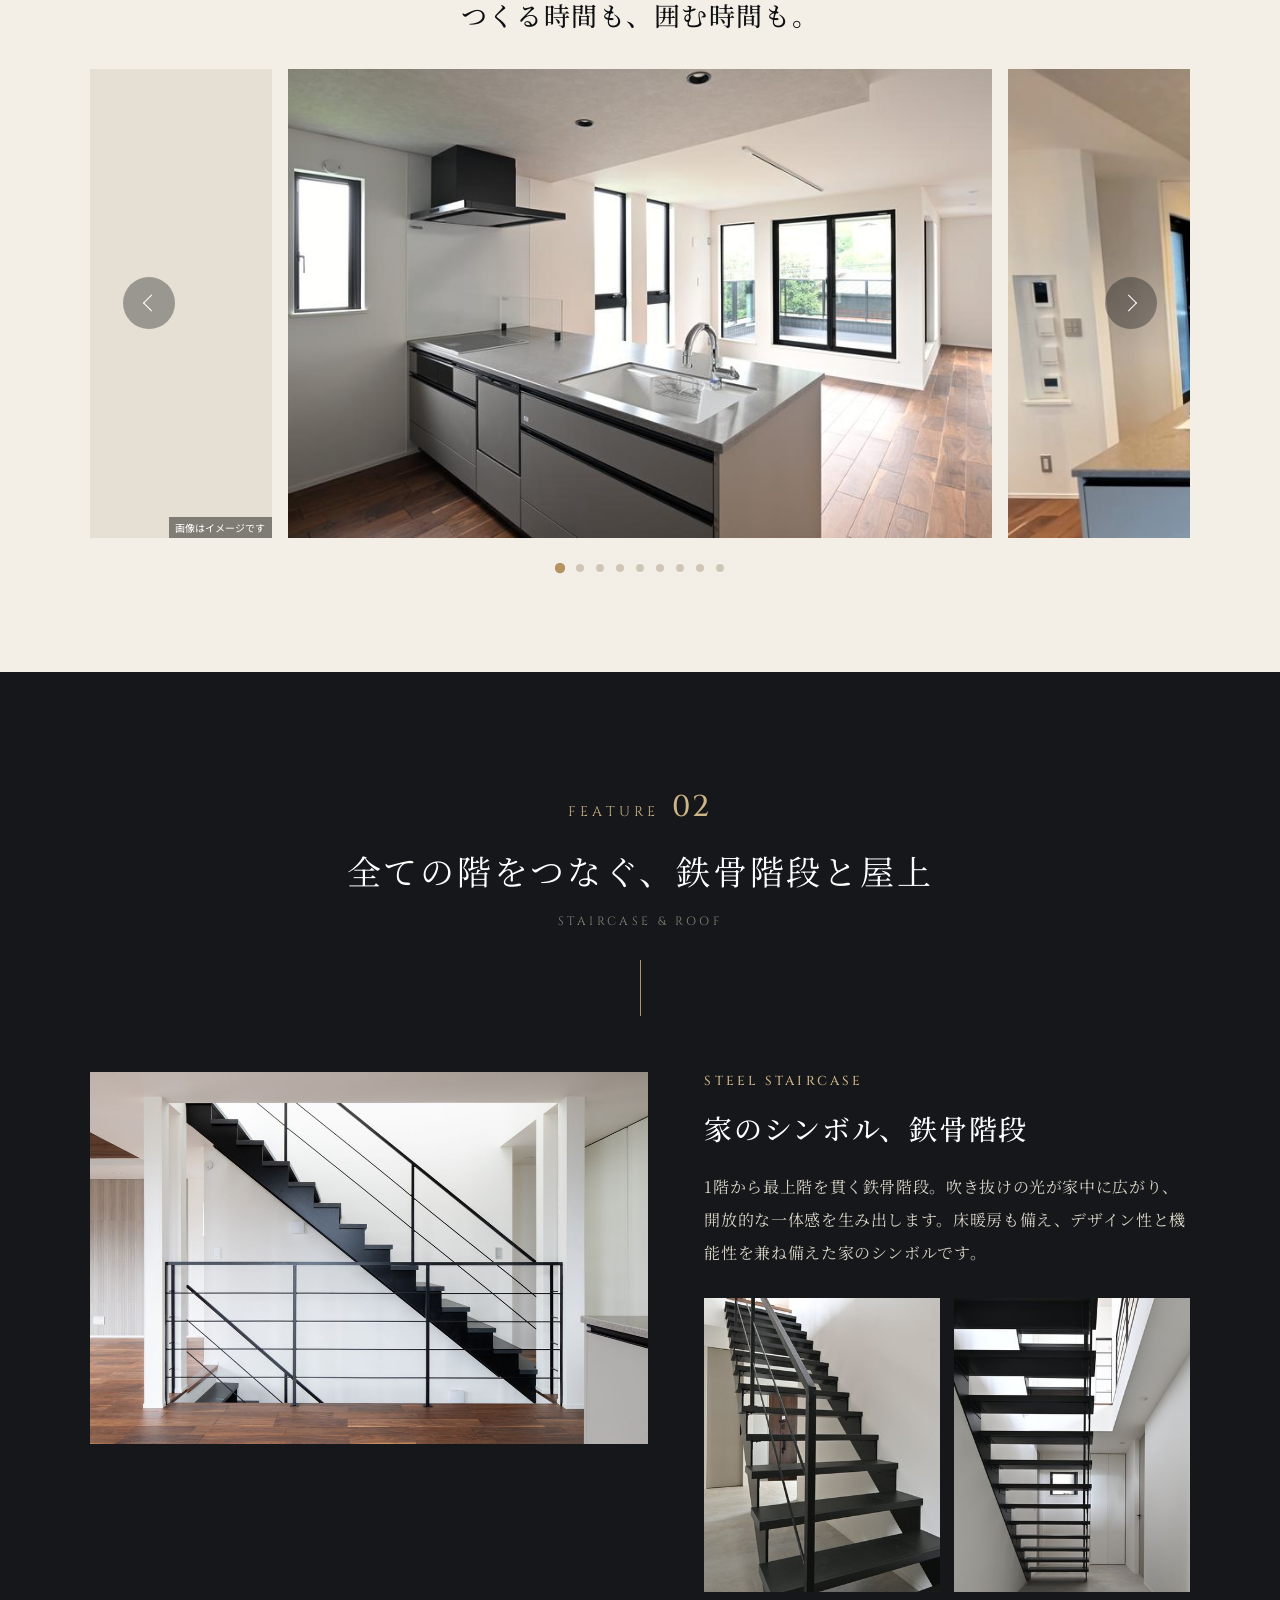
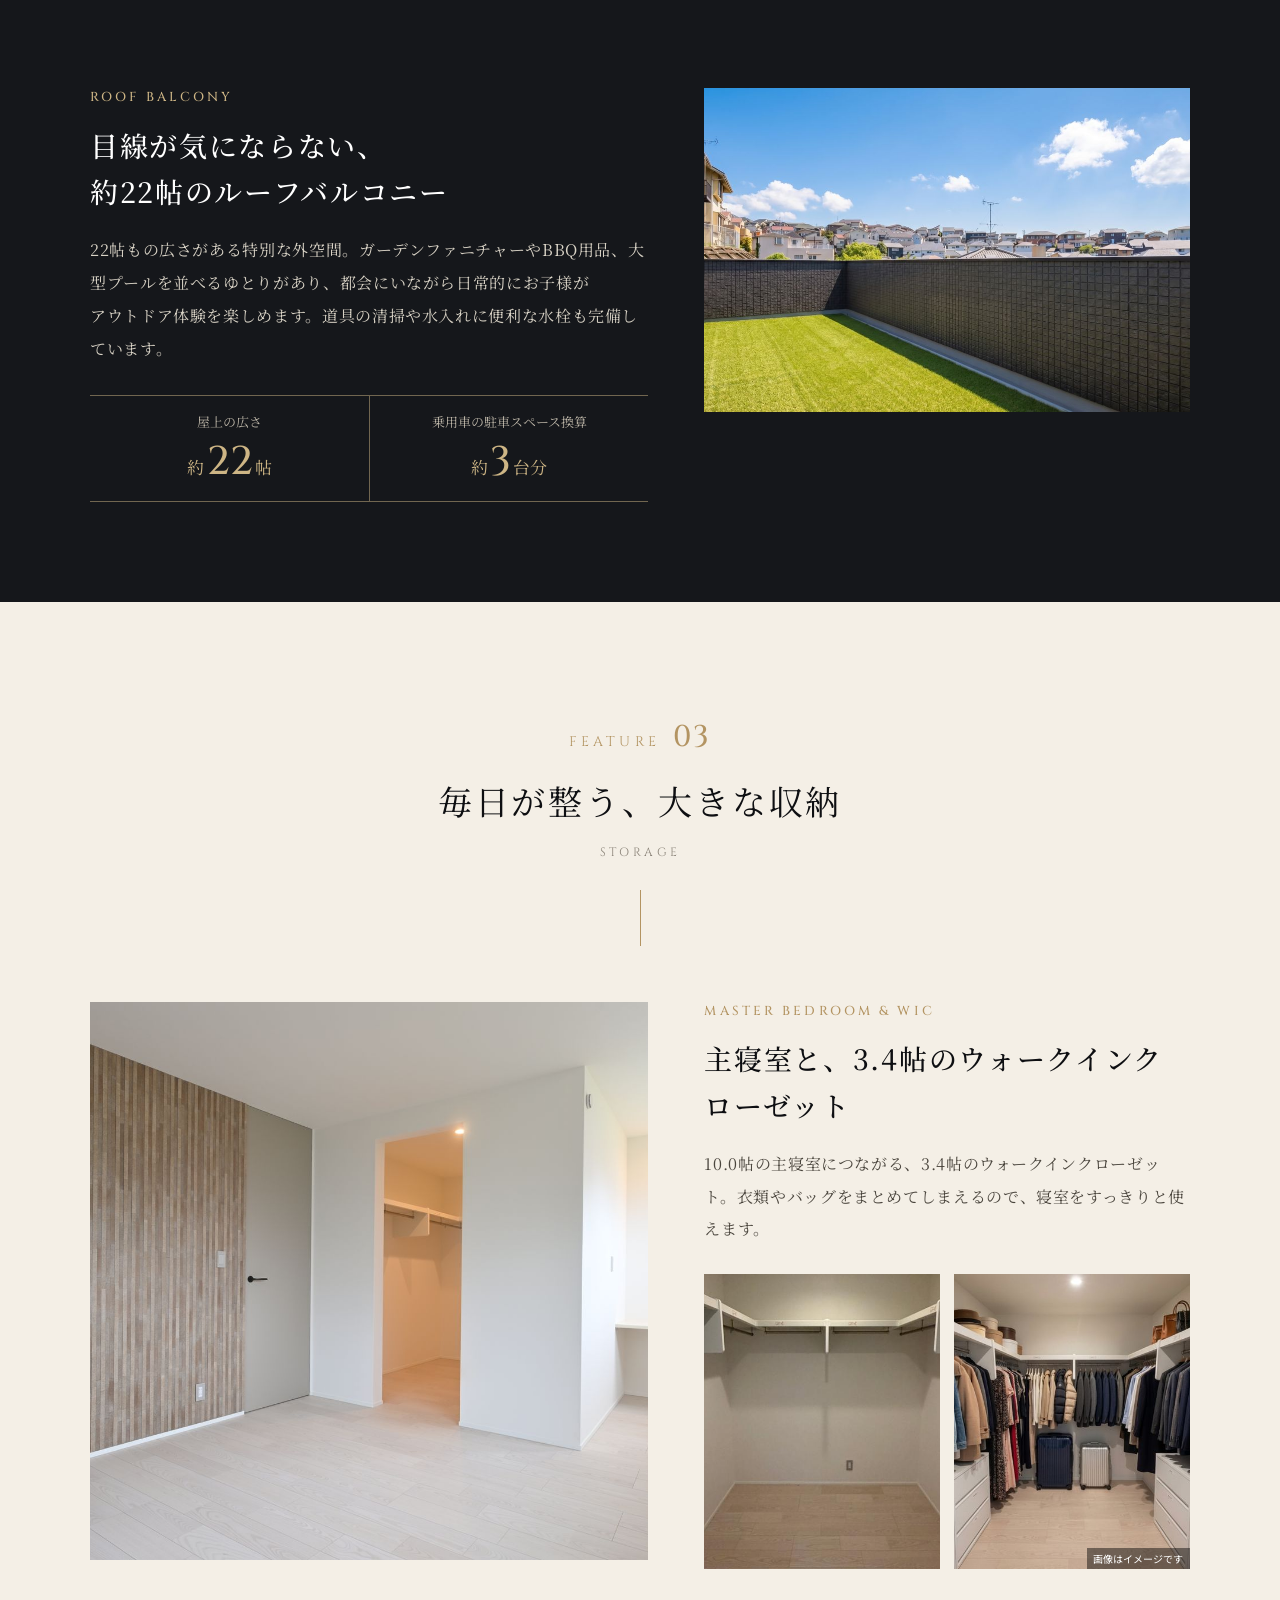
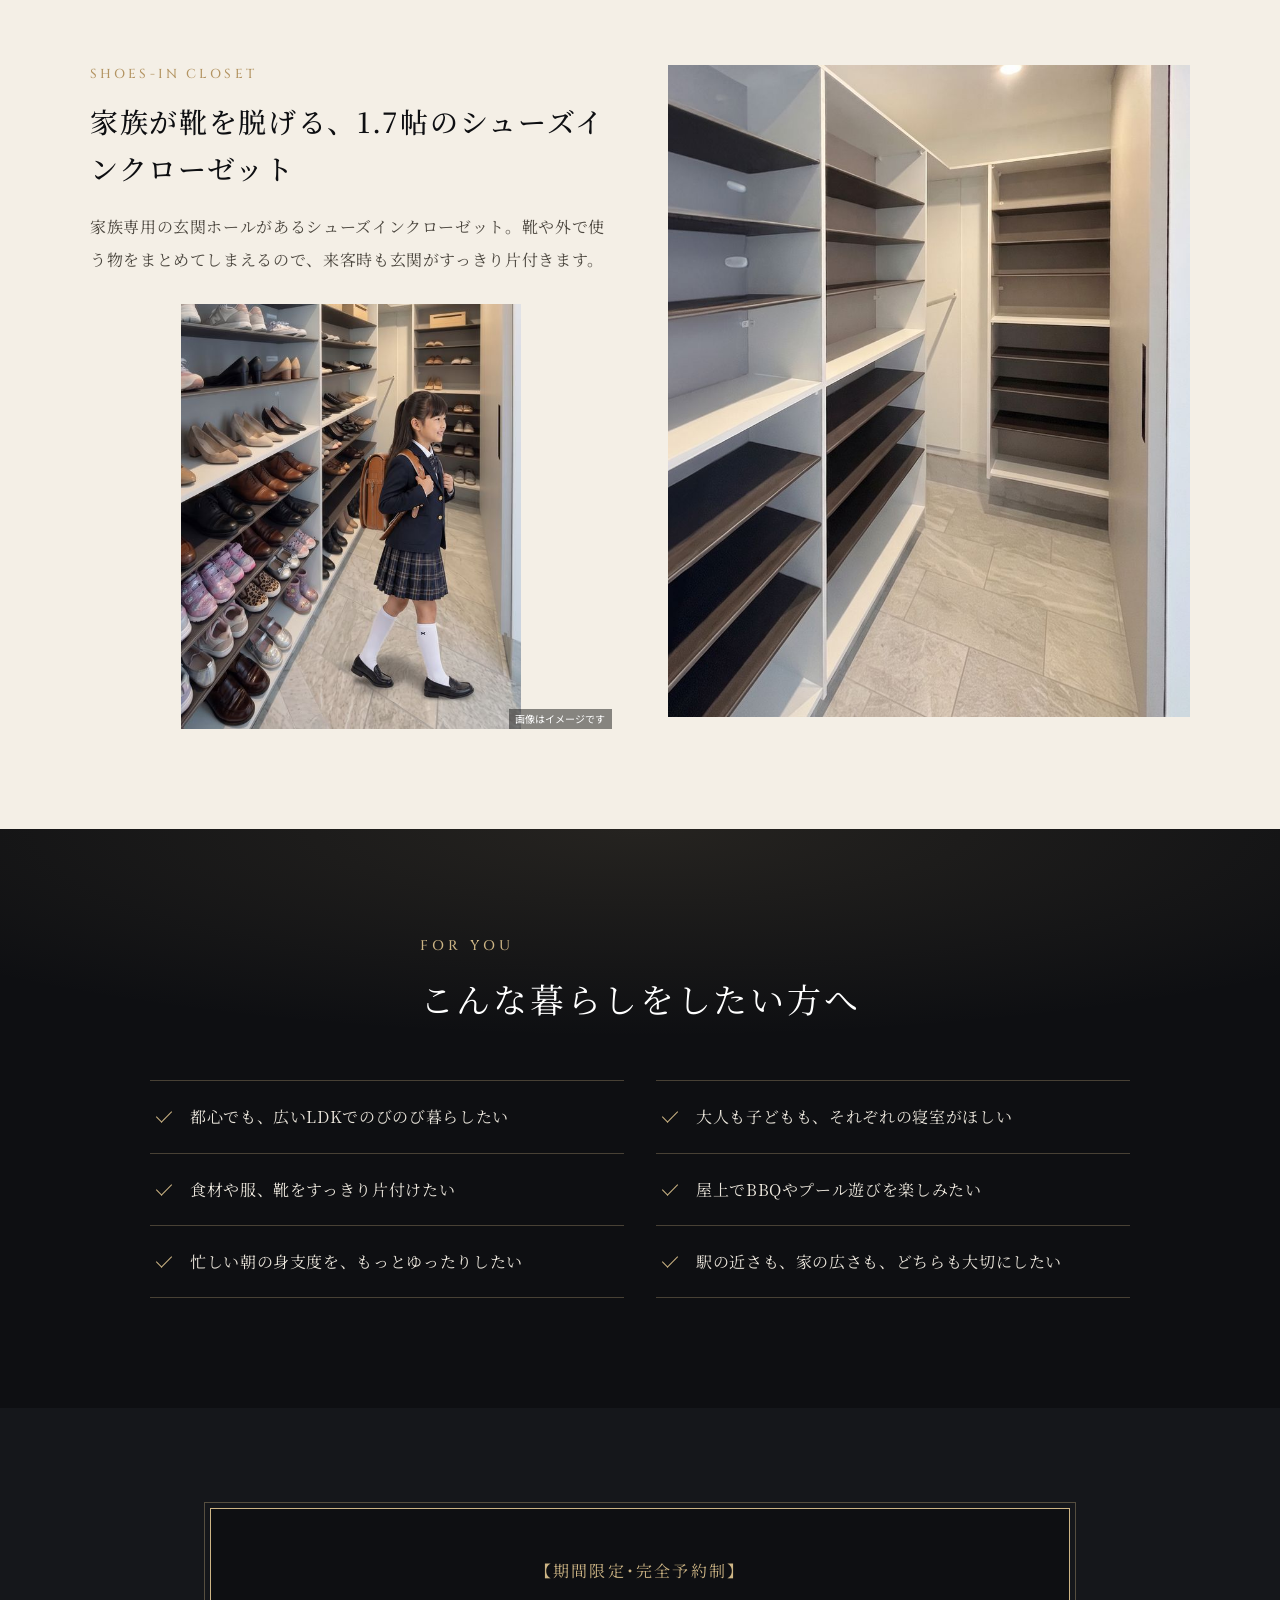
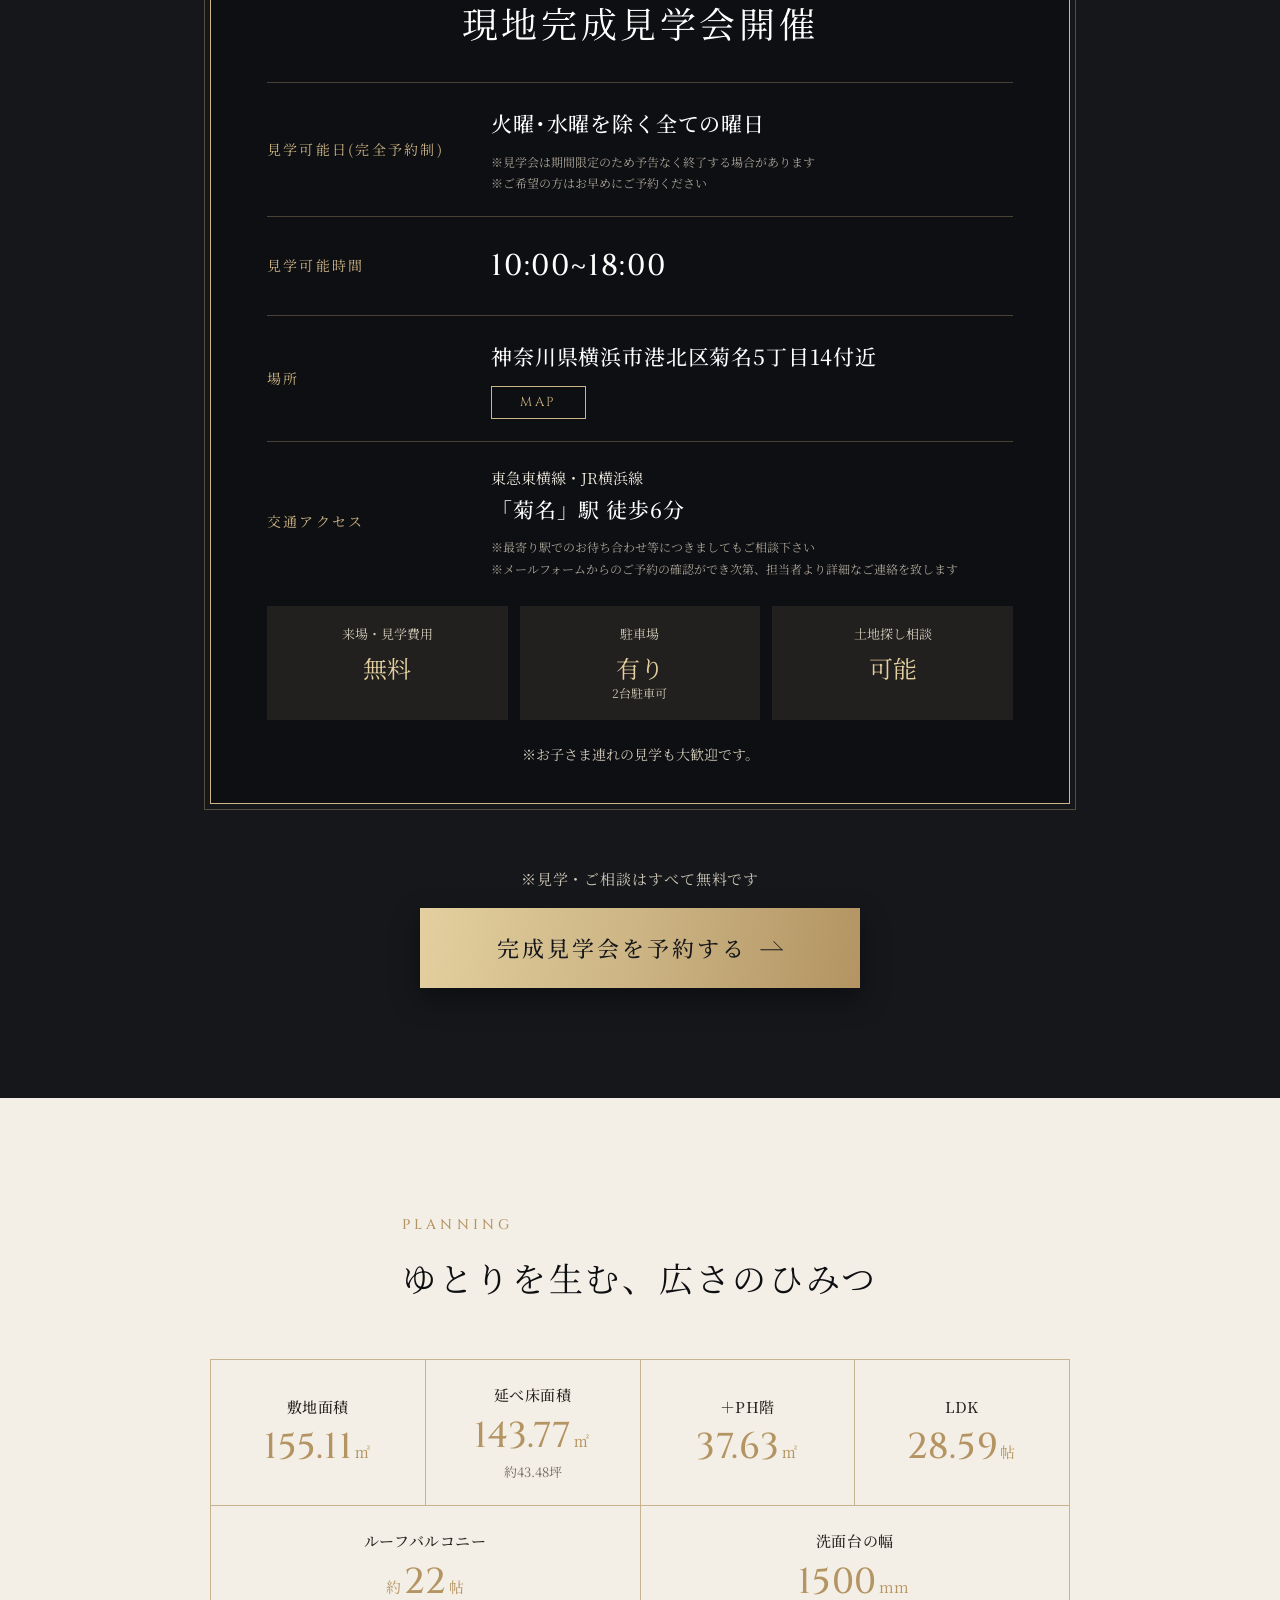
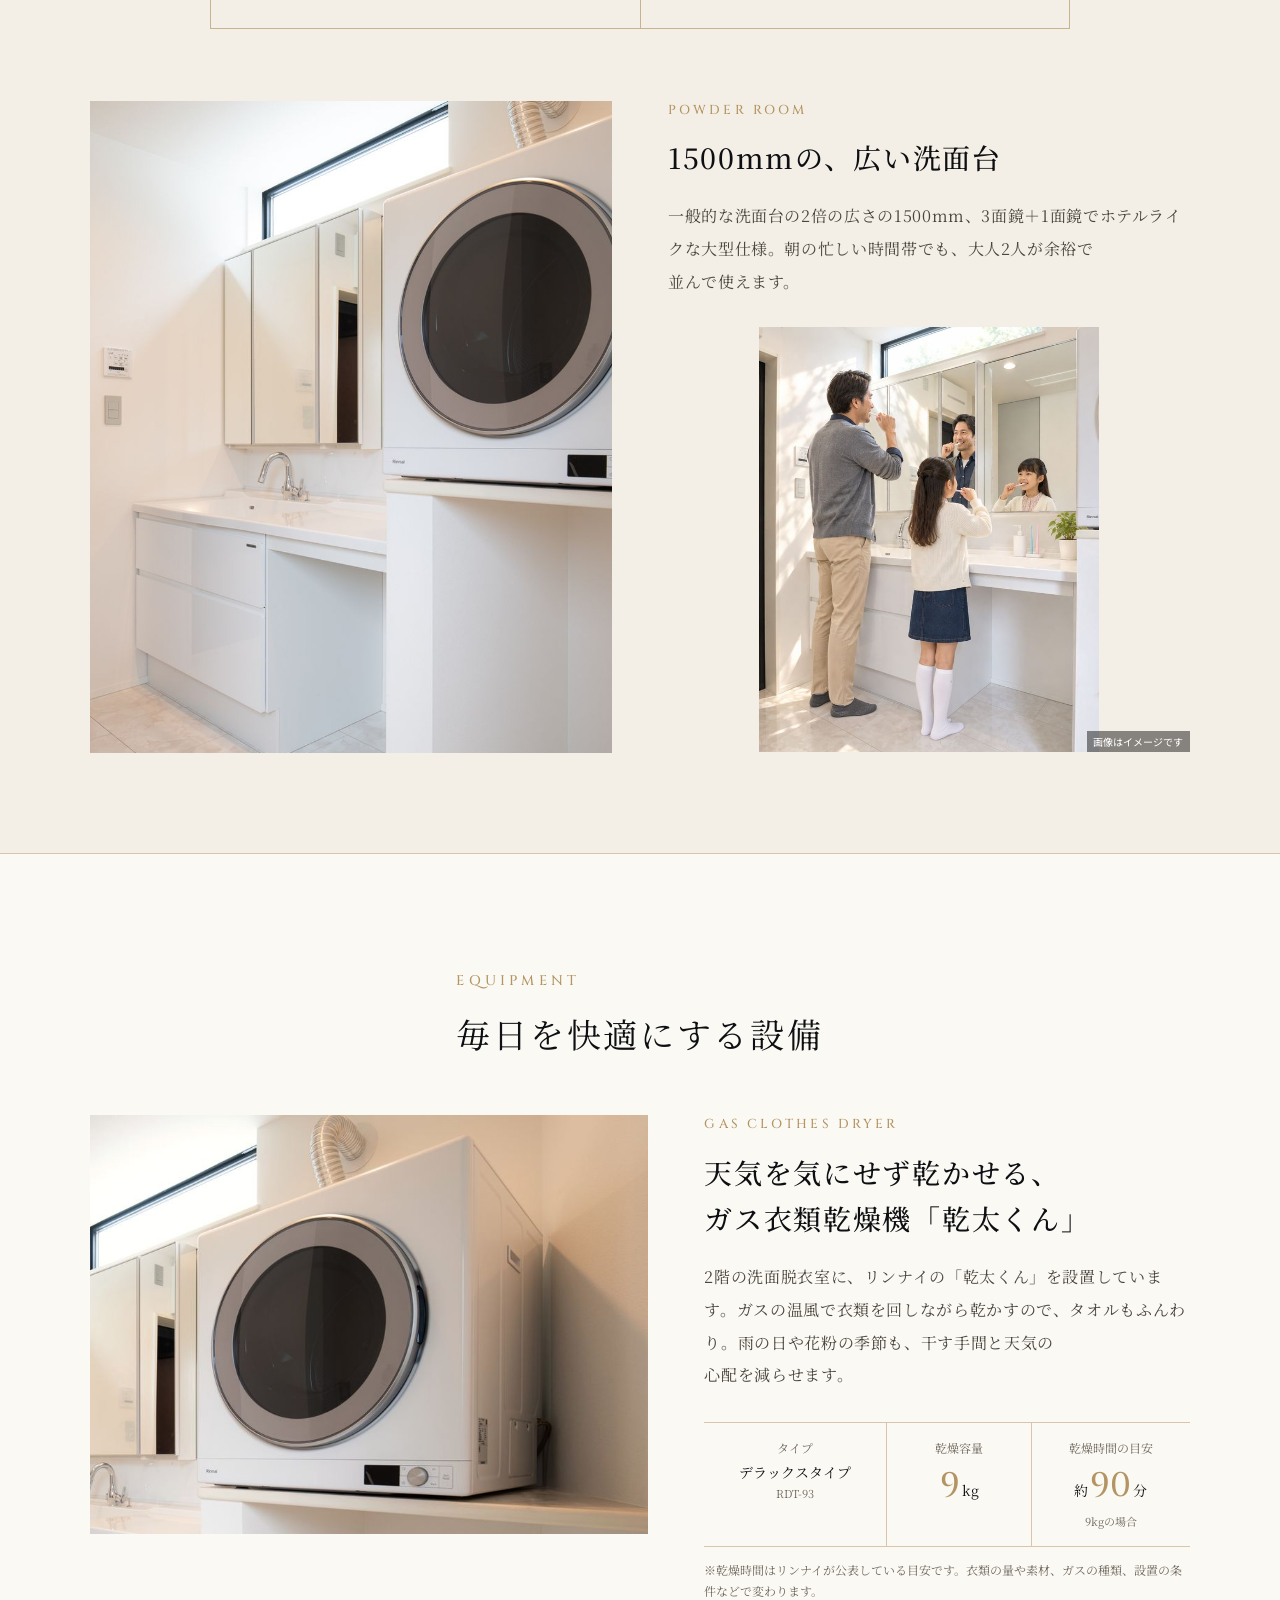
==== commit 92364f77: "追従フッター（電話番号＋予約ボタン）に変更／一番上の電話番号を120%に Co-Authored-By: Claude Sonnet 5.5 <noreply@anthropic.com>" ====
--- a/kikuna-2/index.html
+++ b/kikuna-2/index.html
@@ -19,8 +19,8 @@
       href="img/fv/fv_living_1400.jpg"
       imagesrcset="img/fv/fv_living_1400.jpg 1400w, img/fv/fv_living_2400.jpg 2400w" imagesizes="170vw">
 
-<link rel="stylesheet" href="css/style.css?v=20261126i">
-<link rel="stylesheet" href="css/lower.css?v=20261126i">
+<link rel="stylesheet" href="css/style.css?v=20261126j">
+<link rel="stylesheet" href="css/lower.css?v=20261126j">
 <link rel="stylesheet" href="css/form.css">
 <script>window.LP_PREVIEW = true;</script>
 </head>
@@ -744,8 +744,14 @@
   <p><small>&copy; Principal Home Inc. All Rights Reserved.</small></p>
 </footer>
 
-<!-- 画面の下に出る予約ボタンと、先頭へ戻るボタン -->
-<a class="stick" href="#form" data-stick tabindex="-1" aria-hidden="true"><span class="stick__free">無料</span>【菊名】完成見学会を予約する</a>
+<!-- 追従フッター（電話番号＋予約ボタン）と、先頭へ戻るボタン。最初の画面を少し過ぎたら出て、最後まで出たまま -->
+<div class="bar" data-stick>
+  <a class="bar__tel" href="tel:0120021541" aria-label="電話をかける 0120-021-541">
+    <span class="bar__tel-num"><svg viewBox="0 0 24 24" aria-hidden="true"><path d="M6.6 10.8a15.1 15.1 0 0 0 6.6 6.6l2.2-2.2a1 1 0 0 1 1-.25 11.4 11.4 0 0 0 3.6.57 1 1 0 0 1 1 1V20a1 1 0 0 1-1 1A17 17 0 0 1 3 4a1 1 0 0 1 1-1h3.5a1 1 0 0 1 1 1c0 1.25.2 2.45.57 3.57a1 1 0 0 1-.25 1z"/></svg>0120-021-541</span>
+    <span class="bar__tel-time">受付 9:30-18:00（火・水定休）</span>
+  </a>
+  <a class="bar__btn" href="#form"><span class="bar__free">無料</span>見学会を予約する</a>
+</div>
 <button class="totop" type="button" data-totop aria-label="ページの先頭へ戻る" tabindex="-1">TOP</button>
 
 <!-- ギャラリーの写真の拡大（説明は、ここで表示する） -->
@@ -766,7 +772,7 @@
   <img class="zoom__img" src="" alt="" width="917" height="1092">
 </dialog>
 
-<script src="js/main.js?v=20261126i" defer></script>
+<script src="js/main.js?v=20261126j" defer></script>
 <script src="js/form.js" defer></script>
 </body>
 </html>
--- a/kikuna-2/css/style.css
+++ b/kikuna-2/css/style.css
@@ -70,8 +70,8 @@
   color:var(--c-white);
   -webkit-tap-highlight-color:transparent;
 }
-.hd__tel-icon{ width:1.3rem; height:1.3rem; fill:var(--c-gold); flex:none; }
-.hd__tel-num{ font-family:var(--f-en); font-size:1.4rem; letter-spacing:.06em; line-height:1; }
+.hd__tel-icon{ width:1.56rem; height:1.56rem; fill:var(--c-gold); flex:none; }
+.hd__tel-num{ font-family:var(--f-en); font-size:1.68rem; letter-spacing:.06em; line-height:1; }   /* 電話番号は元の120% */
 .hd__tel-time{ display:none; }
 
 /* =========================================================
@@ -527,8 +527,8 @@
   .hd{ height:84px; padding:0 40px; }
   .hd__logo img{ height:20px; }
   .hd__tel{ display:grid; grid-template-columns:auto auto; align-items:center; column-gap:10px; row-gap:6px; }
-  .hd__tel-icon{ width:18px; height:18px; grid-row:1; }
-  .hd__tel-num{ font-size:22px; grid-row:1; }
+  .hd__tel-icon{ width:21.6px; height:21.6px; grid-row:1; }
+  .hd__tel-num{ font-size:26.4px; grid-row:1; }
   .hd__tel-time{ display:block; grid-column:1 / -1; font-family:var(--f-sans); font-size:11px; letter-spacing:.06em; line-height:1; text-align:right; color:rgba(255,255,255,.8); }
 
   .fv{ min-height:640px; }
--- a/kikuna-2/css/lower.css
+++ b/kikuna-2/css/lower.css
@@ -271,27 +271,39 @@
 .ft p{ margin:1.6rem 0 0; font-size:1rem; color:#8a8378; }
 
 /* =========================================================
-   画面の下の予約ボタン・先頭へ戻る（予約ボタンが画面にある間は隠す）
-   ========================================================= */
-.stick{
-  position:fixed; left:1.2rem; right:1.2rem; bottom:calc(1rem + env(safe-area-inset-bottom)); z-index:30;
-  display:flex; align-items:center; justify-content:center; gap:1rem;
-  height:5.4rem;
-  font-size:1.6rem; font-weight:500; letter-spacing:.08em; color:#16171b;
+   追従フッター（電話番号＋予約ボタン）・先頭へ戻る
+   ========================================================= */
+.bar{
+  position:fixed; left:0; right:0; bottom:0; z-index:30;
+  display:flex; align-items:stretch; gap:1rem;
+  padding:.9rem 1.2rem calc(.9rem + env(safe-area-inset-bottom));
+  background:rgba(14,15,18,.96);
+  border-top:1px solid rgba(205,181,133,.6);
+  box-shadow:0 -.4rem 1.6rem rgba(0,0,0,.3);
+  visibility:hidden; transform:translateY(100%);
+  transition:transform .35s, visibility .35s;
+}
+.bar.is-show{ visibility:visible; transform:none; }
+.bar__tel{ flex:none; display:flex; flex-direction:column; justify-content:center; align-items:center; gap:.5rem; color:var(--c-white); line-height:1; -webkit-tap-highlight-color:transparent; }
+.bar__tel-num{ display:flex; align-items:center; gap:.4rem; font-family:var(--f-en); font-size:1.5rem; letter-spacing:.04em; white-space:nowrap; }
+.bar__tel-num svg{ width:1.3rem; height:1.3rem; fill:var(--c-gold); }
+.bar__tel-time{ font-size:max(.85rem, 8px); letter-spacing:0; color:#bdb6a8; white-space:nowrap; }
+.bar__btn{
+  flex:1; display:flex; align-items:center; justify-content:center; gap:.7rem;
+  min-height:4.8rem;
+  font-size:1.45rem; font-weight:500; letter-spacing:.06em; line-height:1.3; white-space:nowrap;
+  color:#16171b;
   background:linear-gradient(100deg, var(--c-gold-l) 0%, var(--c-gold) 48%, var(--c-gold-d) 100%);
-  box-shadow:0 .6rem 2rem rgba(0,0,0,.4);
-  opacity:0; visibility:hidden; transform:translateY(1.2rem);
-  transition:opacity .3s, transform .3s, visibility .3s;
-}
-.stick__free{ padding:.4rem .6rem; font-size:1.1rem; line-height:1; color:var(--c-gold-l); background:var(--c-ink); }
+  -webkit-tap-highlight-color:transparent;
+}
+.bar__free{ padding:.4rem .5rem; font-size:1.05rem; line-height:1; color:var(--c-gold-l); background:var(--c-ink); }
 .totop{
-  position:fixed; right:1.2rem; bottom:calc(7.6rem + env(safe-area-inset-bottom)); z-index:30;
+  position:fixed; right:1.2rem; bottom:calc(7.8rem + env(safe-area-inset-bottom)); z-index:30;
   width:4.4rem; height:4.4rem; padding:0; border-radius:50%;
   font-family:var(--f-en); font-size:1.05rem; letter-spacing:.08em; color:var(--c-gold-l);
   border:1px solid var(--c-gold); background:rgba(14,15,18,.8); cursor:pointer;
   opacity:0; visibility:hidden; transition:opacity .3s, visibility .3s;
 }
-.stick.is-show{ opacity:1; visibility:visible; transform:none; }
 .totop.is-show{ opacity:1; visibility:visible; }
 
 /* =========================================================
@@ -457,9 +469,14 @@
   .ft img{ height:22px; }
   .ft p{ margin-top:20px; font-size:12px; }
 
-  .stick{ left:auto; right:24px; bottom:24px; gap:12px; height:64px; padding:0 30px; font-size:17px; }
-  .stick__free{ padding:5px 8px; font-size:12px; }
-  .totop{ right:24px; bottom:104px; width:52px; height:52px; font-size:12px; }
+  .bar{ justify-content:center; align-items:center; gap:48px; padding:12px 40px calc(12px + env(safe-area-inset-bottom)); }
+  .bar__tel{ gap:7px; }
+  .bar__tel-num{ gap:8px; font-size:28px; }
+  .bar__tel-num svg{ width:22px; height:22px; }
+  .bar__tel-time{ font-size:12px; letter-spacing:.04em; }
+  .bar__btn{ flex:0 0 420px; min-height:56px; gap:12px; font-size:18px; }
+  .bar__free{ padding:5px 8px; font-size:12px; }
+  .totop{ right:24px; bottom:100px; width:52px; height:52px; font-size:12px; }
 }
 
 /* 狭いタブレット：見どころの説明は番号の下まで幅いっぱいに */
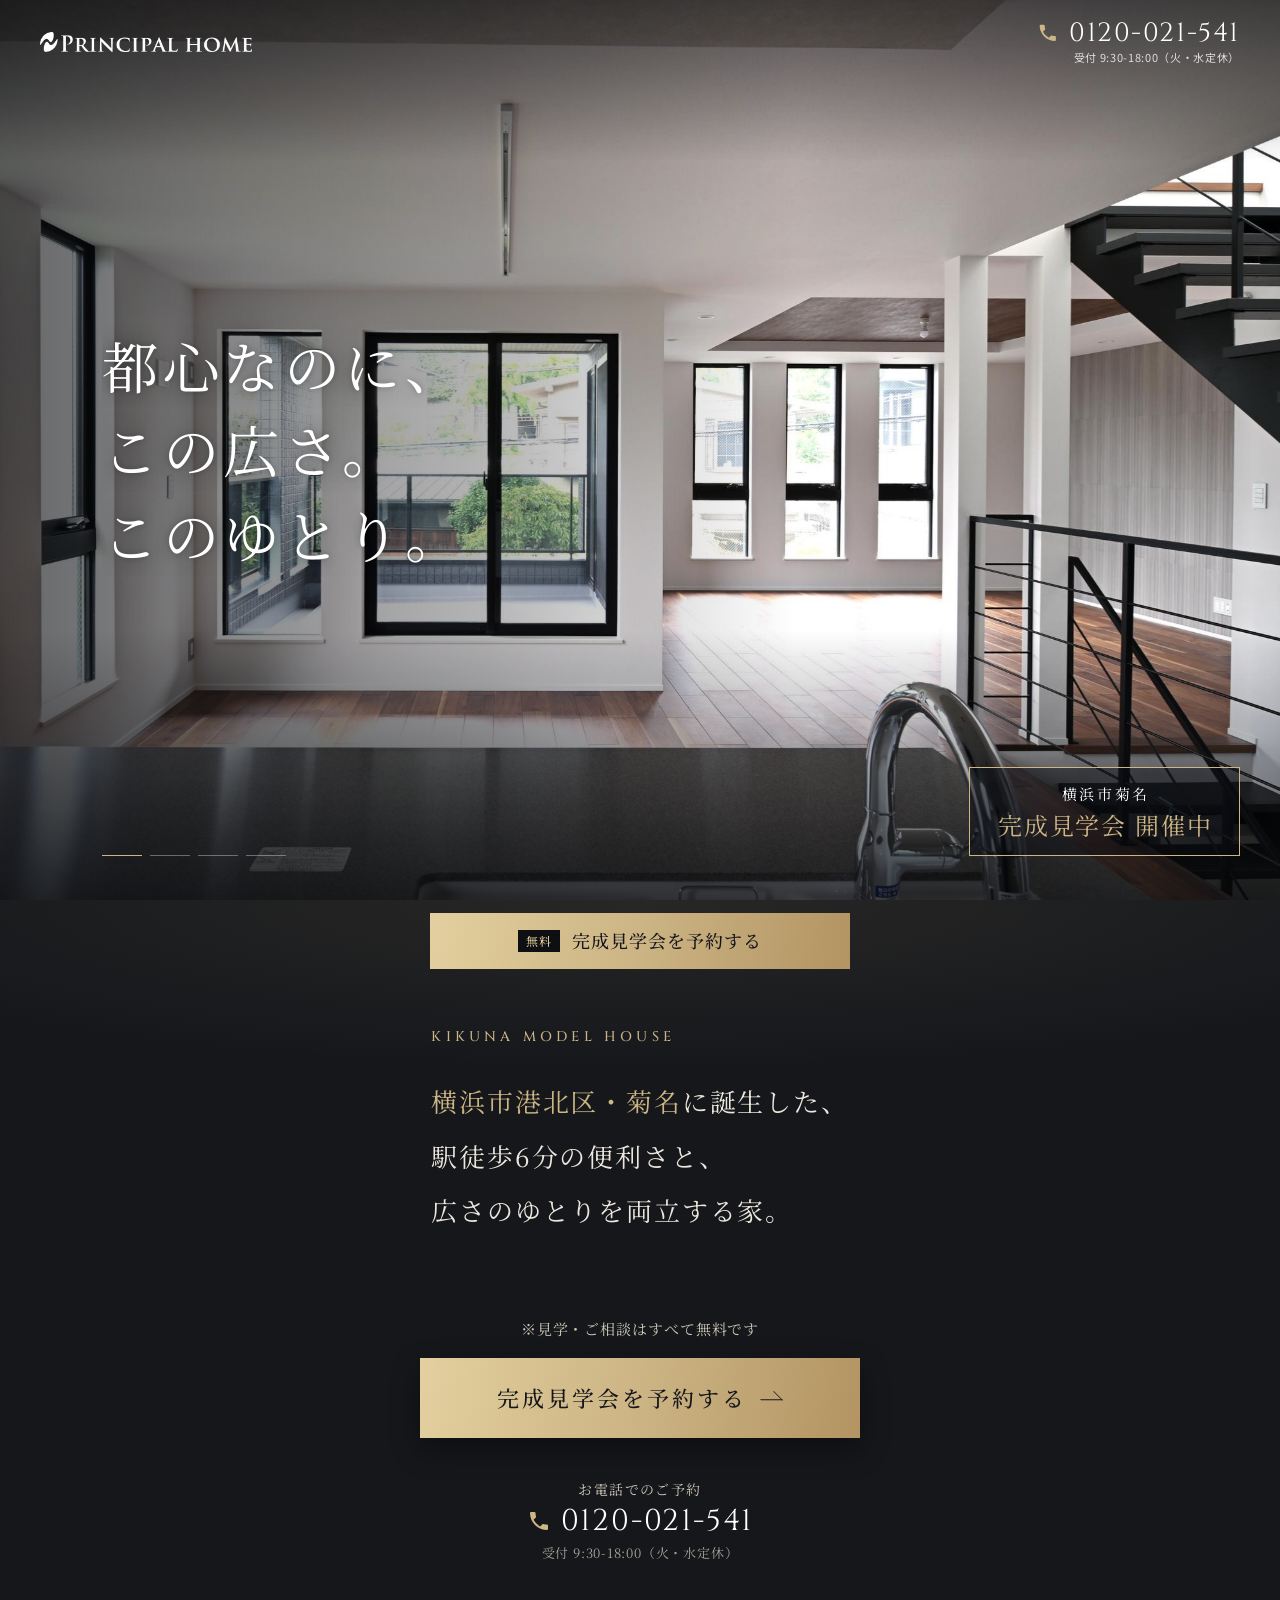
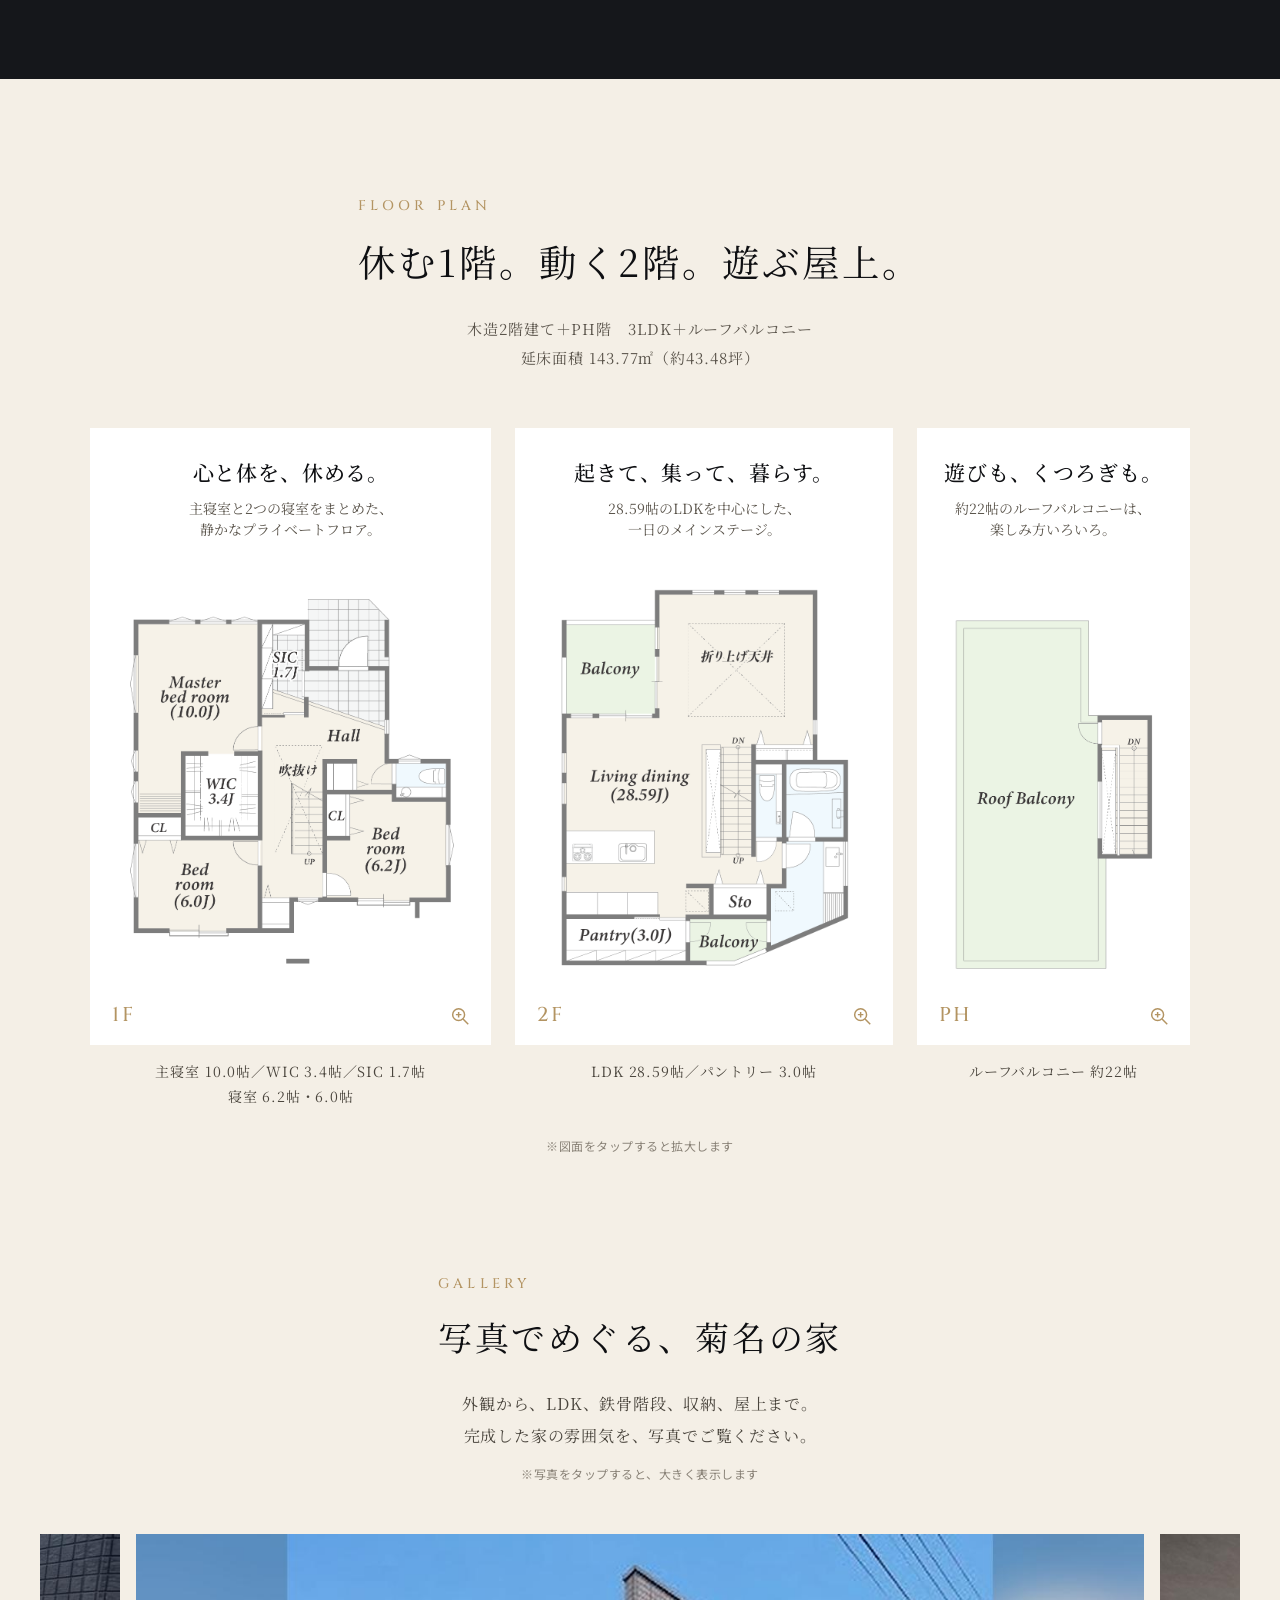
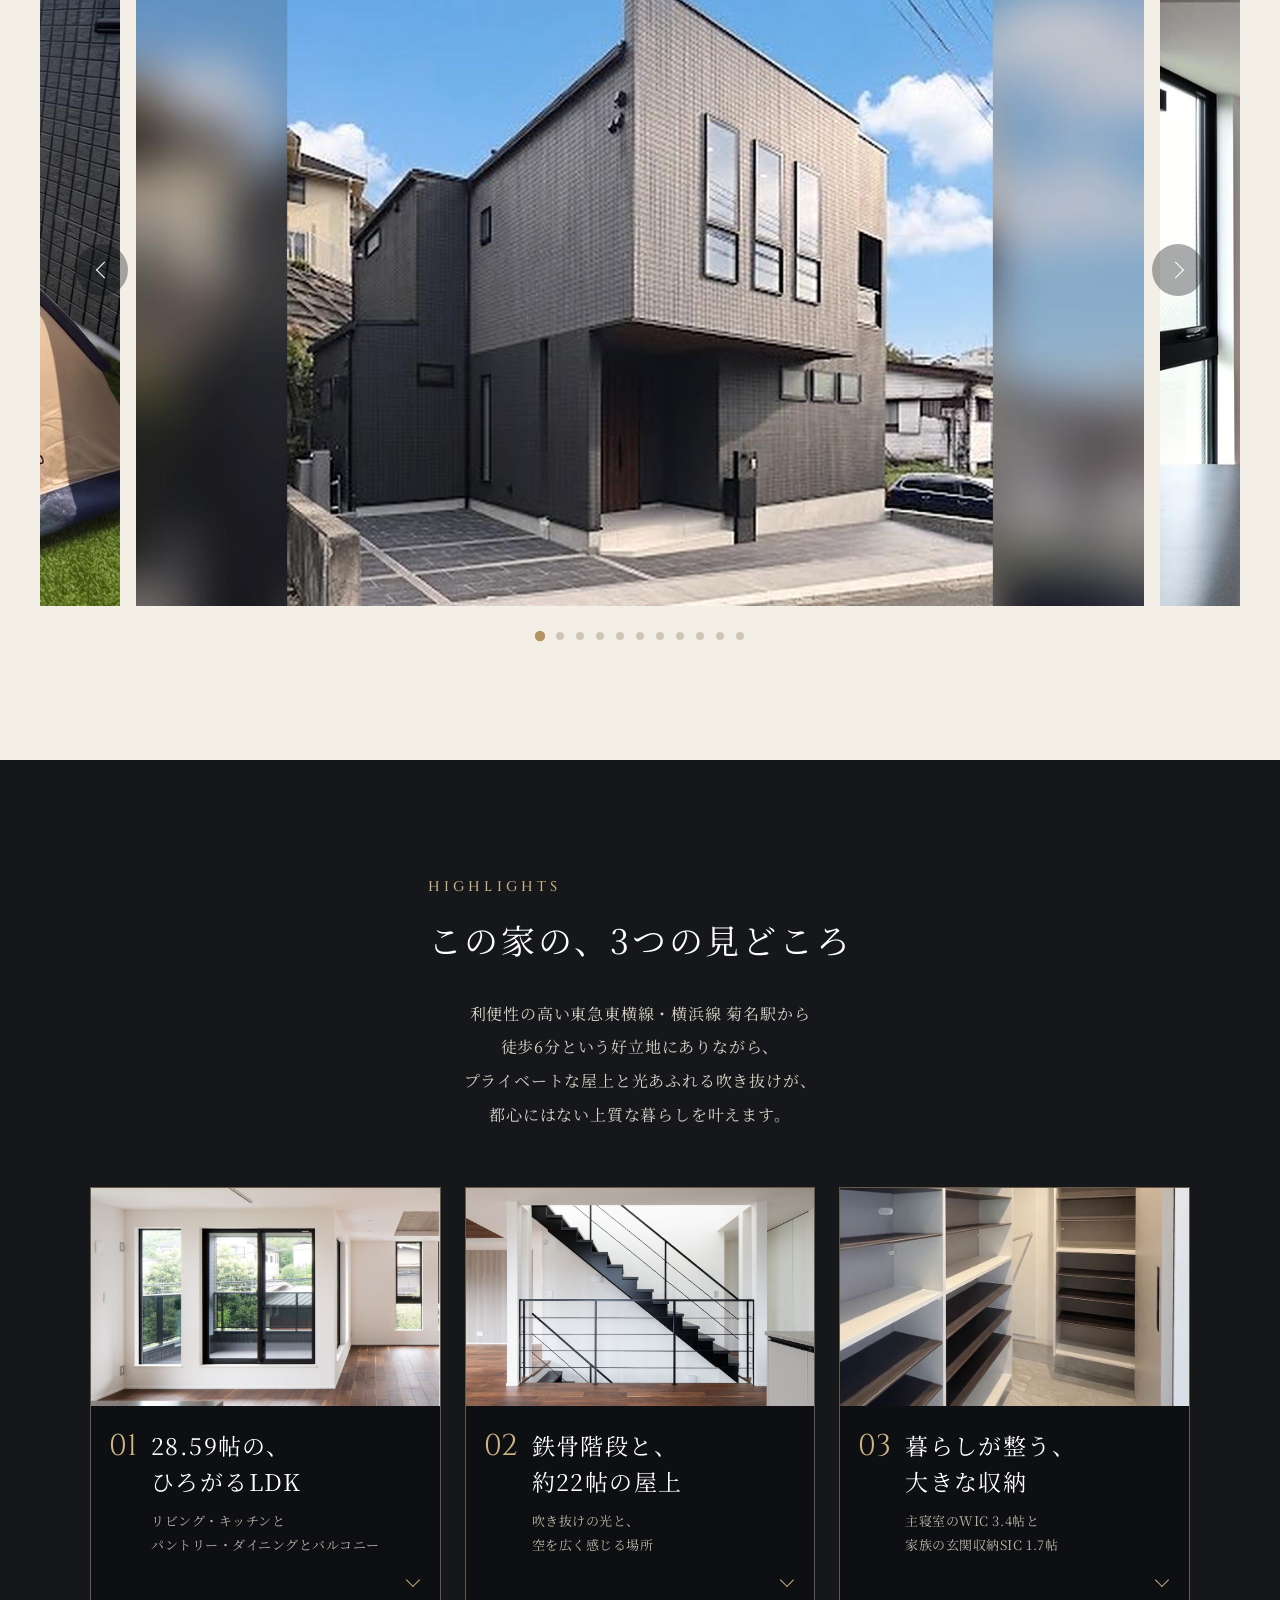
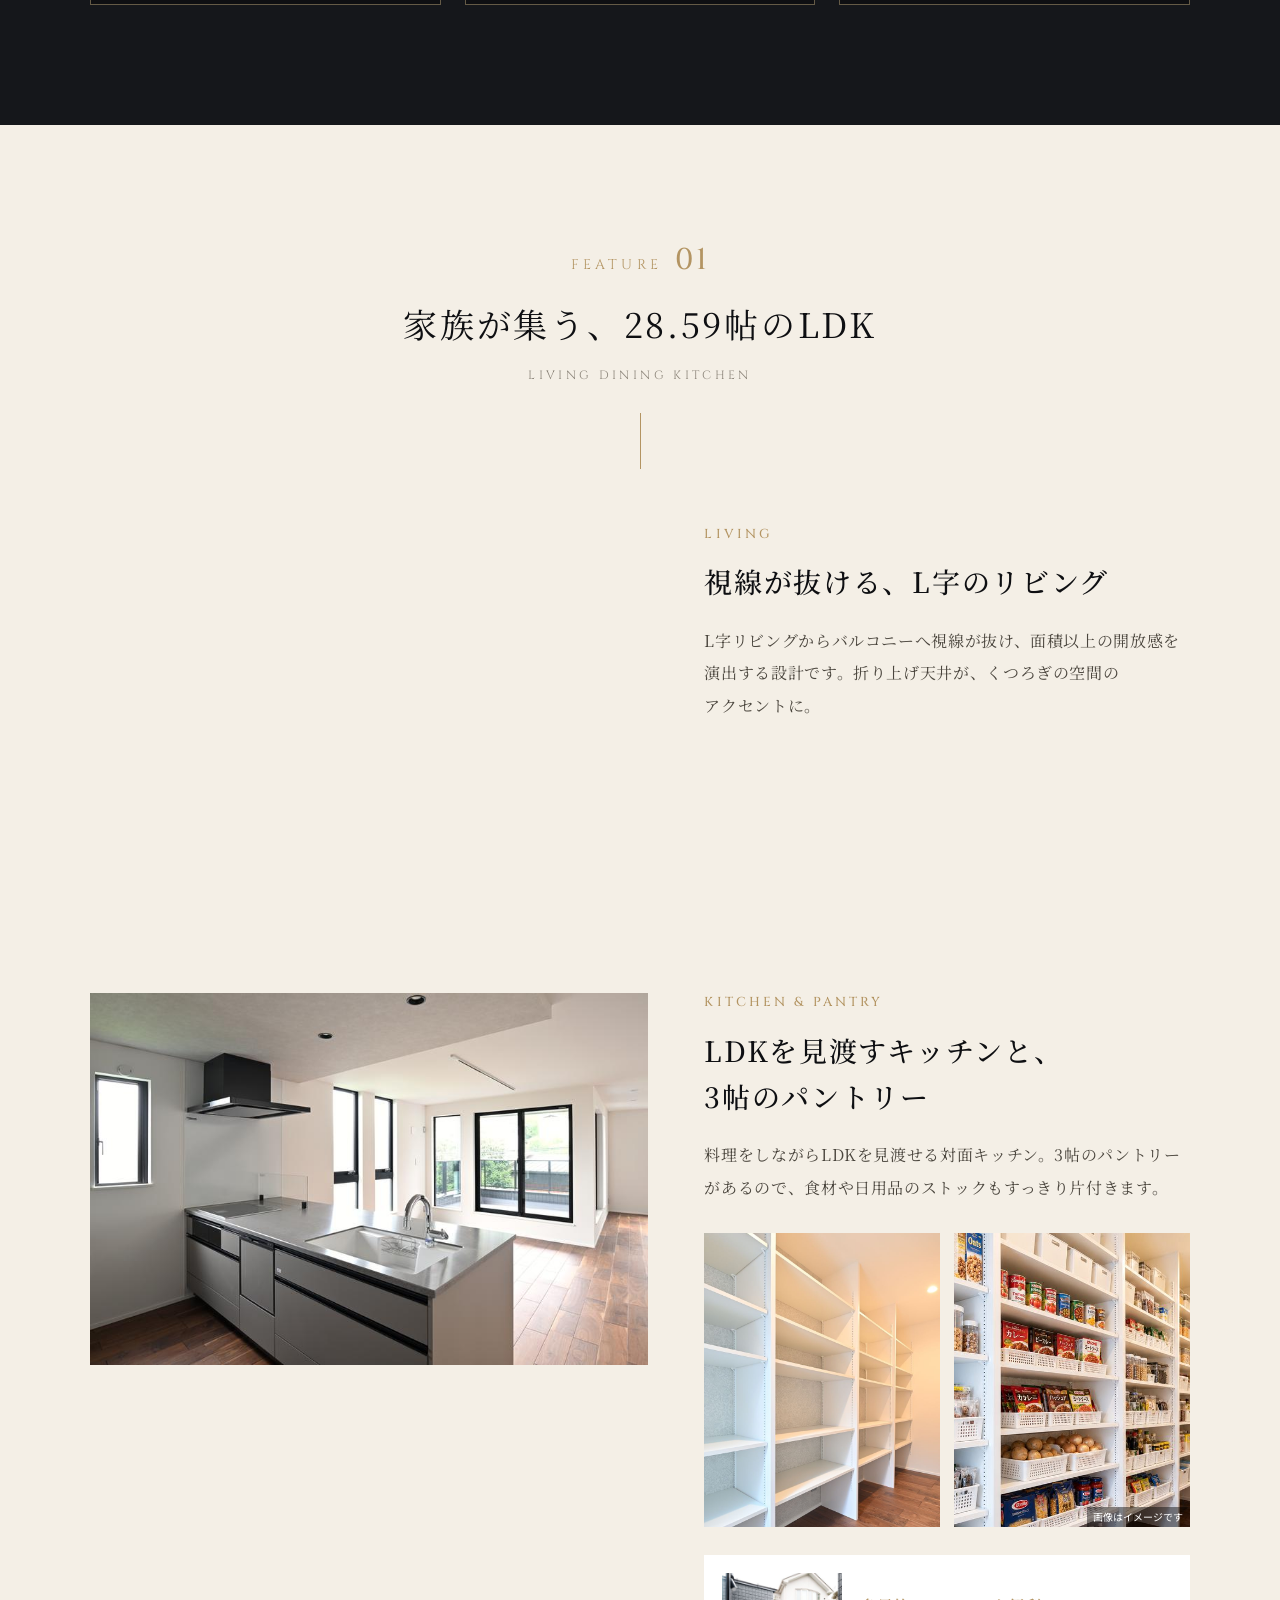
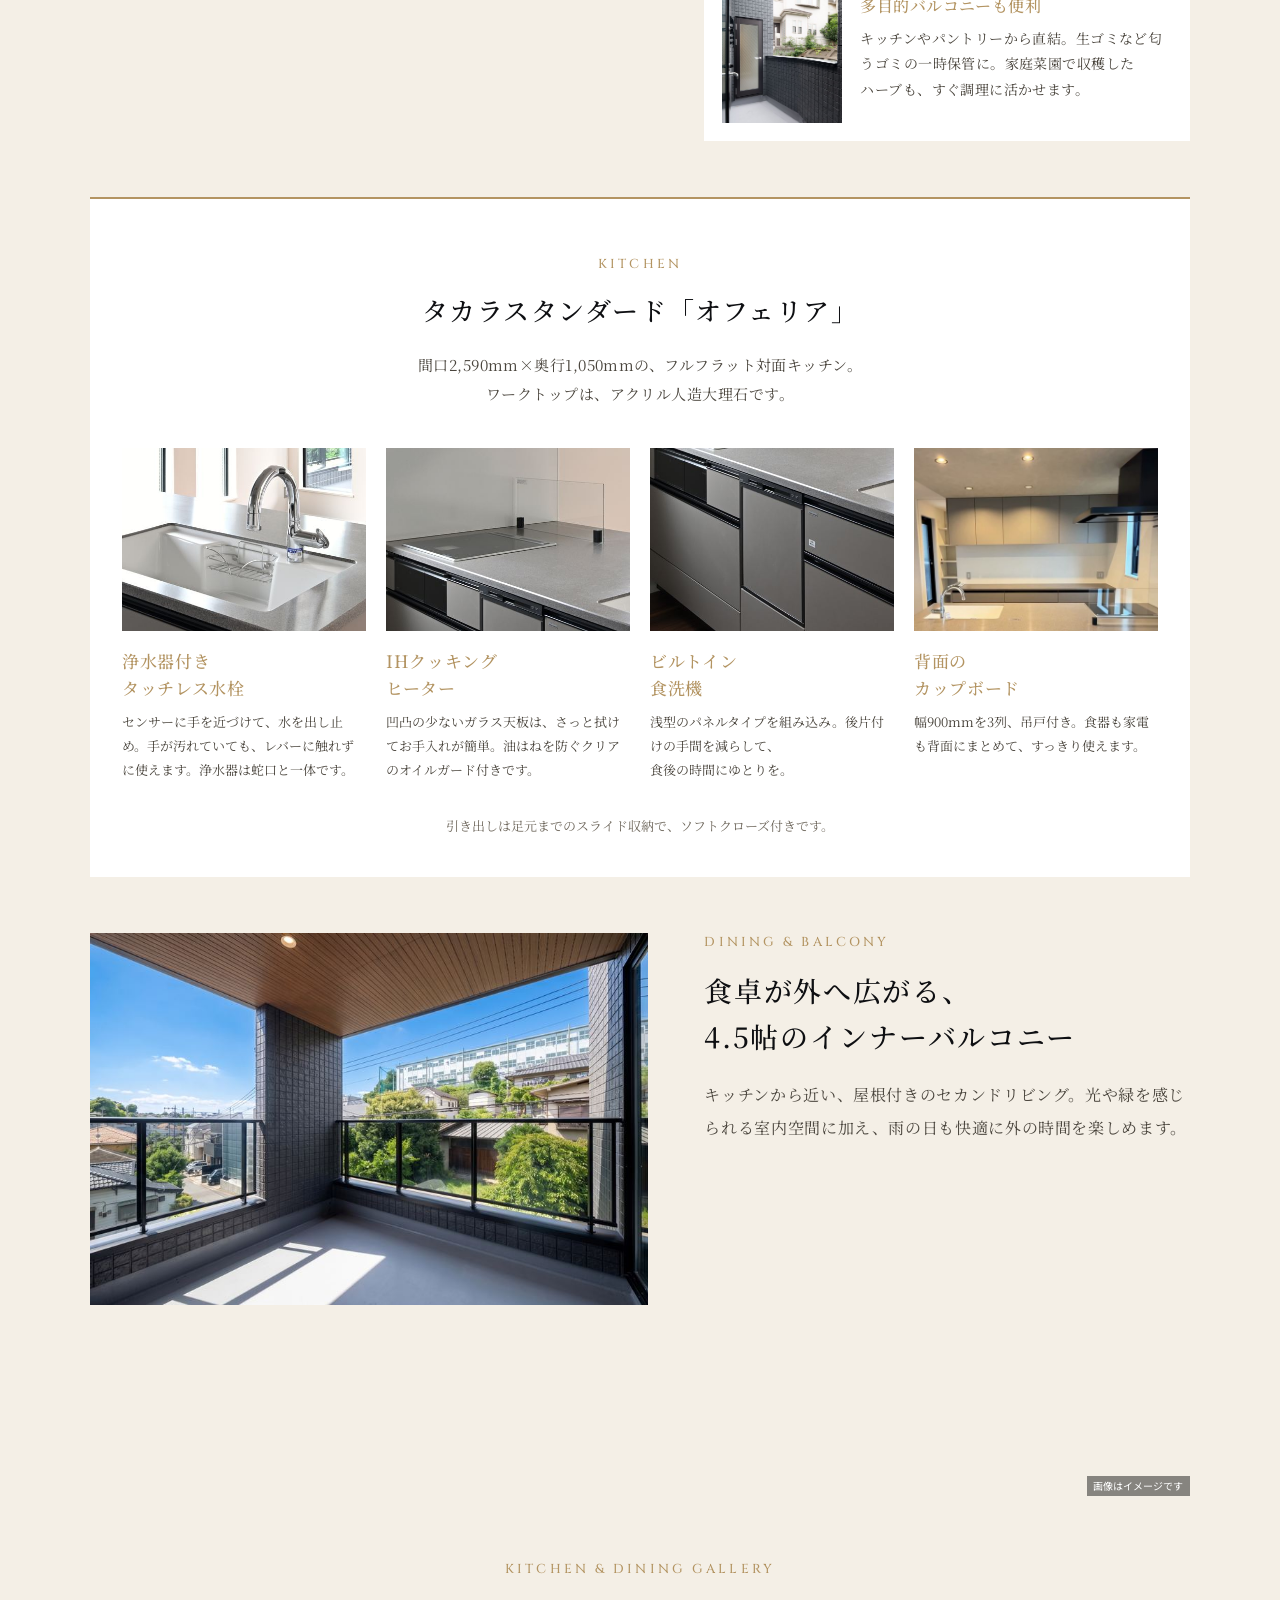
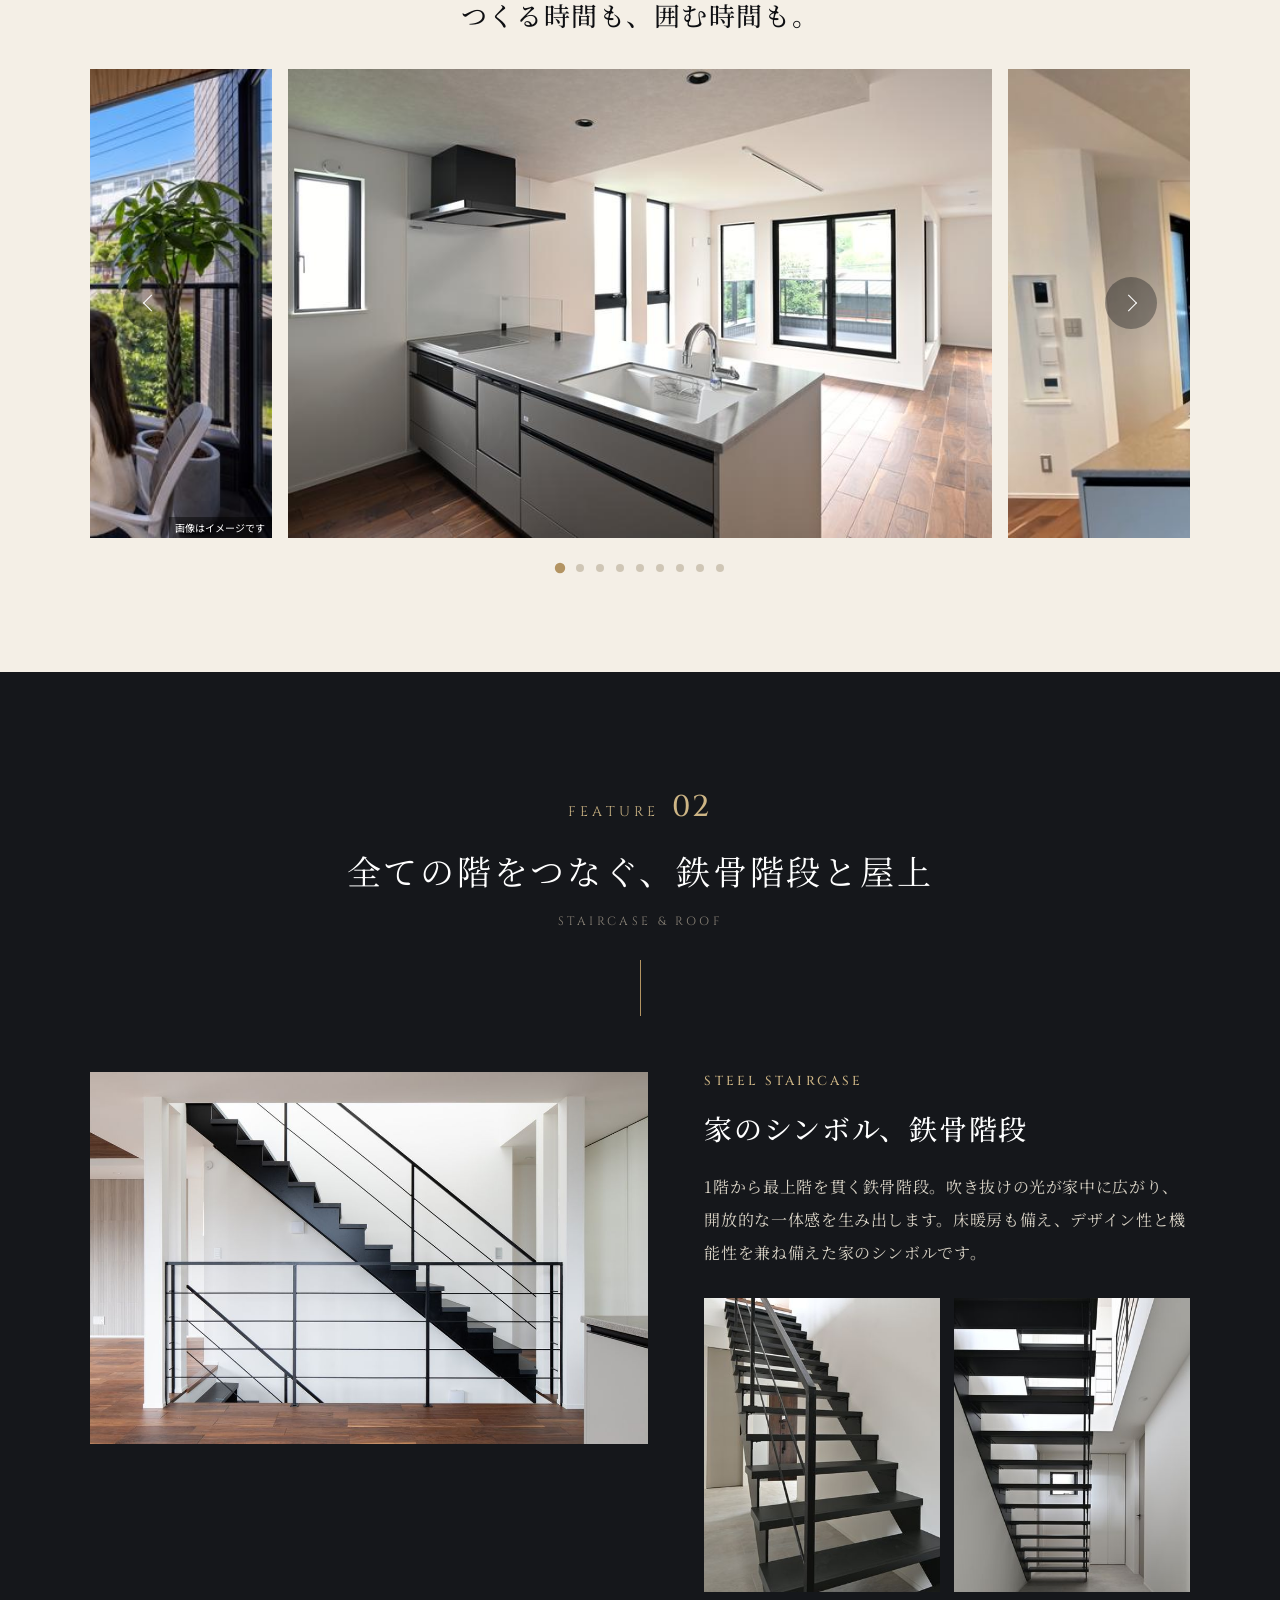
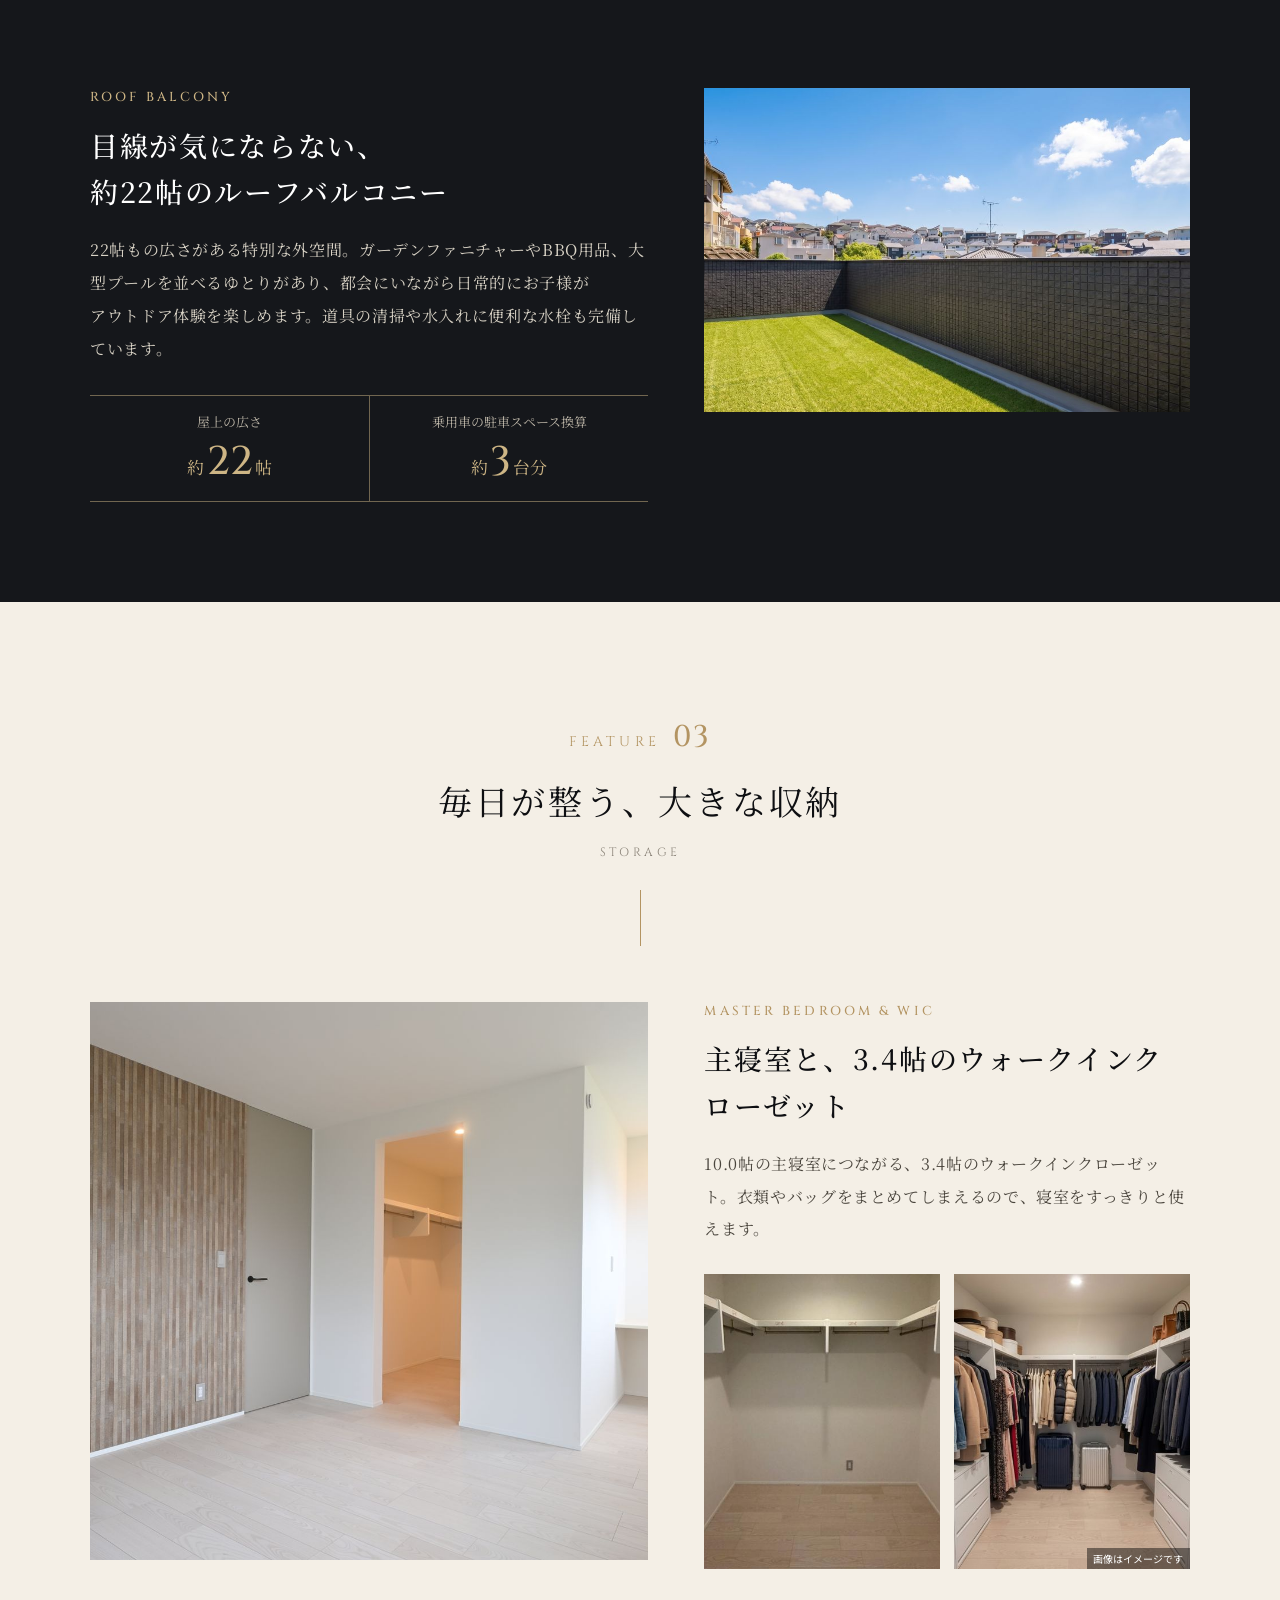
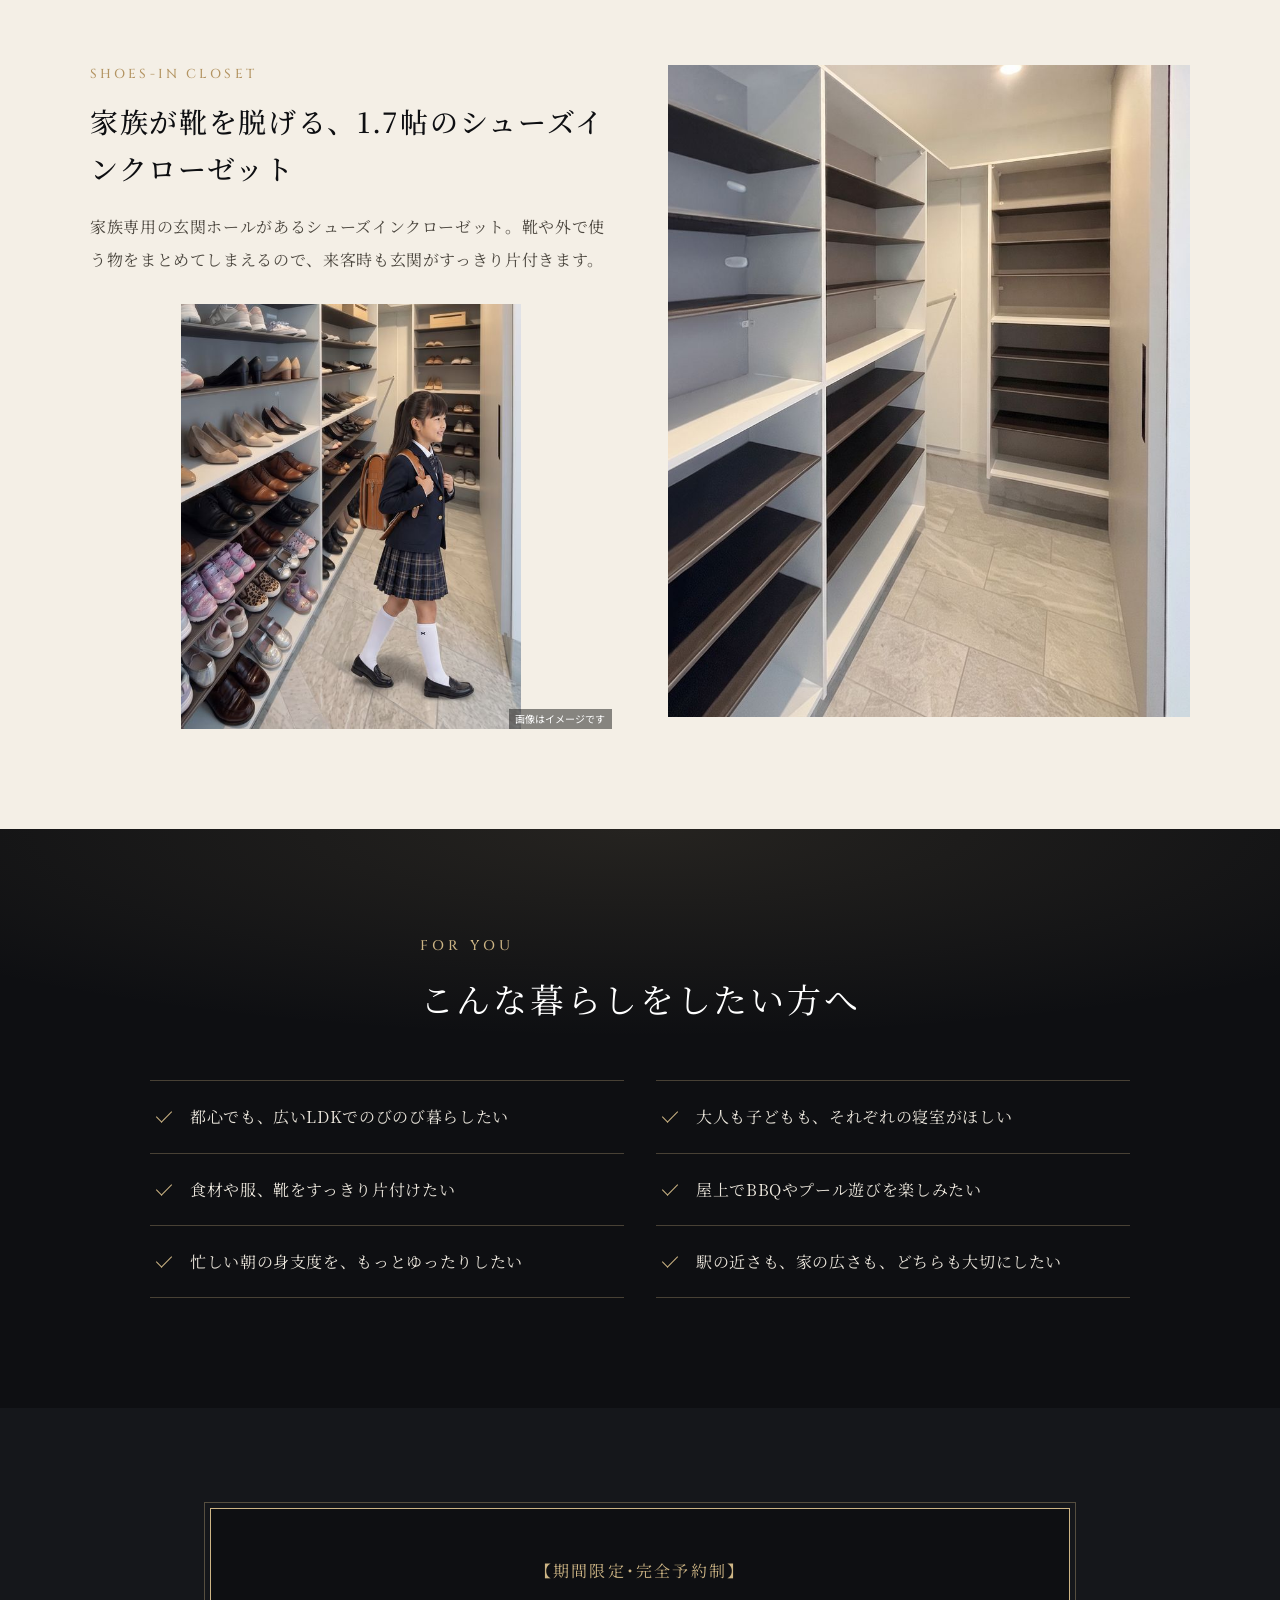
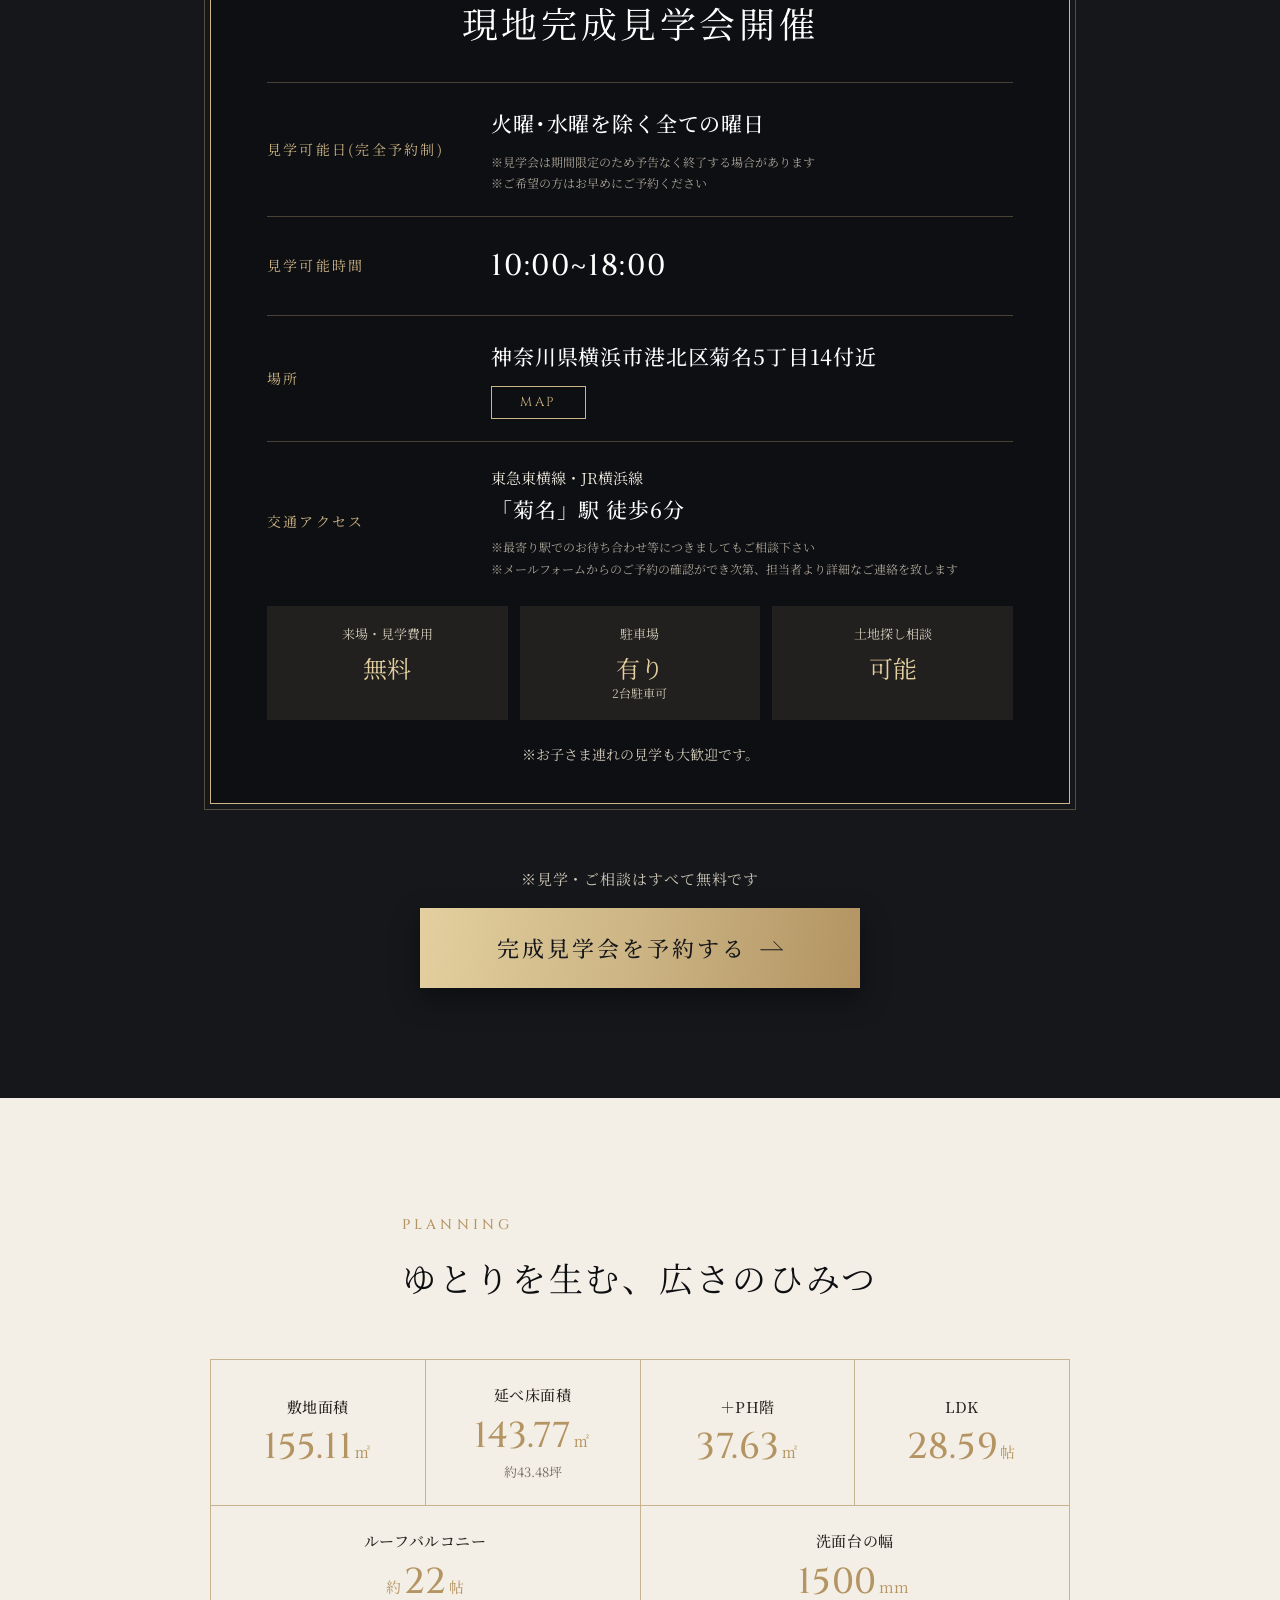
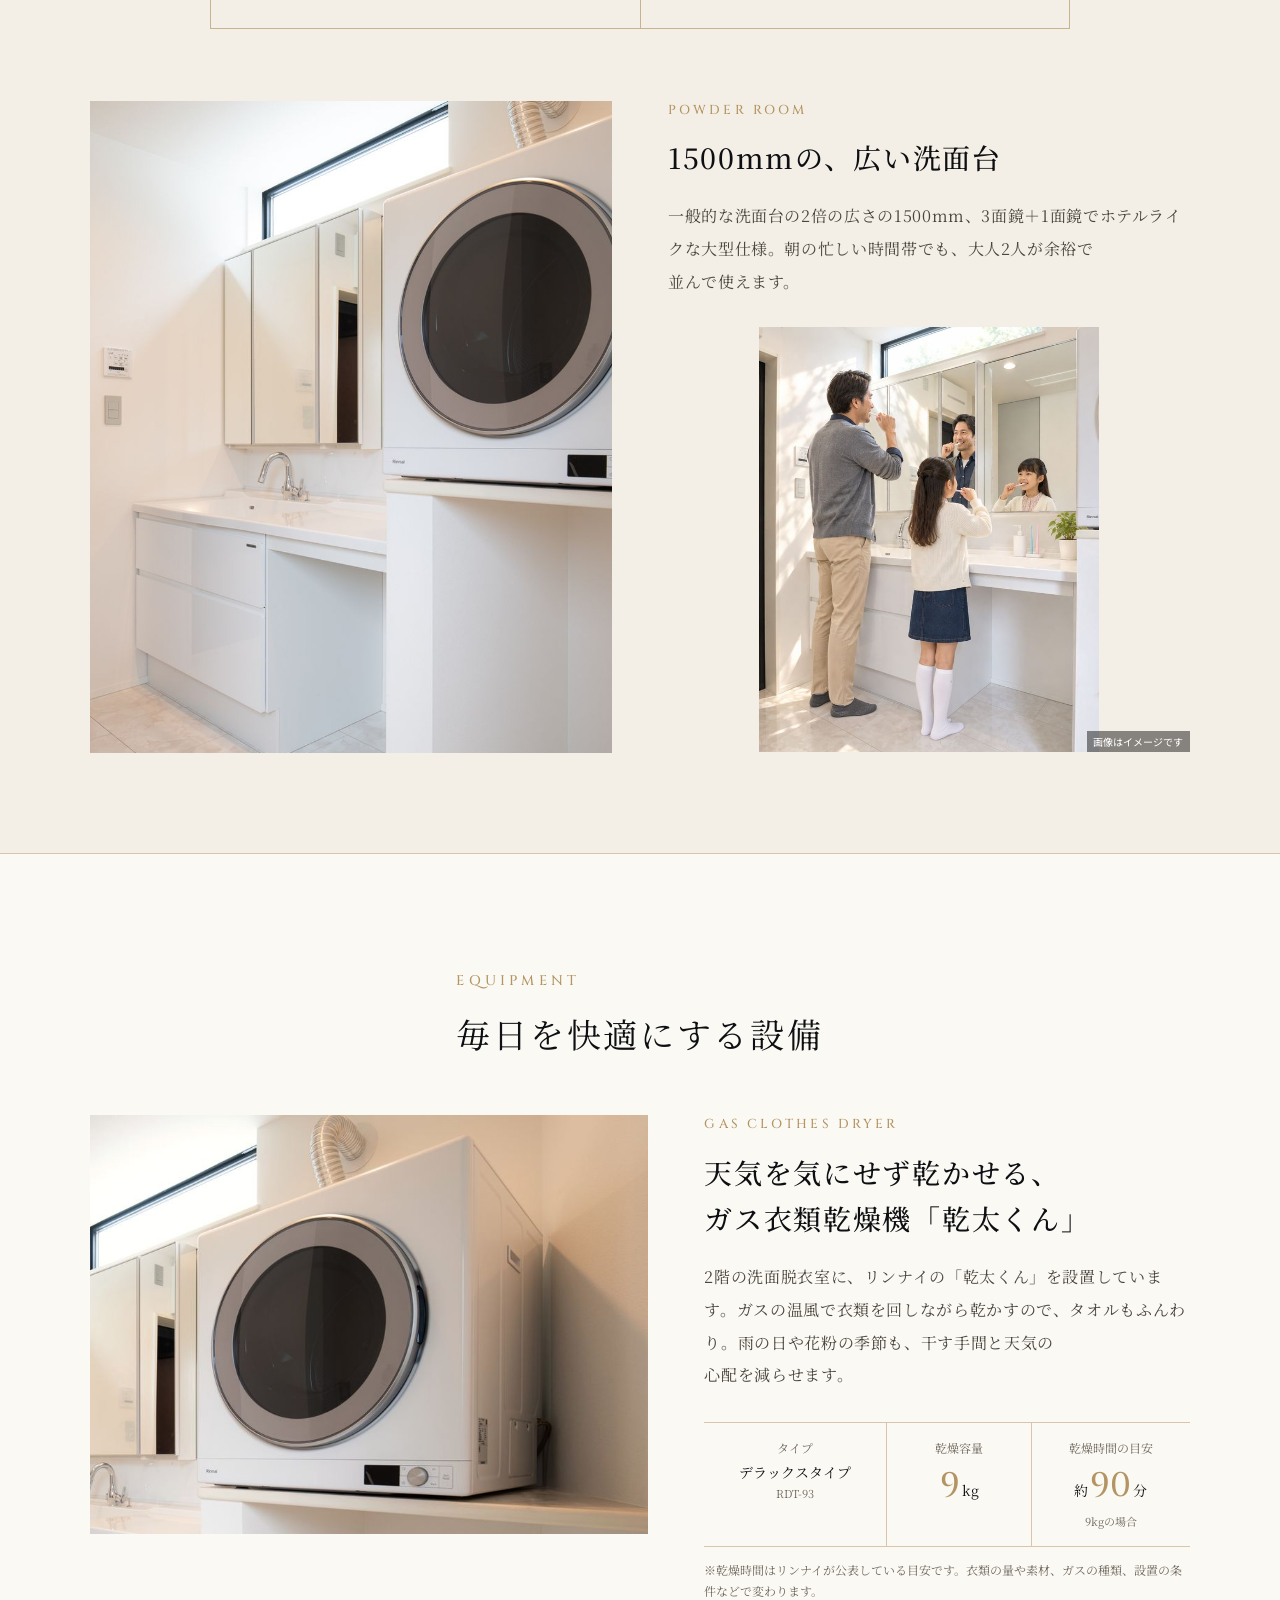
==== commit b52776c6: "上部のロゴと電話番号を追従に／画面下は予約ボタンだけに（電話番号を外す） Co-Authored-By: Claude Sonnet 5.5 <noreply@anthropic.com>" ====
--- a/kikuna-2/index.html
+++ b/kikuna-2/index.html
@@ -19,8 +19,8 @@
       href="img/fv/fv_living_1400.jpg"
       imagesrcset="img/fv/fv_living_1400.jpg 1400w, img/fv/fv_living_2400.jpg 2400w" imagesizes="170vw">
 
-<link rel="stylesheet" href="css/style.css?v=20261126j">
-<link rel="stylesheet" href="css/lower.css?v=20261126j">
+<link rel="stylesheet" href="css/style.css?v=20261126k">
+<link rel="stylesheet" href="css/lower.css?v=20261126k">
 <link rel="stylesheet" href="css/form.css">
 <script>window.LP_PREVIEW = true;</script>
 </head>
@@ -32,7 +32,7 @@
   ・6以降：見どころ → 特長（LDK／鉄骨階段と屋上／収納）→ こんな暮らし → 見学会情報 → 広さのひみつ → 体験 → 一日の過ごし方 → 予約 → 詳細 → 流れ → FAQ → 会社概要 → 締め
 -->
 
-<header class="hd">
+<header class="hd" data-header>
   <p class="hd__logo">
     <a href="https://pr-h.net/" target="_blank" rel="noopener"><img src="img/logo_white.png" alt="PRINCIPAL HOME（プリンシパルホーム）" width="720" height="68"></a>
   </p>
@@ -744,13 +744,9 @@
   <p><small>&copy; Principal Home Inc. All Rights Reserved.</small></p>
 </footer>
 
-<!-- 追従フッター（電話番号＋予約ボタン）と、先頭へ戻るボタン。最初の画面を少し過ぎたら出て、最後まで出たまま -->
+<!-- 追従する予約ボタンと、先頭へ戻るボタン。最初の画面を少し過ぎたら出て、最後まで出たまま（電話番号は上のヘッダーが追従する） -->
 <div class="bar" data-stick>
-  <a class="bar__tel" href="tel:0120021541" aria-label="電話をかける 0120-021-541">
-    <span class="bar__tel-num"><svg viewBox="0 0 24 24" aria-hidden="true"><path d="M6.6 10.8a15.1 15.1 0 0 0 6.6 6.6l2.2-2.2a1 1 0 0 1 1-.25 11.4 11.4 0 0 0 3.6.57 1 1 0 0 1 1 1V20a1 1 0 0 1-1 1A17 17 0 0 1 3 4a1 1 0 0 1 1-1h3.5a1 1 0 0 1 1 1c0 1.25.2 2.45.57 3.57a1 1 0 0 1-.25 1z"/></svg>0120-021-541</span>
-    <span class="bar__tel-time">受付 9:30-18:00（火・水定休）</span>
-  </a>
-  <a class="bar__btn" href="#form"><span class="bar__free">無料</span>見学会を予約する</a>
+  <a class="bar__btn" href="#form"><span class="bar__free">無料</span>完成見学会を予約する</a>
 </div>
 <button class="totop" type="button" data-totop aria-label="ページの先頭へ戻る" tabindex="-1">TOP</button>
 
@@ -772,7 +768,7 @@
   <img class="zoom__img" src="" alt="" width="917" height="1092">
 </dialog>
 
-<script src="js/main.js?v=20261126j" defer></script>
+<script src="js/main.js?v=20261126k" defer></script>
 <script src="js/form.js" defer></script>
 </body>
 </html>
--- a/kikuna-2/css/style.css
+++ b/kikuna-2/css/style.css
@@ -56,14 +56,17 @@
 .form-popup{ font-family:var(--f-sans); }   /* フォームは読みやすいゴシック */
 
 /* =========================================================
-   ヘッダー（写真の上に重ねる）
+   ヘッダー（写真の上に重ねる。スクロールしても上に追従し、写真を過ぎたら黒い背景がつく）
    ========================================================= */
 .hd{
-  position:absolute; top:0; left:0; right:0; z-index:20;
+  position:fixed; top:0; left:0; right:0; z-index:20;
   display:flex; align-items:center; justify-content:space-between;
-  height:5.6rem;
-  padding:0 2rem;
-}
+  height:calc(5.6rem + env(safe-area-inset-top));
+  padding:env(safe-area-inset-top) 2rem 0;
+  border-bottom:1px solid transparent;
+  transition:background .3s, border-color .3s, height .3s;
+}
+.hd.is-solid{ background:rgba(14,15,18,.95); border-bottom-color:rgba(205,181,133,.4); }
 .hd__logo img{ width:auto; height:1.4rem; }
 .hd__tel{
   display:flex; align-items:center; gap:.5rem;
@@ -525,6 +528,7 @@
   html{ font-size:11px; }
 
   .hd{ height:84px; padding:0 40px; }
+  .hd.is-solid{ height:72px; }
   .hd__logo img{ height:20px; }
   .hd__tel{ display:grid; grid-template-columns:auto auto; align-items:center; column-gap:10px; row-gap:6px; }
   .hd__tel-icon{ width:21.6px; height:21.6px; grid-row:1; }
--- a/kikuna-2/css/lower.css
+++ b/kikuna-2/css/lower.css
@@ -45,7 +45,7 @@
    7. 各特長の説明
    ========================================================= */
 .feat{ padding:7.2rem 0 3.2rem; }
-.feat__head{ padding:0 2rem; text-align:center; }
+.feat__head{ padding:0 2rem; text-align:center; scroll-margin-top:7.2rem; }
 .feat__no{ font-family:var(--f-en); font-size:1.2rem; letter-spacing:.3em; line-height:1; color:var(--c-gold-d); }
 .feat__no b{ margin-left:.4rem; font-size:2.2rem; font-weight:500; letter-spacing:.1em; }
 .feat__title{ margin-top:1.8rem; font-size:2.6rem; font-weight:400; line-height:1.6; letter-spacing:.08em; color:var(--c-ink); }
@@ -271,11 +271,11 @@
 .ft p{ margin:1.6rem 0 0; font-size:1rem; color:#8a8378; }
 
 /* =========================================================
-   追従フッター（電話番号＋予約ボタン）・先頭へ戻る
+   追従する予約ボタン・先頭へ戻る
    ========================================================= */
 .bar{
   position:fixed; left:0; right:0; bottom:0; z-index:30;
-  display:flex; align-items:stretch; gap:1rem;
+  display:flex; justify-content:center;
   padding:.9rem 1.2rem calc(.9rem + env(safe-area-inset-bottom));
   background:rgba(14,15,18,.96);
   border-top:1px solid rgba(205,181,133,.6);
@@ -284,14 +284,10 @@
   transition:transform .35s, visibility .35s;
 }
 .bar.is-show{ visibility:visible; transform:none; }
-.bar__tel{ flex:none; display:flex; flex-direction:column; justify-content:center; align-items:center; gap:.5rem; color:var(--c-white); line-height:1; -webkit-tap-highlight-color:transparent; }
-.bar__tel-num{ display:flex; align-items:center; gap:.4rem; font-family:var(--f-en); font-size:1.5rem; letter-spacing:.04em; white-space:nowrap; }
-.bar__tel-num svg{ width:1.3rem; height:1.3rem; fill:var(--c-gold); }
-.bar__tel-time{ font-size:max(.85rem, 8px); letter-spacing:0; color:#bdb6a8; white-space:nowrap; }
 .bar__btn{
   flex:1; display:flex; align-items:center; justify-content:center; gap:.7rem;
-  min-height:4.8rem;
-  font-size:1.45rem; font-weight:500; letter-spacing:.06em; line-height:1.3; white-space:nowrap;
+  min-height:5rem;
+  font-size:1.6rem; font-weight:500; letter-spacing:.06em; line-height:1.3; white-space:nowrap;
   color:#16171b;
   background:linear-gradient(100deg, var(--c-gold-l) 0%, var(--c-gold) 48%, var(--c-gold-d) 100%);
   -webkit-tap-highlight-color:transparent;
@@ -324,6 +320,7 @@
   .hl__sub{ margin-top:10px; font-size:13px; }
 
   .feat{ padding:120px 40px 60px; }
+  .feat__head{ scroll-margin-top:96px; }
   .feat__no{ font-size:14px; }
   .feat__no b{ font-size:30px; }
   .feat__title{ margin-top:22px; font-size:34px; }
@@ -469,11 +466,7 @@
   .ft img{ height:22px; }
   .ft p{ margin-top:20px; font-size:12px; }
 
-  .bar{ justify-content:center; align-items:center; gap:48px; padding:12px 40px calc(12px + env(safe-area-inset-bottom)); }
-  .bar__tel{ gap:7px; }
-  .bar__tel-num{ gap:8px; font-size:28px; }
-  .bar__tel-num svg{ width:22px; height:22px; }
-  .bar__tel-time{ font-size:12px; letter-spacing:.04em; }
+  .bar{ padding:12px 40px calc(12px + env(safe-area-inset-bottom)); }
   .bar__btn{ flex:0 0 420px; min-height:56px; gap:12px; font-size:18px; }
   .bar__free{ padding:5px 8px; font-size:12px; }
   .totop{ right:24px; bottom:100px; width:52px; height:52px; font-size:12px; }
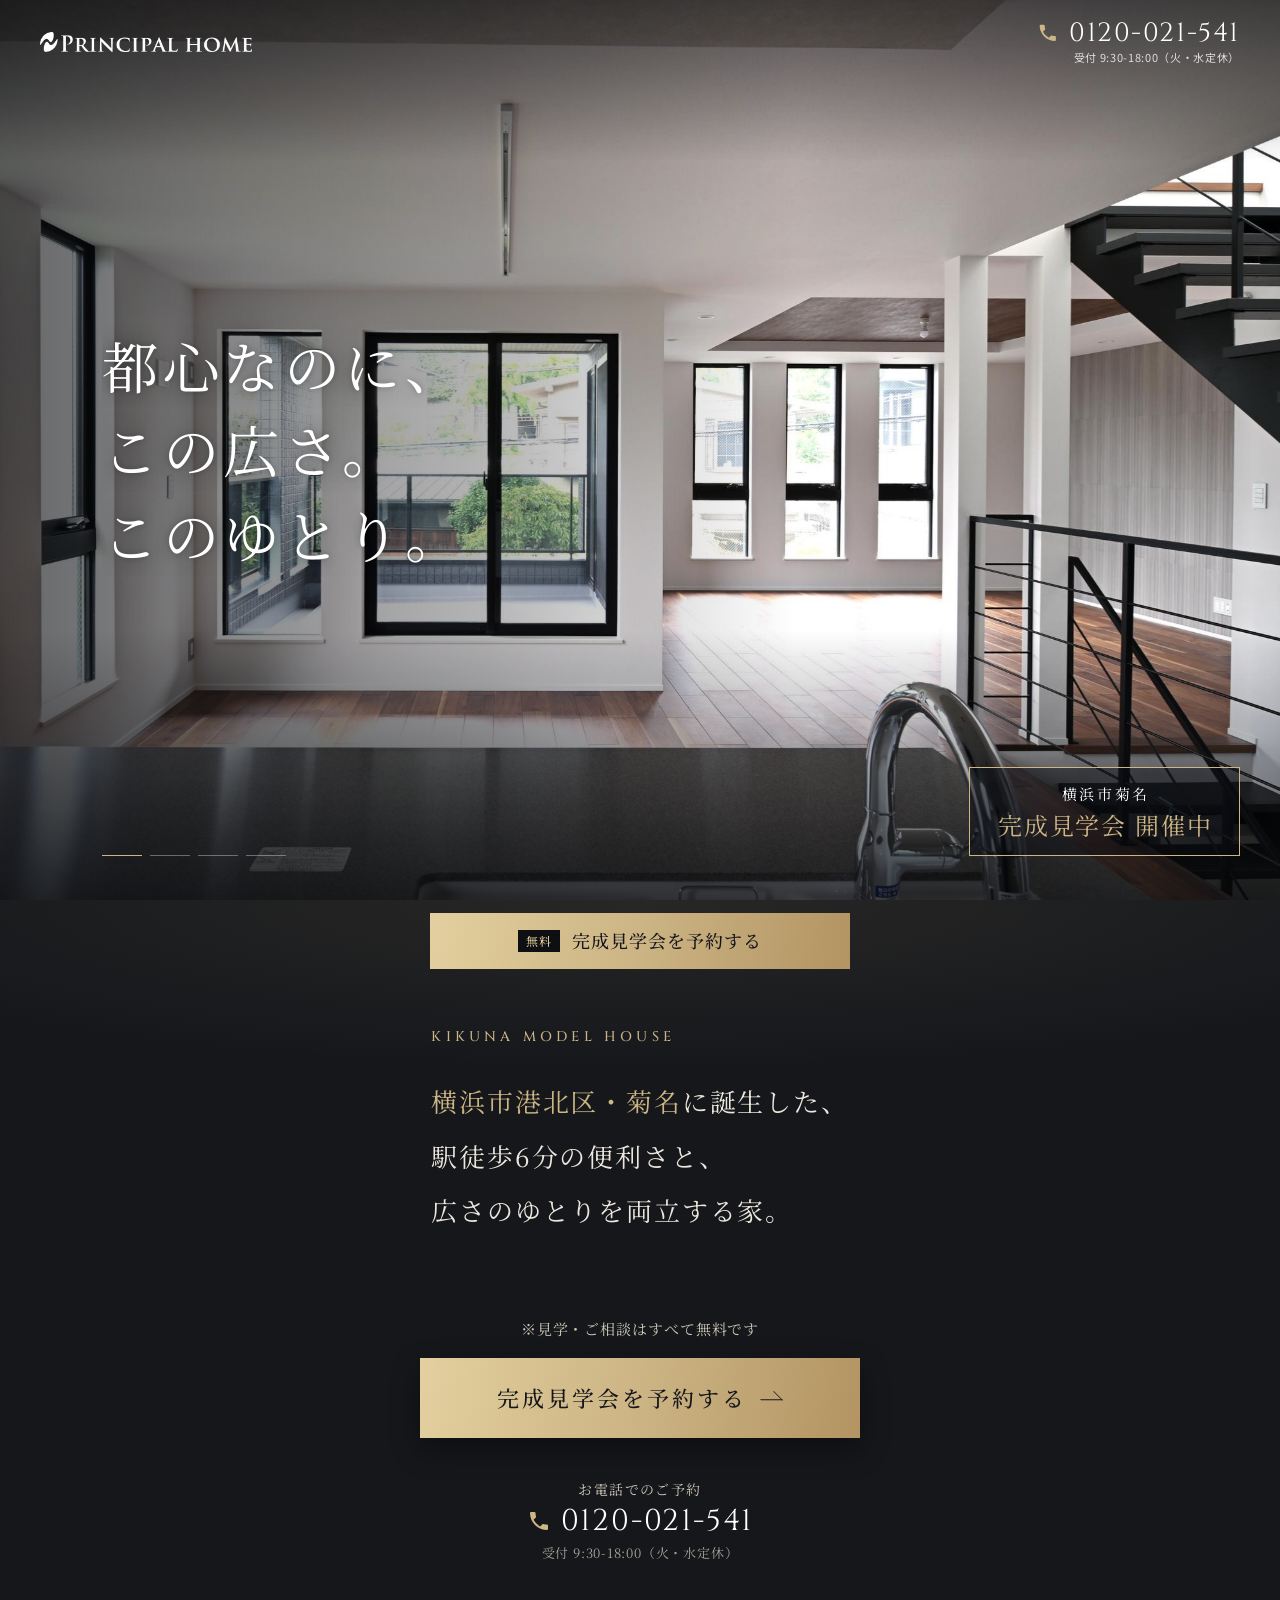
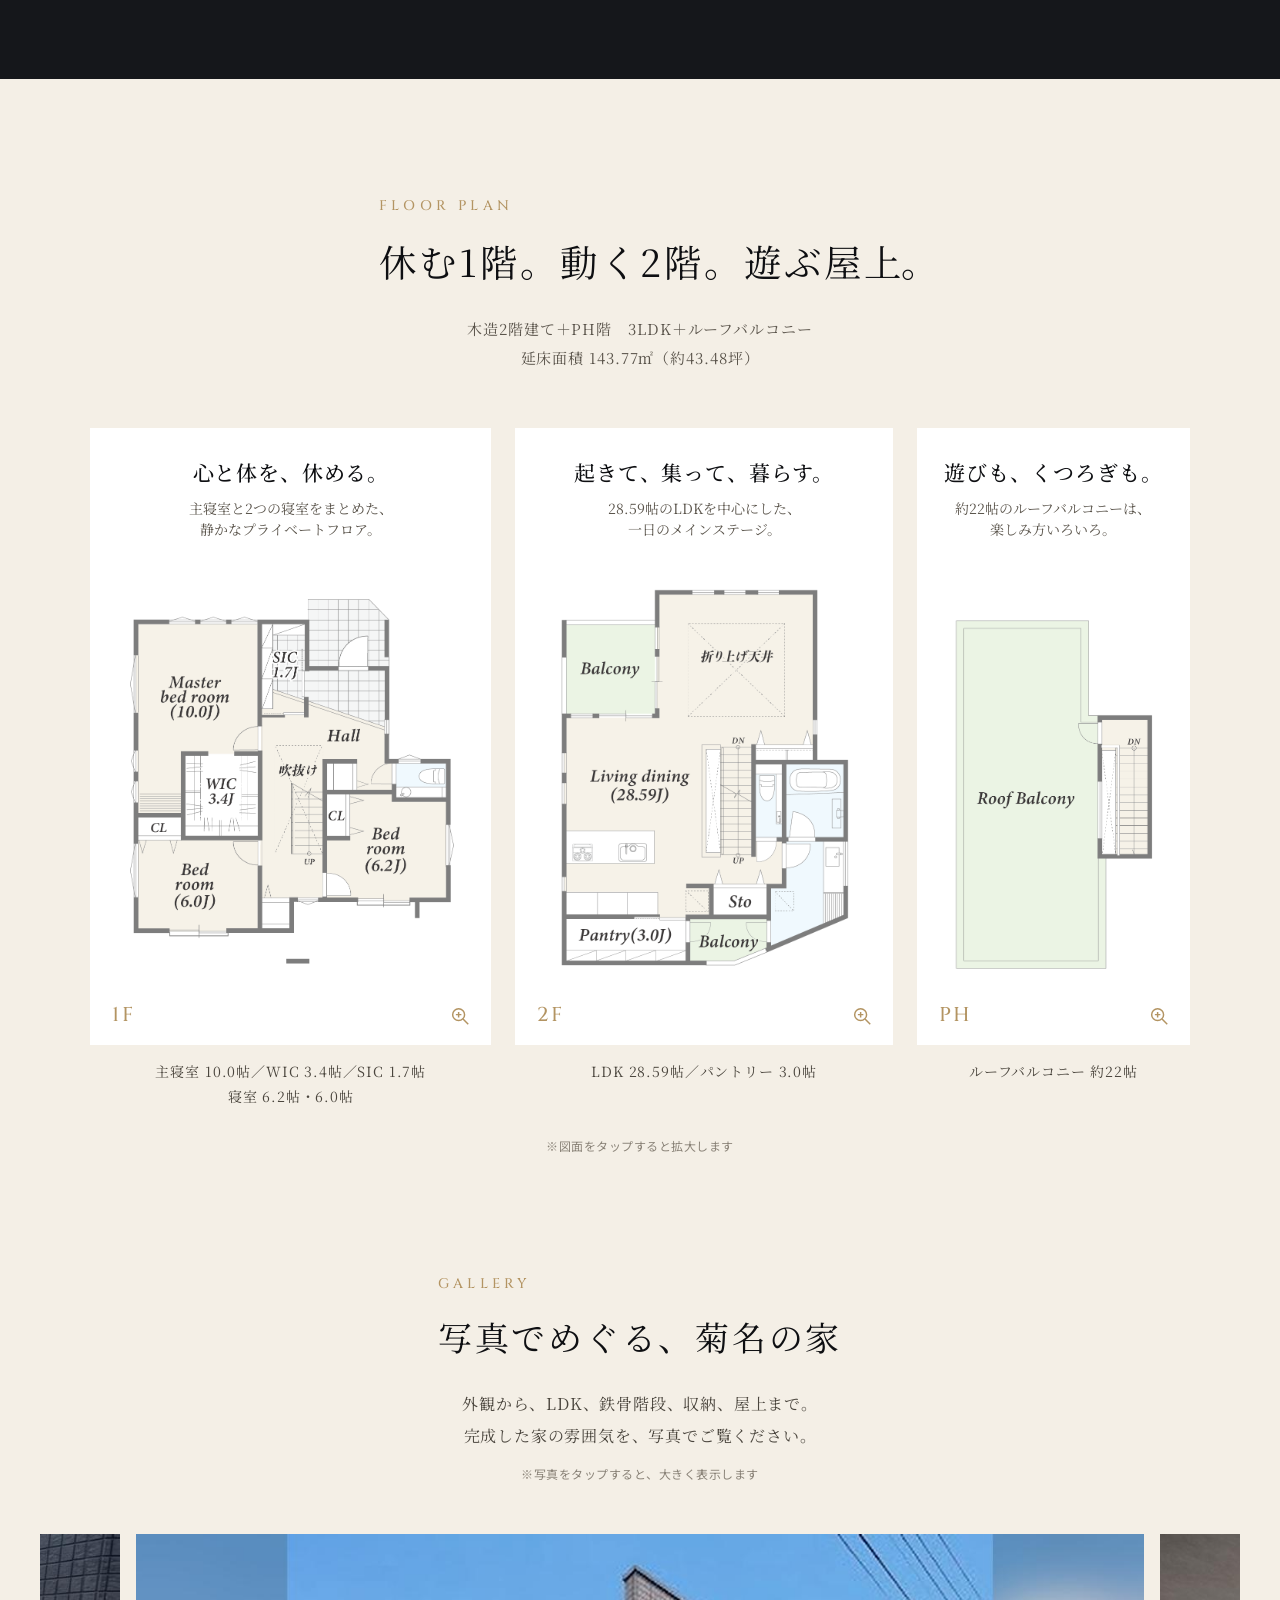
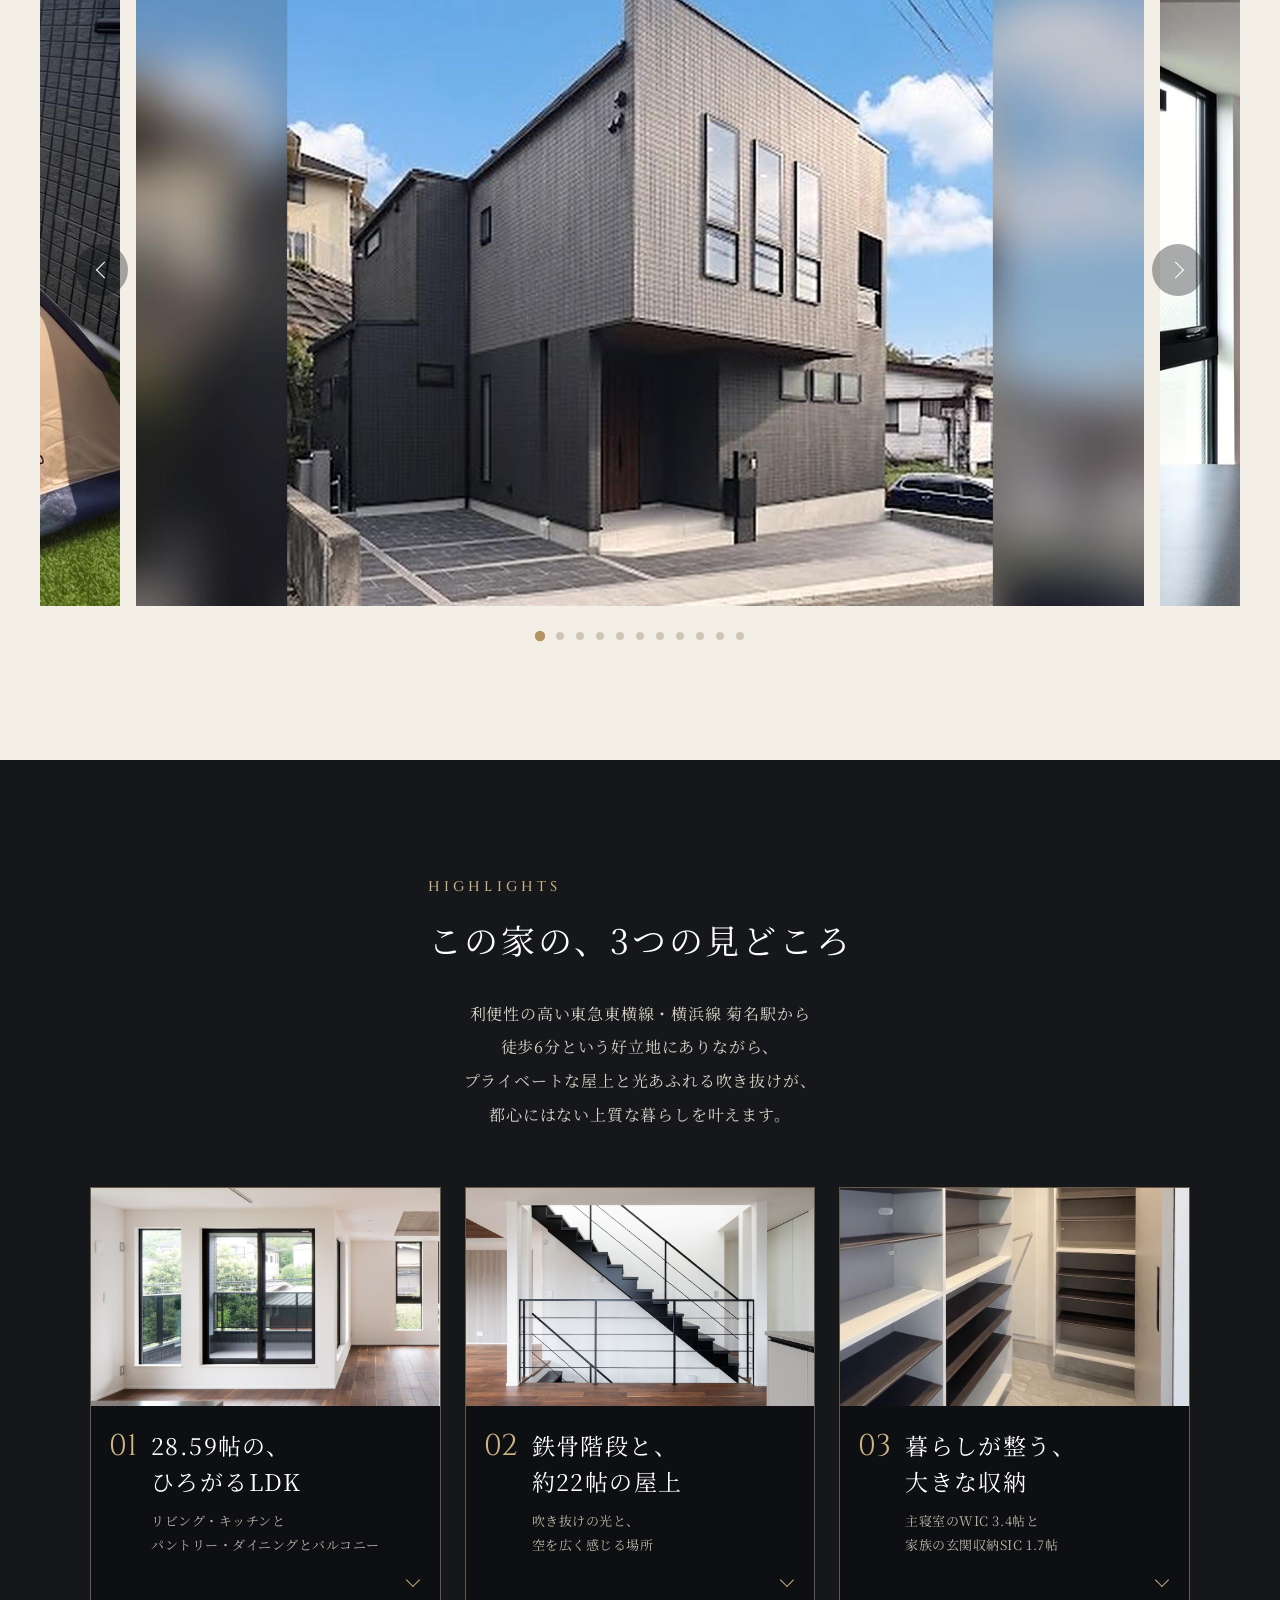
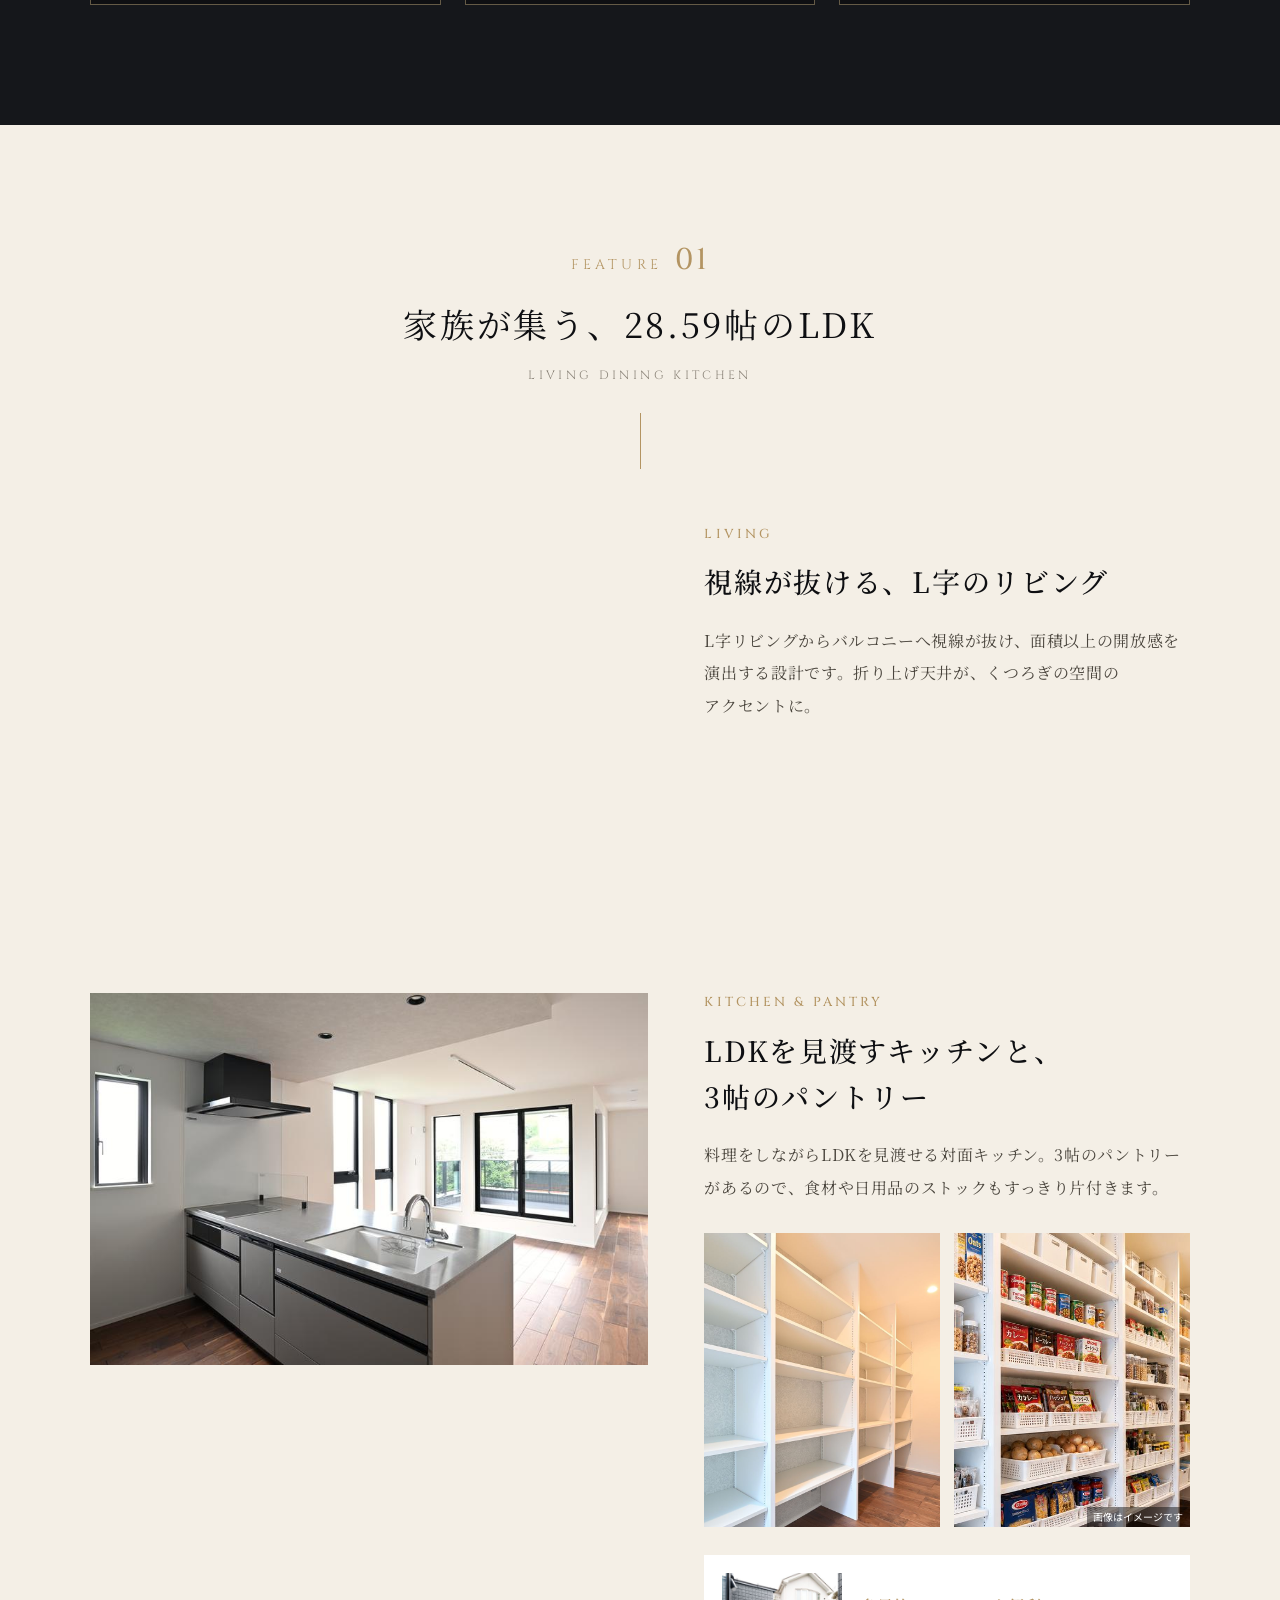
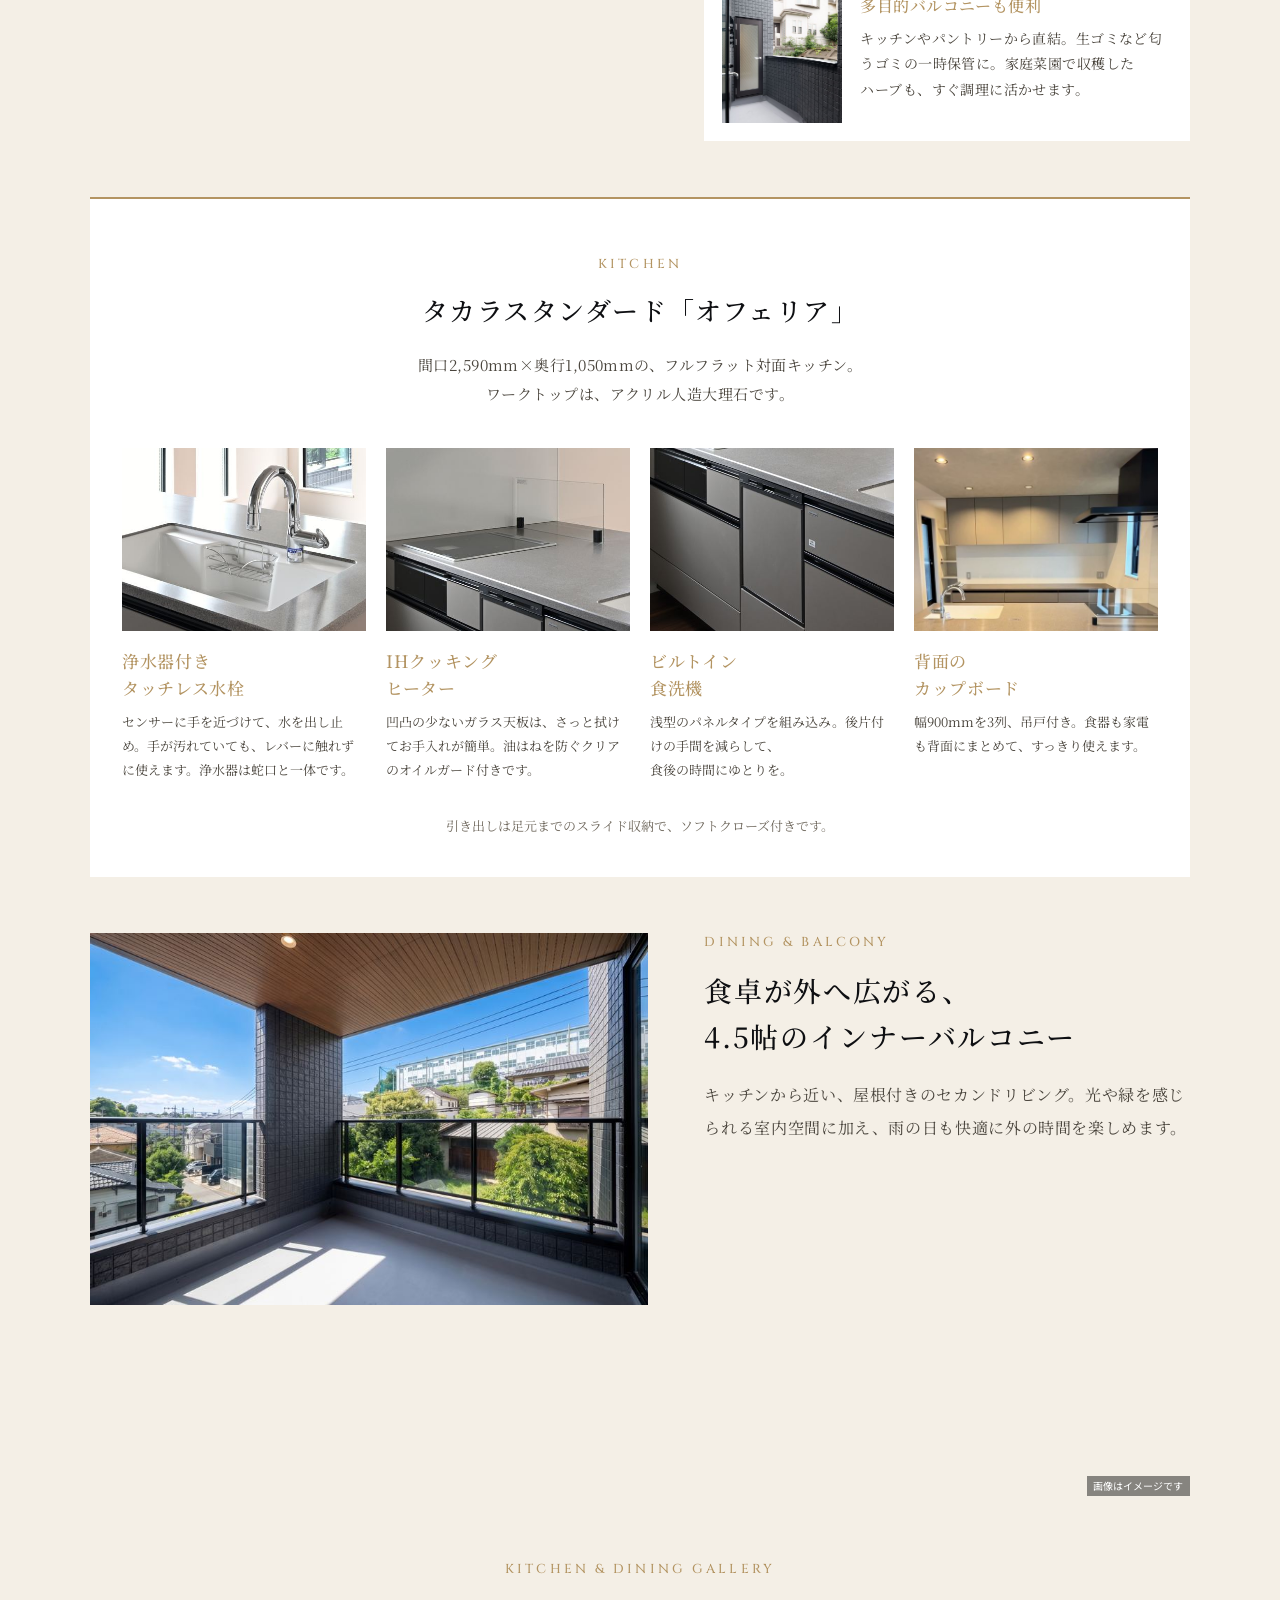
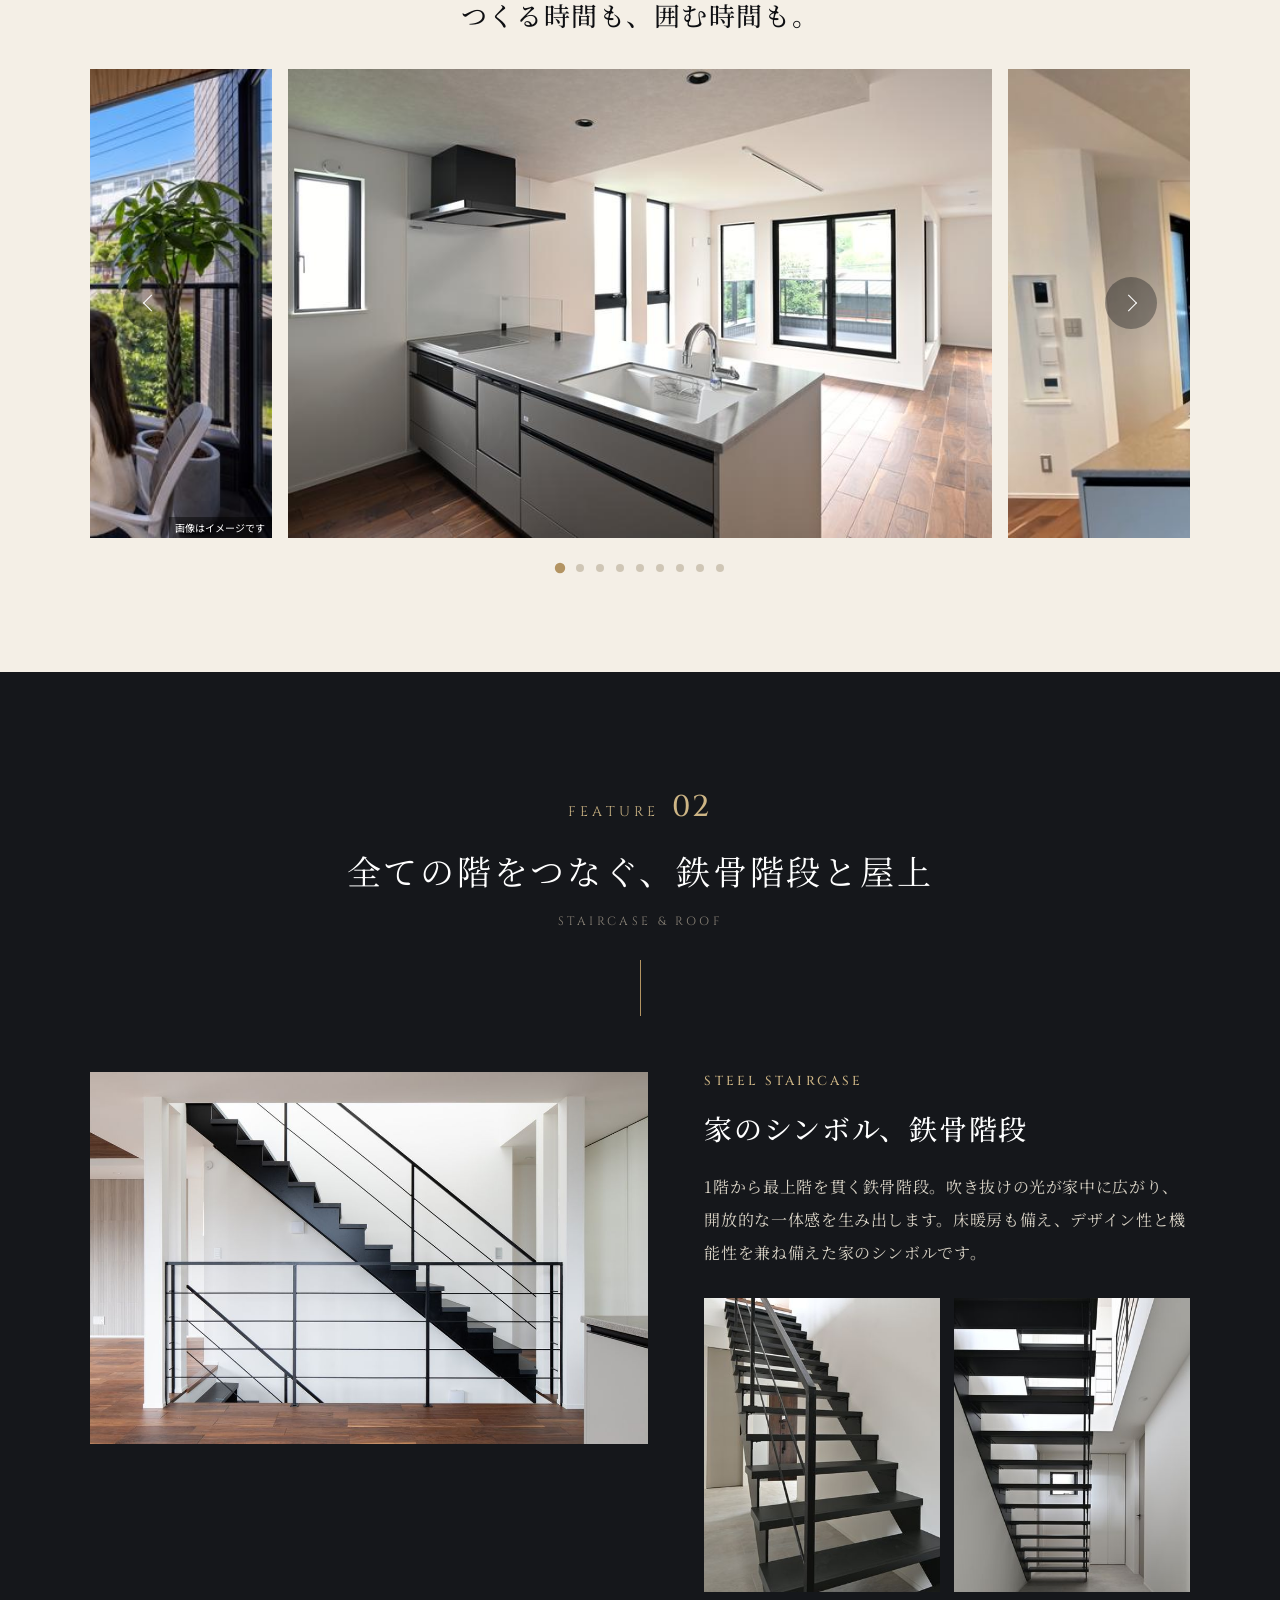
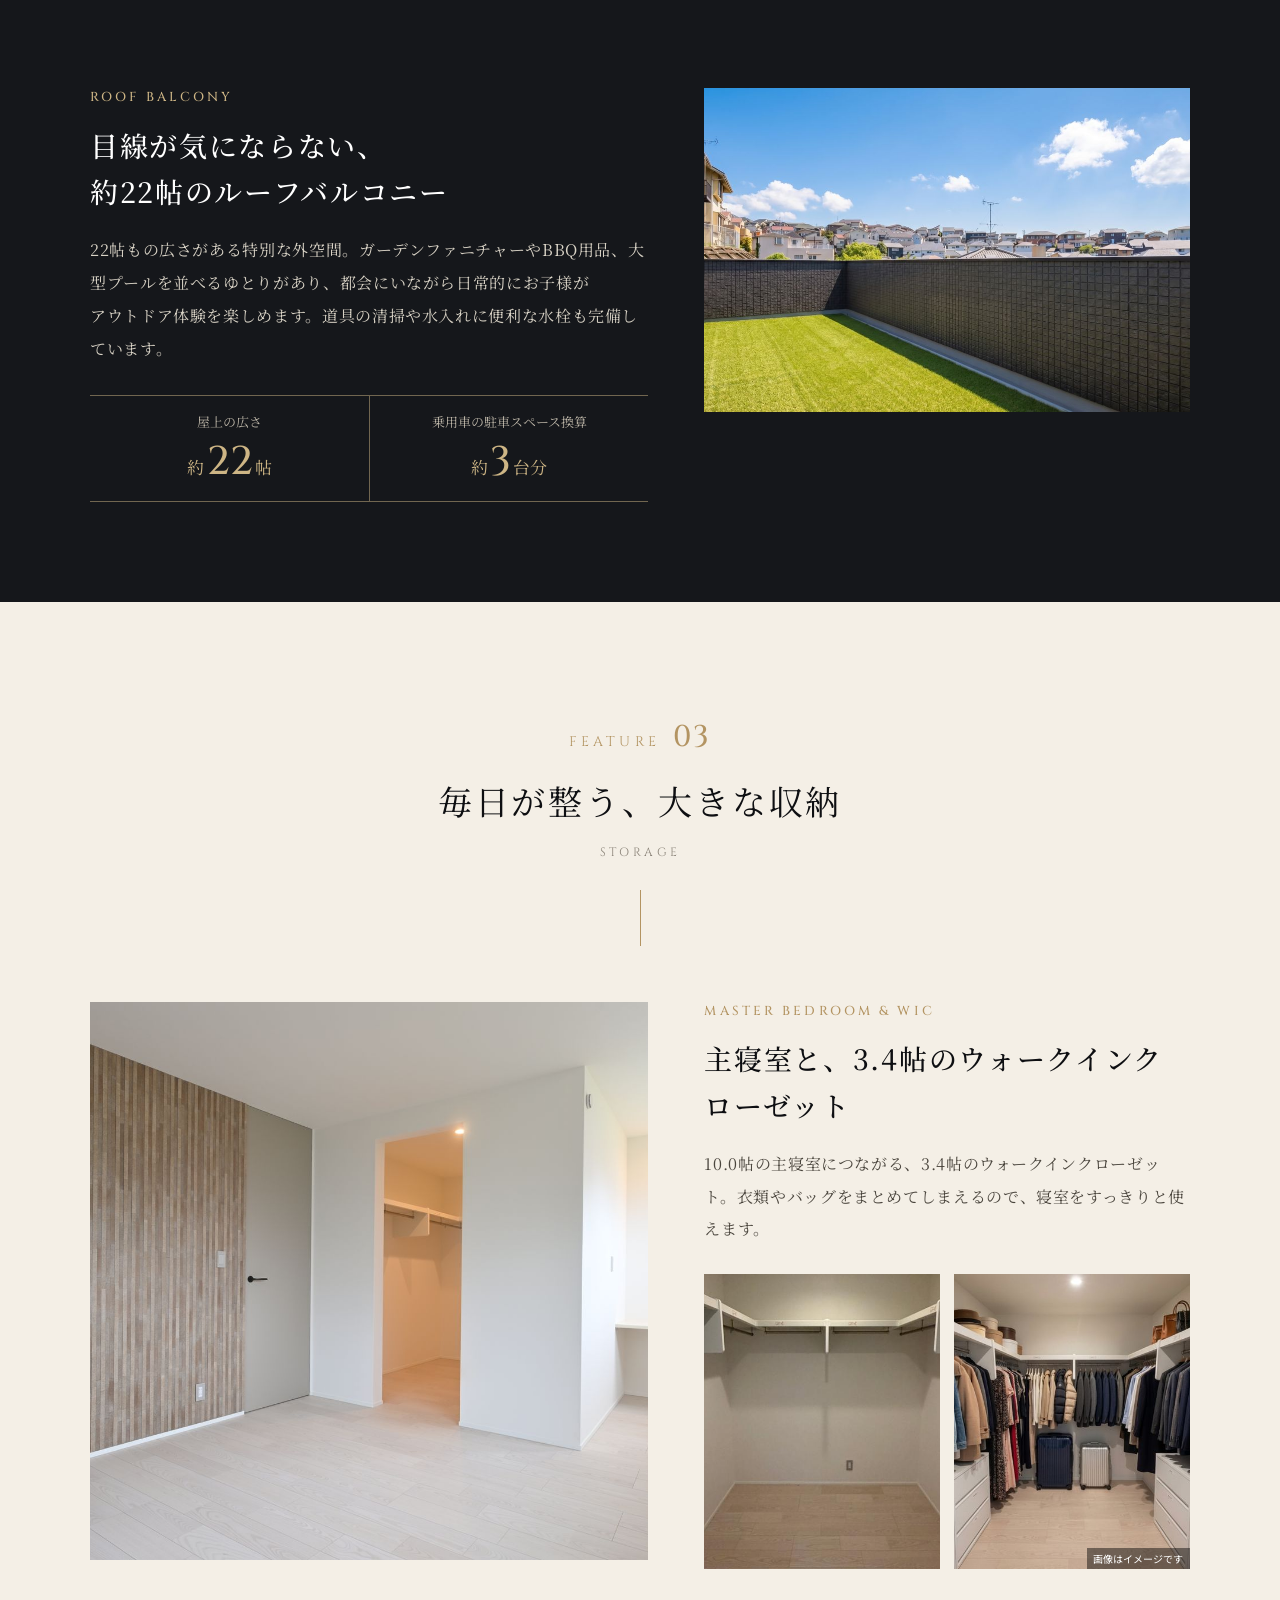
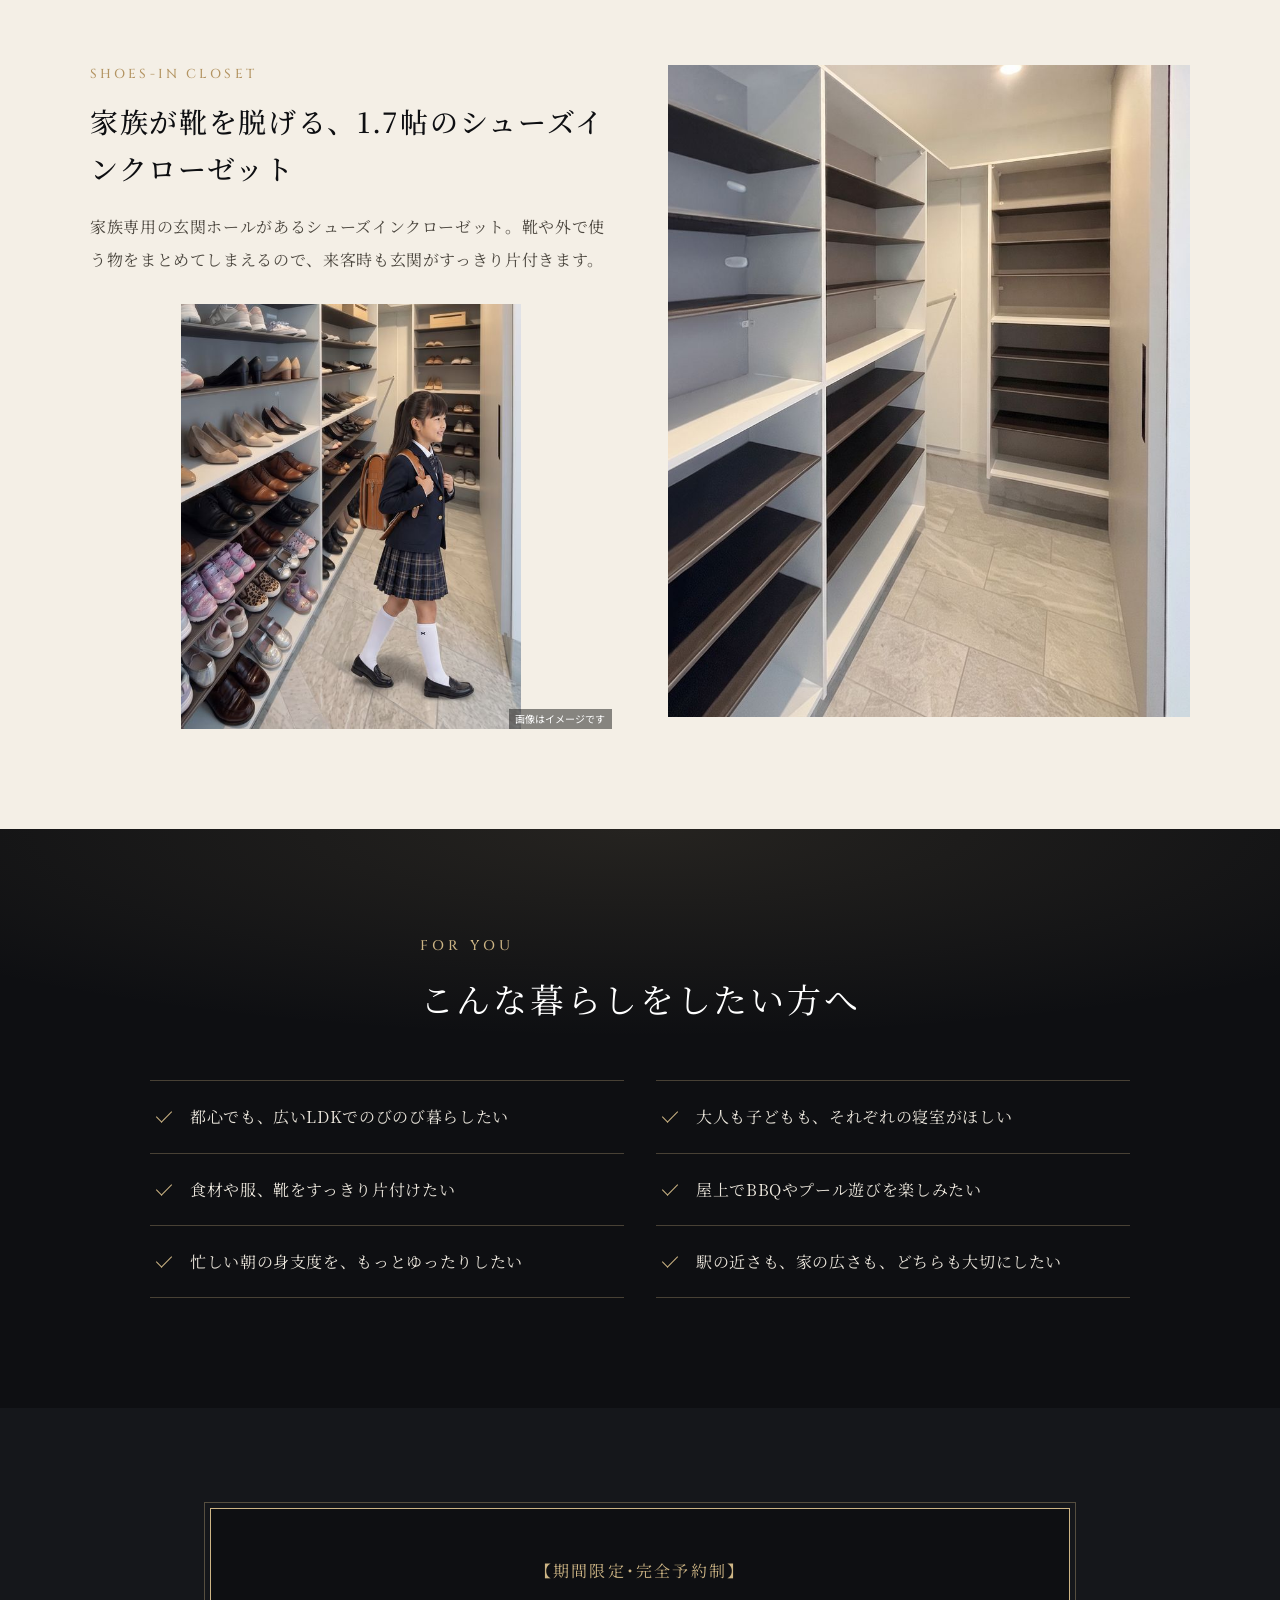
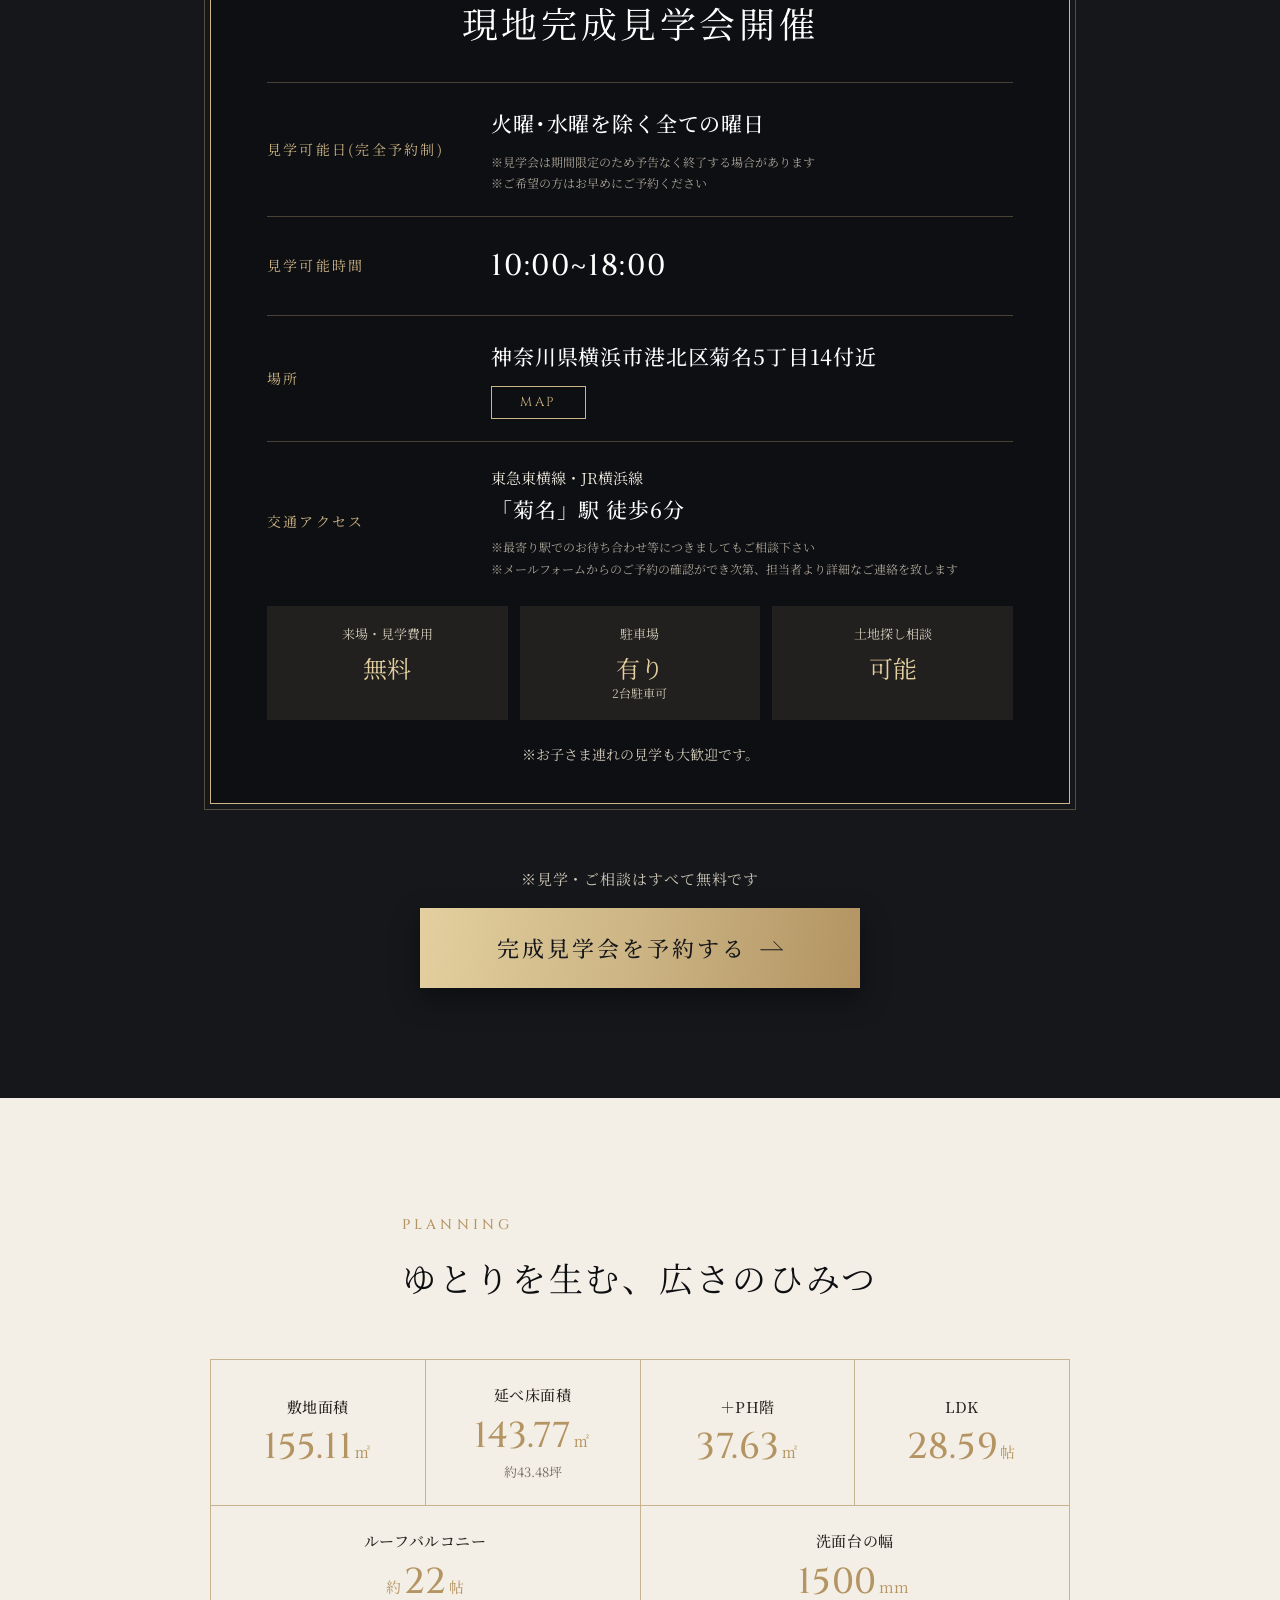
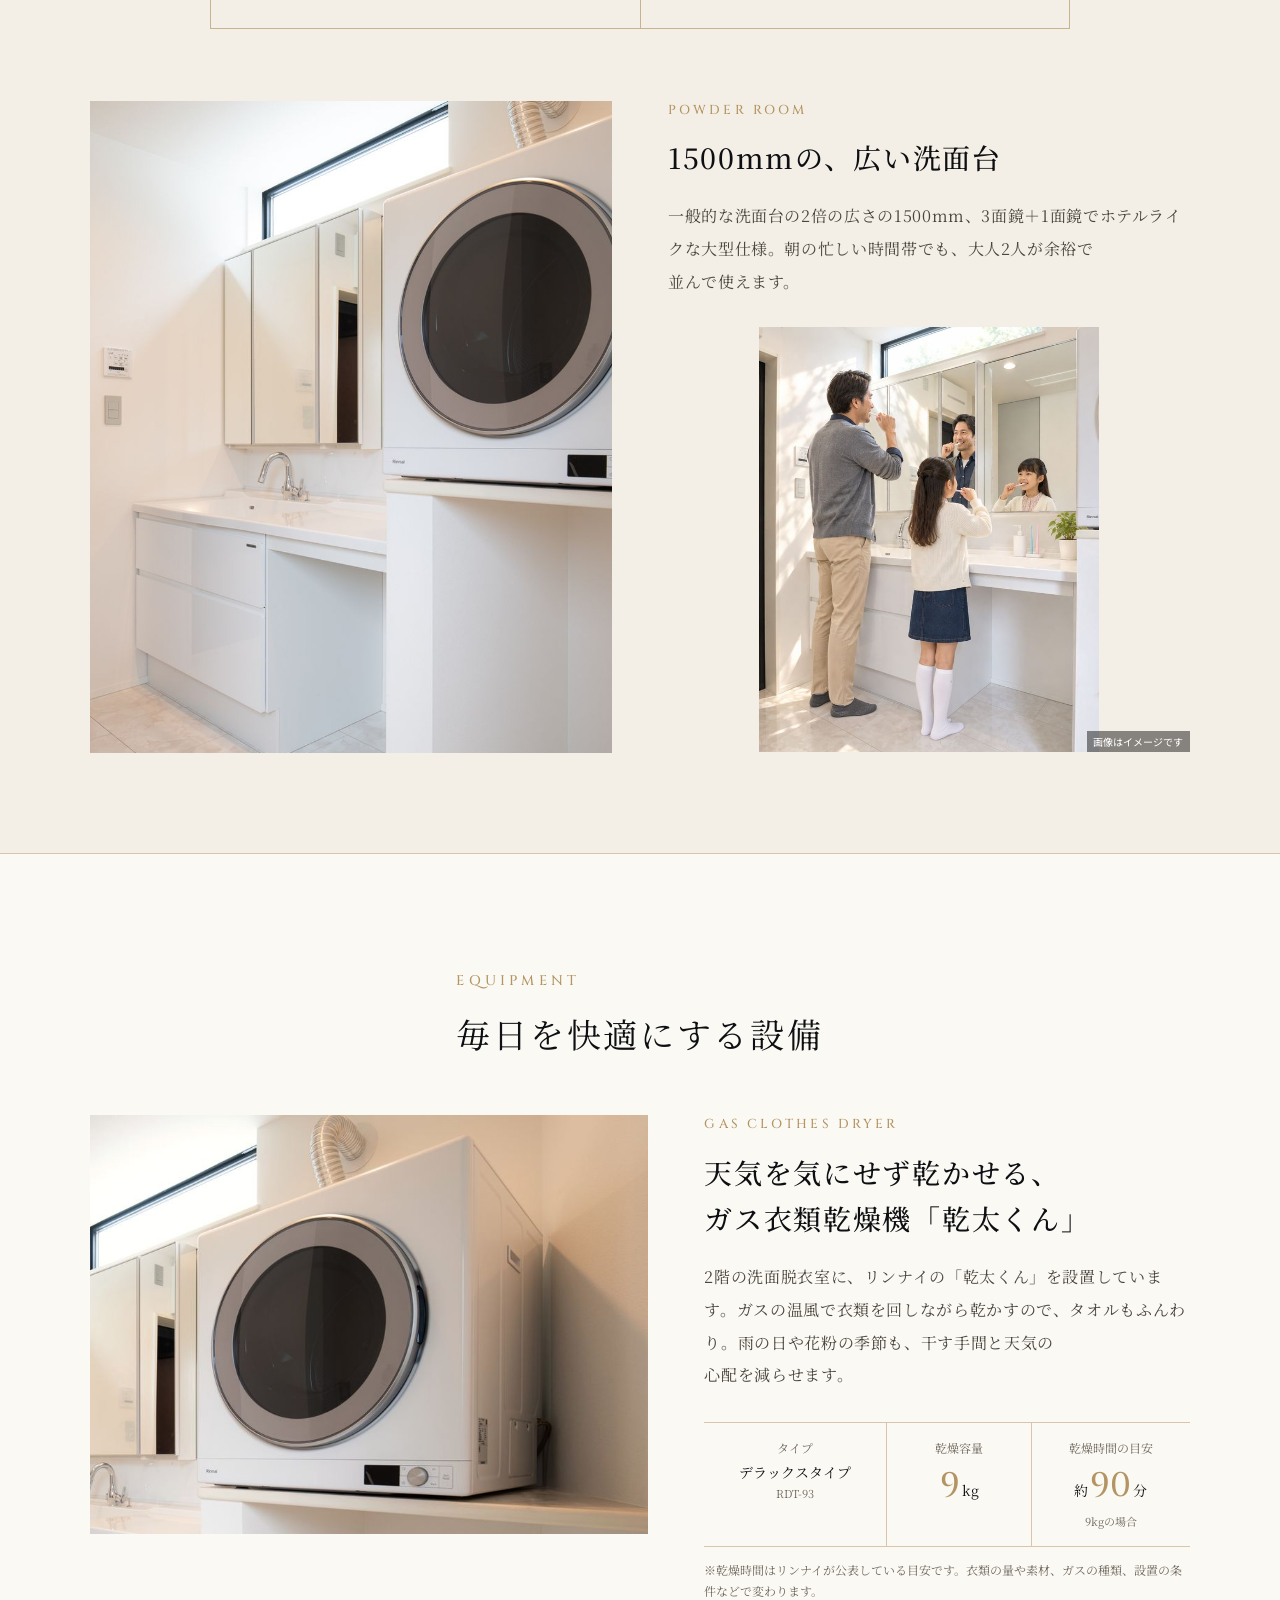
==== commit ed6fee80: "間取りのタイトル：3行の両端をそろえ、「。」をぶら下げに Co-Authored-By: Claude Sonnet 5.5 <noreply@anthropic.com>" ====
--- a/kikuna-2/index.html
+++ b/kikuna-2/index.html
@@ -19,8 +19,8 @@
       href="img/fv/fv_living_1400.jpg"
       imagesrcset="img/fv/fv_living_1400.jpg 1400w, img/fv/fv_living_2400.jpg 2400w" imagesizes="170vw">
 
-<link rel="stylesheet" href="css/style.css?v=20261126k">
-<link rel="stylesheet" href="css/lower.css?v=20261126k">
+<link rel="stylesheet" href="css/style.css?v=20261126l">
+<link rel="stylesheet" href="css/lower.css?v=20261126l">
 <link rel="stylesheet" href="css/form.css">
 <script>window.LP_PREVIEW = true;</script>
 </head>
@@ -121,7 +121,7 @@
   <section class="plan" id="plan">
     <div class="sec-head">
       <p class="sec-head__en" lang="en">FLOOR PLAN</p>
-      <h2 class="sec-head__jp plan__title"><span>休む1階。</span><span>動く2階。</span><span>遊ぶ屋上。</span></h2>
+      <h2 class="sec-head__jp plan__title" aria-label="休む1階。動く2階。遊ぶ屋上。"><span class="plan__row" aria-hidden="true"><i>休</i><i>む</i><i>1</i><i>階</i><i class="plan__dot">。</i></span><span class="plan__row" aria-hidden="true"><i>動</i><i>く</i><i>2</i><i>階</i><i class="plan__dot">。</i></span><span class="plan__row" aria-hidden="true"><i>遊</i><i>ぶ</i><i>屋</i><i>上</i><i class="plan__dot">。</i></span></h2>
     </div>
     <p class="plan__spec">木造2階建て＋PH階　3LDK＋ルーフバルコニー<br>延床面積 143.77㎡（約43.48坪）</p>
     <ul class="plan__list">
@@ -768,7 +768,7 @@
   <img class="zoom__img" src="" alt="" width="917" height="1092">
 </dialog>
 
-<script src="js/main.js?v=20261126k" defer></script>
+<script src="js/main.js?v=20261126l" defer></script>
 <script src="js/form.js" defer></script>
 </body>
 </html>
--- a/kikuna-2/css/style.css
+++ b/kikuna-2/css/style.css
@@ -312,7 +312,16 @@
   list-style:none;
 }
 .sec-head__jp.plan__title{ font-size:2.75rem; }   /* 間取りのタイトルはほかの見出しの110% */
-.plan__title span{ display:block; }   /* スマホは3行に積む */
+.sec-head__jp.plan__title{ letter-spacing:0; }
+/* スマホは3行に積む。3行とも同じ幅にそろえ（文字を均等に割り付け）、「。」は枠の外にぶら下げる。
+   幅は漢字4文字の行＝4文字＋字間3つ。細い数字の行は、その分だけ字間が広がる */
+.plan__row{ position:relative; display:flex; justify-content:space-between; width:4.36em; }
+.plan__row i{ font-style:normal; }
+.plan__dot{ position:absolute; left:100%; top:0; }
+/* 字形ごとの余白の差を合わせて、線の端をそろえる（Noto Serif JP を測った値） */
+.plan__row:nth-child(2) i:first-child{ margin-left:-.01em; }
+.plan__row:nth-child(3) i:first-child{ margin-left:-.006em; }
+.plan__row:nth-child(3) i:nth-child(4){ margin-right:-.004em; }
 /* 白い枠：コピー → 図面。左下に階の表示、右下に虫めがね */
 .plan__card{
   position:relative;
@@ -574,7 +583,13 @@
   .plan{ --k:min(.385px, (100vw - 272px) / 2357); padding:120px 40px 90px; }
   .plan__spec{ margin-top:26px; font-size:15px; }
   .sec-head__jp.plan__title{ font-size:37.4px; }
-  .plan__title span{ display:inline-block; }
+  /* PCは1行。文の間の「。」はそのまま、最後の「。」だけぶら下げて、文字の部分を中央にそろえる */
+  .sec-head__jp.plan__title{ display:flex; }
+  .plan__row{ justify-content:flex-start; gap:.08em; width:auto; }
+  .plan__row .plan__dot{ position:static; }
+  .plan__row:last-child .plan__dot{ position:absolute; left:100%; margin-left:.08em; }
+  .plan__row:not(:last-child){ margin-right:.08em; }
+  .plan__row i{ margin:0 !important; }
   /* コピー・図面・帖数の高さを3列でそろえる */
   .plan__list{ display:grid; grid-template-columns:repeat(3, auto); grid-template-rows:repeat(4, auto); justify-content:center; column-gap:24px; row-gap:0; margin-top:56px; }
   .plan__item{ display:grid; grid-row:span 4; grid-template-rows:subgrid; row-gap:0; width:calc(var(--w) * var(--k) + 48px); }
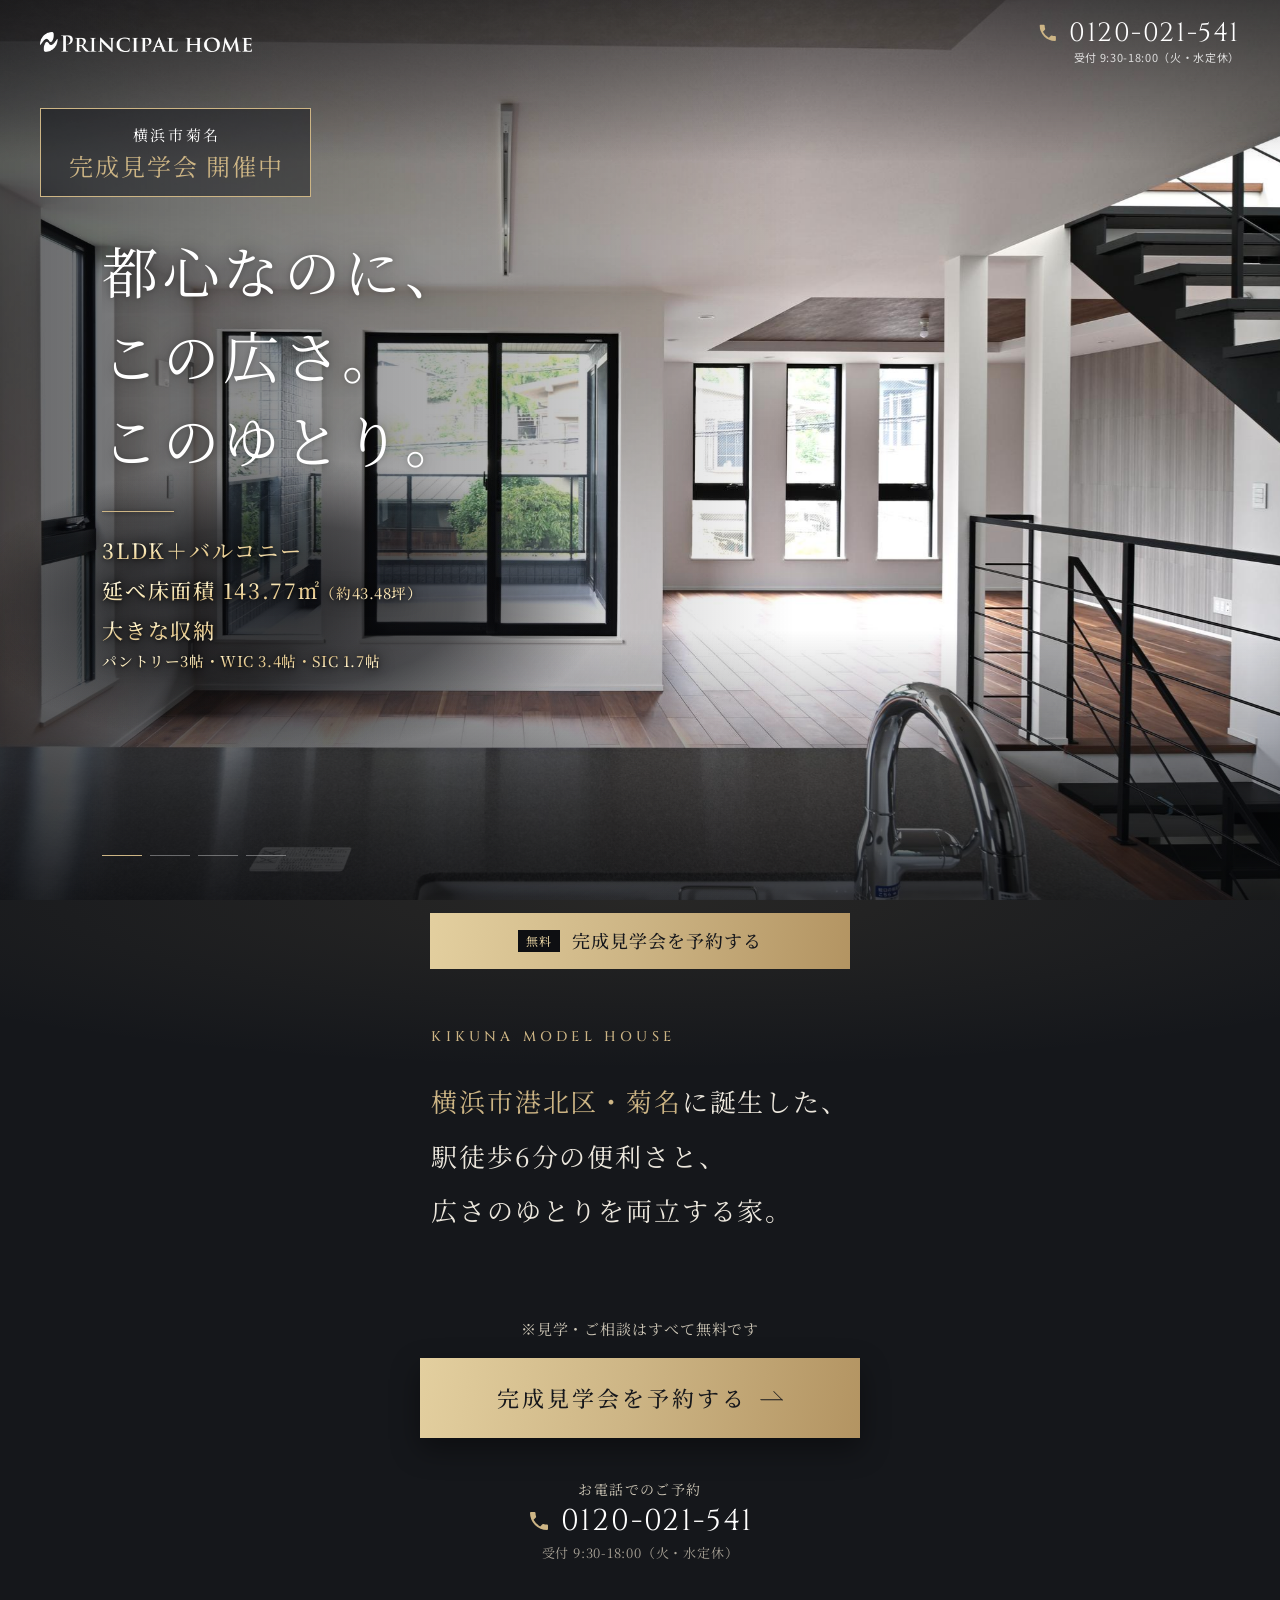
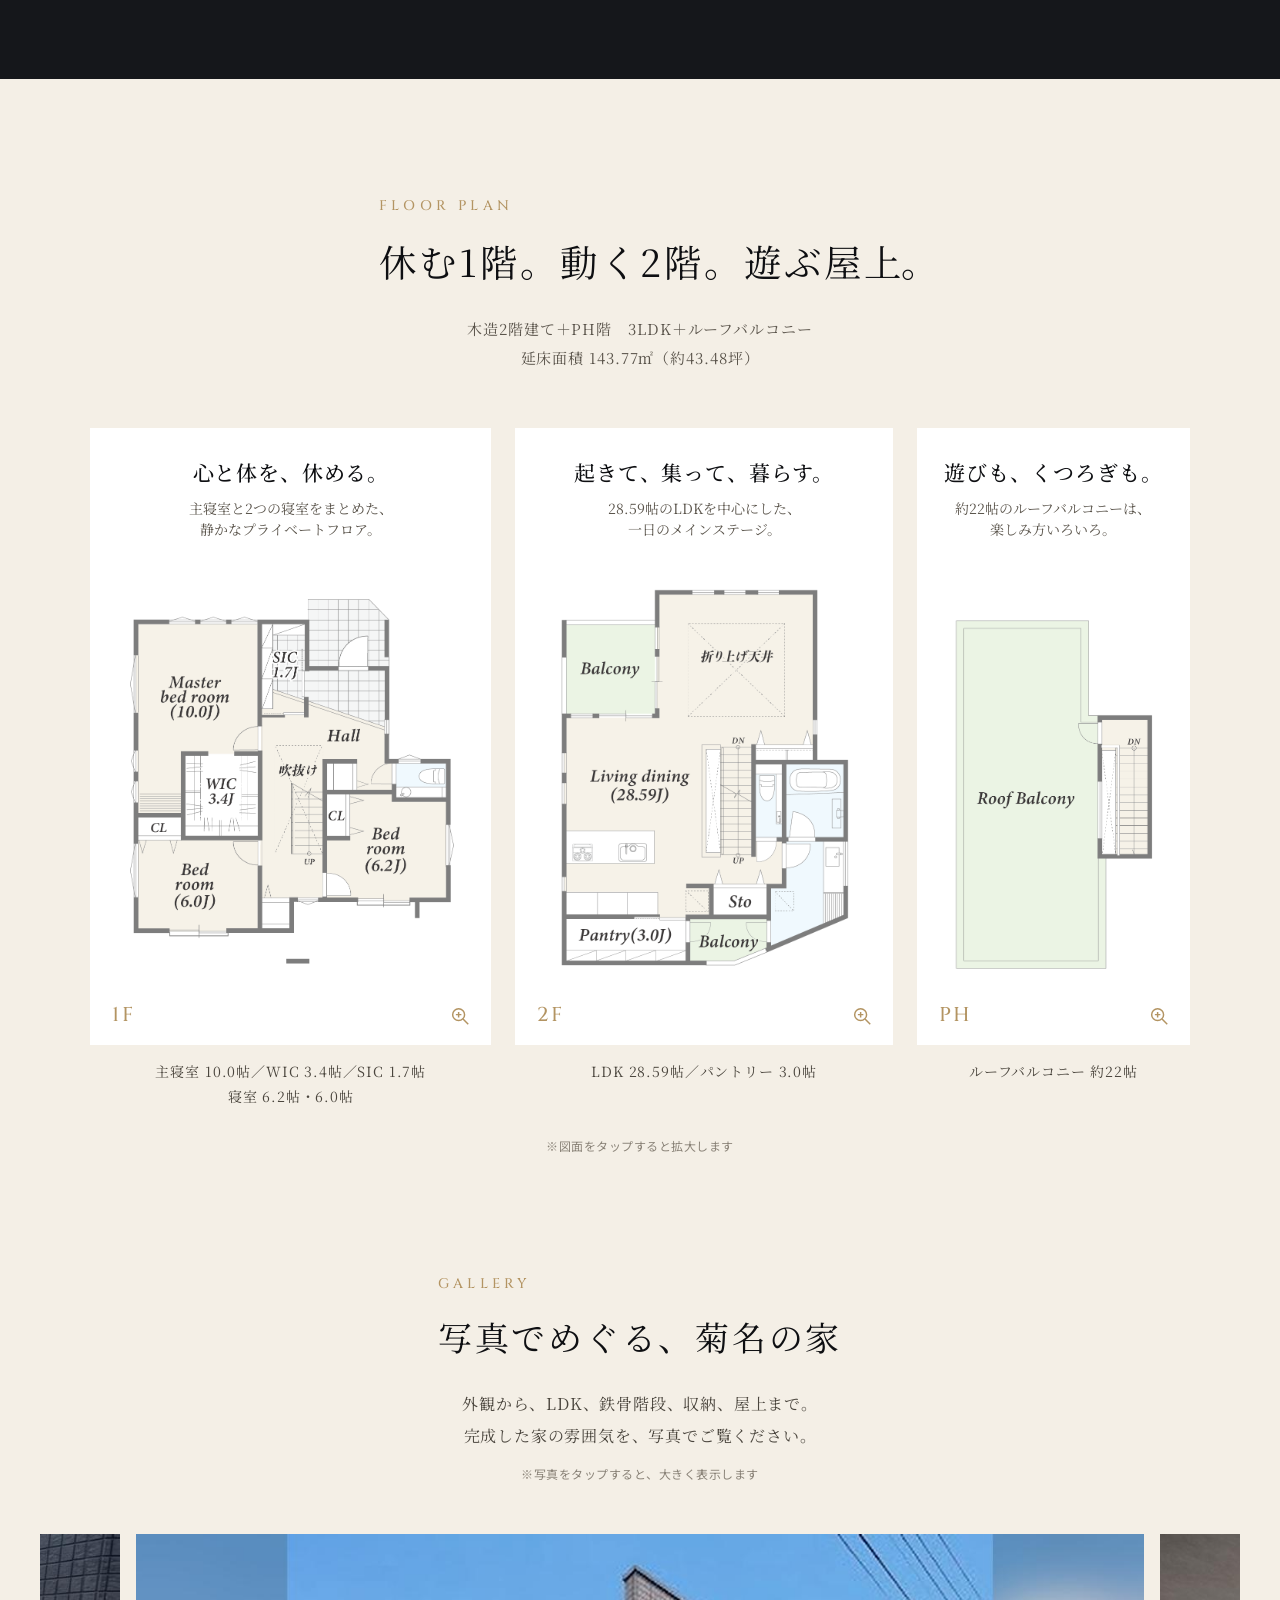
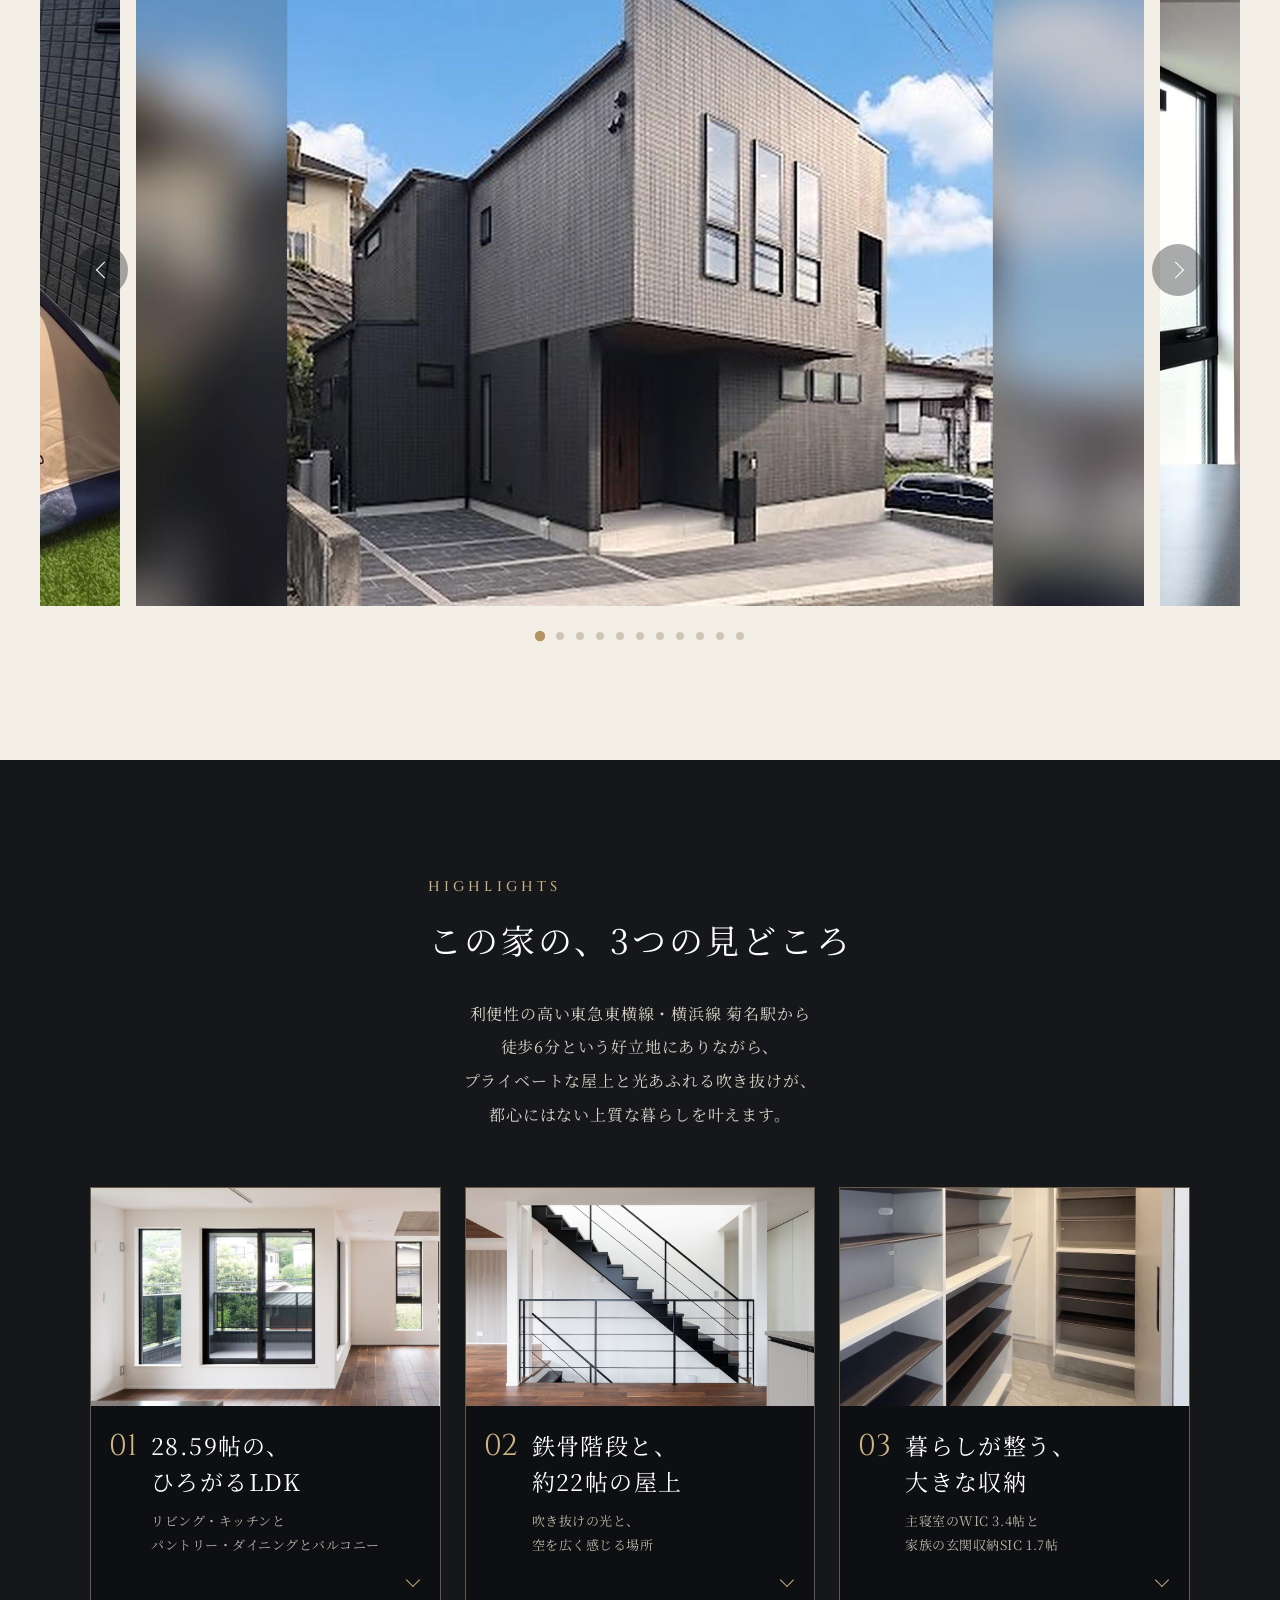
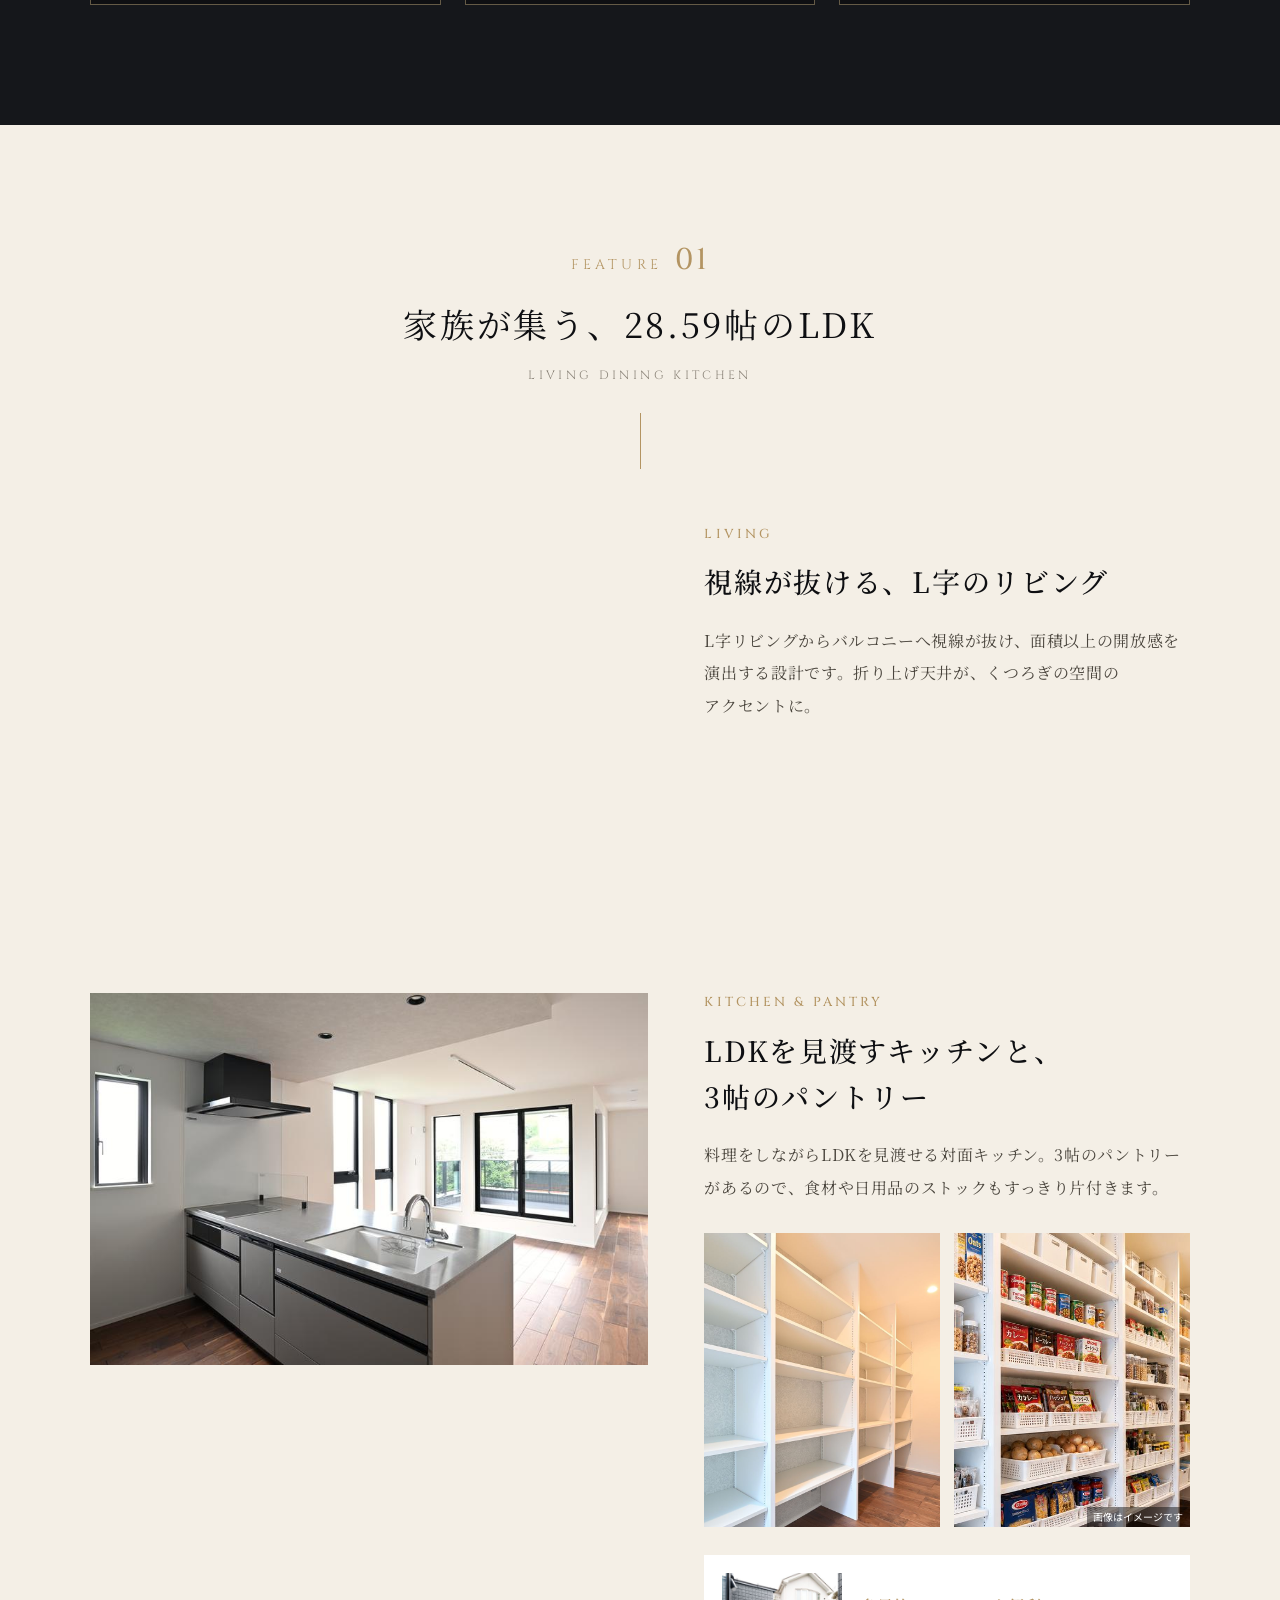
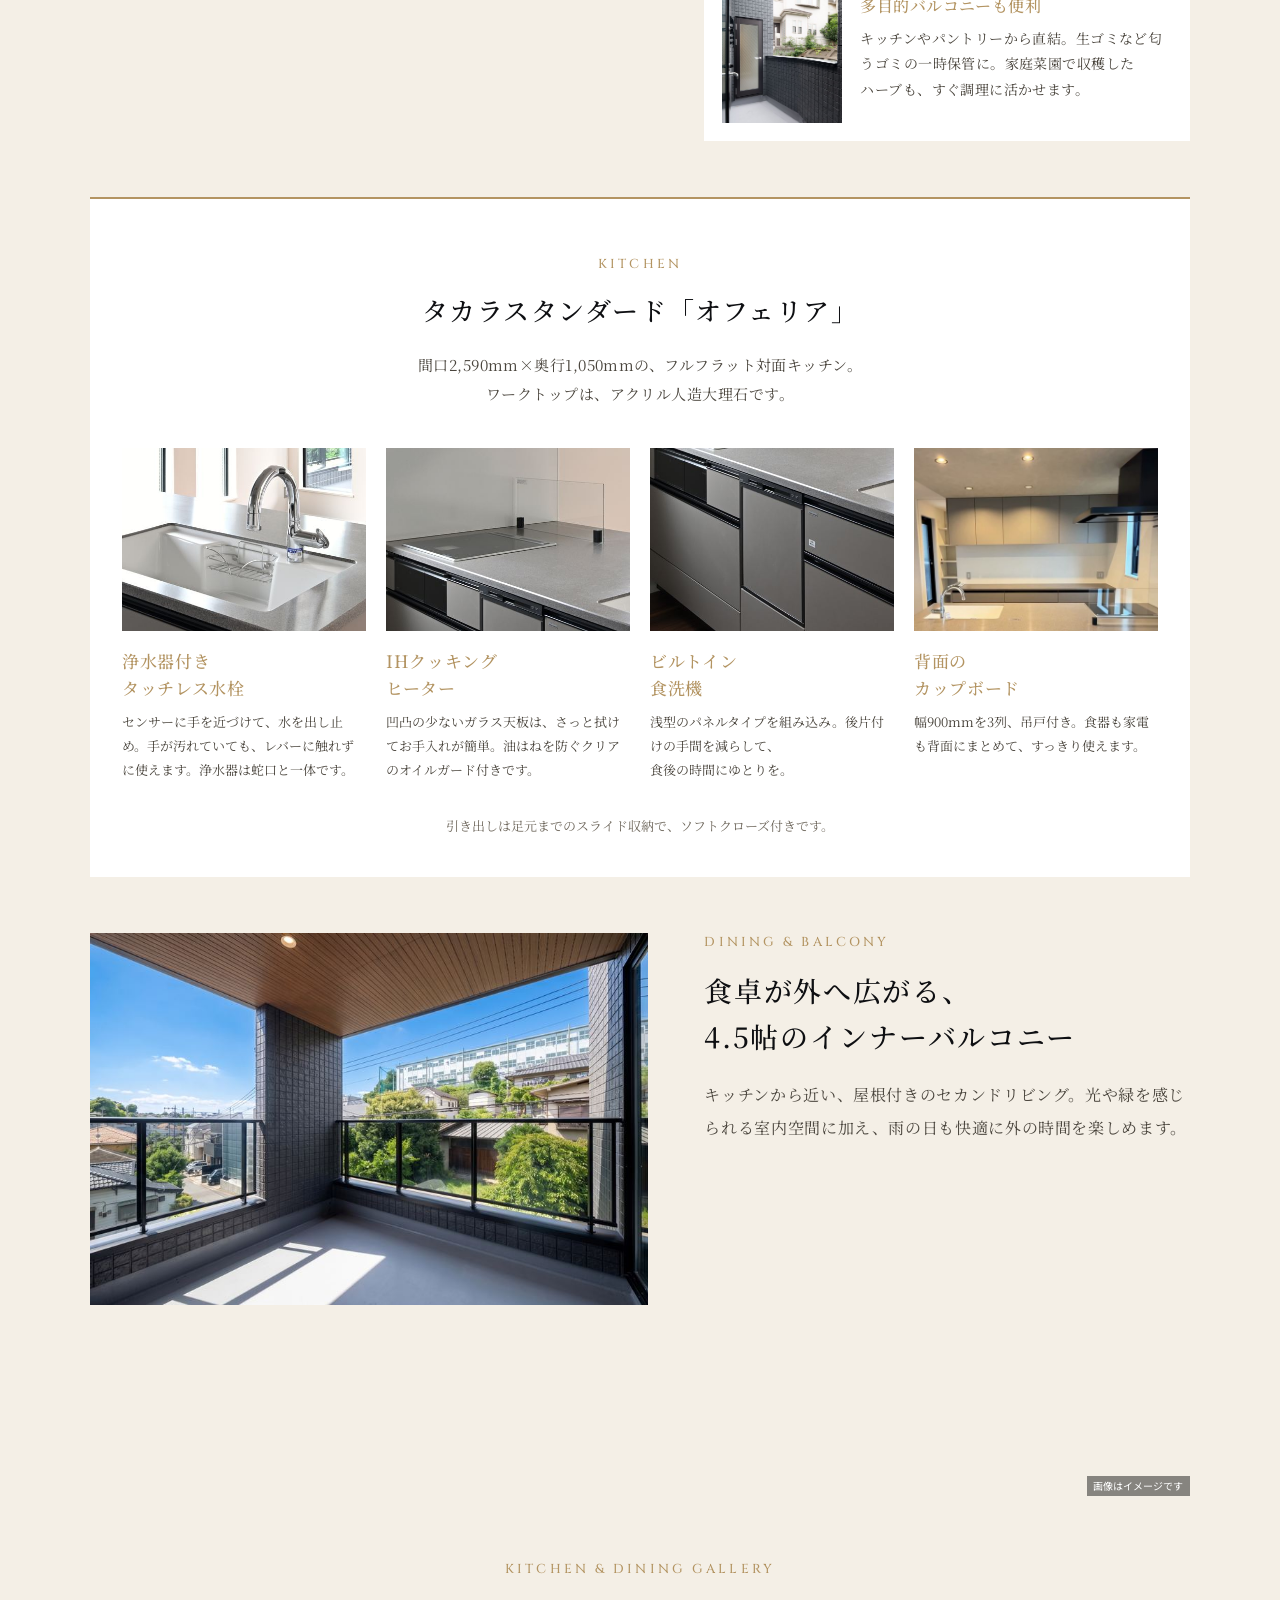
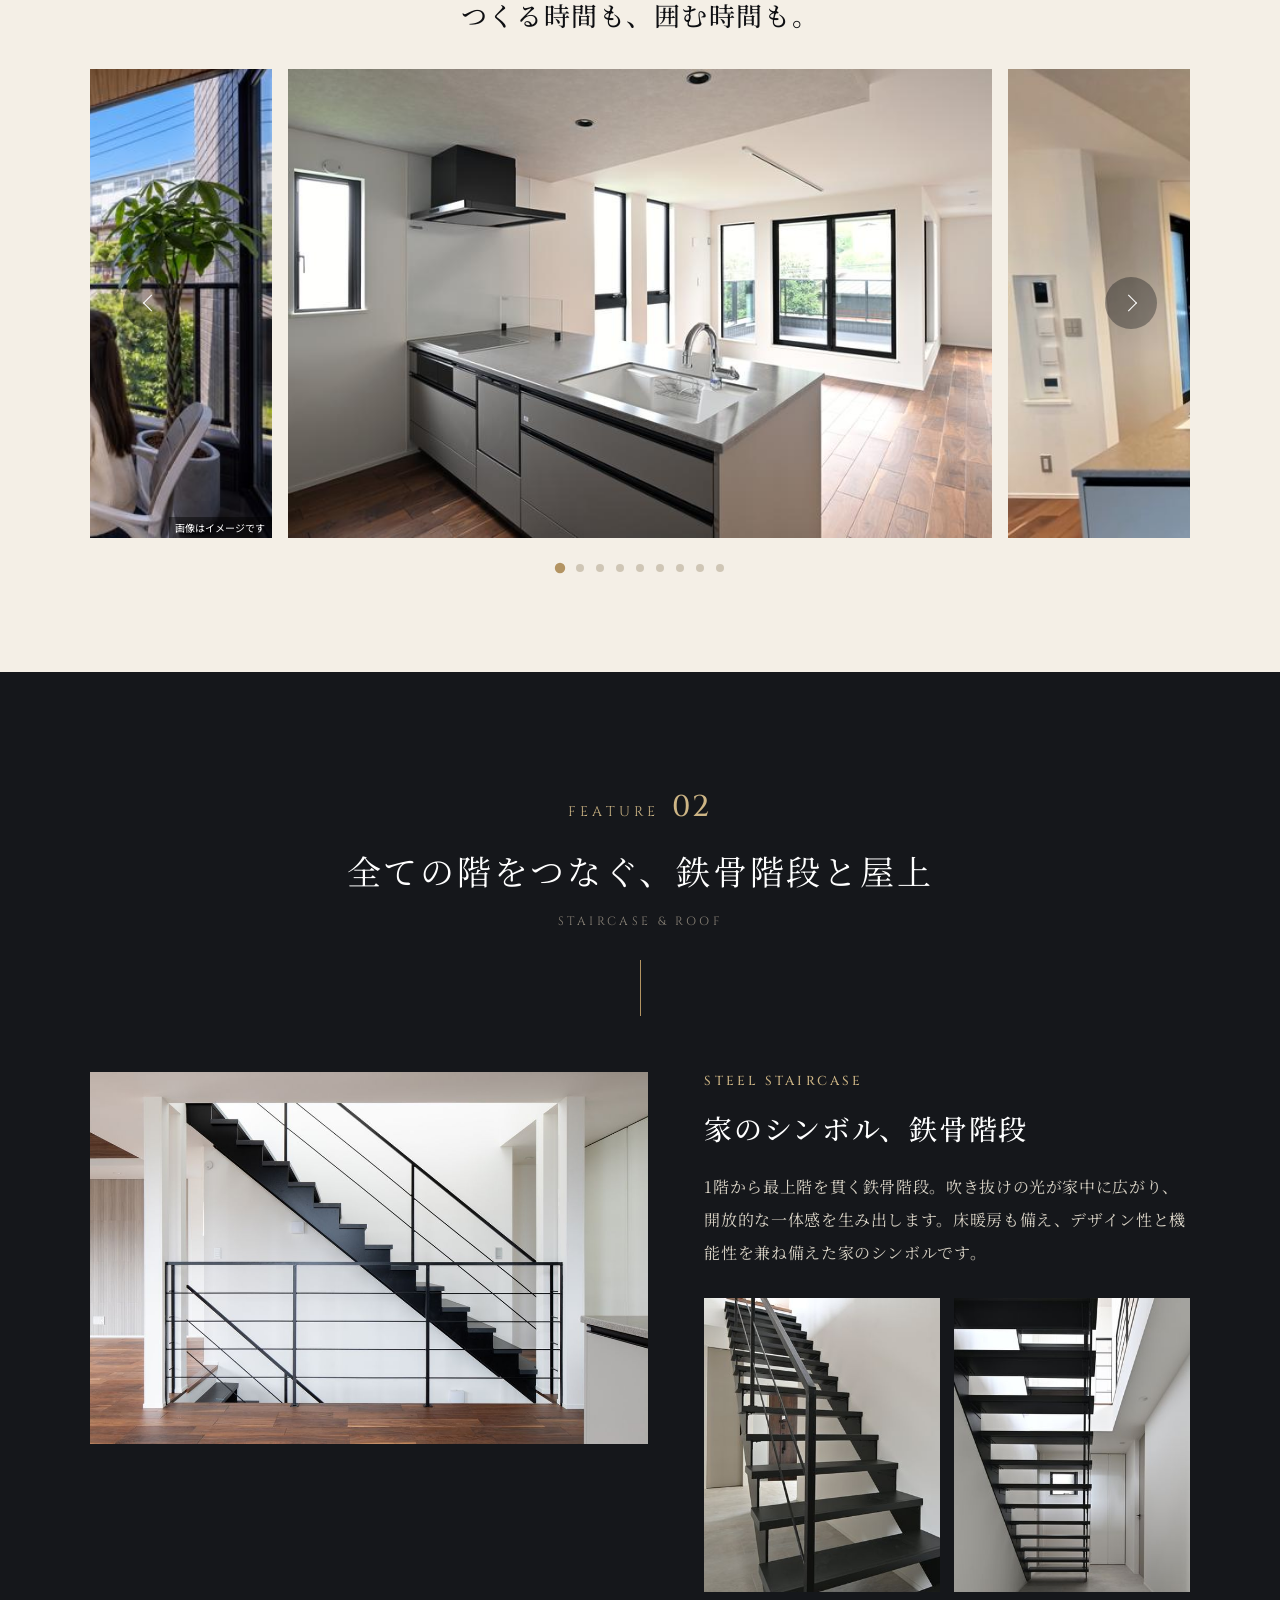
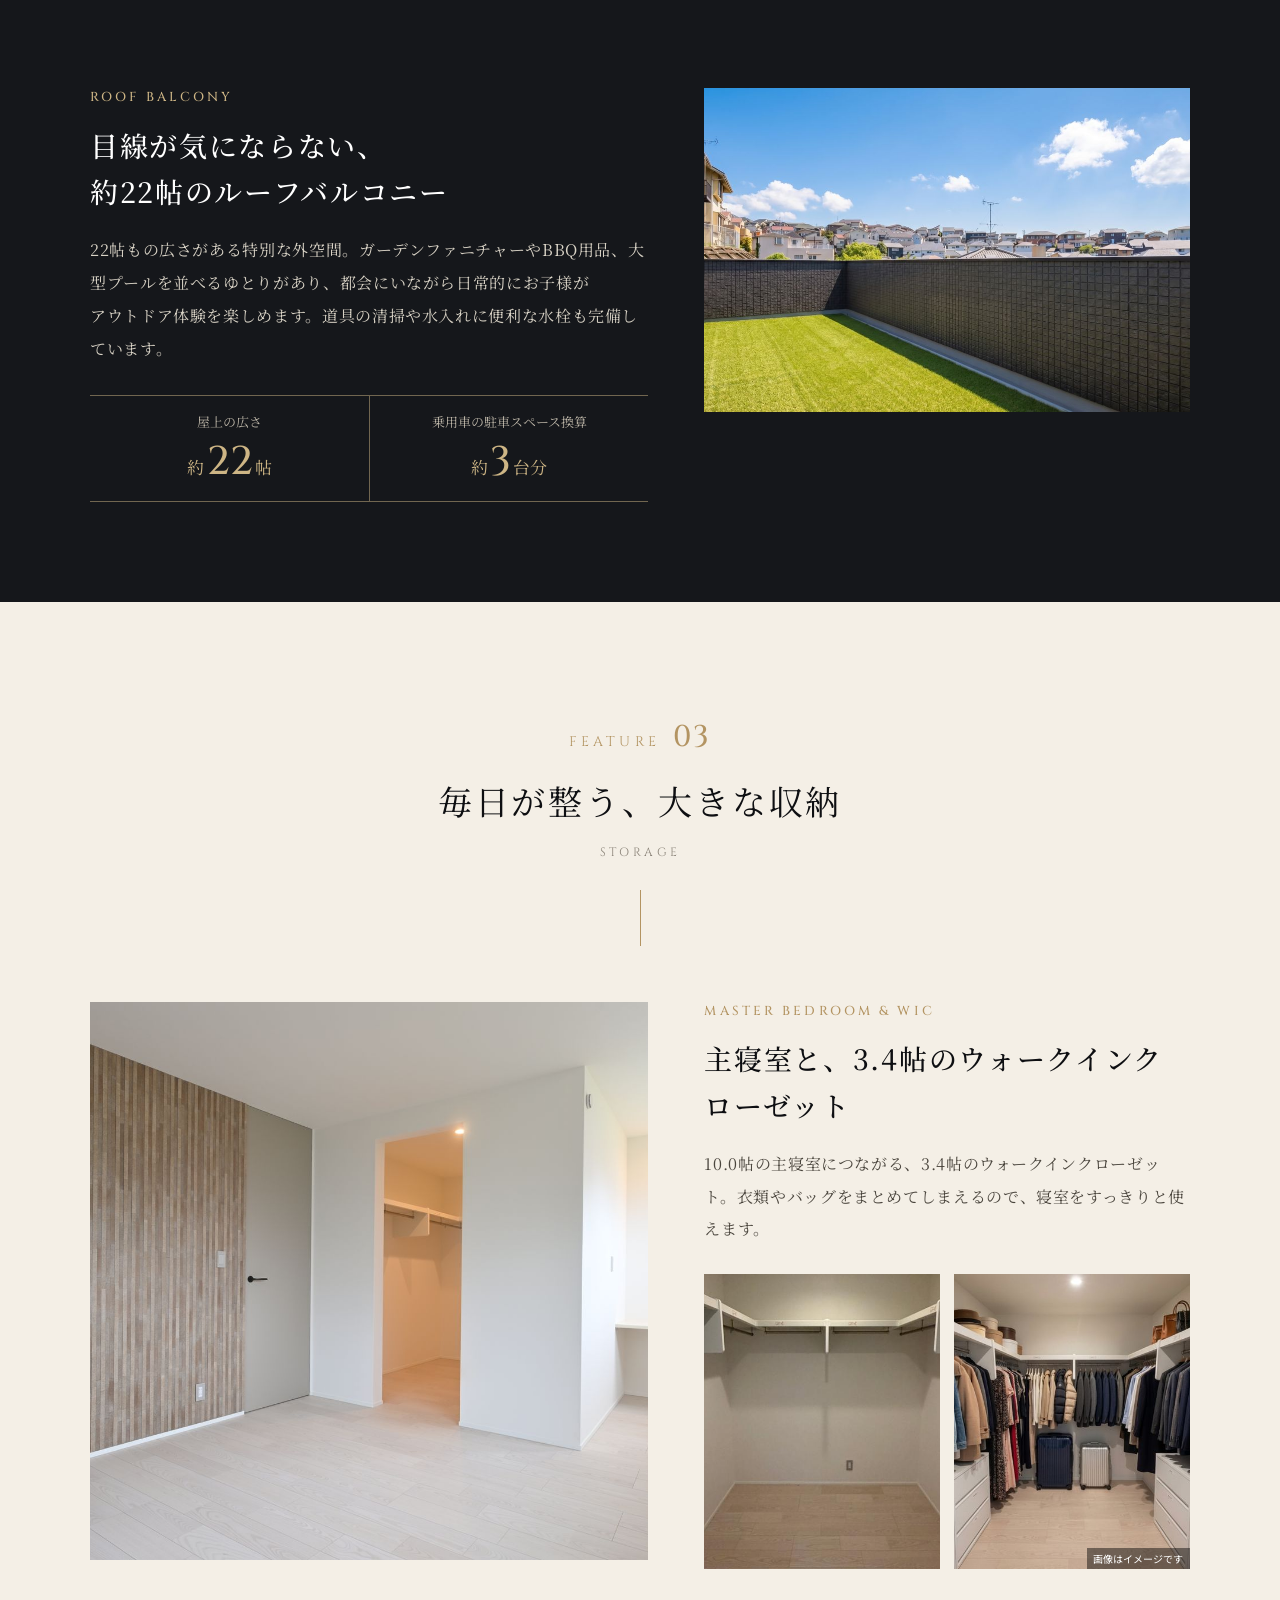
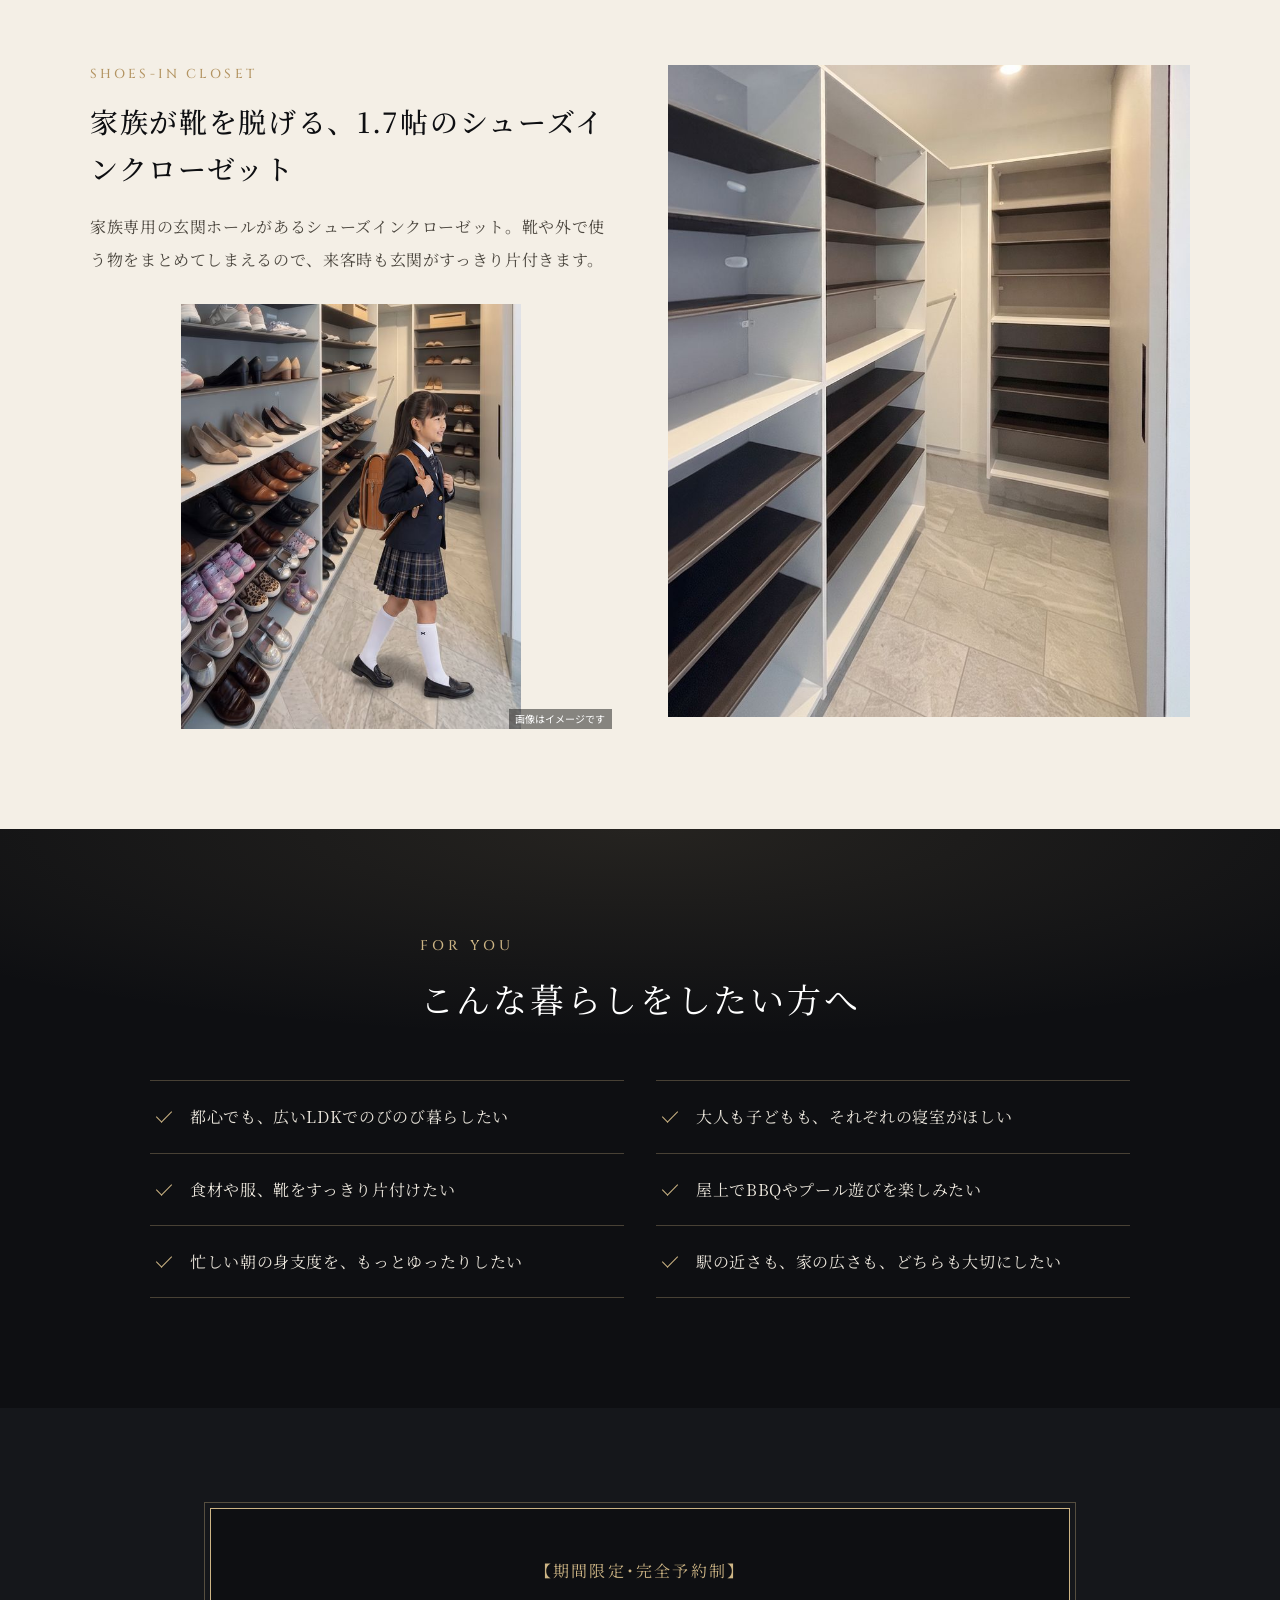
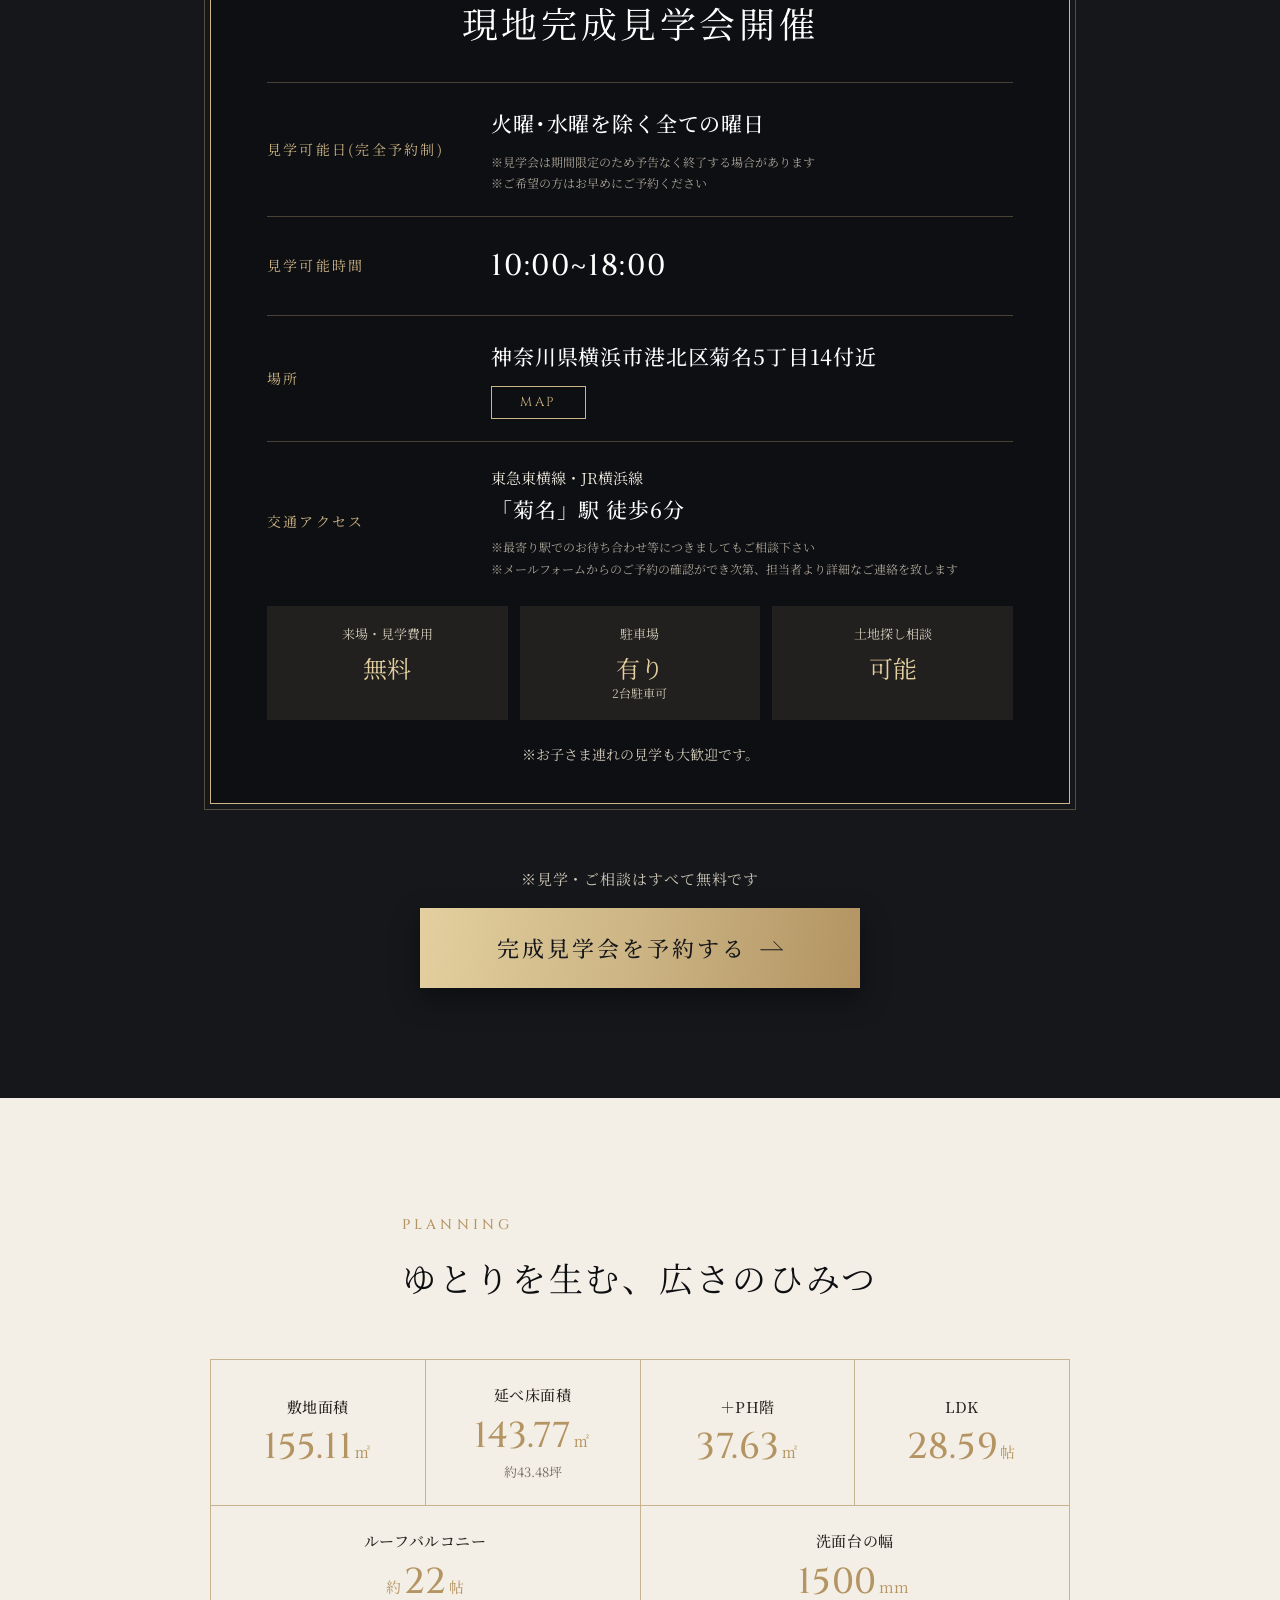
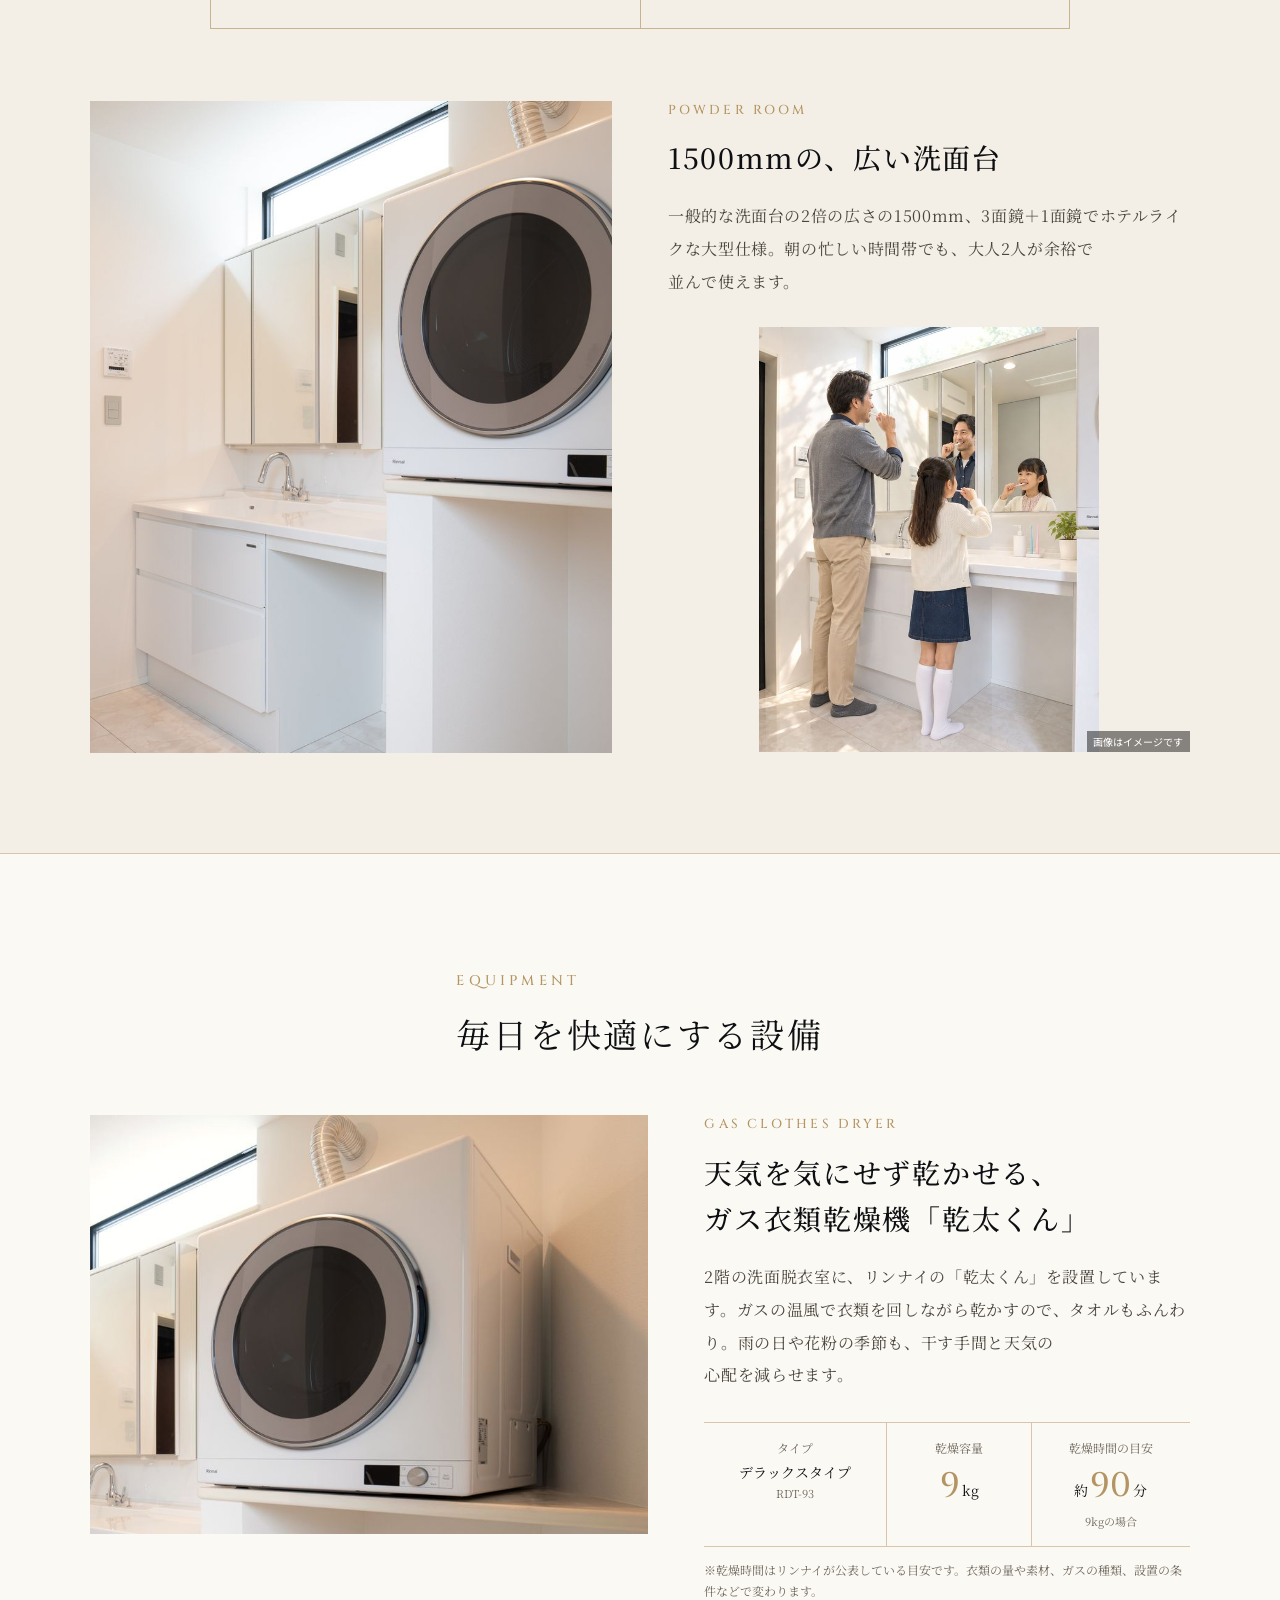
==== commit 47fb18b5: "FV：完成見学会の枠を左上へ／コピーの下に物件のポイント（3LDK＋バルコニー・延べ床面積・大きな収納）を金色の小さな文字で追加 Co-Authored-By: Claude Sonnet 5.5 <" ====
--- a/kikuna-2/index.html
+++ b/kikuna-2/index.html
@@ -19,8 +19,8 @@
       href="img/fv/fv_living_1400.jpg"
       imagesrcset="img/fv/fv_living_1400.jpg 1400w, img/fv/fv_living_2400.jpg 2400w" imagesizes="170vw">
 
-<link rel="stylesheet" href="css/style.css?v=20261126l">
-<link rel="stylesheet" href="css/lower.css?v=20261126l">
+<link rel="stylesheet" href="css/style.css?v=20261126m">
+<link rel="stylesheet" href="css/lower.css?v=20261126m">
 <link rel="stylesheet" href="css/form.css">
 <script>window.LP_PREVIEW = true;</script>
 </head>
@@ -70,6 +70,8 @@
     </div>
     <div class="fv__shade" aria-hidden="true"></div>
 
+    <p class="fv__badge"><span class="fv__badge-place">横浜市菊名</span><span class="fv__badge-main">完成見学会 開催中</span></p>
+
     <div class="fv__copy">
       <div class="fv__copy-in">
         <h1 class="fv__title">
@@ -77,6 +79,11 @@
           <span class="fv__line" style="--d:1.2s">この広さ。</span>
           <span class="fv__line" style="--d:1.9s">このゆとり。</span>
         </h1>
+        <ul class="fv__points">
+          <li><span>3LDK＋バルコニー</span></li>
+          <li><span>延べ床面積 143.77㎡<small>（約43.48坪）</small></span></li>
+          <li><span>大きな収納</span><span class="fv__points-sub">パントリー3帖・WIC 3.4帖・SIC 1.7帖</span></li>
+        </ul>
       </div>
     </div>
 
@@ -84,7 +91,6 @@
       <div class="fv__bars" aria-hidden="true">
         <span class="fv__bar"></span><span class="fv__bar"></span><span class="fv__bar"></span><span class="fv__bar"></span>
       </div>
-      <p class="fv__badge"><span class="fv__badge-place">横浜市菊名</span><span class="fv__badge-main">完成見学会 開催中</span></p>
     </div>
   </section>
 
@@ -768,7 +774,7 @@
   <img class="zoom__img" src="" alt="" width="917" height="1092">
 </dialog>
 
-<script src="js/main.js?v=20261126l" defer></script>
+<script src="js/main.js?v=20261126m" defer></script>
 <script src="js/form.js" defer></script>
 </body>
 </html>
--- a/kikuna-2/css/style.css
+++ b/kikuna-2/css/style.css
@@ -122,11 +122,14 @@
 
 /* --- コピー：左そろえのまとまりを、画面のまん中（上下・左右とも）に --- */
 .fv__copy{
-  position:absolute; left:0; right:0; top:50%;
-  display:flex; justify-content:center;
+  position:absolute; inset:0;
+  display:grid; justify-items:center;
+  /* 上下の余白が同じ＝まん中。画面の背が低いときは、左上の枠の下より上には行かない */
+  grid-template-rows:minmax(calc(15rem + env(safe-area-inset-top)), 1fr) auto minmax(5rem, 1fr);
+  grid-template-columns:100%;
   padding:0 2rem;
-  transform:translateY(-50%);
-}
+}
+.fv__copy-in{ grid-row:2; }
 .fv__title{
   font-size:4.1rem; font-weight:400; line-height:1.5; letter-spacing:.08em;
   text-shadow:0 0 2rem rgba(0,0,0,.55), 0 0 .6rem rgba(0,0,0,.25);
@@ -147,7 +150,36 @@
 }
 @keyframes fvFade{ from{ opacity:0; transform:translateY(.6rem); } to{ opacity:1; transform:none; } }
 
-/* --- 下：いまの写真の説明（左）と「完成見学会 開催中」の枠（右） --- */
+/* --- コピーの下の物件のポイント（小さな金色の文字。左端はコピーにそろえる） --- */
+.fv__points{
+  margin:2rem 0 0; padding:1.6rem 0 0;
+  list-style:none;
+  position:relative;
+  filter:drop-shadow(0 0 .7rem rgba(0,0,0,.9)) drop-shadow(0 .1rem .2rem rgba(0,0,0,.7));   /* 明るい写真の上でも読めるように */
+  animation:fvFade 1.2s var(--ease-out) 2.8s both;
+}
+.fv__points::before{ content:""; position:absolute; left:0; top:0; width:4.8rem; height:1px; background:var(--c-gold); }
+.fv__points li{ font-size:1.65rem; font-weight:500; line-height:1.5; letter-spacing:.08em; }
+.fv__points li + li{ margin-top:.5rem; }
+.fv__points span{                       /* 金属の金のような濃淡 */
+  display:table;
+  color:var(--c-gold-l);
+  background:linear-gradient(175deg, #fffbe8 8%, #fbeab9 38%, #e0c286 58%, #fff1c9 82%, #e8cd92 100%);
+  -webkit-background-clip:text; background-clip:text;
+  -webkit-text-fill-color:transparent;
+}
+.fv__points small{ font-size:1.2rem; letter-spacing:.04em; }
+.fv__points .fv__points-sub{ margin-top:.3rem; font-size:1.25rem; font-weight:500; letter-spacing:.04em; }
+/* 金色の文字のうしろだけ、ふんわり暗くする */
+.fv__copy-in{ position:relative; isolation:isolate; }
+.fv__copy-in::before{
+  content:""; position:absolute; z-index:-1; pointer-events:none;
+  left:-9rem; right:-9rem; top:52%; bottom:-6rem;
+  background:radial-gradient(closest-side, rgba(8,9,12,.72), rgba(8,9,12,.55) 55%, rgba(8,9,12,0));
+  animation:fvFade 1.2s var(--ease-out) 2.6s both;
+}
+
+/* --- 下：いまの写真の位置を示す線 --- */
 .fv__foot{
   position:absolute; left:2rem; right:2rem; bottom:2.6rem;
   display:flex; align-items:flex-end; justify-content:space-between; gap:1.2rem;
@@ -169,9 +201,10 @@
 .fv__bar.is-on::after{ animation:fvBar 8s linear forwards; }
 @keyframes fvBar{ from{ transform:scaleX(0); } to{ transform:scaleX(1); } }
 
-/* 「横浜市菊名／完成見学会 開催中」の金の枠（動画広告と同じ。枠の中の上下の空きは同じ） */
+/* 「横浜市菊名／完成見学会 開催中」の金の枠（左上。ロゴの左端にそろえる。枠の中の上下の空きは同じ） */
 .fv__badge{
-  flex:none;
+  position:absolute; left:2rem; top:calc(6.8rem + env(safe-area-inset-top));
+  animation:fvFade 1.2s var(--ease-out) 2.4s both;
   display:flex; flex-direction:column; align-items:center; gap:.85rem;
   padding:1.2rem 1.3rem;
   line-height:1;
@@ -527,6 +560,9 @@
   .cta__btn::before{ animation:none; }
   .fv__bar.is-on::after{ animation:none; transform:scaleX(1); }
   .fv__line,
+  .fv__badge,
+  .fv__points,
+  .fv__copy-in::before,
   .fv__foot{ animation-duration:.01s; animation-delay:0s; }
 }
 
@@ -544,18 +580,25 @@
   .hd__tel-num{ font-size:26.4px; grid-row:1; }
   .hd__tel-time{ display:block; grid-column:1 / -1; font-family:var(--f-sans); font-size:11px; letter-spacing:.06em; line-height:1; text-align:right; color:rgba(255,255,255,.8); }
 
-  .fv{ min-height:640px; }
+  .fv{ min-height:700px; }
   .fv__shade{
     background:
       linear-gradient(90deg, rgba(8,9,12,.62) 0%, rgba(8,9,12,.30) 38%, rgba(8,9,12,0) 62%),
       linear-gradient(180deg, rgba(8,9,12,.55) 0%, rgba(8,9,12,0) 18%, rgba(8,9,12,0) 70%, rgba(8,9,12,.7) 100%);
   }
   .fv__copy{
-    left:0; right:auto;
-    justify-content:flex-start;
+    justify-items:start;
+    grid-template-rows:minmax(220px, 1fr) auto minmax(80px, 1fr);
     padding:0 0 0 8vw;
   }
-  .fv__title{ font-size:clamp(46px, 4.4vw, 78px); }
+  .fv__title{ font-size:clamp(42px, min(4.4vw, 7.2vh), 78px); }
+  .fv__points{ margin-top:30px; padding-top:24px; }
+  .fv__copy-in::before{ left:-140px; right:-140px; bottom:-80px; }
+  .fv__points::before{ width:72px; }
+  .fv__points li{ font-size:clamp(19px, 1.65vw, 26px); }
+  .fv__points li + li{ margin-top:8px; }
+  .fv__points small,
+  .fv__points .fv__points-sub{ font-size:clamp(14px, 1.15vw, 17px); }
   .fv__line{ animation-name:fvLinePc; }
   @keyframes fvLinePc{
     from{ opacity:0; transform:translateX(-28px); -webkit-mask-position:100% 0; mask-position:100% 0; }
@@ -566,7 +609,7 @@
   .fv__foot{ left:8vw; right:40px; bottom:44px; }
   .fv__bars{ gap:8px; }
   .fv__bar{ width:40px; }
-  .fv__badge{ gap:12px; padding:18px 26px; }
+  .fv__badge{ left:40px; top:108px; gap:12px; padding:18px 26px; }
   .fv__badge-place{ font-size:15px; }
   .fv__badge-main{ font-size:24px; }
 
